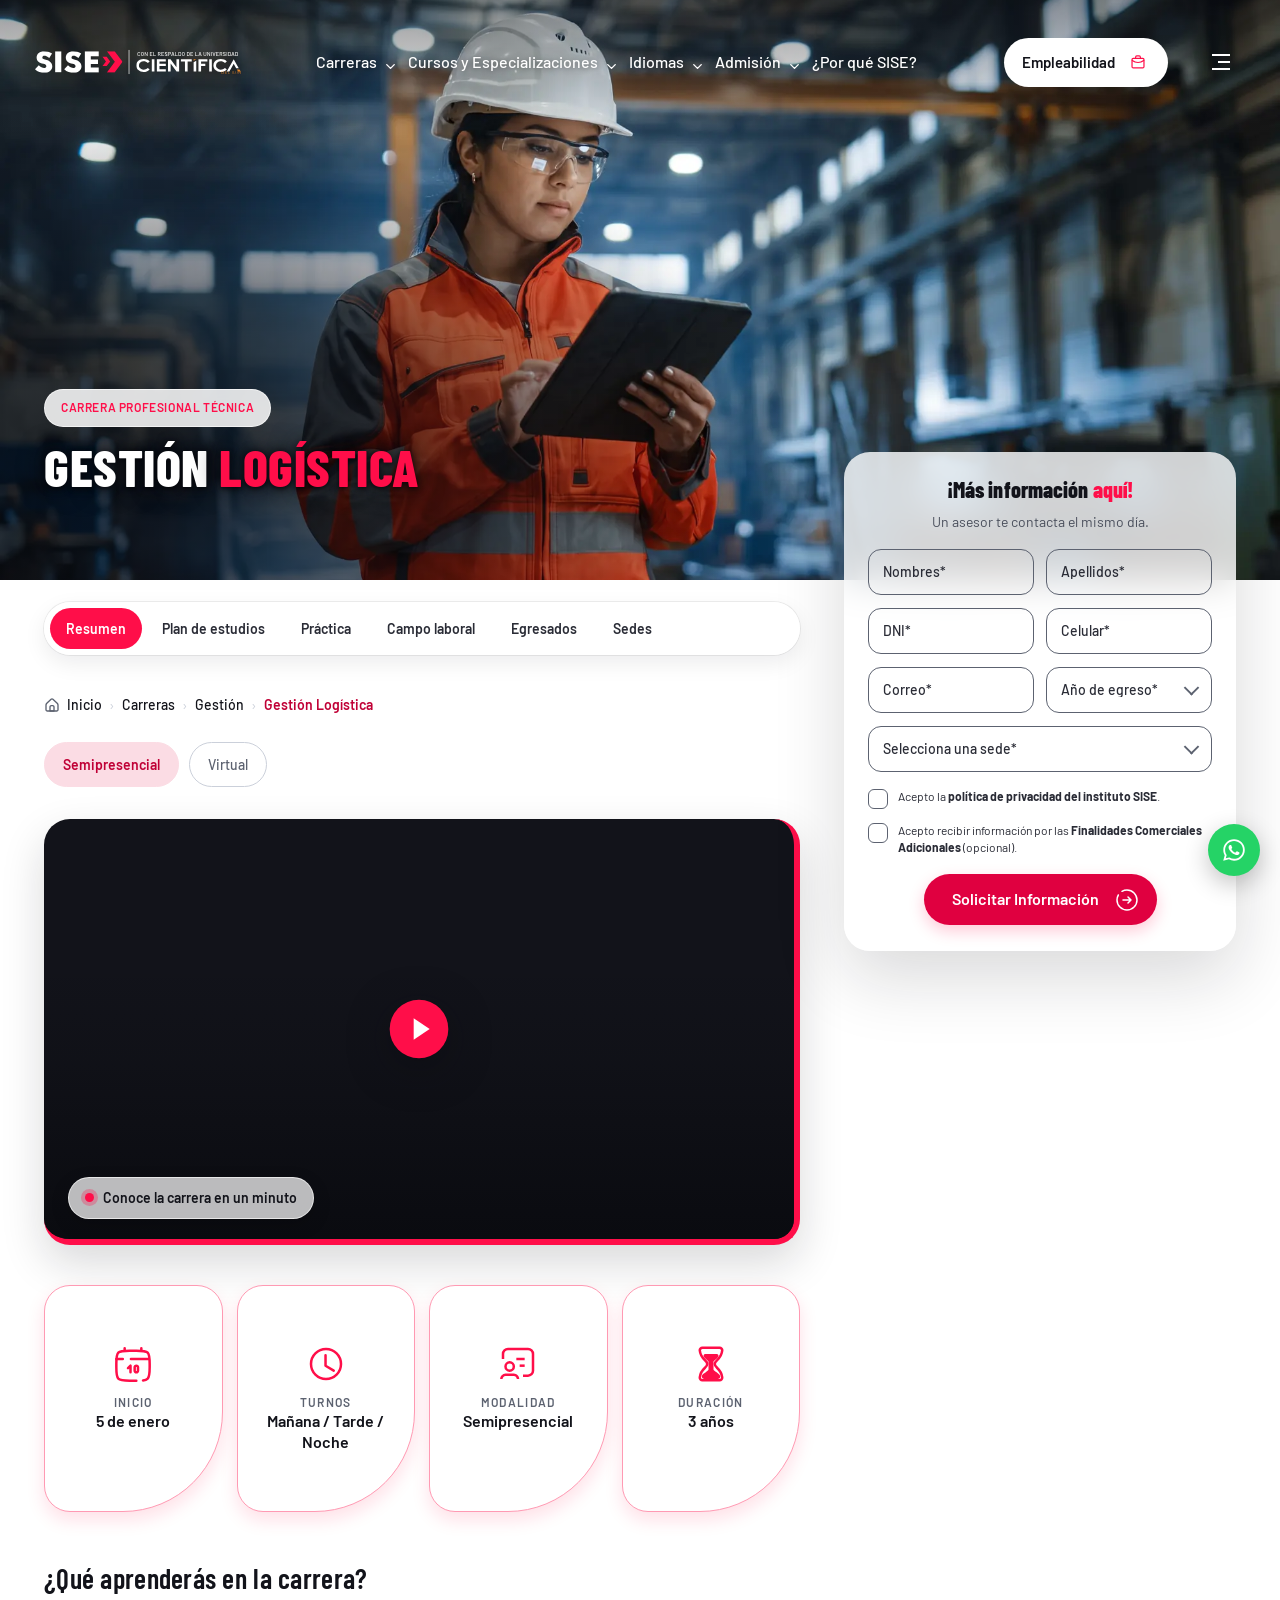
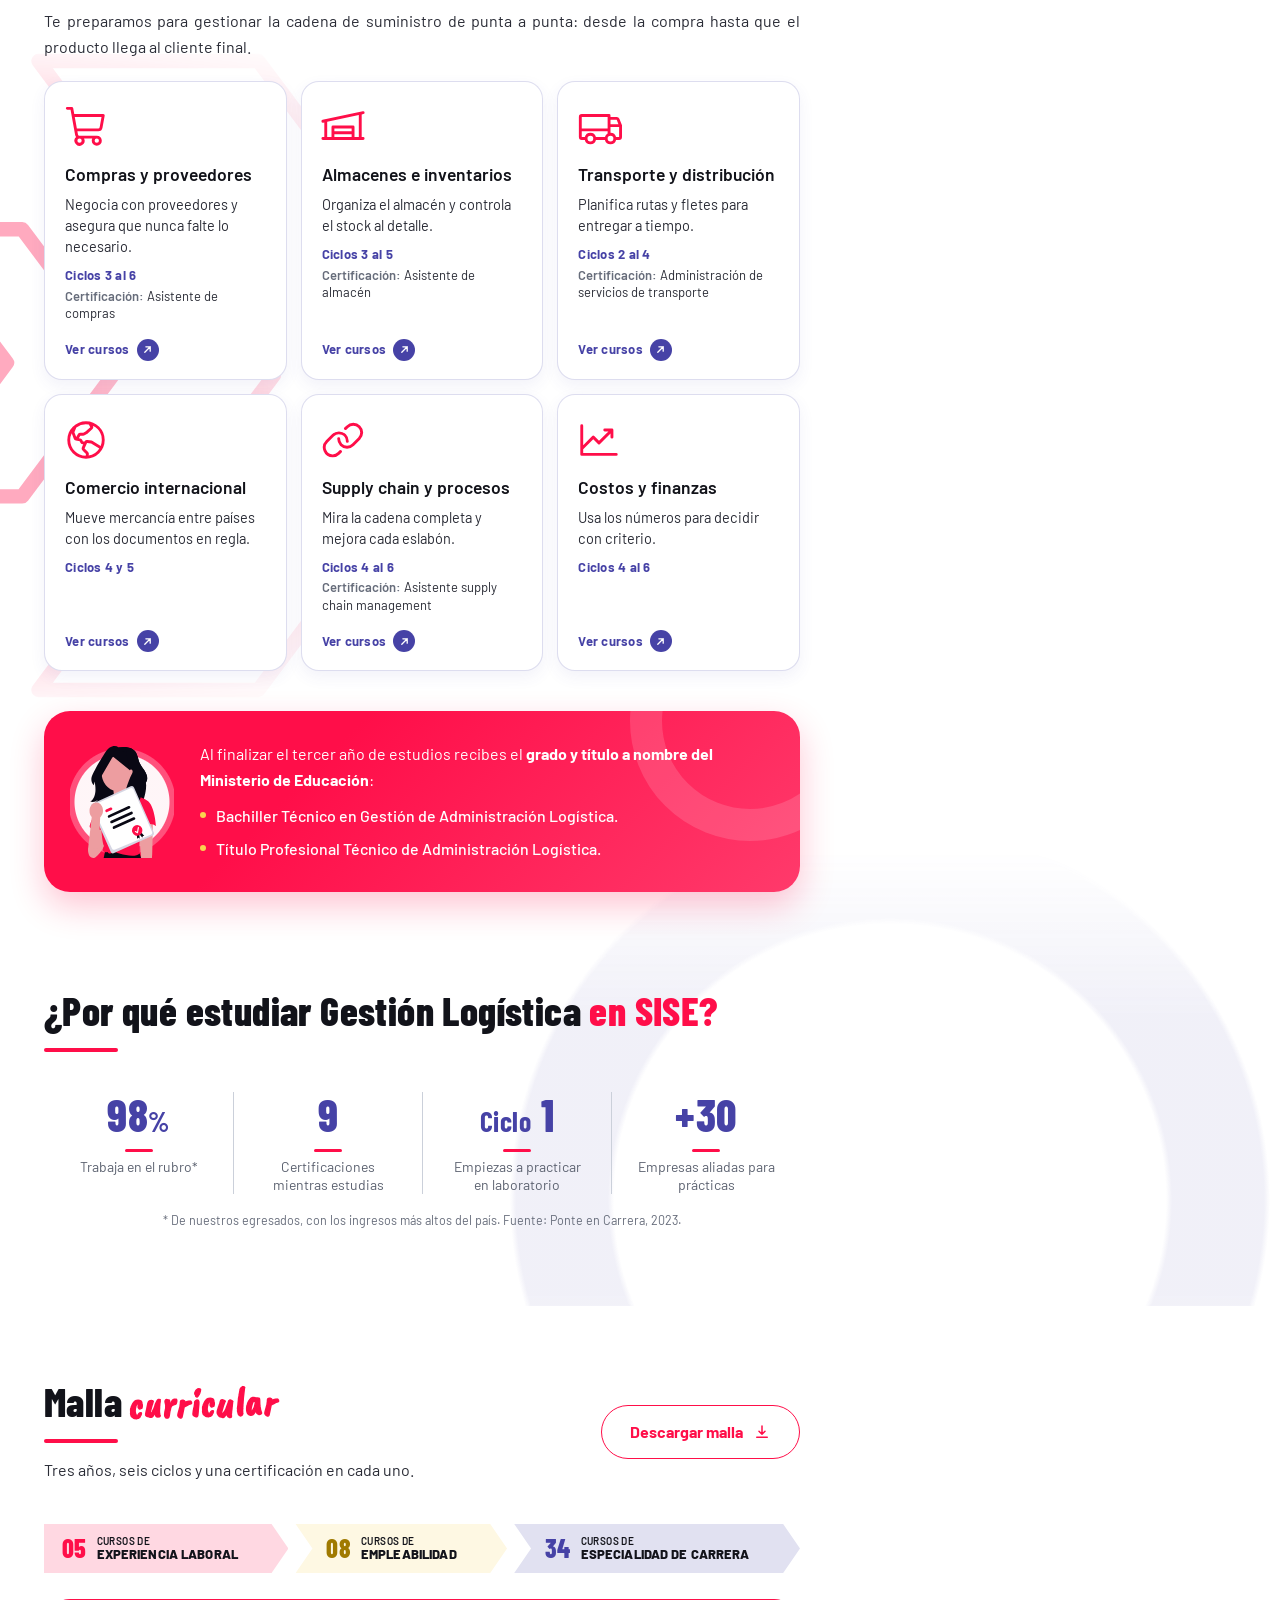
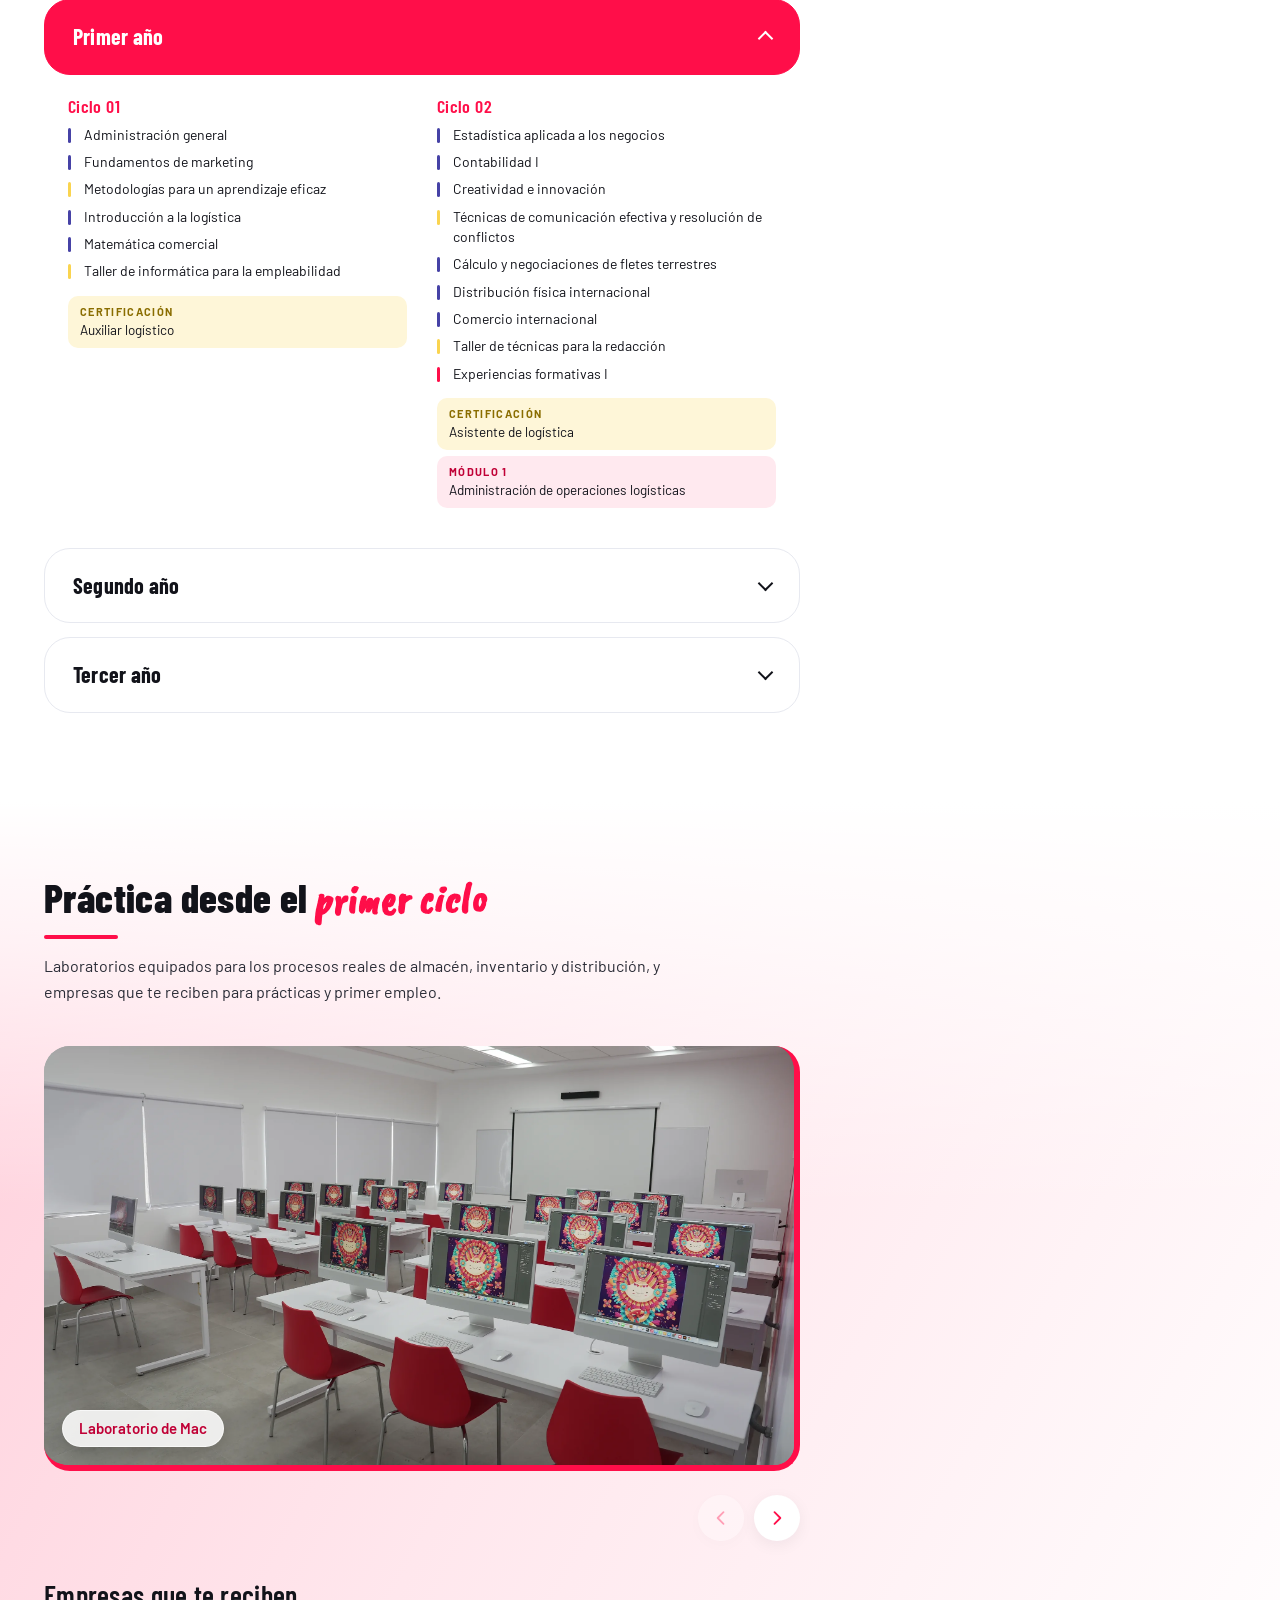
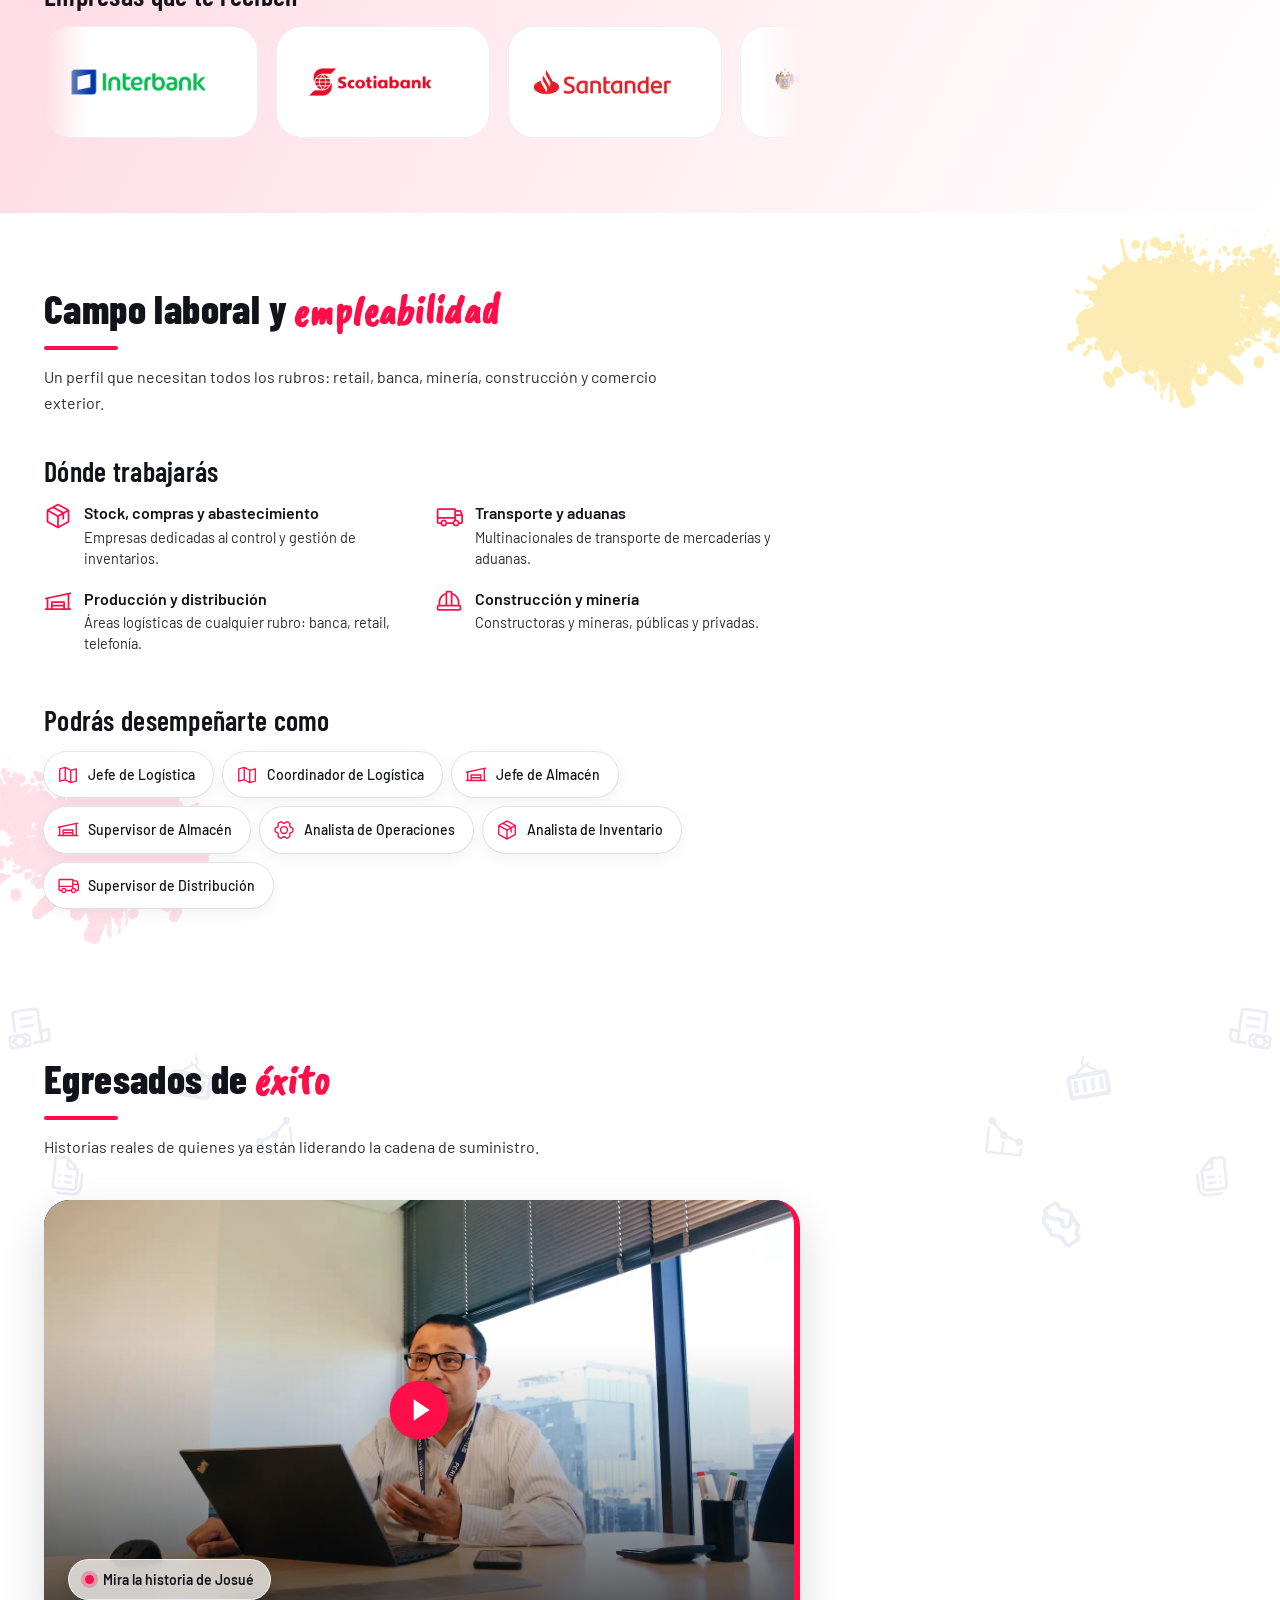
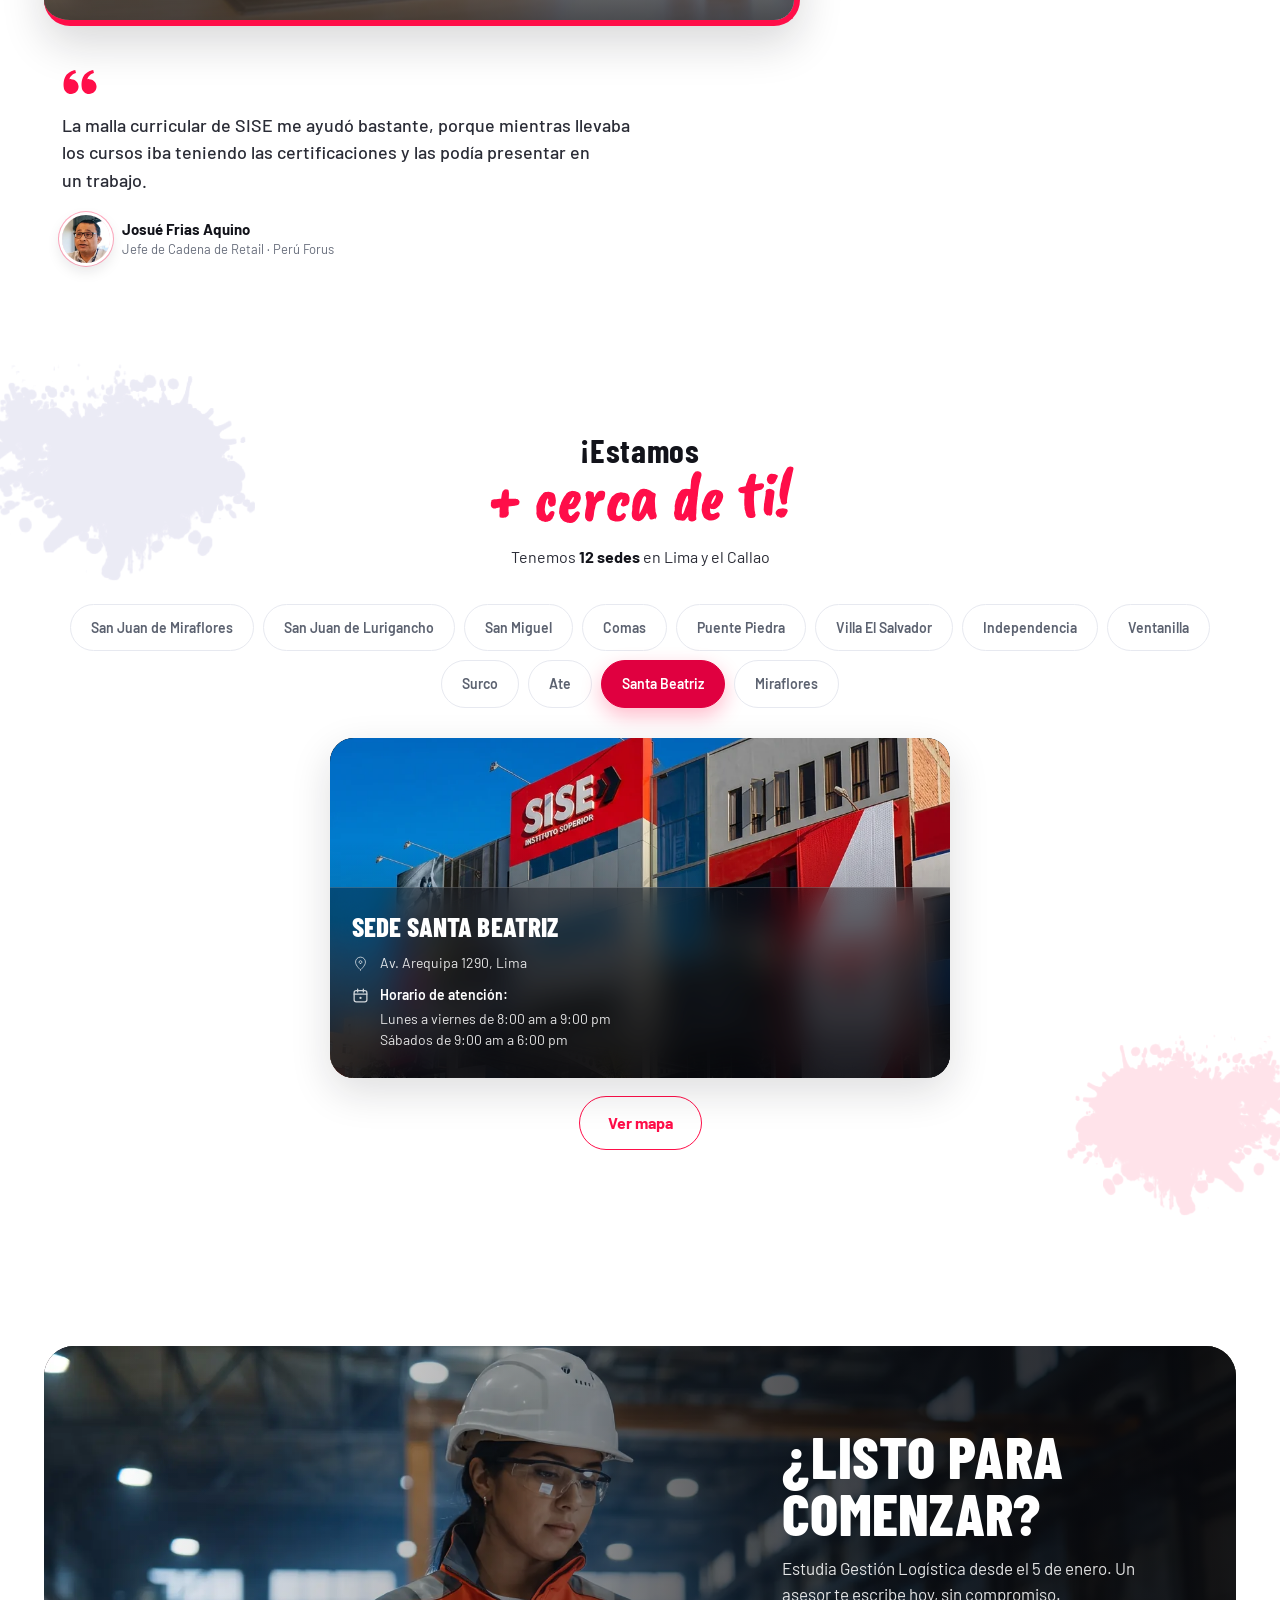
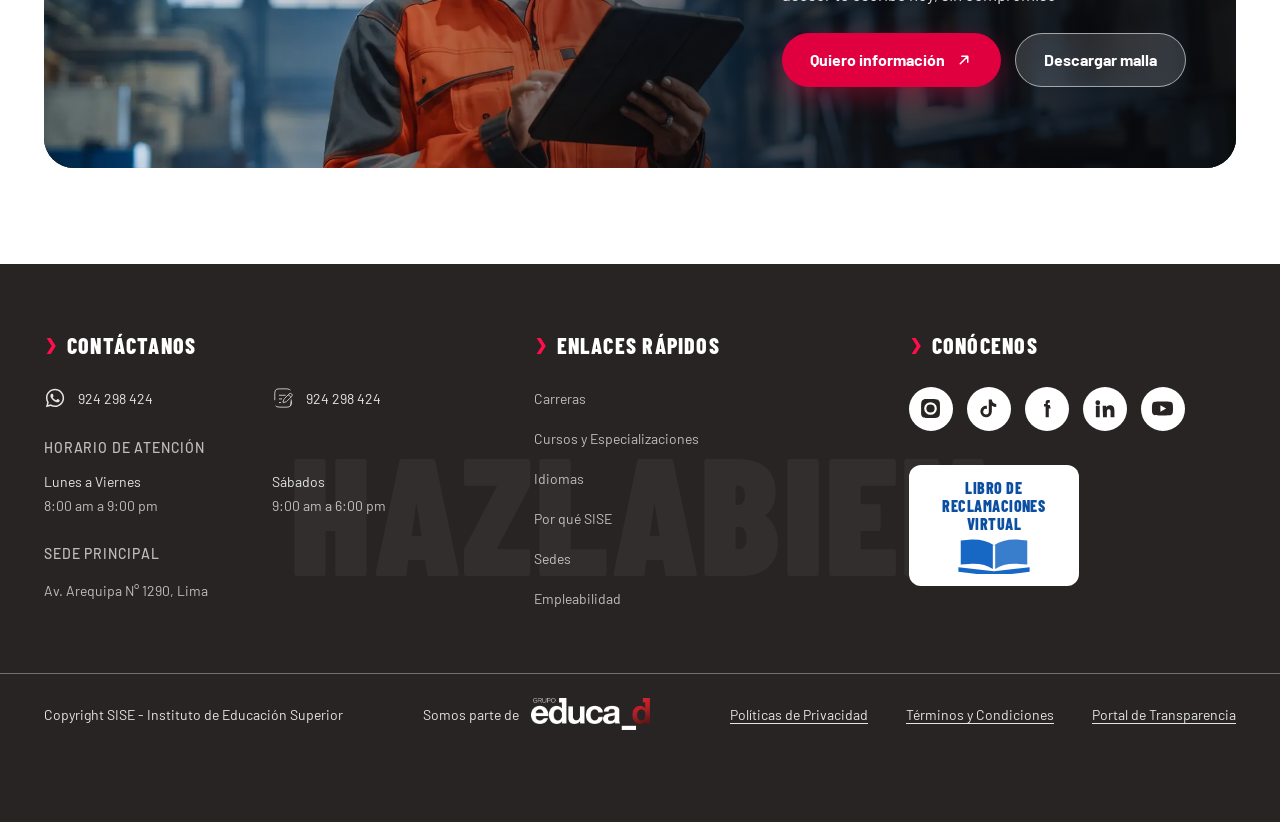
==== carrera-logistica-v2.html @ e72df802 "Logistica: video en el banner con play y pulso; ficha v2 de prueba - El video de presentacion deja d" ====
<!doctype html>
<html lang="es">
<head>
<meta name="robots" content="noindex">
<meta charset="UTF-8">
<meta name="viewport" content="width=device-width, initial-scale=1.0">
<title>SISE · Gestión Logística (v2)</title>
<meta name="description" content="Instituto Superior SISE. Más de 24 carreras profesionales semipresenciales y 100% virtuales. 12 sedes en Lima y Callao. 40 años formando profesionales.">
<meta name="theme-color" content="#FF0E49">

<link rel="icon" type="image/svg+xml" href="assets/img/favicon.svg?v=796">
<link rel="icon" type="image/png" sizes="32x32" href="assets/img/favicon-32.png">
<link rel="apple-touch-icon" href="assets/img/apple-touch-icon.png">


<link rel="preload" as="font" type="font/woff2" crossorigin href="assets/fonts/barlow-400.woff2">
<link rel="preload" as="font" type="font/woff2" crossorigin href="assets/fonts/barlow-condensed-800.woff2">
<link rel="preload" as="image" href="assets/img/carrera-logistica.webp?v=3">
<link rel="stylesheet" href="assets/css/style.css?v=796">
</head>
<body>
<header class="site-header" id="siteHeader">
  <div class="header-shell">
    <div class="nav-pill">
      <a class="brand" href="#inicio" aria-label="SISE — Instituto Superior, avalado por la Universidad Científica del Sur">
        <span class="brand-logo" data-ico="logo-respaldo" aria-hidden="true"></span>
      </a>

      <nav class="main-nav" id="mainNav" aria-label="Navegación principal"></nav>

      <a class="btn-empleo" href="#">
        Empleabilidad
        <span class="lottie" data-lottie="assets/anim/empleabilidad.json" aria-hidden="true"></span>
      </a>

      <button class="burger" id="burger" aria-label="Abrir menú" aria-expanded="false" aria-controls="mobileMenu">
        <span class="burger-abrir" data-ico="menu" aria-hidden="true"></span>
        <svg class="burger-cerrar" viewBox="0 0 24 24" aria-hidden="true"><path d="M5 5l14 14M19 5L5 19" fill="none" stroke="currentColor" stroke-width="2.2" stroke-linecap="round"/></svg>
      </button>
    </div>
  </div>
</header>

<!-- Menú desplegado (lo abre la hamburguesa) -->
<aside class="site-menu" id="mobileMenu" aria-hidden="true" aria-label="Men&uacute; principal">
  <div class="sm-sheet">
    <span class="sm-deco" aria-hidden="true">
      <span class="sm-deco-1" data-ico="chevron-doble"></span>
    </span>

    <div class="sm-top">
      <a class="sm-brand" href="index.html" aria-label="SISE &mdash; Instituto Superior, avalado por la Universidad Cient&iacute;fica del Sur">
        <span class="sm-brand-logo" data-ico="logo-respaldo" aria-hidden="true"></span>
      </a>
      <button class="menu-close" id="menuClose" type="button" aria-label="Cerrar men&uacute;">
        <svg viewBox="0 0 24 24" aria-hidden="true"><path d="M5 5l14 14M19 5L5 19" fill="none" stroke="currentColor" stroke-width="2.4" stroke-linecap="round"/></svg>
      </button>
    </div>


    <div class="sm-body">
      <nav class="sm-cols" id="menuNav" aria-label="Mapa del sitio"></nav>
      <div class="sm-side" id="menuSide"></div>
    </div>

    <div class="sm-foot">
      <div class="sm-contacto" id="menuContacto"></div>
      <ul class="sm-social" id="menuRedes"></ul>
    </div>
  </div>
</aside>


<main id="main" class="carrera-page">

<!-- ============ HERO ============ -->
<section class="car-hero car-hero--hub car-hero--ficha">
  <div class="car-hero-bg" style="background-image:url('assets/img/carrera-logistica.webp?v=3')"></div>
  <div class="car-hero-veil"></div>
  <div class="shell car-hero-inner">
    <span class="car-tag">Carrera profesional t&eacute;cnica</span>
    <h1 class="car-hero-title">Gesti&oacute;n <em>Log&iacute;stica</em></h1>
  </div>
</section>

<div class="car-cuerpo">

<!-- ============ MENU DE SECCIONES (v2) ============ -->
<!-- Fijo bajo la cabecera mientras se recorre la ficha: cada uno salta a
     lo que busca (malla, practicas, sedes) en vez de recorrer la pagina
     entera. main.js marca la seccion visible. -->
<nav class="car-subnav" aria-label="Secciones de la carrera">
  <div class="shell">
    <ul>
      <li><a href="#resumen">Resumen</a></li>
      <li><a href="#malla">Plan de estudios</a></li>
      <li class="subnav-presencial"><a href="#practica">Pr&aacute;ctica</a></li>
      <li><a href="#campo">Campo laboral</a></li>
      <li><a href="#egresados">Egresados</a></li>
      <li class="subnav-presencial"><a href="#sedes">Sedes</a></li>
    </ul>
  </div>
</nav>

<!-- ============ CONTENIDO + FORMULARIO ============ -->
<section class="section car-lead" id="resumen">
  <div class="shell car-lead-grid">

    <div class="car-lead-main">
      <nav class="crumb crumb--ruta" aria-label="Ruta">
        <a href="index.html"><span class="crumb-ico" data-ico="home" aria-hidden="true"></span>Inicio</a><span class="sep" aria-hidden="true">&rsaquo;</span>
        <a href="carreras-semipresenciales.html">Carreras</a><span class="sep" aria-hidden="true">&rsaquo;</span>
        <a href="carreras-semipresenciales.html">Gesti&oacute;n</a><span class="sep" aria-hidden="true">&rsaquo;</span>
        <span class="crumb-now">Gesti&oacute;n Log&iacute;stica</span>
      </nav>

      <div class="car-modos" role="radiogroup" aria-label="Modalidad de estudio">
        <button type="button" class="mod-opt is-on" role="radio" aria-checked="true">
          <span>Semipresencial</span>
        </button>
        <button type="button" class="mod-opt" role="radio" aria-checked="false">
          <span>Virtual</span>
        </button>
      </div>

      <!-- Aqui iba "Carrera de Gestion Logistica": repetia el titulo del
           banner, que esta justo encima. -->
      <!-- Video de presentacion de la carrera -->
      <div class="egr-video car-video reveal" data-yt="Eu18djh5W-Q" data-forma="ancha" data-previo
           style="background-image:url('https://i.ytimg.com/vi/Eu18djh5W-Q/maxresdefault.jpg')">
        <button class="egr-play" type="button" aria-label="Reproducir el video de la carrera">
          <svg viewBox="0 0 24 24" aria-hidden="true"><circle cx="12" cy="12" r="11" fill="rgba(0,0,0,.4)"/><path d="M10 8v8l6-4z" fill="#fff"/></svg>
        </button>
        <span class="car-video-pie">Conoce la carrera en un minuto</span>
      </div>

      <!-- Datos rapidos antes que las areas: inicio, turnos, modalidad y
           duracion son lo primero que se busca para decidir, y asi no
           quedan dos rejillas de tarjetas pegadas. -->
      <div class="car-facts reveal reveal-stagger">
        <div class="fact">
          <span class="fact-ico" data-ico="inicio" aria-hidden="true"></span>
          <div><p class="fact-t">Inicio</p><p class="fact-v">5 de enero</p></div>
        </div>
        <div class="fact">
          <span class="fact-ico" data-ico="turno" aria-hidden="true"></span>
          <div><p class="fact-t">Turnos</p><p class="fact-v">Ma&ntilde;ana / Tarde / Noche</p></div>
        </div>
        <div class="fact">
          <span class="fact-ico" data-ico="modalidad" aria-hidden="true"></span>
          <div><p class="fact-t">Modalidad</p><p class="fact-v" data-fact="modalidad">Semipresencial</p></div>
        </div>
        <div class="fact">
          <span class="fact-ico" data-ico="duracion" aria-hidden="true"></span>
          <div><p class="fact-t">Duraci&oacute;n</p><p class="fact-v">3 a&ntilde;os</p></div>
        </div>
      </div>

      <h3 class="car-h">&iquest;Qu&eacute; aprender&aacute;s en la carrera?</h3>
      <p class="car-p">Te preparamos para gestionar la cadena de suministro de punta a punta: desde la compra hasta que el producto llega al cliente final.</p>
      <!-- Areas de la carrera, agrupadas a partir de la malla oficial
           (PDF de admision) y numeradas en el orden en que se mueve la
           mercancia. Ciclos y certificaciones salen del mismo PDF; las
           areas sin certificacion propia solo llevan los ciclos. Cada
           tarjeta enseña tres cursos reales al pasar el raton o al
           tocarla (main.js, "Que aprenderas"). -->
      <div class="apr-grid reveal reveal-stagger">
        <article class="apr">
          <button class="apr-btn" type="button" aria-expanded="false" aria-controls="apr-1">
            <span class="apr-ico" data-ico="apr-compras" aria-hidden="true"></span>
            <span class="apr-t">Compras y proveedores</span>
            <span class="apr-d">Negocia con proveedores y asegura que nunca falte lo necesario.</span>
            <span class="apr-meta">
              <span class="apr-ciclo">Ciclos 3 al 6</span>
              <span class="apr-cert"><span class="apr-cert-k">Certificaci&oacute;n</span> Asistente de compras</span>
            </span>
            <span class="apr-mas" aria-hidden="true">Ver cursos</span>
          </button>
          <div class="apr-cursos" id="apr-1">
            <p class="apr-cab"><span class="apr-cab-ico" data-ico="apr-compras" aria-hidden="true"></span><span class="apr-cab-t">Compras y proveedores</span></p>
            <p class="apr-k">Cursos clave<span class="sr-only"> de Compras y proveedores</span></p>
            <ul>
              <li>Gesti&oacute;n de proveedores</li>
              <li>Contratos y adquisiciones</li>
              <li>Tecnolog&iacute;a de la informaci&oacute;n para compras</li>
            </ul>
            <a class="apr-malla" href="#malla">Ver en la malla</a>
          </div>
        </article>
        <article class="apr">
          <button class="apr-btn" type="button" aria-expanded="false" aria-controls="apr-2">
            <span class="apr-ico" data-ico="apr-almacen" aria-hidden="true"></span>
            <span class="apr-t">Almacenes e inventarios</span>
            <span class="apr-d">Organiza el almac&eacute;n y controla el stock al detalle.</span>
            <span class="apr-meta">
              <span class="apr-ciclo">Ciclos 3 al 5</span>
              <span class="apr-cert"><span class="apr-cert-k">Certificaci&oacute;n</span> Asistente de almac&eacute;n</span>
            </span>
            <span class="apr-mas" aria-hidden="true">Ver cursos</span>
          </button>
          <div class="apr-cursos" id="apr-2">
            <p class="apr-cab"><span class="apr-cab-ico" data-ico="apr-almacen" aria-hidden="true"></span><span class="apr-cab-t">Almacenes e inventarios</span></p>
            <p class="apr-k">Cursos clave<span class="sr-only"> de Almacenes e inventarios</span></p>
            <ul>
              <li>Gesti&oacute;n de almacenes</li>
              <li>Control de inventarios</li>
              <li>M&aacute;quinas y equipos de almacenamiento</li>
            </ul>
            <a class="apr-malla" href="#malla">Ver en la malla</a>
          </div>
        </article>
        <article class="apr">
          <button class="apr-btn" type="button" aria-expanded="false" aria-controls="apr-3">
            <span class="apr-ico" data-ico="apr-transporte" aria-hidden="true"></span>
            <span class="apr-t">Transporte y distribuci&oacute;n</span>
            <span class="apr-d">Planifica rutas y fletes para entregar a tiempo.</span>
            <span class="apr-meta">
              <span class="apr-ciclo">Ciclos 2 al 4</span>
              <span class="apr-cert"><span class="apr-cert-k">Certificaci&oacute;n</span> Administraci&oacute;n de servicios de transporte</span>
            </span>
            <span class="apr-mas" aria-hidden="true">Ver cursos</span>
          </button>
          <div class="apr-cursos" id="apr-3">
            <p class="apr-cab"><span class="apr-cab-ico" data-ico="apr-transporte" aria-hidden="true"></span><span class="apr-cab-t">Transporte y distribuci&oacute;n</span></p>
            <p class="apr-k">Cursos clave<span class="sr-only"> de Transporte y distribuci&oacute;n</span></p>
            <ul>
              <li>C&aacute;lculo y negociaciones de fletes terrestres</li>
              <li>Gesti&oacute;n de sistemas de transporte</li>
              <li>Distribuci&oacute;n f&iacute;sica internacional</li>
            </ul>
            <a class="apr-malla" href="#malla">Ver en la malla</a>
          </div>
        </article>
        <article class="apr">
          <button class="apr-btn" type="button" aria-expanded="false" aria-controls="apr-4">
            <span class="apr-ico" data-ico="apr-mundo" aria-hidden="true"></span>
            <span class="apr-t">Comercio internacional</span>
            <span class="apr-d">Mueve mercanc&iacute;a entre pa&iacute;ses con los documentos en regla.</span>
            <span class="apr-meta">
              <span class="apr-ciclo">Ciclos 4 y 5</span>
            </span>
            <span class="apr-mas" aria-hidden="true">Ver cursos</span>
          </button>
          <div class="apr-cursos" id="apr-4">
            <p class="apr-cab"><span class="apr-cab-ico" data-ico="apr-mundo" aria-hidden="true"></span><span class="apr-cab-t">Comercio internacional</span></p>
            <p class="apr-k">Cursos clave<span class="sr-only"> de Comercio internacional</span></p>
            <ul>
              <li>Log&iacute;stica internacional</li>
              <li>Gesti&oacute;n de comercio internacional</li>
              <li>Gesti&oacute;n de documentos log&iacute;sticos</li>
            </ul>
            <a class="apr-malla" href="#malla">Ver en la malla</a>
          </div>
        </article>
        <article class="apr">
          <button class="apr-btn" type="button" aria-expanded="false" aria-controls="apr-5">
            <span class="apr-ico" data-ico="apr-cadena" aria-hidden="true"></span>
            <span class="apr-t">Supply chain y procesos</span>
            <span class="apr-d">Mira la cadena completa y mejora cada eslab&oacute;n.</span>
            <span class="apr-meta">
              <span class="apr-ciclo">Ciclos 4 al 6</span>
              <span class="apr-cert"><span class="apr-cert-k">Certificaci&oacute;n</span> Asistente supply chain management</span>
            </span>
            <span class="apr-mas" aria-hidden="true">Ver cursos</span>
          </button>
          <div class="apr-cursos" id="apr-5">
            <p class="apr-cab"><span class="apr-cab-ico" data-ico="apr-cadena" aria-hidden="true"></span><span class="apr-cab-t">Supply chain y procesos</span></p>
            <p class="apr-k">Cursos clave<span class="sr-only"> de Supply chain y procesos</span></p>
            <ul>
              <li>Supply chain management</li>
              <li>Dise&ntilde;o y optimizaci&oacute;n de procesos log&iacute;sticos</li>
              <li>Indicadores de gesti&oacute;n log&iacute;stica</li>
            </ul>
            <a class="apr-malla" href="#malla">Ver en la malla</a>
          </div>
        </article>
        <article class="apr">
          <button class="apr-btn" type="button" aria-expanded="false" aria-controls="apr-6">
            <span class="apr-ico" data-ico="apr-costos" aria-hidden="true"></span>
            <span class="apr-t">Costos y finanzas</span>
            <span class="apr-d">Usa los n&uacute;meros para decidir con criterio.</span>
            <span class="apr-meta">
              <span class="apr-ciclo">Ciclos 4 al 6</span>
            </span>
            <span class="apr-mas" aria-hidden="true">Ver cursos</span>
          </button>
          <div class="apr-cursos" id="apr-6">
            <p class="apr-cab"><span class="apr-cab-ico" data-ico="apr-costos" aria-hidden="true"></span><span class="apr-cab-t">Costos y finanzas</span></p>
            <p class="apr-k">Cursos clave<span class="sr-only"> de Costos y finanzas</span></p>
            <ul>
              <li>Costos y presupuestos</li>
              <li>An&aacute;lisis financiero para la toma de decisiones</li>
              <li>Procesos estad&iacute;sticos aplicados en log&iacute;stica</li>
            </ul>
            <a class="apr-malla" href="#malla">Ver en la malla</a>
          </div>
        </article>
      </div>

      <div class="car-grado reveal">
        <img class="car-grado-ilu" src="assets/img/grado-titulo.svg" alt="" width="466" height="757" loading="lazy" decoding="async">
        <div>
          <p>Al finalizar el tercer a&ntilde;o de estudios recibes el <strong>grado y t&iacute;tulo a nombre del Ministerio de Educaci&oacute;n</strong>:</p>
          <ul>
            <li>Bachiller T&eacute;cnico en Gesti&oacute;n de Administraci&oacute;n Log&iacute;stica.</li>
            <li>T&iacute;tulo Profesional T&eacute;cnico de Administraci&oacute;n Log&iacute;stica.</li>
          </ul>
        </div>
      </div>

    </div>


    <div class="car-why-block">
    <header class="section-head section-head--left section-head--raya reveal">
      <h2 class="section-title">&iquest;Por qu&eacute; estudiar Gesti&oacute;n Log&iacute;stica <em>en SISE?</em></h2>
    </header>
    <!-- v2: los cuatro motivos a la vez, con el mismo componente de la
         tira de cifras del inicio, en vez de un carrusel de uno en uno. -->
    <div class="pil-cifras why-tira reveal">
      <div class="pil-cifra">
        <p class="pil-num"><span class="counter" data-to="98" data-dur="1500">0</span><span class="pil-unidad">%</span></p>
        <p class="pil-dato">Trabaja en el rubro*</p>
      </div>
      <div class="pil-cifra">
        <p class="pil-num"><span class="counter" data-to="9" data-dur="1100">0</span></p>
        <p class="pil-dato">Certificaciones mientras estudias</p>
      </div>
      <div class="pil-cifra">
        <p class="pil-num"><span class="pil-unidad">Ciclo</span> 1</p>
        <p class="pil-dato">Empiezas a practicar en laboratorio</p>
      </div>
      <div class="pil-cifra">
        <p class="pil-num">+<span class="counter" data-to="30" data-dur="1400">0</span></p>
        <p class="pil-dato">Empresas aliadas para pr&aacute;cticas</p>
      </div>
    </div>
    <p class="why-fuente">* De nuestros egresados, con los ingresos m&aacute;s altos del pa&iacute;s. Fuente: Ponte en Carrera, 2023.</p>
    </div>

  </div>
</section>

<!-- ============ MALLA CURRICULAR ============ -->
<!-- v2: cada ciclo muestra la certificacion que deja (y el modulo, en
     los pares). Sustituye a la seccion "Certificaciones que te llevas". -->
<section class="section car-malla" id="malla">
  <div class="shell">
    <header class="section-head section-head--left section-head--raya malla-cabecera reveal">
      <h2 class="section-title">Malla <em>curricular</em></h2>
      <p class="section-sub">Tres a&ntilde;os, seis ciclos y una certificaci&oacute;n en cada uno.</p>
      <a class="btn btn-pill btn-ghost malla-btn" href="https://back.sise.edu.pe/uploads/admin_logistica_e8f31ab048.pdf" target="_blank" rel="noopener">Descargar malla
        <svg class="ico-arrow" viewBox="0 0 24 24" aria-hidden="true"><path d="M12 4v11m0 0 4-4m-4 4-4-4M5 19h14" fill="none" stroke="currentColor" stroke-width="2" stroke-linecap="round" stroke-linejoin="round"/></svg>
      </a>
    </header>

    <div class="malla-resumen reveal">
      <p class="malla-linea malla-linea--exp"><b>05</b><span>Cursos de <strong>Experiencia laboral</strong></span></p>
      <p class="malla-linea malla-linea--emp"><b>08</b><span>Cursos de <strong>Empleabilidad</strong></span></p>
      <p class="malla-linea malla-linea--esp"><b>34</b><span>Cursos de <strong>Especialidad de carrera</strong></span></p>
    </div>

    <div class="malla-acc reveal">
      <div class="malla-year is-open">
        <button class="malla-toggle" type="button" aria-expanded="true">Primer a&ntilde;o<span class="malla-caret" aria-hidden="true"></span></button>
        <div class="malla-body"><div class="malla-inner"><div class="malla-inner-pad"><div class="malla-ciclos">
          <div class="malla-ciclo">
            <h4>Ciclo 01</h4>
            <ul>
              <li data-t="esp">Administraci&oacute;n general</li>
              <li data-t="esp">Fundamentos de marketing</li>
              <li data-t="emp">Metodolog&iacute;as para un aprendizaje eficaz</li>
              <li data-t="esp">Introducci&oacute;n a la log&iacute;stica</li>
              <li data-t="esp">Matem&aacute;tica comercial</li>
              <li data-t="emp">Taller de inform&aacute;tica para la empleabilidad</li>
            </ul>
            <div class="malla-certs">
              <p class="malla-cert"><b>Certificaci&oacute;n</b>Auxiliar log&iacute;stico</p>
            </div>
          </div>
          <div class="malla-ciclo">
            <h4>Ciclo 02</h4>
            <ul>
              <li data-t="esp">Estad&iacute;stica aplicada a los negocios</li>
              <li data-t="esp">Contabilidad I</li>
              <li data-t="esp">Creatividad e innovaci&oacute;n</li>
              <li data-t="emp">T&eacute;cnicas de comunicaci&oacute;n efectiva y resoluci&oacute;n de conflictos</li>
              <li data-t="esp">C&aacute;lculo y negociaciones de fletes terrestres</li>
              <li data-t="esp">Distribuci&oacute;n f&iacute;sica internacional</li>
              <li data-t="esp">Comercio internacional</li>
              <li data-t="emp">Taller de t&eacute;cnicas para la redacci&oacute;n</li>
              <li data-t="exp">Experiencias formativas I</li>
            </ul>
            <div class="malla-certs">
              <p class="malla-cert"><b>Certificaci&oacute;n</b>Asistente de log&iacute;stica</p>
              <p class="malla-cert malla-cert--mod"><b>M&oacute;dulo 1</b>Administraci&oacute;n de operaciones log&iacute;sticas</p>
            </div>
          </div>
        </div></div></div></div>
      </div>

      <div class="malla-year">
        <button class="malla-toggle" type="button" aria-expanded="false">Segundo a&ntilde;o<span class="malla-caret" aria-hidden="true"></span></button>
        <div class="malla-body"><div class="malla-inner"><div class="malla-inner-pad"><div class="malla-ciclos">
          <div class="malla-ciclo">
            <h4>Ciclo 03</h4>
            <ul>
              <li data-t="esp">T&eacute;cnicas de ventas</li>
              <li data-t="esp">Control de inventarios</li>
              <li data-t="esp">Contabilidad II</li>
              <li data-t="emp">Taller de metodolog&iacute;as &aacute;giles para la innovaci&oacute;n</li>
              <li data-t="esp">Gesti&oacute;n de calidad</li>
              <li data-t="esp">Gesti&oacute;n de proveedores</li>
              <li data-t="esp">Matem&aacute;tica financiera</li>
              <li data-t="exp">Experiencias formativas II</li>
            </ul>
            <div class="malla-certs">
              <p class="malla-cert"><b>Certificaci&oacute;n</b>Asistente de compras</p>
            </div>
          </div>
          <div class="malla-ciclo">
            <h4>Ciclo 04</h4>
            <ul>
              <li data-t="emp">Taller de t&eacute;cnicas para la argumentaci&oacute;n</li>
              <li data-t="esp">Gesti&oacute;n de almacenes</li>
              <li data-t="esp">Supply chain management</li>
              <li data-t="esp">Log&iacute;stica internacional</li>
              <li data-t="esp">Procesos estad&iacute;sticos aplicados en log&iacute;stica</li>
              <li data-t="esp">Envases y embalajes</li>
              <li data-t="esp">Gesti&oacute;n de sistemas de transporte</li>
              <li data-t="exp">Experiencias formativas III</li>
            </ul>
            <div class="malla-certs">
              <p class="malla-cert"><b>Certificaci&oacute;n</b>Asistente de almac&eacute;n</p>
              <p class="malla-cert malla-cert--mod"><b>M&oacute;dulo 2</b>Coordinaci&oacute;n de operaciones de compras</p>
            </div>
          </div>
        </div></div></div></div>
      </div>

      <div class="malla-year">
        <button class="malla-toggle" type="button" aria-expanded="false">Tercer a&ntilde;o<span class="malla-caret" aria-hidden="true"></span></button>
        <div class="malla-body"><div class="malla-inner"><div class="malla-inner-pad"><div class="malla-ciclos">
          <div class="malla-ciclo">
            <h4>Ciclo 05</h4>
            <ul>
              <li data-t="emp">Ciudadan&iacute;a y responsabilidad social</li>
              <li data-t="esp">Gesti&oacute;n de comercio internacional</li>
              <li data-t="esp">Gesti&oacute;n del talento humano</li>
              <li data-t="esp">Gesti&oacute;n de documentos log&iacute;sticos</li>
              <li data-t="esp">M&aacute;quinas y equipos de almacenamiento</li>
              <li data-t="esp">Plan de negocios</li>
              <li data-t="esp">Costos y presupuestos</li>
              <li data-t="exp">Experiencias formativas IV</li>
            </ul>
            <div class="malla-certs">
              <p class="malla-cert"><b>Certificaci&oacute;n</b>Asistente supply chain management</p>
            </div>
          </div>
          <div class="malla-ciclo">
            <h4>Ciclo 06</h4>
            <ul>
              <li data-t="emp">Metodolog&iacute;a de investigaci&oacute;n</li>
              <li data-t="esp">Dise&ntilde;o y optimizaci&oacute;n de procesos log&iacute;sticos</li>
              <li data-t="esp">An&aacute;lisis financiero para la toma de decisiones</li>
              <li data-t="esp">Contratos y adquisiciones</li>
              <li data-t="esp">Tecnolog&iacute;a de la informaci&oacute;n para compras</li>
              <li data-t="esp">Indicadores de gesti&oacute;n log&iacute;stica</li>
              <li data-t="esp">Gesti&oacute;n comercial</li>
              <li data-t="exp">Experiencias formativas V</li>
            </ul>
            <div class="malla-certs">
              <p class="malla-cert"><b>Certificaci&oacute;n</b>Analista de procesos log&iacute;sticos</p>
              <p class="malla-cert malla-cert--mod"><b>M&oacute;dulo 3</b>Administraci&oacute;n de servicios de transporte y distribuci&oacute;n</p>
            </div>
          </div>
        </div></div></div></div>
      </div>
    </div>

      </div>
</section>

<!-- ============ PRACTICA (v2: laboratorios + convenios) ============ -->
<!-- Dos secciones que contaban lo mismo, la experiencia practica, en una.
     En modalidad virtual se ocultan los laboratorios y quedan las empresas. -->
<section class="section car-practica" id="practica">
  <div class="shell">
    <header class="section-head section-head--left section-head--raya reveal">
      <h2 class="section-title">Pr&aacute;ctica desde el <em>primer ciclo</em></h2>
      <p class="section-sub">Laboratorios equipados para los procesos reales de almac&eacute;n, inventario y distribuci&oacute;n, y empresas que te reciben para pr&aacute;cticas y primer empleo.</p>
    </header>
    <div class="practica-labs">
    <div class="labs-rail reveal" id="labsRail">
      <div class="lab-slide" style="background-image:url('assets/img/porque-sise-02.webp')">
        <span class="lab-nombre">Laboratorio de Mac</span>
      </div>
      <div class="lab-slide" style="background-image:url('assets/img/porque-sise-04.webp')">
        <span class="lab-nombre">Laboratorio de dise&ntilde;o gr&aacute;fico</span>
      </div>
      <div class="lab-slide" style="background-image:url('assets/img/porque-sise-03.webp')">
        <span class="lab-nombre">Laboratorio gastron&oacute;mico</span>
      </div>
    </div>
    <div class="labs-nav" id="labsNav" role="tablist" aria-label="Laboratorios"></div>
    </div>
    <h3 class="car-h">Empresas que te reciben</h3>
    <div class="conv-cinta reveal"><div class="conv-cinta-track" id="convGrid"></div></div>
  </div>
</section>

<!-- ============ CAMPO LABORAL ============ -->
<section class="section car-campo" id="campo">
  <div class="shell">
    <header class="section-head section-head--left section-head--raya reveal">
      <h2 class="section-title">Campo laboral y <em>empleabilidad</em></h2>
      <p class="section-sub">Un perfil que necesitan todos los rubros: retail, banca, miner&iacute;a, construcci&oacute;n y comercio exterior.</p>
    </header>

    <div class="campo-grid reveal">
      <!-- v2: sin la foto de arriba, que era la misma del banner -->
      <div class="campo-txt">
        <h3 class="car-h">D&oacute;nde trabajar&aacute;s</h3>
        <!-- Antes era un parrafo justificado de cinco lineas; partido por
             sectores se lee de un vistazo. Mismo contenido, sin inventar. -->
        <ul class="campo-sectores">
          <li><span class="rol-ico" data-ico="rol-inventario" aria-hidden="true"></span>
            <span><b>Stock, compras y abastecimiento</b>Empresas dedicadas al control y gesti&oacute;n de inventarios.</span></li>
          <li><span class="rol-ico" data-ico="apr-transporte" aria-hidden="true"></span>
            <span><b>Transporte y aduanas</b>Multinacionales de transporte de mercader&iacute;as y aduanas.</span></li>
          <li><span class="rol-ico" data-ico="apr-almacen" aria-hidden="true"></span>
            <span><b>Producci&oacute;n y distribuci&oacute;n</b>&Aacute;reas log&iacute;sticas de cualquier rubro: banca, retail, telefon&iacute;a.</span></li>
          <li><span class="rol-ico" data-ico="sector-obra" aria-hidden="true"></span>
            <span><b>Construcci&oacute;n y miner&iacute;a</b>Constructoras y mineras, p&uacute;blicas y privadas.</span></li>
        </ul>

        <h3 class="car-h">Podr&aacute;s desempe&ntilde;arte como</h3>
        <ul class="campo-roles">
          <li><span class="rol-ico" data-ico="rol-logistica" aria-hidden="true"></span>Jefe de Log&iacute;stica</li>
          <li><span class="rol-ico" data-ico="rol-logistica" aria-hidden="true"></span>Coordinador de Log&iacute;stica</li>
          <li><span class="rol-ico" data-ico="apr-almacen" aria-hidden="true"></span>Jefe de Almac&eacute;n</li>
          <li><span class="rol-ico" data-ico="apr-almacen" aria-hidden="true"></span>Supervisor de Almac&eacute;n</li>
          <li><span class="rol-ico" data-ico="rol-operaciones" aria-hidden="true"></span>Analista de Operaciones</li>
          <li><span class="rol-ico" data-ico="rol-inventario" aria-hidden="true"></span>Analista de Inventario</li>
          <li><span class="rol-ico" data-ico="apr-transporte" aria-hidden="true"></span>Supervisor de Distribuci&oacute;n</li>
        </ul>
      </div>
    </div>

      </div>
</section>

<!-- ============ EGRESADOS ============ -->
<section class="section car-egresado" id="egresados">
  <div class="shell">
    <header class="section-head section-head--left section-head--raya reveal">
      <h2 class="section-title">Egresados de <em>&eacute;xito</em></h2>
      <p class="section-sub">Historias reales de quienes ya est&aacute;n liderando la cadena de suministro.</p>
    </header>

    <div class="egr-grid reveal">
      <!-- La cita va antes que el video en el marcado (es lo que se lee);
           en pantalla va debajo. -->
      <figure class="egr-cita">
        <span class="egr-comillas" data-ico="comillas" aria-hidden="true"></span>
        <blockquote class="egr-quote">
          <p>La malla curricular de SISE me ayud&oacute; bastante, porque mientras llevaba los cursos iba teniendo las certificaciones y las pod&iacute;a presentar en un trabajo.</p>
        </blockquote>
        <figcaption class="egr-firma">
          <img class="egr-avatar" src="assets/img/egresado-josue-frias-avatar.webp" alt="" width="56" height="56" loading="lazy" decoding="async">
          <span class="egr-quien">
            <strong class="egr-nombre">Josu&eacute; Frias Aquino</strong>
            <span class="egr-role">Jefe de Cadena de Retail &middot; Per&uacute; Forus</span>
          </span>
        </figcaption>
      </figure>
      <div class="egr-video car-video" id="egrVideo" data-yt="0c6fOEoZD04" data-forma="ancha"
           style="background-image:url('assets/img/egresado-josue-frias.webp')">
        <button class="egr-play" type="button" aria-label="Reproducir el testimonio de Josu&eacute; Frias Aquino">
          <svg viewBox="0 0 24 24" aria-hidden="true"><circle cx="12" cy="12" r="11" fill="rgba(0,0,0,.4)"/><path d="M10 8v8l6-4z" fill="#fff"/></svg>
        </button>
        <span class="car-video-pie">Mira la historia de Josu&eacute;</span>
      </div>
    </div>
  </div>
</section>

  <!-- El formulario vive fuera de las secciones para poder
       acompanarlas todas: el carril ocupa el alto del cuerpo y el
       formulario se pega dentro de el. -->
  <aside class="car-form-rail">
  <aside class="car-form-wrap">
      <div class="lead-card lead-card--carrera" id="form">
        <button class="lead-cerrar" id="cerrarForm" type="button" aria-label="Cerrar formulario">
          <svg viewBox="0 0 24 24" aria-hidden="true"><path d="M6 6l12 12M18 6L6 18" fill="none" stroke="currentColor" stroke-width="2.2" stroke-linecap="round"/></svg>
        </button>
        <h2 class="lead-title">&iexcl;M&aacute;s informaci&oacute;n <em>aqu&iacute;!</em></h2>
        <p class="lead-note">Un asesor te contacta el mismo d&iacute;a.</p>

        <!-- data-carrera: aqui no hay desplegable, la carrera es la de
             la pagina. El nombre tiene que existir en CRM_CARRERAS. -->
        <form class="lead-form" id="leadForm" novalidate data-carrera="Gesti&oacute;n Log&iacute;stica">
          <input type="hidden" name="carrera" value="Gesti&oacute;n Log&iacute;stica">
          <input type="hidden" name="modalidad" id="f-modalidad" value="Semipresencial">

          <div class="field">
            <input id="f-nombres" name="nombres" type="text" autocomplete="given-name" placeholder="Ej. Josu&eacute;" required>
            <label for="f-nombres">Nombres<i>*</i></label>
          </div>
          <div class="field">
            <input id="f-apellidos" name="apellidos" type="text" autocomplete="family-name" placeholder="Ej. Fr&iacute;as Aquino" required>
            <label for="f-apellidos">Apellidos<i>*</i></label>
          </div>

          <div class="field">
            <input id="f-dni" name="dni" type="text" inputmode="numeric" maxlength="8" placeholder="72412629" required>
            <label for="f-dni">DNI<i>*</i></label>
          </div>
          <div class="field">
            <input id="f-celular" name="celular" type="tel" inputmode="numeric" maxlength="9" autocomplete="tel" placeholder="960619753" required>
            <label for="f-celular">Celular<i>*</i></label>
          </div>

          <div class="field">
            <input id="f-correo" name="correo" type="email" inputmode="email" autocomplete="email" placeholder="josue@gmail.com" required>
            <label for="f-correo">Correo<i>*</i></label>
          </div>
          <div class="field">
            <!-- Los a&ntilde;os los pone main.js: siempre llegan hasta el actual -->
            <select id="f-anio" name="anio" required>
              <option value=""></option>
            </select>
            <label for="f-anio">A&ntilde;o de egreso<i>*</i></label>
          </div>

          <div class="field field-full">
            <select id="f-sede" name="sede" required>
              <option value=""></option>
            </select>
            <label for="f-sede">Selecciona una sede<i>*</i></label>
          </div>

          <label class="check">
            <input type="checkbox" name="privacidad" required>
            <span class="box" aria-hidden="true"></span>
            <span class="txt">Acepto la <a href="politica-de-privacidad.html" target="_blank" rel="noopener">pol&iacute;tica de privacidad del instituto SISE</a>.</span>
          </label>

          <label class="check">
            <input type="checkbox" name="comerciales">
            <span class="box" aria-hidden="true"></span>
            <span class="txt">Acepto recibir informaci&oacute;n por las <a href="#" target="_blank" rel="noopener">Finalidades Comerciales Adicionales</a> (opcional).</span>
          </label>

          <button class="submit-btn" type="submit">
            <span>Solicitar Informaci&oacute;n</span>
            <span data-ico="flecha-circulo" aria-hidden="true"></span>
          </button>
          <p class="form-msg" id="formMsg" role="status" aria-live="polite"></p>
        </form>
      </div>
    </aside>
  </aside>
</div>

<!-- ============ SEDES (mismo bloque del home) ============ -->
<section class="sedes sedes--compacta" id="sedes">
  <div class="shell">
    <header class="sedes-head reveal">
      <h2 class="sedes-title"><span class="sm">&iexcl;Estamos</span><span class="lg">+ cerca de ti!</span></h2>
      <p class="sedes-sub" id="sedeCount">Tenemos <strong>12 sedes</strong> en Lima y el Callao</p>
    </header>

    <div class="chips sede-chips reveal" role="tablist" aria-label="Elige una sede" id="sedeChips"></div>

    <div class="sede-select reveal">
      <label class="sede-q" for="sedeSelect">&iquest;En qu&eacute; sede te gustar&iacute;a estudiar?</label>
      <div class="sede-caja">
        <select id="sedeSelect"></select>
      </div>
    </div>

    <div class="sede-panel reveal">
      <article class="sede-info" id="sedeInfo"></article>
      <div class="sede-mapa" id="sedeMapa"></div>
    </div>
    <!-- v2: el mapa solo al pedirlo; con la foto y la direccion basta para
         ubicarse y la seccion pesa la mitad. -->
    <div class="sede-ver-mapa-caja">
      <button class="btn btn-pill btn-ghost" type="button" id="verMapa" aria-expanded="false" aria-controls="sedeMapa">Ver mapa</button>
    </div>
  </div>
</section>

</main>

<!-- ============ CIERRE ============ -->
<!-- El mismo cierre del inicio, con la foto y el texto de la carrera:
     quien llega hasta aqui ya esta interesado y no deberia tener que
     volver arriba. Lleva tambien la malla, que es lo que mas se pide. -->
<section class="section cierre cierre--carrera">
  <div class="shell cierre-caja reveal">
    <div class="cierre-foto" aria-hidden="true" style="background-image:url('assets/img/carrera-logistica.webp?v=3')"></div>
    <div class="cierre-txt">
    <h2 class="cierre-titulo">&iquest;Listo para <em>comenzar?</em></h2>
    <p class="cierre-sub">Estudia Gesti&oacute;n Log&iacute;stica desde el 5 de enero. Un asesor te escribe hoy, sin compromiso.</p>
    <div class="cierre-acciones">
      <a class="btn btn-pill btn-primary" href="#form">Quiero informaci&oacute;n
        <svg class="ico-arrow" viewBox="0 0 24 24" aria-hidden="true"><path d="M7 17 17 7m0 0H9m8 0v8" fill="none" stroke="currentColor" stroke-width="2" stroke-linecap="round" stroke-linejoin="round"/></svg>
      </a>
      <a class="btn btn-pill btn-ghost" href="https://back.sise.edu.pe/uploads/admin_logistica_e8f31ab048.pdf" target="_blank" rel="noopener">Descargar malla</a>
    </div>
    </div>
  </div>
</section>

<div class="video-modal" id="videoModal" role="dialog" aria-modal="true" aria-label="Testimonio en video" hidden>
  <button class="vm-cerrar" id="vmCerrar" type="button" aria-label="Cerrar video">
    <svg viewBox="0 0 24 24" aria-hidden="true"><path d="M6 6l12 12M18 6L6 18" fill="none" stroke="currentColor" stroke-width="2.4" stroke-linecap="round"/></svg>
  </button>
  <div class="vm-caja" id="vmCaja"></div>
</div>

<footer class="site-footer" id="contacto">
  <span class="footer-mark" aria-hidden="true">HAZLABIEN</span>

  <div class="shell footer-grid reveal reveal-stagger">
    <div class="fcol fcol-contacto">
      <h3 class="fcol-title"><span class="chev" data-ico="chevron-simple" aria-hidden="true"></span>Contáctanos</h3>

      <ul class="tel-list">
        <li><span data-ico="whatsapp" aria-hidden="true"></span><a href="https://wa.me/51924298424" target="_blank" rel="noopener">924 298 424</a></li>
        <li><span data-ico="telefono" aria-hidden="true"></span><a href="tel:+51924298424">924 298 424</a></li>
      </ul>

      <p class="fcol-sub">Horario de atención</p>
      <ul class="horario">
        <li><strong>Lunes a Viernes</strong><span>8:00 am a 9:00 pm</span></li>
        <li><strong>Sábados</strong><span>9:00 am a 6:00 pm</span></li>
      </ul>

      <p class="fcol-sub">Sede principal</p>
      <p class="fcol-text">Av. Arequipa N° 1290, Lima</p>
    </div>

    <div class="fcol">
      <h3 class="fcol-title"><span class="chev" data-ico="chevron-simple" aria-hidden="true"></span>Enlaces rápidos</h3>
      <ul class="fcol-list">
        <li><a href="index.html#carreras">Carreras</a></li>
        <li><a href="cursos.html">Cursos y Especializaciones</a></li>
        <li><a href="idiomas.html">Idiomas</a></li>
        <li><a href="por-que-sise.html">Por qué SISE</a></li>
        <li><a href="#sedes">Sedes</a></li>
        <li><a href="#">Empleabilidad</a></li>
      </ul>
    </div>

    <div class="fcol">
      <h3 class="fcol-title"><span class="chev" data-ico="chevron-simple" aria-hidden="true"></span>Conócenos</h3>
      <ul class="social">
        <li><a href="#" aria-label="Instagram"><svg viewBox="0 0 24 24"><path fill="currentColor" d="M12 2.2c3.2 0 3.6 0 4.9.07 1.2.05 1.8.25 2.2.42.6.22 1 .48 1.4.9.4.4.7.8.9 1.4.2.4.4 1 .4 2.2.1 1.3.1 1.7.1 4.9s0 3.6-.1 4.9c0 1.2-.2 1.8-.4 2.2-.2.6-.5 1-.9 1.4-.4.4-.8.7-1.4.9-.4.2-1 .4-2.2.4-1.3.1-1.7.1-4.9.1s-3.6 0-4.9-.1c-1.2 0-1.8-.2-2.2-.4-.6-.2-1-.5-1.4-.9-.4-.4-.7-.8-.9-1.4-.2-.4-.4-1-.4-2.2C2.2 15.6 2.2 15.2 2.2 12s0-3.6.1-4.9c0-1.2.2-1.8.4-2.2.2-.6.5-1 .9-1.4.4-.4.8-.7 1.4-.9.4-.2 1-.4 2.2-.4C8.4 2.2 8.8 2.2 12 2.2m0 3.2A6.6 6.6 0 1 0 18.6 12 6.6 6.6 0 0 0 12 5.4m0 10.9A4.3 4.3 0 1 1 16.3 12 4.3 4.3 0 0 1 12 16.3m6.9-11a1.5 1.5 0 1 1-1.6-1.6 1.5 1.5 0 0 1 1.6 1.6"/></svg></a></li>
        <li><a href="#" aria-label="TikTok"><svg viewBox="0 0 24 24"><path fill="currentColor" d="M16.6 5.8a4.8 4.8 0 0 1-1.1-3.1h-3.2v12.6a2.9 2.9 0 1 1-2-2.8V9.2a6 6 0 1 0 5.2 6V9a7.9 7.9 0 0 0 4.6 1.5V7.3a4.7 4.7 0 0 1-3.5-1.5"/></svg></a></li>
        <li><a href="#" aria-label="Facebook"><svg viewBox="0 0 24 24"><path fill="currentColor" d="M15.4 8.4h-2v-1.6c0-.7.5-.9.8-.9h1.2V3.1L13.6 3c-2 0-2.5 1.5-2.5 2.5v1.9H9.4v2.6h1.7V21h3.3v-8.9h2z"/></svg></a></li>
        <li><a href="#" aria-label="LinkedIn"><svg viewBox="0 0 24 24"><path fill="currentColor" d="M4.98 3.5A2.5 2.5 0 1 0 5 8.5a2.5 2.5 0 0 0 0-5M3 9h4v12H3zM10 9h3.8v1.7h.05a4.2 4.2 0 0 1 3.75-2c4 0 4.75 2.6 4.75 6V21h-4v-5.3c0-1.3 0-2.9-1.8-2.9s-2.05 1.4-2.05 2.8V21h-4z"/></svg></a></li>
        <li><a href="#" aria-label="YouTube"><svg viewBox="0 0 24 24"><path fill="currentColor" d="M23 12s0-3.4-.4-5a2.6 2.6 0 0 0-1.8-1.8C19.2 4.7 12 4.7 12 4.7s-7.2 0-8.8.5A2.6 2.6 0 0 0 1.4 7C1 8.6 1 12 1 12s0 3.4.4 5a2.6 2.6 0 0 0 1.8 1.8c1.6.5 8.8.5 8.8.5s7.2 0 8.8-.5a2.6 2.6 0 0 0 1.8-1.8c.4-1.6.4-5 .4-5M9.8 15.3V8.7l6 3.3z"/></svg></a></li>
      </ul>

      <a class="reclamaciones" href="#" target="_blank" rel="noopener" aria-label="Libro de Reclamaciones Virtual">
        <span class="rec-txt">Libro de<br>Reclamaciones<br>Virtual</span>
        <svg class="rec-book" viewBox="0 0 64 30" aria-hidden="true">
          <path fill="currentColor" d="M32 6.2C26.6 2.4 19.4.8 11 1.4L4 2v20.4l7-.6c8-.7 14.9.8 20 4.4V6.2Z"/>
          <path fill="currentColor" d="M32 6.2c5.4-3.8 12.6-5.4 21-4.8l7 .6v20.4l-7-.6c-8-.7-14.9.8-20 4.4V6.2Z" opacity=".85"/>
          <path fill="currentColor" d="M2 24.6 32 28l30-3.4v3.9L32 32 2 28.5Z"/>
        </svg>
      </a>
    </div>
  </div>

  <div class="footer-bar">
    <div class="shell footer-bar-inner">
      <p>Copyright SISE - Instituto de Educación Superior</p>
      <p class="footer-educad">Somos parte de <img src="assets/img/logo-grupo-educad.webp" alt="Grupo Educa_d" width="118" height="32" loading="lazy"></p>
      <nav aria-label="Enlaces legales">
        <a href="politica-de-privacidad.html">Políticas de Privacidad</a>
        <a href="#">Términos y Condiciones</a>
        <a href="portal-de-transparencia.html">Portal de Transparencia</a>
      </nav>
    </div>
  </div>
</footer>
<!-- Formulario emergente y botones flotantes -->
<div class="form-velo" id="formVelo" hidden></div>
<div class="floaters">
  <div class="wa-caja">
    <div class="wa-menu" id="waMenu" role="menu" aria-label="Elige con qui&eacute;n hablar" hidden></div>
    <button class="floater floater-wa" id="abrirWa" type="button" aria-haspopup="true" aria-expanded="false" aria-controls="waMenu" aria-label="Escr&iacute;benos por WhatsApp">
      <span data-ico="whatsapp" aria-hidden="true"></span>
    </button>
  </div>
  <a class="floater floater-call" href="tel:+5116255656" aria-label="Ll&aacute;manos"><span data-ico="telefono" aria-hidden="true"></span></a>
  <button class="floater floater-form" id="abrirForm" type="button" aria-expanded="false">
    <span class="floater-ico" data-ico="telefono" aria-hidden="true"></span>
    <span class="floater-txt" id="txtRegistro"></span>
  </button>
</div>

<script src="assets/js/icons.js?v=796"></script>
<script src="assets/js/data.js?v=796"></script>
<script src="assets/js/crm.js?v=796"></script>
<script src="assets/js/main.js?v=796"></script>

</body>
</html>
---- assets/css/style.css ----
/* ============================================================
   TIPOGRAFIAS
   ============================================================
   Alojadas aqui, no pedidas a Google: quita dos viajes de ida y vuelta
   antes de poder pintar texto y deja de depender de un tercero. Solo el
   subconjunto latino y los grosores que usa la web.
   font-display:swap: el texto se ve desde el primer momento con la
   tipografia del sistema y cambia al cargar la nuestra. */
@font-face{
  font-family:'Barlow';font-style:normal;font-weight:400;font-display:swap;
  src:url('../fonts/barlow-400.woff2') format('woff2');
}
@font-face{
  font-family:'Barlow';font-style:normal;font-weight:500;font-display:swap;
  src:url('../fonts/barlow-500.woff2') format('woff2');
}
@font-face{
  font-family:'Barlow';font-style:normal;font-weight:600;font-display:swap;
  src:url('../fonts/barlow-600.woff2') format('woff2');
}
@font-face{
  font-family:'Barlow';font-style:normal;font-weight:700;font-display:swap;
  src:url('../fonts/barlow-700.woff2') format('woff2');
}
@font-face{
  font-family:'Barlow';font-style:normal;font-weight:800;font-display:swap;
  src:url('../fonts/barlow-800.woff2') format('woff2');
}
@font-face{
  font-family:'Barlow Condensed';font-style:normal;font-weight:600;font-display:swap;
  src:url('../fonts/barlow-condensed-600.woff2') format('woff2');
}
@font-face{
  font-family:'Barlow Condensed';font-style:normal;font-weight:700;font-display:swap;
  src:url('../fonts/barlow-condensed-700.woff2') format('woff2');
}
@font-face{
  font-family:'Barlow Condensed';font-style:normal;font-weight:800;font-display:swap;
  src:url('../fonts/barlow-condensed-800.woff2') format('woff2');
}
@font-face{
  font-family:'Barlow Condensed';font-style:normal;font-weight:900;font-display:swap;
  src:url('../fonts/barlow-condensed-900.woff2') format('woff2');
}
@font-face{
  font-family:'Permanent Marker';font-style:normal;font-weight:400;font-display:swap;
  src:url('../fonts/permanent-marker-400.woff2') format('woff2');
}
/* Rotulador de la parte roja de los titulos. Permanent Marker solo
   tiene mayusculas; este tiene minusculas, y los titulos van en tipo
   oracion. Subconjunto latino de Google Fonts (licencia OFL). */
@font-face{
  font-family:'Caveat Brush';font-style:normal;font-weight:400;font-display:swap;
  src:url('../fonts/caveat-brush-400.woff2') format('woff2');
}

/* ============================================================
   SISE · Instituto Superior — Hoja de estilos
   Tipografías: Barlow Condensed (títulos) / Barlow (textos)
   Color primario: #FF0E49
   ============================================================ */

/* ---------- Tokens ---------- */
:root{
  /* El rojo de marca es muy luminoso: con letra pequena no llega al
     4,5:1 en ningun fondo (3,88 con texto blanco encima, 3,53 como
     texto sobre el gris de pagina). Por eso tiene tres papeles:
       --red      superficies grandes, titulares, iconos y adornos
       --red-600  fondo de botones y chips con letra blanca (4,95:1)
       --red-700  hover, y el texto rojo pequeno que hay que poder leer
                  si o si: migas, etiquetas y avisos del formulario
                  (5,3-6,4:1). En reposo, lo demas va en --red. */
  --red:#FF0E49;
  --red-600:#E00040;
  --red-700:#C00036;
  --red-soft:#FFE4EC;
  --terciario:#FAD44F;  /* tercer color de marca */
  --crema:#FBF0C4;      /* tinte claro del amarillo */
  /* Azul indigo: tarjetas de Idiomas, pinceladas de Sedes, panel de
     cifras y puntos de la malla. La version en componentes es el mismo
     color, para los rgba() con transparencia: si se cambia uno hay que
     cambiar el otro. */
  --indigo:#4642A6;
  --indigo-rgb:70,66,166;

  /* Grises. Habia 17 sueltos, varios a uno o dos pasos entre si; ahora
     son estos y nada mas. Los tres primeros son de texto y todos pasan
     4,5:1 sobre blanco y sobre el gris de pagina. --muted era #8A90A0 y
     se quedaba en 3,19:1: bajo a #676D7B (4,7:1 en el gris de pagina).
     Del 400 para abajo son de interfaz: bordes, rellenos, adornos. Nunca
     para un texto que haya que leer. */
  --ink:#12131A;       /* titulos */
  --ink-2:#2A2C36;     /* texto fuerte */
  --body:#5C6270;      /* parrafos y controles */
  --muted:#676D7B;     /* texto secundario */
  --gris-400:#9AA0AE;  /* placeholder atenuado, adornos */
  --gris-300:#CBD0DA;  /* bordes de controles, separadores */
  --gris-100:#EDEFF4;  /* rellenos: cajas de imagen, boton cerrar */

  /* Blanco sobre fondo oscuro. Habia ocho opacidades (.62 a .92) que no
     se distinguen entre si; quedan tres niveles. */
  --blanco-2:rgba(255,255,255,.88);   /* secundario */
  --blanco-3:rgba(255,255,255,.7);    /* terciario */

  /* Escala tipografica: 12 14 16 18 22 28 40 52. Los titulos grandes
     van con clamp() entre dos de estos pasos. */

  --white:#fff;
  --carbon:#272423;     /* footer */
  --negro:#07080C;     /* paneles oscuros: Por que elegir SISE y Experiencias */
  --negro-rgb:7,8,12;
  --tienda-lado:clamp(16px,4vw,72px);   /* margen lateral del catalogo */
  --bg:#FFFFFF;        /* fondo general: blanco puro en todo el sitio. Antes era #F5F4F2, un gris
                          calido; se unifico con la ficha de carrera, que ya iba en blanco */
  --bg-soft:#F6F7FA;
  --line:#E7E9F0;

  --blue-1:#0B4FD6;
  --blue-2:#1E86F0;
  --blue-3:#37C4F5;

  --shell:1240px;
  --gut:24px;
  --r-sm:12px;
  --r-md:18px;
  --r-lg:26px;
  --r-xl:34px;

  --shadow-sm:0 4px 16px rgba(18,19,26,.06);
  --shadow-md:0 14px 40px rgba(18,19,26,.10);
  --shadow-lg:0 26px 70px rgba(18,19,26,.16);

  --header-h:78px;
  --ease:cubic-bezier(.22,.61,.36,1);
}

/* ---------- Reset ---------- */
*,*::before,*::after{box-sizing:border-box}

/* ---------- SUPERFICIES ----------
   Tres, y una regla para elegir entre ellas:

   1. PAPEL   Toda tarjeta que se apoye en el fondo plano. Blanca,
              esquinas redondeadas y sombra suave. Van asi el hub de
              carreras, las novedades y los logos de convenios.

   2. FOTO    La imagen a sangre, con velo hacia abajo para sostener el
              texto y el rotulo en pastilla blanca encima. Van asi el
              banner, los pilares, los laboratorios, las experiencias,
              la sede y el cierre.

   3. VIDRIO  Solo lo que flota SOBRE una foto: el formulario y los
              botones del banner, la franja de los pilares, los rotulos
              de laboratorio, los datos de la sede y la cabecera. El
              vidrio necesita algo que desenfocar; sobre el gris plano
              no se ve como vidrio, se ve como un rectangulo gris.

              Dos versiones: la clara, para rotulos con texto oscuro, y
              la oscura, para paneles con texto blanco. Se elige por el
              color del texto, no por el de la foto.

   Una sola pareja de sombras para las tres, en reposo y al pasar por
   encima. Los valores viven aqui para que una tarjeta nueva no tenga
   que inventarse los suyos. */
:root{
  /* Con un filete de 1px delante: sobre el gris la tarjeta blanca se
     despegaba sola; sobre el fondo blanco solo la separaba la sombra y
     en las pantallas con poco contraste se perdia. */
  --papel-sombra:0 0 0 1px rgba(18,19,26,.06),0 8px 24px rgba(18,19,26,.07);
  --papel-sombra-alta:0 0 0 1px rgba(18,19,26,.07),0 18px 42px rgba(18,19,26,.13);
  --vidrio-claro:rgba(255,255,255,.72);
  --vidrio-oscuro:rgba(7,8,12,.34);
  --vidrio-filete:rgba(255,255,255,.65);
  --vidrio-filete-oscuro:rgba(255,255,255,.18);
  --vidrio-blur:blur(14px) saturate(1.3);
}
html{scroll-behavior:smooth;-webkit-text-size-adjust:100%}
/* Barra de desplazamiento de la pagina en el rojo de marca, sobre un
   carril gris claro. scrollbar-color es lo estandar (Chrome, Edge y
   Firefox) y se hereda; las reglas -webkit- son para Safari, que aun no
   lo entiende. Las listas desplegables vuelven a su gris (.sel-list): un
   pulgar rojo dentro de un menu blanco pesaba demasiado. */
html{scrollbar-color:var(--red) var(--gris-100)}
html::-webkit-scrollbar{width:12px}
html::-webkit-scrollbar-track{background:var(--gris-100)}
html::-webkit-scrollbar-thumb{background:var(--red);border-radius:99px;border:3px solid var(--gris-100)}
html::-webkit-scrollbar-thumb:hover{background:var(--red-600)}
@keyframes pageIn{from{opacity:0}to{opacity:1}}
@keyframes riseIn{from{opacity:0;transform:translateY(22px)}to{opacity:1;transform:none}}

body{
  animation:pageIn .5s var(--ease);
  margin:0;
  font-family:'Barlow',system-ui,-apple-system,'Segoe UI',sans-serif;
  /* 16 en todos los anchos. Cada texto visible declara su tamano de la
     escala; esto solo cubre lo que no lo hace. */
  font-size:16px;
  line-height:1.65;
  color:var(--body);
  background:var(--bg);
  overflow-x:hidden;
}
img{max-width:100%;display:block}
/* Sin esto, un display de clase (p. ej. .btn{display:inline-flex})
   pisa la regla del navegador y el elemento se sigue viendo. */
[hidden]{display:none!important}
a{color:inherit;text-decoration:none}
button{font:inherit;color:inherit;border:0;background:none;cursor:pointer}
ul{margin:0;padding:0;list-style:none}
h1,h2,h3,h4{
  font-family:'Barlow Condensed',Impact,sans-serif;
  font-weight:800;
  color:var(--ink);
  line-height:1.02;
  letter-spacing:.005em;
  margin:0;
}
p{margin:0}
:focus-visible{outline:3px solid var(--red);outline-offset:3px;border-radius:4px}

.shell{width:100%;max-width:var(--shell);margin-inline:auto;padding-inline:var(--gut)}

.skip-link{
  position:absolute;left:-9999px;top:0;z-index:999;
  background:var(--red-600);color:#fff;padding:12px 20px;border-radius:0 0 10px 0;font-weight:700;
}
/* Solo con teclado: al pulsar con el raton cerca del borde tambien
   recibia el foco y aparecia el recuadro rojo sin venir a cuento. */
.skip-link:focus-visible{left:0}

/* Visible solo para lectores de pantalla */
.sr-only{
  position:absolute;width:1px;height:1px;padding:0;margin:-1px;
  overflow:hidden;clip:rect(0 0 0 0);white-space:nowrap;border:0;
}

/* Los iconos inyectados desde icons.js llenan su contenedor */
[data-ico]{display:inline-flex;align-items:center;justify-content:center}
[data-ico] > svg{width:100%;height:100%;display:block}
.floater [data-ico]{width:26px;height:26px}
.mod-opt [data-ico]{width:21px;height:21px;flex:none}

/* ---------- Botones ---------- */
.btn{
  display:inline-flex;align-items:center;justify-content:center;gap:10px;
  font-family:'Barlow',sans-serif;font-weight:700;font-size:16px;
  padding:13px 28px;border-radius:10px;cursor:pointer;
  transition:transform .2s var(--ease),background .2s var(--ease),box-shadow .2s var(--ease),color .2s var(--ease);
  white-space:nowrap;
}
.btn-pill{border-radius:999px}
.btn-primary{background:var(--red-600);color:#fff;box-shadow:0 10px 26px rgba(255,14,73,.32)}
.btn-primary:hover{background:var(--red-700);transform:translateY(-2px);box-shadow:0 14px 32px rgba(255,14,73,.42)}
/* Fantasma: solo perfil y letra, sin relleno. Para acciones de apoyo
   que no deben competir con el boton de accion principal. */
.btn-ghost{border:1.5px solid var(--red);color:var(--red);background:transparent}
.btn-ghost:hover{background:var(--red-600);color:#fff;transform:translateY(-2px)}
/* Los botones de apoyo que van sobre una foto: vidrio oscuro con letra
   blanca. Es el mismo trato en el banner del inicio, en el del catalogo
   y en el cierre. */
.btn-outline-light,
.tienda-hero .btn-ghost,
.cierre-acciones .btn-ghost{
  border:1.5px solid rgba(255,255,255,.55);color:#fff;
  background:rgba(255,255,255,.14);
  -webkit-backdrop-filter:var(--vidrio-blur);backdrop-filter:var(--vidrio-blur);
}
.btn-outline-light:hover{background:var(--red-600);border-color:var(--red-600)}
.btn-block{width:100%}
.ico-arrow{width:18px;height:18px;flex:none;transition:transform .25s var(--ease)}
.btn:hover .ico-arrow{transform:translate(3px,-3px)}

/* ---------- Header (barra flotante tipo píldora) ---------- */
.site-header{
  position:fixed;inset:26px 0 auto 0;z-index:100;
  transition:inset .3s var(--ease),transform .34s var(--ease),opacity .28s var(--ease);
  will-change:transform;
}
/* Se aparta hacia arriba al bajar. El 100% no basta: hay que subir
   ademas el hueco que deja el inset, si no asoma el borde inferior. */
.site-header.is-hidden{
  transform:translateY(calc(-100% - 40px));
  opacity:0;pointer-events:none;
}
.site-header.is-stuck{inset:10px 0 auto 0}
/* 1400 y no 1288: con cinco entradas (Admision) la pildora de 1240px
   quedaba apretada. Es una barra flotante, no tiene que cuadrar con la
   columna del contenido. */
.header-shell{width:100%;max-width:1400px;margin-inline:auto;padding-inline:var(--gut)}

/* Sobre el banner no hay panel: ni borde, ni fondo, ni desenfoque.
   Lo que sostiene el texto es el degradado del borde superior de la
   foto (.hero-veil). El panel sólido vuelve al hacer scroll. */
.nav-pill{
  position:relative;
  display:flex;align-items:center;gap:clamp(12px,1.8vw,28px);
  padding:11px 12px 11px 10px;border-radius:999px;
  border:1.5px solid transparent;
  background:transparent;
  transition:background .3s var(--ease),border-color .3s var(--ease),
             padding .3s var(--ease),backdrop-filter .3s var(--ease);
}
.main-nav a,.nav-link{text-shadow:0 1px 6px rgba(0,0,0,.45)}
/* Aire propio delante de Empleabilidad y del icono del menu: el gap de
   la pastilla lo reparten todos los elementos por igual y la separacion
   contra el boton se quedaba en el minimo.

   Va con condicion de ancho a proposito: 1181px es justo donde deja de
   valer la regla que esconde los enlaces. Por debajo no hay barra que
   separar -manda el reparto de Empleabilidad y la hamburguesa a la
   derecha- y estos margenes solo estorbarian. */
@media (min-width:1181px){
  .btn-empleo{margin-left:clamp(14px,1.5vw,24px)}
  .burger{margin-left:8px}
}
/* Al salir del banner sí hay barra: ahí no hay foto que respetar */
.site-header.is-stuck .nav-pill{
  background:rgba(14,15,20,.92);
  border-color:rgba(255,255,255,.16);
  backdrop-filter:blur(14px);-webkit-backdrop-filter:blur(14px);
  /* El relleno holgado va mas abajo, con su condicion de ancho. */
  padding:8px 12px 8px 26px;
}
.site-header.is-stuck .nav-link{text-shadow:none}
/* Con el panel pintado se nota mucho mas lo justo que va el contenido
   contra el borde, asi que la barra se ensancha un poco. Tiene que ir
   despues de la regla de arriba: misma especificidad, y alli el relleno
   estrecho ganaba por estar mas abajo en la hoja. */
@media (min-width:1181px){
  .site-header.is-stuck .nav-pill{padding:10px 18px 10px 28px}
}

/* Logo real (SVG del diseño): las letras toman currentColor,
   el chevron conserva el rojo de marca #FF0C47 */
.brand{display:flex;align-items:center;flex:none;color:#fff}
/* Ancho explicito (alto x 4, la proporcion del logo). Con width:auto y
   aspect-ratio, Safari medía el enlace con el tamano por defecto de un
   SVG sin dimensiones -300px- y en movil empujaba Empleabilidad y la
   hamburguesa fuera de la pantalla. Chrome no tiene ese fallo. */
.brand-logo{display:block;width:108px;height:27px}
/* Logo con el aval de la Universidad Cientifica del Sur: proporcion
   598x87 (6,9:1). Crece lo que permite cada ancho para que se lea el
   rotulo "con el respaldo de la universidad", que ocupa 11,5 de los 87
   de alto: a 36px sus mayusculas se quedaban en 4,7px. Medido en cada
   ancho, con la cabecera arriba y al bajar. Hoy: 40px desde 1440
   (5,3px de rotulo), 36px de 821 a 1439 y 30px en el tramo apretado de
   1181 a 1299 (mas abajo); se rebajo un ~10% a peticion desde 44/40/32.
   A 48px el boton del menu se salia de la pantalla a 1366. La pildora no crece: su alto lo marca Empleabilidad (52px).
   El ancho va explicito por el mismo motivo de Safari. */
.brand-logo[data-ico="logo-respaldo"]{width:248px;height:36px}
@media (min-width:1440px){
  .brand-logo[data-ico="logo-respaldo"]{width:275px;height:40px}
}
.brand-logo > svg{width:100%;height:100%;display:block}

/* El hueco entre entradas: 16px a 1300 (la pildora aun es estrecha y en
   Cursos no cabia mas), ~28px a 1366 y 32px desde ~1390, cuando la
   pildora ya tiene su ancho maximo. Sube rapido a proposito: el sitio que
   gana la pildora se reparte entre las entradas y no en los extremos. */
.main-nav{display:flex;align-items:center;gap:clamp(11px,calc(18vw - 218px),32px);margin-inline:auto}
/* Laptops chicas (1181-1299): a 1200 la hamburguesa se salia 45px de la
   pantalla. Solo en este tramo se juntan las entradas, el logo baja un
   poco y Empleabilidad se estrecha; desde 1300 la pildora ya tiene sitio
   y por debajo de 1181 el menu va entero en la hamburguesa. */
@media (min-width:1181px) and (max-width:1299px){
  .main-nav{gap:10px}
  .brand-logo[data-ico="logo-respaldo"]{width:206px;height:30px}
  .site-header .btn-empleo{padding:12px 18px;font-size:15px;margin-left:12px}
  /* La barra pintada (al bajar, y siempre en las paginas internas como
     Cursos) lleva mas relleno lateral: aqui se recorta para que quepa. */
  .site-header.is-stuck .nav-pill{padding:8px 10px 8px 18px}
}
.nav-link{
  display:inline-flex;align-items:center;gap:6px;
  font-family:inherit;font-size:16px;font-weight:500;color:#fff;
  position:relative;padding:5px 0;white-space:nowrap;cursor:pointer;
  transition:color .2s var(--ease);
}
.nav-link::after{
  content:'';position:absolute;left:0;bottom:0;height:2px;width:0;background:var(--red);
  transition:width .28s var(--ease);
}
.nav-link:hover{color:var(--red)}
.nav-link:hover::after{width:100%}
.nav-link .caret{width:15px;height:15px;flex:none;transition:transform .25s var(--ease)}

/* ---- Dropdown ---- */
.nav-item{position:relative}
/* El panel de carreras es más ancho que su enlace: se centra sobre la
   píldora entera, por eso el enlace deja de ser el punto de anclaje. */
.nav-item.has-mega{position:static}
.nav-item:hover .nav-link,.nav-item.is-open .nav-link{color:var(--red)}
.nav-item:hover .nav-link::after,.nav-item.is-open .nav-link::after{width:100%}
.nav-item:hover .caret,.nav-item.is-open .caret{transform:rotate(180deg)}

.drop{
  position:absolute;top:calc(100% + 18px);left:50%;translate:-50% 0;
  min-width:258px;padding:10px;border-radius:18px;
  background:rgba(20,21,28,.94);
  backdrop-filter:blur(16px);-webkit-backdrop-filter:blur(16px);
  border:1px solid rgba(255,255,255,.14);
  box-shadow:0 22px 50px rgba(0,0,0,.4);
  opacity:0;visibility:hidden;transform:translateY(-8px);
  transition:opacity .22s var(--ease),transform .22s var(--ease),visibility .22s;
  z-index:5;
}
/* puente invisible para que el ratón llegue al panel */
.drop::before{content:'';position:absolute;left:0;right:0;top:-18px;height:18px}
.nav-item:hover .drop,.nav-item.is-open .drop,.nav-item:focus-within .drop{
  opacity:1;visibility:visible;transform:translateY(0);
}
.drop a{
  display:block;padding:10px 14px;border-radius:11px;
  font-size:14px;font-weight:500;color:var(--blanco-2);white-space:nowrap;
  transition:background .18s var(--ease),color .18s var(--ease),padding-left .18s var(--ease);
}
.drop a:hover{background:rgba(255,255,255,.1);color:#fff;padding-left:19px}
.drop a.is-cta{
  margin-top:6px;background:var(--red-600);color:#fff;font-weight:600;text-align:center;
}
.drop a.is-cta:hover{background:var(--red-600);padding-left:14px}

/* ---- Panel de carreras por áreas ----
   A diferencia del resto de desplegables, este va en claro: panel
   blanco, título de área en rojo con su icono y las carreras en gris
   oscuro, tal cual el diseño. */
.drop-mega{
  width:min(1100px,calc(100vw - 32px));
  display:grid;grid-template-columns:repeat(4,1fr);
  gap:30px 24px;padding:30px 28px 34px;
  border-radius:20px;
  background:#fff;
  /* El menu lleva sombra de texto para sostenerse sobre la foto del
     banner. Aqui el fondo es blanco: esa sombra solo deja un halo gris. */
  border:1px solid rgba(15,17,26,.07);
  box-shadow:0 26px 64px rgba(15,17,26,.17);
  backdrop-filter:none;-webkit-backdrop-filter:none;
}
.mega-area{
  display:flex;align-items:center;gap:9px;margin:0 0 4px;
  font-family:'Barlow Condensed',sans-serif;
  font-size:18px;font-weight:700;line-height:1.2;color:var(--red);
}
.drop-mega .mega-area,
.drop-mega .mega-col a{text-shadow:none}
.mega-ico{display:block;width:20px;height:20px;flex:none}
.mega-ico > svg{width:100%;height:100%;display:block}

.drop-mega .mega-col a{
  padding:7px 0;border-radius:0;
  font-size:14px;font-weight:400;line-height:1.35;
  color:var(--body);white-space:normal;
}
/* Idiomas: un solo grupo -> panel estrecho, una columna, bajo su botón.
   Hereda el fondo blanco de drop-mega pero sin el ancho de 1100px. */
/* Ancho fijo: con width:auto el panel se reajustaba segun el texto de
   cada menu y se veia dar un salto al pasar de uno a otro. */
.drop-mega.is-compact{
  width:340px;min-width:0;
  grid-template-columns:1fr;
  gap:0;padding:20px 22px 16px;
}
.drop-mega.is-compact .mega-col a{white-space:nowrap}
/* Nota al pie del panel (MENU[].nota): separada por una linea fina, con
   el icono en rojo y el texto mas chico que las opciones. Ocupa todas
   las columnas en el panel ancho. */
.mega-nota{
  grid-column:1/-1;display:flex;gap:10px;align-items:flex-start;
  margin:10px 0 2px;padding-top:14px;border-top:1px solid var(--line);
  font-size:12.5px;line-height:1.5;color:var(--body);text-shadow:none;
  font-style:italic;text-align:justify;hyphens:auto;
}
.mega-nota-ico{flex:none;width:20px;height:20px;color:var(--red);margin-top:1px}
.mega-nota-ico svg{width:100%;height:100%;display:block}

.drop-mega .mega-col a:hover{
  background:transparent;color:var(--red);padding-left:5px;
}

.btn-empleo{
  display:inline-flex;align-items:center;gap:11px;flex:none;
  background:#fff;color:var(--ink);font-weight:600;font-size:16px;
  padding:13px 26px;border-radius:999px;white-space:nowrap;
  transition:background .22s var(--ease),transform .22s var(--ease),box-shadow .22s var(--ease);
}
/* Icono animado: hereda el color del botón */
.lottie{display:block;flex:none;line-height:0}
.lottie svg{display:block;width:100%;height:100%;overflow:visible}
.lottie svg path{stroke:currentColor!important}
.lottie svg g[clip-path]{clip-path:none!important}
.btn-empleo .lottie{width:24px;height:24px}
/* El icono va en rojo aunque el texto sea oscuro: el Lottie hereda
   currentColor, así que se le da el suyo propio. */
.btn-empleo .lottie{color:var(--red)}
/* Hover suave: la píldora no cambia de color, solo se levanta */
.btn-empleo:hover{background:#FFF3F6;transform:translateY(-2px);box-shadow:0 8px 22px rgba(18,19,26,.16)}

.burger{position:relative;width:44px;height:44px;display:grid;place-content:center;border-radius:12px;flex:none;transition:background .2s}
.burger:hover{background:rgba(255,255,255,.14)}
.burger{color:#fff}
.burger-abrir,.burger-cerrar{width:24px;height:24px;transition:opacity .2s var(--ease),transform .3s var(--ease)}
.burger-cerrar{position:absolute;opacity:0;transform:rotate(-90deg)}
.burger.is-open .burger-abrir{opacity:0;transform:rotate(90deg)}
.burger.is-open .burger-cerrar{opacity:1;transform:rotate(0)}

/* ============================================================
   MENÚ DESPLEGADO (lo abre la hamburguesa)
   ============================================================
   Hoja blanca a pantalla completa con el mapa del sitio. Sustituye al
   panel lateral por niveles: aquel existía para que 24 carreras y 33
   cursos cupieran en una lista de móvil; aquí eso lo resuelve el
   buscador, y las columnas llevan a las páginas de cada sección. */
.site-menu{
  position:fixed;inset:0;z-index:120;background:#fff;
  overflow-y:auto;overscroll-behavior:contain;
  opacity:0;visibility:hidden;
  /* La visibilidad se apaga DESPUÉS del fundido, pero se enciende al
     instante: si tarda, el foco no puede entrar en la hoja al abrir
     (no se puede enfocar lo que aún está oculto). */
  transition:opacity .3s var(--ease),visibility 0s linear .3s;
}
.site-menu.is-open{
  opacity:1;visibility:visible;
  transition:opacity .3s var(--ease),visibility 0s;
}
.sm-sheet{
  position:relative;z-index:1;min-height:100%;
  display:flex;flex-direction:column;
  max-width:1180px;margin-inline:auto;padding:26px var(--gut) 24px;
  transform:translateY(-14px);transition:transform .38s var(--ease);
}
.site-menu.is-open .sm-sheet{transform:none}

/* Chevrón de marca, muy tenue, detrás de todo.
   Cuelga de .sm-sheet y no de .site-menu: el menu tiene scroll propio,
   y un absoluto dentro de un contenedor con scroll se mide contra la
   ventana, no contra el contenido. Colgando del panel crece con el. */
.sm-deco{position:absolute;inset:0;z-index:0;overflow:hidden;pointer-events:none}
/* Un absoluto pinta por encima de los hermanos sin posicionar, asi que
   el contenido necesita su propia capa para quedar delante. */
.sm-top,.sm-body,.sm-foot{position:relative;z-index:1}
.sm-deco > span{position:absolute;display:block;aspect-ratio:67/71}
/* El icono viene solo contorneado; aquí se quiere la silueta maciza. */
.sm-deco > span svg{width:100%;height:100%;display:block}
.sm-deco > span svg path{fill:currentColor;stroke:none}
/* Centrada y a toda la altura de la hoja. El alto manda y el ancho
   sale de la proporcion del icono; en pantallas estrechas eso la hace
   mas ancha que la ventana, y el overflow:hidden del contenedor la
   recorta por los lados, que es justo el efecto buscado. */
/* Discreta y en el hueco de la derecha: a toda altura y en el centro
   cruzaba por detras de las columnas, y pegada abajo se montaba sobre
   la linea del pie y las redes. */
/* Sangrada por el borde derecho y cortada por el: asi se lee como
   fondo de marca. Suelta en medio del panel parecia un descuido, y a
   toda altura cruzaba por detras del texto. */
.sm-deco-1{
  right:-7%;top:50%;height:auto;width:min(46vw,560px);
  transform:translateY(-50%);
  color:rgba(255,14,73,.055);
}

/* ---- Cabecera ---- */
.sm-top{
  display:flex;align-items:center;justify-content:space-between;gap:20px;
  padding-bottom:20px;border-bottom:1.5px solid var(--red);
}
.sm-brand{display:inline-flex;flex-direction:column;gap:5px}
.sm-brand-logo{display:block;width:clamp(112px,12vw,142px);color:var(--red)}
.sm-brand-logo svg{width:100%;height:auto;display:block}
/* Logo con el aval (598x87): mas ancho que el anterior para que el texto
   de la Cientifica se lea. Tamaño explicito por Safari, como en el header. */
.sm-brand-logo[data-ico="logo-respaldo"]{width:357px;height:52px}
.sm-brand-logo[data-ico="logo-respaldo"] svg{height:100%}
@media (max-width:640px){
  .sm-brand-logo[data-ico="logo-respaldo"]{width:261px;height:38px}
}
.sm-brand-sub{
  font-family:'Barlow Condensed',sans-serif;font-weight:600;font-size:12px;
  letter-spacing:.3em;text-transform:uppercase;color:var(--ink);
}
.menu-close{
  width:46px;height:46px;flex:none;display:grid;place-content:center;border-radius:12px;
  color:var(--red);transition:background .2s var(--ease),transform .3s var(--ease);
}
.menu-close svg{width:26px;height:26px;display:block}
.menu-close:hover{background:#FFF1F4;transform:rotate(90deg)}

/* ---- Columnas ---- */
.sm-body{
  flex:1;display:grid;
  /* La primera columna es mas ancha: sus etiquetas son las mas largas
     y partian en dos lineas mientras las otras tres sobraban sitio. */
  grid-template-columns:1.3fr 1fr 1.15fr 1.15fr minmax(196px,238px);
  gap:clamp(22px,3vw,46px);padding:clamp(28px,4vw,48px) 0;
}
/* display:contents deja que las tres columnas del <nav> sean celdas de
   la rejilla junto a la tarjeta, sin perder la semántica del nav. */
.sm-cols{display:contents}
/* Rojo de marca, no el oscuro: es el color con el que se reconoce SISE.
   A 19px en negrita cuenta como texto grande y basta con 3:1. */
.sm-col-t{font-weight:700;font-size:19px;color:var(--red);margin-bottom:14px}
.sm-col a{
  display:block;padding:7px 0;font-size:16px;color:var(--body);
  text-wrap:pretty;
  transition:color .2s var(--ease),transform .2s var(--ease);
}
.sm-col a:hover,.sm-col a:focus-visible{color:var(--red-700);transform:translateX(3px)}
/* Separa la oferta académica del resto de páginas del sitio */
.sm-col a.has-sep{margin-top:12px;padding-top:15px;border-top:1px solid var(--line)}
/* Donde estas ahora: negrita y una linea roja debajo. En rojo entero
   pesaba mas que los titulos de grupo. */
.sm-col a[aria-current="page"]{
  font-weight:700;
  text-decoration:underline;
  text-decoration-color:var(--red);
  text-decoration-thickness:2.5px;
  text-underline-offset:5px;
}

/* ---- Accesos por area ---- */
.sm-sub-t{
  margin-top:18px;font-size:12px;font-weight:700;letter-spacing:.08em;
  text-transform:uppercase;color:var(--muted);
}
.sm-areas{display:flex;flex-wrap:wrap;gap:7px;margin-top:10px}
.sm-areas a{
  padding:6px 12px;border-radius:999px;border:1px solid var(--line);
  background:#fff;color:var(--body);font-size:12.5px;white-space:nowrap;
  transition:border-color .2s var(--ease),color .2s var(--ease);
}
.sm-areas a:hover{border-color:var(--red);color:var(--red-700);transform:none}

/* ---- Columna derecha: admisión primero, soporte después ---- */
.sm-side{align-self:start;display:grid;gap:14px}
.sm-cta{background:var(--red-600);color:#fff;border-radius:18px;padding:22px 20px}
.sm-cta-t{
  font-family:'Barlow Condensed',sans-serif;font-weight:800;text-transform:uppercase;
  font-size:22px;line-height:1.05;color:#fff;
}
.sm-cta-p{margin:8px 0 16px;font-size:14px;line-height:1.5;color:var(--blanco-2)}
.sm-cta-btn{
  width:100%;justify-content:center;gap:9px;padding:11px 16px;font-size:14px;
  background:#fff;color:var(--red);
}
.sm-cta-btn:hover{background:#272423;color:#fff;transform:translateY(-2px)}
.sm-fl{display:block;width:20px;height:20px;flex:none;transition:transform .25s var(--ease)}
.sm-fl svg{width:100%;height:100%;display:block}
.sm-cta-btn:hover .sm-fl{transform:translateX(3px)}

.sm-card{
  display:flex;align-items:center;gap:12px;
  border:1.5px solid var(--line);border-radius:16px;padding:14px 16px;background:#fff;
  transition:border-color .25s var(--ease);
}
.sm-card:hover{border-color:var(--red)}
.sm-card-ico{display:block;width:30px;height:30px;flex:none;color:var(--red)}
.sm-card-ico svg{width:100%;height:100%;display:block}
.sm-card-t{font-size:14px;font-weight:600;color:var(--ink);line-height:1.25}
.sm-card-link{
  display:inline-block;margin-top:2px;font-size:14px;font-weight:600;color:var(--red);
}
.sm-card-link:hover{text-decoration:underline}

/* ---- Pie ---- */
.sm-foot{
  display:flex;align-items:center;justify-content:space-between;gap:18px;flex-wrap:wrap;
  padding-top:18px;border-top:1.5px solid var(--red);
}
.sm-contacto{display:flex;align-items:center;gap:20px;flex-wrap:wrap}
.sm-via{
  display:inline-flex;align-items:center;gap:8px;
  font-size:14px;font-weight:500;color:var(--ink);transition:color .2s var(--ease);
}
.sm-via-ico{display:block;width:18px;height:18px;flex:none;color:var(--red)}
.sm-via-txt{display:flex;flex-direction:column;line-height:1.25}
.sm-via-txt b{font-weight:700;color:var(--ink);font-size:14px}
.sm-via-txt span{font-size:13px;color:var(--body)}
.sm-via-ico svg{width:100%;height:100%;display:block}
.sm-via:hover{color:var(--red-700)}
.sm-social{display:flex;gap:10px}
.sm-social a{
  width:36px;height:36px;border-radius:50%;display:grid;place-content:center;
  background:var(--red);color:#fff;
  transition:transform .22s var(--ease),background .22s var(--ease);
}
.sm-social svg{width:17px;height:17px;display:block}
.sm-social a:hover{transform:translateY(-3px);background:var(--red-600)}

/* ---- Entrada escalonada ---- */
.site-menu.is-open .sm-col,
.site-menu.is-open .sm-side{animation:riseIn .5s var(--ease) backwards}
.site-menu.is-open .sm-col:nth-child(1){animation-delay:.08s}
.site-menu.is-open .sm-col:nth-child(2){animation-delay:.14s}
.site-menu.is-open .sm-col:nth-child(3){animation-delay:.2s}
.site-menu.is-open .sm-side{animation-delay:.26s}

@media (max-width:900px){
  .sm-body{grid-template-columns:1fr 1fr;gap:26px 22px}
  .sm-side{grid-column:1/-1;max-width:360px}
  /* A toda altura, en una pantalla estrecha la flecha sale 3 veces mas
     ancha que la ventana y solo se ve su franja central: deja de leerse
     como flecha. Aqui manda el ancho y cabe entera, centrada en los dos
     ejes sobre el alto completo del panel. */
  .sm-deco-1{
    top:50%;height:auto;
    width:min(76vw,420px);
    transform:translate(-50%,-50%);
  }
}
@media (max-width:560px){
  .sm-body{grid-template-columns:1fr;padding:24px 0}
  .sm-side{max-width:none}
  .sm-foot{justify-content:center}
  .sm-contacto{justify-content:center;gap:14px 20px}
}
@media (prefers-reduced-motion:reduce){
  .sm-sheet{transform:none;transition:none}
  .site-menu.is-open .sm-col,
  .site-menu.is-open .sm-side{animation:none}
}

/* ============================================================
   HERO
   ============================================================ */
.hero{
  position:relative;min-height:min(720px,100vh);display:flex;align-items:center;
  padding:calc(var(--header-h) + 34px) 0 52px;
  /* Sin esto el arrastre no funciona con el dedo: al detectar un gesto
     horizontal el navegador asume que es scroll, se queda el gesto y
     manda pointercancel, asi que el JS no llega a ver el movimiento.
     pan-y le deja el desplazamiento vertical y nos cede el horizontal. */
  touch-action:pan-y;
}
/* El fondo del hero es un carrusel: una capa por diapositiva */
.hero-bg{position:absolute;inset:0;overflow:hidden}
/* El desplegable del formulario es alto y sale del hero. Sin overflow en
   el hero ya no se recorta, y con esto se pinta sobre la seccion de
   abajo mientras esta abierto (si no, la siguiente seccion lo tapa). */
.hero:has(.field.is-open){z-index:30}
.lead-card{position:relative;z-index:1}
.hero-slide{
  position:absolute;inset:0;
  background-position:center 28%;background-size:cover;background-repeat:no-repeat;
  opacity:0;transition:opacity .8s var(--ease);
}
.hero-slide.is-on{opacity:1}
/* Banner sin velo ni degradados: la foto se ve tal cual.
   Para recuperarlo, descomenta el bloque de abajo. */
.hero-veil{
  position:absolute;inset:0;
  /* Solo la franja del menú: se apaga al 17% del alto */
  background:linear-gradient(180deg,rgba(6,8,14,.46) 0%,rgba(6,8,14,.20) 8%,transparent 17%);
}
/*
.hero-veil{
  background:
    linear-gradient(100deg,rgba(8,9,13,.56) 0%,rgba(8,9,13,.32) 26%,rgba(8,9,13,.05) 50%,rgba(8,9,13,.16) 100%),
    linear-gradient(180deg,rgba(8,9,13,.28) 0%,transparent 22%),
    linear-gradient(0deg,rgba(8,9,13,.26) 0%,transparent 16%);
}
*/
.hero-grid{
  position:relative;display:grid;grid-template-columns:1fr minmax(350px,412px);
  gap:48px;align-items:center;
}
.hero-copy{max-width:560px;animation:riseIn .8s var(--ease) .12s backwards;
  transition:opacity .2s var(--ease),transform .2s var(--ease)}
/* El texto iba centrado contra el formulario, que es mucho mas alto, y
   se plantaba justo encima de quienes salen en la foto. Apoyado abajo
   deja ver el banner y ademas queda a la altura del pie del
   formulario, que es una relacion mas estable que el centro: el
   formulario cambia de alto al abrirse un desplegable o al mandar.

   No se usa transform para bajarlo porque esa propiedad ya la llevan
   la entrada del bloque y el cruce entre diapositivas.

   Solo de 1025 para arriba, que es donde el texto y el formulario
   comparten fila. Por debajo van uno encima del otro y apoyarlo abajo
   no significa nada: lo unico que haria es separarlos. */
@media (min-width:1025px){
  .hero-copy{align-self:end;margin-bottom:clamp(16px,3.2vh,54px)}
}
/* Cruce del texto al cambiar de diapositiva */
.hero-copy.is-swap{opacity:0;transform:translateY(8px)}
/* Diapositiva sin texto: solo quedan los controles */
.hero-copy.sin-texto .hero-title,
.hero-copy.sin-texto .hero-sub{display:none}


/* Controles del carrusel: solo puntos, al pie de la sección */
.hero-nav{
  position:absolute;left:0;right:0;bottom:26px;z-index:3;
  display:flex;justify-content:center;
}
.hero-nav[hidden]{display:none!important}

.hero-dots{display:flex;gap:12px}
.hero-dots:empty{display:none}
.hero-dot{
  width:38px;height:6px;border-radius:99px;padding:0;cursor:pointer;
  background:rgba(255,255,255,.65);
  /* Sombra propia: sin ella desaparecen sobre las fotos claras */
  box-shadow:0 1px 5px rgba(0,0,0,.45);
  transition:background .3s var(--ease),width .3s var(--ease),box-shadow .3s var(--ease);
}
.hero-dot:hover{background:#fff}
.hero-dot.is-on{
  background:var(--red);width:62px;
  box-shadow:0 2px 12px rgba(255,14,73,.6),0 1px 4px rgba(0,0,0,.35);
}
/* Zona de pulsación cómoda sin agrandar el punto */
.hero-dot::before{content:'';position:absolute;inset:-15px -6px}
.hero-dot{position:relative}

/* El fondo se puede arrastrar; el formulario no */
.hero{cursor:grab}
.hero.is-dragging{cursor:grabbing;user-select:none}
.hero.is-dragging .hero-slide{transition:none}
.lead-card{cursor:auto}
.hero-bg{will-change:transform}
.lead-card{animation:riseIn .8s var(--ease) .28s backwards}
.hero-title{color:#fff}
.hero-title .l1{display:block;font-weight:800;font-size:clamp(38px,4.5vw,76px);letter-spacing:.005em}
/* "COMO SE VIVE": lettering de marcador.
   Permanent Marker (Google Fonts) + inclinación, para el trazo de rotulador
   de la referencia. Si consigues el .woff2 original del diseño, basta con
   declararlo aquí como 'SISE Marker' y va delante en la pila. */
.hero-title .l2{
  display:inline-block;
  font-family:'SISE Marker','Permanent Marker','Barlow Condensed',cursive;
  font-weight:400;
  font-size:clamp(44px,5.1vw,88px);
  line-height:1.04;
  color:var(--red);
  /* Nunca en dos líneas: el tamaño se calcula para que quepa */
  white-space:nowrap;
  text-transform:uppercase;
  letter-spacing:.005em;
  margin-top:.10em;
  transform:skewX(-9deg) rotate(-1.2deg);
  transform-origin:left center;
  /* Permanent Marker solo tiene un grosor: el trazo del mismo color
     engorda el lettering para acercarlo a la referencia. */
  /* Permanent Marker solo tiene un grosor. El trazo del mismo color
     engorda el lettering sin cerrar los huecos de las letras: a 4.5px
     se empastaban la O, la S y la E. */
  -webkit-text-stroke:3px var(--red);
  text-shadow:0 2px 10px rgba(0,0,0,.32),0 1px 2px rgba(0,0,0,.26);
}

.hero-sub{margin-top:18px;color:var(--blanco-2);font-size:18px;font-weight:500;max-width:430px}

/* Formulario */
/* Vidrio esmerilado. La tarjeta ya era translucida, pero sin desenfoque:
   la textura de la foto -la grua, los contenedores- se colaba nitida por
   detras de los campos y ensuciaba la lectura. Con el desenfoque la foto
   se vuelve color y la tarjeta gana cuerpo sin taparla del todo.

   Bajar de .85 a .8 no toca el contraste del texto: el fondo solo puede
   salir mas claro que el blanco puro, nunca mas oscuro, asi que la tinta
   sobre la tarjeta se lee igual o mejor. */
.lead-card{
  background:rgba(255,255,255,.8);
  -webkit-backdrop-filter:blur(20px) saturate(1.12);
  backdrop-filter:blur(20px) saturate(1.12);
  border-radius:26px;padding:26px 24px;box-shadow:var(--shadow-lg);
  animation:riseIn .8s var(--ease) .28s backwards;
}
/* Sin soporte no hay desenfoque que valga: se cierra el blanco. */
@supports not ((backdrop-filter:blur(1px)) or (-webkit-backdrop-filter:blur(1px))){
  .lead-card{background:rgba(255,255,255,.93)}
}
/* Destello al llegar desde el flotante de registro. Es solo un aro que
   entra y sale; nada de mover la tarjeta, que ya esta en su sitio.
   El ancla #form necesita margen propio: la cabecera va fija y sin el
   se come el titulo del formulario. */
/* En espera hasta el primer scroll (main.js): el banner y su video se
   ven enteros al entrar. Se quita la animacion para que, al soltar la
   clase, riseIn vuelva a arrancar y la tarjeta entre igual que antes.
   visibility y no display: el hueco se queda reservado y el titulo no
   salta de sitio cuando aparece la tarjeta. */
@media (min-width:821px){
  .hero.form-espera .lead-card{visibility:hidden;animation:none}
}
.lead-card{scroll-margin-top:96px}
.lead-card.is-marcada{animation:marcaForm 1.5s var(--ease)}
@keyframes marcaForm{
  0%{box-shadow:var(--shadow-lg)}
  18%{box-shadow:var(--shadow-lg),0 0 0 4px rgba(255,14,73,.55)}
  70%{box-shadow:var(--shadow-lg),0 0 0 4px rgba(255,14,73,.55)}
  100%{box-shadow:var(--shadow-lg)}
}

/* Fondo del emergente. El div existia en las cinco paginas pero no
   tenia ni una regla: al abrir el formulario en movil la pagina seguia
   viendose entera detras y la tarjeta blanca se confundia con ella.

   La entrada va con animacion y no con una clase que se anade al
   fotograma siguiente, por lo mismo que el reproductor: si el navegador
   no emite ese fotograma el velo se quedaba invisible. La salida si es
   transicion -ahi el elemento ya esta pintado- y el JS lo oculta
   cuando termina, para que velo y tarjeta se vayan a la vez. */
.form-velo{
  position:fixed;inset:0;z-index:200;
  background:rgba(12,13,20,.62);
  -webkit-backdrop-filter:blur(3px);backdrop-filter:blur(3px);
  animation:veloEntra .22s var(--ease);
  transition:opacity .22s var(--ease);
}
@keyframes veloEntra{from{opacity:0}to{opacity:1}}
body:not(.form-abierto) .form-velo{opacity:0}
@media (prefers-reduced-motion:reduce){
  .form-velo{animation:none}
}

/* Cerrar del emergente. Solo aparece en movil: es ahi donde el
   formulario sale del banner y se abre encima de la pagina.

   Va pegajoso y no absoluto porque la tarjeta se desplaza por dentro
   -el formulario es mas alto que la pantalla-, y con absoluto el aspa
   se perdia de vista en cuanto bajabas dos campos.

   El margen inferior negativo le devuelve a la tarjeta el alto que
   ocuparia: asi se apoya sobre la fila del titulo en lugar de empujarlo
   todo hacia abajo. */
.lead-cerrar{
  display:none;
  position:sticky;top:6px;z-index:3;
  width:34px;height:34px;border-radius:999px;
  margin:0 -4px -34px auto;
  place-content:center;
  background:var(--gris-100);color:var(--ink-2);
  transition:background .18s var(--ease),color .18s var(--ease);
}
.lead-cerrar svg{width:17px;height:17px;display:block}
.lead-cerrar:hover{background:var(--line);color:var(--ink)}

/* Emergente tambien en escritorio. "Listo para comenzar" y los demas
   "pedir informacion" antes desplazaban la pagina hasta la tarjeta: desde
   el pie del inicio te subian hasta arriba, en Logistica parecia que no
   hacia nada (la tarjeta ya estaba a la vista) y en tableta te bajaba
   hasta el final. Ahora la misma tarjeta sale de su sitio, se centra
   sobre el velo y vuelve al cerrar; no se duplica, asi que validacion,
   desplegables y envio siguen siendo los de siempre.
   form-cerrando (main.js) la mantiene centrada mientras se desvanece:
   sin ella volvia a su sitio de golpe con el velo aun encima.
   El carril de Logistica es un contexto de apilado (z-index 3): sin
   subirlo, el velo (200) tapaba la tarjeta aunque esta lleve 210. */
@media (min-width:821px){
  body.form-abierto .lead-card,
  body.form-cerrando .lead-card{
    position:fixed;z-index:210;left:50%;top:50%;
    transform:translate(-50%,-50%);
    width:min(94vw,460px);max-height:90vh;overflow-y:auto;margin:0;
    background:#fff;-webkit-backdrop-filter:none;backdrop-filter:none;
    box-shadow:0 24px 60px rgba(12,13,20,.28);
    visibility:visible;
  }
  body.form-abierto .lead-card{animation:formEntra .28s var(--ease)}
  body.form-cerrando .lead-card{opacity:0;transition:opacity .2s var(--ease);animation:none}
  body.form-abierto .lead-cerrar{display:grid}
}
/* Fuera de la media query a proposito: en movil el carril es un hijo
   flex con z-index 3, y un hijo flex con z-index crea contexto de
   apilado aunque sea static. Ahi el velo tapaba la tarjeta y el
   formulario de Logistica se abria oscurecido y sin responder. */
body.form-abierto .car-form-rail,
body.form-cerrando .car-form-rail{z-index:220}
/* Lo mismo con el banner del inicio: al abrir un desplegable se sube a
   z-index 30 (para que la lista pise la seccion de abajo) y con eso la
   tarjeta volvia a quedar bajo el velo. En el emergente no hace falta. */
body.form-abierto .hero,
body.form-abierto .hero:has(.field.is-open),
body.form-cerrando .hero{z-index:auto}
/* Desplegables dentro del emergente: la tarjeta tiene scroll propio y
   recorta lo que sobresale, y las listas salian mas anchas que su campo
   (hacia la derecha o, en la columna derecha, hacia la izquierda). Aqui
   ocupan justo el ancho del formulario (--sel-x y --sel-w los pone
   main.js al abrir) y son mas bajas, para que quepan en la tarjeta. */
body.form-abierto .lead-card .field .sel-list{
  left:var(--sel-x,0);right:auto;
  width:var(--sel-w,100%);min-width:0;max-width:none;
  max-height:min(280px,42vh);
}
@keyframes formEntra{
  from{opacity:0;transform:translate(-50%,-50%) scale(.97)}
  to{opacity:1;transform:translate(-50%,-50%) scale(1)}
}
@media (prefers-reduced-motion:reduce){
  body.form-abierto .lead-card{animation:none}
}

.lead-title{
  text-align:center;font-size:22px;font-weight:800;color:var(--ink);
  letter-spacing:.005em;margin-bottom:11px;
}
.lead-title em{font-style:normal;color:var(--red)}

.lead-form{display:grid;grid-template-columns:1fr 1fr;gap:13px 14px}

.mod-q{grid-column:1/-1;font-size:14px;color:var(--ink-2);margin-bottom:-3px}
.mod-switch{grid-column:1/-1;display:grid;grid-template-columns:1fr 1fr;gap:14px}
.mod-opt{
  display:flex;align-items:center;justify-content:space-between;gap:10px;
  padding:11px 18px;border-radius:999px;
  border:1.5px solid var(--gris-300);background:transparent;color:var(--body);
  font-size:14px;font-weight:500;text-align:left;
  transition:all .22s var(--ease);
}
.mod-opt svg{width:21px;height:21px;flex:none}
.mod-opt:hover{border-color:#F6B9C9;color:var(--red-700)}
.mod-opt.is-on{background:#FBDCE4;border-color:#FBDCE4;color:var(--red-700);font-weight:600}

/* En el formulario la modalidad es un control segmentado: una sola
   capsula con una pastilla blanca que se desliza a la opcion elegida.
   Dos botones sueltos con borde parecian dos acciones distintas y
   ocupaban mas alto. (Los .mod-opt de la ficha de carrera no cambian.) */
.lead-form .mod-switch{
  position:relative;gap:0;padding:4px;border-radius:999px;
  background:rgba(18,19,26,.06);box-shadow:inset 0 0 0 1px rgba(18,19,26,.05);
}
.lead-form .mod-switch::before{
  content:"";position:absolute;top:4px;bottom:4px;left:4px;width:calc(50% - 4px);
  border-radius:999px;background:#fff;
  box-shadow:0 1px 2px rgba(18,19,26,.08),0 4px 12px rgba(18,19,26,.10);
  transition:transform .28s var(--ease);
}
.lead-form .mod-switch:has(.mod-opt:last-of-type.is-on)::before{transform:translateX(100%)}
.lead-form .mod-opt{
  position:relative;z-index:1;justify-content:center;gap:8px;
  padding:10px 12px;border:0;background:transparent;color:var(--ink-2);
  transition:color .2s var(--ease);
}
.lead-form .mod-opt:hover{color:var(--red-700)}
.lead-form .mod-opt.is-on{background:transparent;color:var(--red-700);font-weight:600}
.lead-form .mod-opt:focus-visible{outline:2px solid var(--red);outline-offset:2px}
@media (prefers-reduced-motion:reduce){.lead-form .mod-switch::before{transition:none}}

/* Version compacta del formulario: con correo y año ya son 8 campos y
   en una laptop de 768px de alto la tarjeta llenaba el 75% del banner.
   Mismo contenido, menos aire: campos de 44px (sigue siendo un blanco
   tactil comodo), huecos mas cortos y sin la pregunta sobre el
   selector, que se explica solo. */
.lead-card{padding:24px 24px 22px}
.lead-title{margin-bottom:14px}
.lead-form{gap:13px 12px}
.lead-form .mod-switch{margin-bottom:4px}
.lead-form .mod-opt{padding:9px 12px}
.lead-form .field input,.lead-form .sel-btn{height:46px}
.lead-form .check{line-height:1.45}
.lead-form .field + .check{margin-top:3px}
.lead-form .submit-btn{padding:12px 18px 12px 28px;margin-top:5px}

/* ---- Campos con etiqueta flotante ----
   Reposo: la etiqueta va dentro del campo, en oscuro.
   Con foco o con dato: sube y el borde se ABRE para dejarle sitio
   (fieldset + legend), en vez de taparlo con un parche blanco. */
.field{position:relative;display:block;min-width:0}

.field input,.field select{
  position:relative;z-index:1;
  width:100%;font:inherit;font-size:14px;color:var(--ink);
  height:50px;padding:0 15px;border:0;border-radius:13px;
  background:transparent;
}
.field input:focus,.field select:focus{outline:0}

/* ---- Desplegable a medida ----
   El <select> real queda oculto (guarda el valor y valida);
   lo visible es .sel-btn + .sel-list. */
.field select{position:absolute;opacity:0;pointer-events:none;width:1px;height:1px;padding:0}
.sel-btn{
  position:relative;z-index:1;display:flex;align-items:center;
  width:100%;height:50px;padding:0 44px 0 15px;
  font:inherit;font-size:14px;color:var(--ink);text-align:left;
  background:transparent;border:0;border-radius:13px;cursor:pointer;
}
.sel-btn::after{
  content:'';position:absolute;right:15px;top:50%;width:11px;height:11px;
  border-right:2px solid var(--body);border-bottom:2px solid var(--body);
  transform:translateY(-70%) rotate(45deg);
  transition:transform .25s var(--ease);
}
.field.is-open .sel-btn::after{transform:translateY(-25%) rotate(225deg)}
.sel-val{overflow:hidden;text-overflow:ellipsis;white-space:nowrap}

.sel-list{
  /* Se ensancha lo que haga falta para no cortar los nombres */
  position:absolute;left:0;top:calc(100% + 8px);z-index:20;
  min-width:100%;width:max-content;max-width:min(340px,82vw);
  background:#fff;border-radius:14px;padding:7px;
  border:1px solid var(--line);
  box-shadow:0 18px 44px rgba(18,19,26,.18);
  max-height:500px;overflow-y:auto;
  opacity:0;visibility:hidden;transform:translateY(-6px);
  transition:opacity .18s var(--ease),transform .18s var(--ease),visibility .18s;
}
.field.is-open .sel-list{opacity:1;visibility:visible;transform:none}
/* Mas de 50 años: lista corta con scroll en vez de una columna eterna */
#f-anio-list{max-height:260px}
/* La columna derecha despliega hacia la izquierda */
.lead-form > .field:nth-of-type(even) .sel-list{left:auto;right:0}
.sel-opt{
  padding:10px 13px;border-radius:9px;font-size:14px;color:var(--ink-2);
  cursor:pointer;line-height:1.3;
  transition:background .14s var(--ease),color .14s var(--ease);
}
.sel-opt.is-on{background:#FDE7EC;color:var(--red-700)}
.sel-opt[aria-selected="true"]{color:var(--red-700);font-weight:600}
.sel-list{scrollbar-color:var(--gris-300) transparent;scrollbar-width:thin}
.sel-list::-webkit-scrollbar{width:6px}
.sel-list::-webkit-scrollbar-thumb{background:var(--gris-300);border-radius:99px}

/* La etiqueta flotante y la muesca ahora las manda el estado del campo */
.field.is-open .sel-btn ~ .notch,
.field.is-filled .sel-btn ~ .notch{border-color:var(--ink)}
.field.is-open .sel-btn ~ .notch{border-color:var(--red);box-shadow:0 0 0 3px rgba(255,14,73,.13)}
.field select{
  appearance:none;padding-right:44px;cursor:pointer;color:transparent;
  background-image:url("data:image/svg+xml,%3Csvg%20xmlns%3D%27http%3A%2F%2Fwww.w3.org%2F2000%2Fsvg%27%20width%3D%27560%27%20height%3D%27130%27%20viewBox%3D%270%200%20560%20130%27%3E%3Cpath%20fill%3D%27%23FF0E49%27%20d%3D%27M18%2074%20C120%2042%20300%2042%20452%2056%20C500%2060%20532%2066%20544%2074%20C532%2082%20498%2086%20452%2084%20C300%2094%20120%2096%2032%2086%20C22%2085%2012%2080%2018%2074%20Z%27%2F%3E%3C%2Fsvg%3E");
  background-repeat:no-repeat;background-position:right 16px center;background-size:17px;
}
/* El placeholder solo se ve cuando el campo está activo */
.field input::placeholder{color:transparent;transition:color .2s var(--ease)}
.field input:focus::placeholder{color:var(--gris-400)}

/* Marco con muesca */
.field .notch{
  position:absolute;top:-5px;left:0;right:0;bottom:0;
  margin:0;padding:0 9px;min-width:0%;overflow:hidden;pointer-events:none;
  border:1.3px solid var(--body);border-radius:13px;
  transition:border-color .2s var(--ease),box-shadow .2s var(--ease);
}
.field .notch legend{
  float:none;display:block;width:auto;max-width:.01px;padding:0;
  height:11px;line-height:11px;font-size:12px;
  visibility:hidden;overflow:hidden;white-space:nowrap;
  transition:max-width .05s var(--ease);
}
.field .notch legend span{display:inline-block;padding:0 6px}

.field > label{
  position:absolute;left:15px;top:50%;transform:translateY(-50%);z-index:2;
  font-size:14px;font-weight:500;color:var(--ink-2);line-height:1;
  pointer-events:none;white-space:nowrap;
  max-width:calc(100% - 26px);overflow:hidden;text-overflow:ellipsis;
  transition:top .18s var(--ease),font-size .18s var(--ease),color .18s var(--ease);
}
.field > label i{font-style:normal}

/* Estado flotado: etiqueta arriba en rojo a 12px + muesca abierta */
.field input:focus ~ label,
.field input:not(:placeholder-shown) ~ label,
.field.is-open > label,
.field.is-filled > label{
  top:0;font-size:12px;color:var(--red-700);max-width:calc(100% - 20px);
}
.field input:focus ~ .notch legend,
.field input:not(:placeholder-shown) ~ .notch legend,
.field.is-open .notch legend,
.field.is-filled .notch legend{
  max-width:100%;transition:max-width .1s .04s var(--ease);
}

.field input:focus ~ .notch{border-color:var(--red);box-shadow:0 0 0 3px rgba(255,14,73,.13)}
.field.has-error .notch{border-color:var(--red)}
.field.has-error input,.field.has-error select{background-color:rgba(255,246,248,.5)}

/* Casillas */
.check{
  grid-column:1/-1;display:grid;grid-template-columns:auto 1fr;gap:10px;align-items:start;
  font-size:12px;line-height:1.5;color:var(--ink-2);cursor:pointer;
}
.check input{position:absolute;opacity:0;width:0;height:0}
.check .box{
  /* Gris como los campos: en rojo sin marcar parecia un error */
  width:20px;height:20px;border-radius:6px;border:1.6px solid var(--body);background:transparent;
  margin-top:1px;transition:all .18s var(--ease);position:relative;
}
.check:hover .box{border-color:var(--red)}
.check .box::after{
  content:'';position:absolute;left:5.6px;top:2.2px;width:4.6px;height:9.6px;
  border:solid #fff;border-width:0 2.5px 2.5px 0;transform:rotate(45deg) scale(.4);
  opacity:0;transition:opacity .16s var(--ease),transform .16s var(--ease);
}
.check input:checked + .box{background:var(--red);border-color:var(--red)}
.check input:checked + .box::after{opacity:1;transform:rotate(45deg) scale(1)}
.check input:focus-visible + .box{outline:3px solid var(--red);outline-offset:2px}
.check a{color:inherit;font-weight:700}
.check a:hover{color:var(--red-700)}
.check-just .txt{text-align:justify}
.check.has-error .box{border-color:var(--red);box-shadow:0 0 0 3px rgba(255,14,73,.22)}

.submit-btn{
  grid-column:1/-1;justify-self:center;margin-top:3px;
  display:inline-flex;align-items:center;gap:16px;
  background:var(--red-600);color:#fff;font-weight:600;font-size:16px;
  padding:13px 20px 13px 30px;border-radius:999px;
  box-shadow:0 6px 16px rgba(255,14,73,.22);
  transition:transform .2s var(--ease),background .2s var(--ease),box-shadow .2s var(--ease);
}
.submit-btn [data-ico]{width:24px;height:24px;flex:none;transition:transform .25s var(--ease)}
.submit-btn:hover{background:var(--red-700);transform:translateY(-2px);box-shadow:0 10px 22px rgba(255,14,73,.3)}

.submit-btn:hover [data-ico]{transform:translateX(4px)}

/* Vacío no ocupa: si no, el hueco de abajo no cuadra con el de arriba */
.form-msg{grid-column:1/-1;font-size:14px;font-weight:600;text-align:center;margin-top:-2px}
.form-msg:empty{display:none}
.form-msg.ok{color:#1B9E5A}
.form-msg.err{color:var(--red-700)}

/* Flotantes */
.floaters{
  position:fixed;right:20px;bottom:24px;z-index:90;
  display:flex;flex-direction:column;align-items:flex-end;gap:12px;
}
.floater{
  position:relative;
  width:52px;height:52px;border-radius:999px;flex:none;
  display:grid;place-content:center;color:#fff;
  box-shadow:0 8px 24px rgba(0,0,0,.24);
  transition:transform .22s var(--ease),box-shadow .22s var(--ease);
}
.floater svg{width:26px;height:26px}
.floater:hover{transform:scale(1.09) translateY(-2px);box-shadow:0 12px 30px rgba(0,0,0,.32)}
.floater-wa{background:#25D366}
/* El de llamar queda fuera de la columna: el telefono ya esta en el
   menu desplegado y en el pie, y tres flotantes apilados tapan
   demasiada pagina. Para recuperarlo basta con quitar el display:none. */
.floater-call{background:var(--red);display:none}
.floater-badge{
  position:absolute;top:-2px;right:-2px;min-width:20px;height:20px;padding:0 5px;
  border-radius:999px;background:var(--red-600);color:#fff;
  font-size:12px;font-weight:700;line-height:20px;text-align:center;
  border:2px solid #fff;
}

/* ---------- Boton de registro: circulo que se abre en pastilla ----------
   El ancho se anima con grid-template-columns y no con max-width: con
   max-width hay que poner un valor a ojo y la apertura sale a trompicones
   si el texto es mas corto; con 0fr -> 1fr el navegador mide el texto. */
.floater-form{
  /* El aire de los tres huecos -antes del icono, entre icono y texto, y
     despues del texto- sale del mismo calculo, asi que la pastilla
     queda simetrica sola aunque cambie el tamano del boton. */
  --fh:52px;   /* alto del boton */
  --fi:26px;   /* tamano del icono */
  --aire:calc((var(--fh) - var(--fi)) / 2);
  background:var(--red-600);
  width:auto;min-width:var(--fh);height:var(--fh);
  display:flex;align-items:center;gap:0;padding:0;
}
/* Con .floater .floater-ico y no solo .floater-ico: al pasar el icono a
   data-ico entro en juego la regla .floater [data-ico]{width:26px}, que
   por especificidad le comia el ancho a la caja y dejaba el icono
   pegado al borde izquierdo. */
.floater .floater-ico{
  display:grid;place-content:center;
  width:var(--fh);height:var(--fh);flex:none;
}
.floater-ico svg{width:var(--fi);height:var(--fi);display:block}
/* El ancho se anima con max-width y el valor exacto lo mide el JS en
   --wtxt. El truco de 0fr -> 1fr, que si funciona para alto, aqui no:
   el ancho del contenedor lo fija su propio contenido, asi que la
   pastilla nacia abierta. */
.floater-txt{
  max-width:0;overflow:hidden;
  font-size:14px;font-weight:600;white-space:nowrap;
  transition:max-width .3s var(--ease);
}
.floater-txt > span{display:block;padding-right:var(--aire)}
/* Siempre abierta, con el texto a la vista: es el acceso al formulario
   desde cualquier punto de la pagina. */
.floater-form .floater-txt{max-width:var(--wtxt,240px)}
.floater-form:hover{transform:translateY(-2px)}
/* Movil y tableta: al bajar la pastilla se pliega a solo icono (main.js
   pone floater-plegado) y se vuelve a abrir al subir o al llegar arriba.
   Abierta, junto con WhatsApp, tapaba titulos y pastillas en casi cada
   pantalla. */
@media (max-width:820px){
  body.floater-plegado .floater-form .floater-txt{max-width:0}
}
/* En la ficha de carrera, en escritorio, el formulario ya acompana todo
   el scroll en la columna derecha: el flotante repetia la misma llamada
   y tapaba contenido. Por debajo de 1061 la tarjeta vuelve al flujo y el
   flotante hace falta otra vez. */
@media (min-width:1061px){
  body:has(.car-form-rail) .floater-form{display:none}
}

/* ---------- Envio del formulario ----------
   El envio pasa dentro de la propia tarjeta: primero la espera y
   despues el agradecimiento. Saltar a otra pagina obliga a volver y
   pierde el sitio donde estaba el visitante. */
.lead-estado{
  position:absolute;inset:0;z-index:6;
  border-radius:inherit;
  background:var(--red);color:#fff;
  display:grid;place-content:center;text-align:center;
  padding:clamp(24px,4vw,40px);
}
.lead-estado[hidden]{display:none}
.lead-estado-in{display:grid;justify-items:center;gap:6px;max-width:32ch}
.lead-estado-logo{display:block;width:clamp(128px,46%,176px);color:#fff;margin-bottom:16px}
.lead-estado-logo svg{width:100%;height:auto;display:block}
/* El logo trae la flecha en rojo: sobre el panel rojo desaparecia */
.lead-estado-logo svg *{fill:currentColor}
.lead-estado-t{
  font-family:'Barlow',sans-serif;font-weight:700;
  font-size:clamp(19px,2.2vw,23px);line-height:1.2;
}
.lead-estado-p{font-size:15px;line-height:1.5;color:rgba(255,255,255,.88)}
.lead-estado-btn{
  margin-top:16px;padding:11px 22px;border:0;border-radius:999px;cursor:pointer;
  background:#fff;color:var(--red);font-size:15px;font-weight:700;
}
.lead-estado-btn[hidden]{display:none}
/* Aro que gira mientras se espera respuesta. Con "reducir movimiento"
   se queda quieto: el aviso de texto ya dice lo que esta pasando. */
.lead-spinner{
  display:none;width:40px;height:40px;border-radius:50%;
  border:3px solid rgba(255,255,255,.35);border-top-color:#fff;
  margin-bottom:14px;
  animation:leadGira .8s linear infinite;
}
@keyframes leadGira{to{transform:rotate(360deg)}}
.lead-estado.is-cargando .lead-spinner{display:block}
.lead-estado.is-cargando .lead-estado-logo{display:none}

/* La sede que fija la modalidad virtual: se lee, pero no se toca.
   En virtual no hay sede que elegir y el CRM espera "VIRTU". */
.field.is-fijo .sel-btn{pointer-events:none;opacity:.72}
.field.is-fijo .sel-btn::after{opacity:.4}

/* ---------- Menu de WhatsApp ---------- */
.wa-caja{position:relative;display:flex;flex-direction:column;align-items:flex-end;gap:12px}
.wa-menu{
  background:var(--red-600);color:#fff;border-radius:16px;
  padding:6px 18px;min-width:196px;
  box-shadow:0 14px 34px rgba(0,0,0,.28);
  animation:waEntra .2s var(--ease);
}
@keyframes waEntra{from{opacity:0;transform:translateY(8px)}to{opacity:1;transform:none}}
.wa-op{
  display:flex;align-items:center;gap:9px;
  padding:13px 0;font-size:14px;font-weight:600;color:#fff;
  transition:opacity .18s var(--ease),transform .18s var(--ease);
}
.wa-op + .wa-op{border-top:1.5px dashed rgba(255,255,255,.55)}
.wa-op svg{width:19px;height:19px;flex:none}
.wa-op:hover{opacity:.85;transform:translateX(2px)}

/* ============================================================
   Cabeceras de sección
   ============================================================ */
.section{padding:96px 0;position:relative}
.section-head{text-align:center;max-width:760px;margin:0 auto 40px}
/* En tipo oracion, como se escriben en el HTML: solo la primera letra
   (y los nombres propios) en mayuscula. En versalitas todo el titulo
   gritaba igual y el acento rojo perdia peso. */
.section-title{
  font-size:clamp(34px,4.6vw,52px);font-weight:800;letter-spacing:.01em;
}
/* El acento de los titulos va en el rojo vivo de marca: son titulares
   de 34 a 52px en negrita -texto grande-, y ahi el minimo exigido es
   3:1; este llega a 3,3:1. El rojo oscuro se reserva para textos
   pequenos, donde el vivo no alcanzaria. */
.section-title em{font-style:normal;color:var(--red)}

/* La parte roja de los titulos se reescribe con rotulador al bajar; el
   resto del titulo se queda en Barlow. Una familia tipografica no se
   puede interpolar, asi que el guion duplica solo esa parte (el <em>,
   o la linea grande de Sedes) y apila las dos copias en la misma celda;
   una cortina la recorre de izquierda a derecha: lo que ya paso es
   rotulador, lo que falta sigue en Barlow. Se lee como si alguien la
   repasara con el marcador. El rotulador es Caveat Brush, con
   minusculas; el "COMO SE VIVE" del hero sigue en Permanent Marker. Un
   titulo sin parte roja no lleva efecto.
   La cortina la mueve el guion: --p pasa de 0 a 1 cuando el titulo
   entra en pantalla, se queda dos segundos y vuelve a 0. El barrido lo
   hace la transicion de .7s, que tiene que coincidir con BARRIDO en
   main.js.
   Con varias lineas la cortina las barre todas a la vez: el recorte es
   de la caja, no del texto. */
.rotula{--p:0;display:inline-grid;vertical-align:baseline}
/* El rotulador cambia la letra, no el color: cada parte conserva el
   suyo -el titulo su tinta, el <em> su rojo- en las dos copias. */
.rotula > span{grid-area:1/1;transition:clip-path .7s cubic-bezier(.65,0,.35,1)}
.rotula-a{clip-path:inset(-.3em 0 -.3em calc(var(--p) * 100%))}
.rotula-b{
  font-family:'Caveat Brush','Permanent Marker','Barlow Condensed',cursive;
  font-weight:400;
  /* Caveat Brush, con minusculas: los titulos van en tipo oracion y
     Permanent Marker (el del "COMO SE VIVE") solo tiene mayusculas.
     Sale mas estrecho que la Barlow condensada; a 1.04em ocupa lo mismo
     (medido en los 23 titulos: de .95 a 1.05), asi que corta las lineas
     en el mismo sitio y el titulo no se mueve al cambiar.
     --rotula-escala permite afinarlo por titulo. */
  font-size:var(--rotula-escala,1.04em);
  align-self:center;
  letter-spacing:0;
  /* currentColor y no el rojo: el trazo que engorda el marcador tiene
     que seguir el color de cada parte, o la tinta oscura saldria con
     borde rojo. */
  -webkit-text-stroke:1.5px currentColor;
  /* Con skewX el borde inclinado se sale de la caja; el margen negativo
     del inset evita que la cortina le corte las puntas. Por eso el lado
     derecho va de 100% + .3em (oculta) a -.3em (entera), no de 100% a 0:
     con 100% en reposo seguia a la vista la franja de .3em que el inset
     izquierdo abre por fuera de la caja, y asomaba la punta inclinada
     del primer signo como una coma suelta delante de cada titulo. */
  transform:skewX(-8deg) rotate(-1.2deg);
  clip-path:inset(-.3em calc((1 - var(--p)) * (100% + .6em) - .3em) -.3em -.3em);
}
@media (prefers-reduced-motion:reduce){
  .rotula > span{transition:none}
}
.section-sub{margin-top:14px;font-size:16px;color:var(--body)}
.section-cta{text-align:center;margin-top:48px}

/* Reveal on scroll */
/* Mas corto y con un punto de escala: 700ms de subida se sentian
   lentos y daban esa sensacion de pagina apagada. 480ms con un 2% de
   escala entra con energia sin llegar a saltar. */
.reveal{opacity:0;transform:translateY(22px) scale(.985);transition:opacity .48s var(--ease),transform .48s var(--ease)}
.reveal.is-in{opacity:1;transform:none}
.reveal.is-in .section-title::after{transform:scaleX(1)}
/* Escalonado de los hijos de un bloque revelado */
.reveal-stagger:not(.is-in) > *{opacity:0;transform:translateY(20px)}
.reveal-stagger.is-in > *{animation:riseIn .65s var(--ease) backwards}
.reveal-stagger.is-in > *:nth-child(1){animation-delay:.05s}
.reveal-stagger.is-in > *:nth-child(2){animation-delay:.12s}
.reveal-stagger.is-in > *:nth-child(3){animation-delay:.19s}
.reveal-stagger.is-in > *:nth-child(4){animation-delay:.26s}
.reveal-stagger.is-in > *:nth-child(n+5){animation-delay:.33s}

/* Las tarjetas de carrera y de blog entran con su propia animación (la
   misma más un pelín de escala) pero disparada por el reveal, no al
   insertarse en el DOM. Antes se animaban nada más cargar la página,
   con la rejilla aún fuera de pantalla, y al bajar ya había terminado:
   el efecto existia pero no lo veía nadie. El retardo por tarjeta va
   en línea desde el JS, así que la cascada no se corta en la quinta. */
.career-grid.is-in > *,
.news-grid.is-in > *{animation-name:cardIn}

/* ============================================================
   PAGINAS INTERNAS (carreras / cursos / idiomas)
   ============================================================ */
.pagina-interna{background:var(--bg)}
/* La primera seccion arranca bajo el header fijo */
.oferta-page{padding-top:150px}
@media (max-width:600px){ .oferta-page{padding-top:120px} }

.crumb{
  display:flex;align-items:center;gap:9px;justify-content:center;
  margin-bottom:16px;font-size:14px;color:var(--muted);
}
.crumb a{color:var(--red-700);font-weight:600}
.crumb a:hover{text-decoration:underline}
.crumb span:last-child{color:var(--body)}

/* ============================================================
   HUB DEL HOME — 3 tarjetas grandes que llevan a paginas internas
   ============================================================ */
/* Splatter de pincel (PNG real del usuario), recoloreado al rojo de marca
   usando su transparencia como máscara. Solo uno, abajo a la izquierda. */
.hub{position:relative;overflow:hidden}
.hub .shell{position:relative;z-index:1}
.hub::before{
  content:'';position:absolute;z-index:0;pointer-events:none;
  right:-40px;top:-30px;width:320px;height:320px;
  background-color:var(--terciario);
  -webkit-mask-image:url("../img/brush.webp");mask-image:url("../img/brush.webp");
  -webkit-mask-size:contain;mask-size:contain;
  -webkit-mask-repeat:no-repeat;mask-repeat:no-repeat;
  -webkit-mask-position:center;mask-position:center;
  transform:scaleX(-1);
  opacity:.5;
}
.hub::after{
  content:'';position:absolute;z-index:0;pointer-events:none;
  left:-40px;bottom:-20px;width:340px;height:340px;
  background-color:var(--red);
  -webkit-mask-image:url("../img/brush.webp");mask-image:url("../img/brush.webp");
  -webkit-mask-size:contain;mask-size:contain;
  -webkit-mask-repeat:no-repeat;mask-repeat:no-repeat;
  -webkit-mask-position:center;mask-position:center;
  opacity:.14;
}

.hub-grid{
  display:grid;grid-template-columns:repeat(3,1fr);gap:22px;
  max-width:1120px;margin-inline:auto;
}
/* Contorno de tinta y sombra solida, sin difuminar: es el recurso que
   le quita el aire de folleto a la tarjeta. Al pasar por encima se
   levanta hacia la sombra y se tuerce un pelin. */
.hub-card{
  position:relative;display:flex;flex-direction:column;justify-content:flex-end;
  aspect-ratio:3/3.9;border-radius:26px;overflow:hidden;isolation:isolate;
  color:#fff;padding:26px 24px;
  box-shadow:var(--papel-sombra);
  transition:transform .3s var(--ease),box-shadow .3s var(--ease);
}
/* Se aparta en diagonal, hacia arriba y a la izquierda: es el gesto que
   tenia con la sombra solida y se queda, aunque la sombra ya sea suave. */
.hub-card:hover{transform:translate(-4px,-6px);box-shadow:var(--papel-sombra-alta)}

/* La misma pastilla que rotula los laboratorios y el carril del inicio:
   blanca sobre la foto y con el dato en rojo de marca. Lleva el dato
   fuerte de cada tarjeta, asi que el pie de abajo ya no lo repite.

   En rojo de marca se queda en 3,9:1, por debajo de 4,5:1, pero el dato
   tambien esta escrito en el cuerpo de la tarjeta: aqui solo se
   refuerza. */
.hub-sello{
  position:absolute;top:18px;right:18px;z-index:1;
  /* La misma pastilla de vidrio que rotula los laboratorios */
  background:var(--vidrio-claro);color:var(--red);
  -webkit-backdrop-filter:var(--vidrio-blur);backdrop-filter:var(--vidrio-blur);
  border:1px solid var(--vidrio-filete);
  border-radius:999px;padding:8px 16px;
  font-size:15px;font-weight:600;line-height:1.25;
  box-shadow:0 6px 18px rgba(0,0,0,.18);
}
@supports not ((backdrop-filter:blur(1px)) or (-webkit-backdrop-filter:blur(1px))){
  .hub-sello{background:rgba(255,255,255,.94)}
}

.hub-photo{
  position:absolute;inset:0;z-index:-2;
  /* Un solo encuadre para las tres. Antes cada tarjeta llevaba el suyo
     porque las fotos venian apaisadas y el sujeto caia donde caia; ahora
     los archivos se recortan ya centrados en la persona, asi que basta
     con bajar un poco el eje vertical para que la cara no quede pegada
     al borde de arriba. */
  background-size:cover;background-position:50% 28%;
  transition:transform .6s var(--ease);
}
.hub-card:hover .hub-photo{transform:scale(1.06)}

/* Velo de color de marca: transparente arriba (se ve la foto) y sólido
   abajo (sostiene el titulo). Cada tema cambia el color. */
.hub-card::after{
  content:'';position:absolute;inset:0;z-index:-1;
}
/* Semipresenciales va en negro: la foto de la cocina ya es roja y
   naranja, y el velo rojo la apagaba. */
.hub--rojo::after{
  background:linear-gradient(to top,rgba(7,8,12,.82) 0,rgba(7,8,12,.46) 30%,rgba(7,8,12,.07) 56%,transparent 74%);
}
.hub--azul{color:#fff}
.hub--azul::after{
  background:linear-gradient(to top,rgba(var(--indigo-rgb),.8) 0,rgba(var(--indigo-rgb),.42) 30%,rgba(var(--indigo-rgb),.06) 56%,transparent 74%);
}
.hub--amarillo{color:#272423}
/* Tinta y no blanco: el blanco sobre el amarillo de marca no llega ni a
   2:1. La irradiacion hace ver la tinta mas fina que el blanco sobre
   rojo o azul, asi que el titulo sube a 900 para que pese igual. */
.hub--amarillo .hub-title{font-weight:900}
.hub--amarillo::after{
  background:linear-gradient(to top,rgba(251,221,110,.9) 0,rgba(251,221,110,.55) 26%,rgba(251,221,110,.1) 52%,transparent 70%);
}

/* Boton circular con la flecha, abajo a la derecha. La tarjeta entera
   es el enlace, pero sin nada que lo anuncie no se lee como tal: la
   gente ve una foto con un rotulo. Va de pseudoelemento para no repetir
   el mismo SVG tres veces en el marcado, y por eso mismo no lo ve el
   lector de pantalla -que ya tiene el enlace y su texto-. */
.hub-card::before{
  content:'';position:absolute;z-index:1;
  right:22px;bottom:22px;
  width:46px;height:46px;border-radius:999px;
  /* El mismo vidrio que la pastilla del sello. Con relleno blanco
     solido la tarjeta acababa con dos materiales distintos -pastilla
     de vidrio arriba, circulo opaco abajo- y el circulo pesaba mas que
     el propio titulo. Se descarto tambien el contorno sin relleno: se
     perdia justo donde mas falta hace, sobre las fotos cargadas. */
  background:var(--vidrio-claro) url("data:image/svg+xml,%3Csvg xmlns='http://www.w3.org/2000/svg' viewBox='0 0 24 24' fill='none' stroke='%23E00040' stroke-width='2.4' stroke-linecap='round' stroke-linejoin='round'%3E%3Cpath d='M7 17 17 7m0 0H9m8 0v8'/%3E%3C/svg%3E") center/20px no-repeat;
  -webkit-backdrop-filter:var(--vidrio-blur);backdrop-filter:var(--vidrio-blur);
  border:1px solid var(--vidrio-filete);
  box-shadow:0 6px 18px rgba(0,0,0,.18);
  transition:transform .3s var(--ease);
}
@supports not ((backdrop-filter:blur(1px)) or (-webkit-backdrop-filter:blur(1px))){
  .hub-card::before{background-color:rgba(255,255,255,.94)}
}
/* Se aparta en la misma diagonal que la tarjeta */
.hub-card:hover::before{transform:translate(3px,-3px)}
/* Sitio para el boton: sin esto, "Semipresenciales" le pasa por debajo */
.hub-body{max-width:calc(100% - 64px)}

/* En la tarjeta solo queda el titulo: el antetitulo y la linea de
   abajo se quitaron para que la foto pese mas que el texto. */
.hub-body{position:relative;display:flex;flex-direction:column;gap:3px}
.hub-title{
  font-family:'Barlow Condensed',sans-serif;font-weight:800;line-height:.98;
  font-size:clamp(28px,2.9vw,36px);text-transform:uppercase;letter-spacing:.01em;
}


@media (max-width:820px){
  .hub-grid{grid-template-columns:1fr;gap:16px;max-width:460px}
  .hub-card{aspect-ratio:16/10;padding:22px}
  .hub-sello{top:14px;right:14px;font-size:13px;padding:6px 13px}
  .hub-card::before{right:16px;bottom:16px;width:40px;height:40px;background-size:18px}
  .hub-body{max-width:calc(100% - 54px)}
  /* El titulo en una linea si cabe: el salto de escritorio sobra en la
     tarjeta apaisada. "Semipresenciales" igual baja solo si no entra. */
  .hub-title br{display:none}
  /* Velo solo detras del texto, hasta poco mas de la mitad baja */
  .hub--rojo::after{background:linear-gradient(to top,rgba(7,8,12,.84) 0,rgba(7,8,12,.52) 30%,rgba(7,8,12,.1) 48%,transparent 62%)}
  .hub--azul::after{background:linear-gradient(to top,rgba(var(--indigo-rgb),.84) 0,rgba(var(--indigo-rgb),.52) 30%,rgba(var(--indigo-rgb),.1) 48%,transparent 62%)}
  .hub--amarillo::after{background:linear-gradient(to top,rgba(251,221,110,.94) 0,rgba(251,221,110,.66) 26%,rgba(251,221,110,.14) 48%,transparent 62%)}
}


/* ---------- Video del banner ----------
   Va entre las fotos y el velo, asi que el velo sigue sosteniendo el
   texto igual que sobre una foto. Solo se ve mientras manda la primera
   diapositiva; en las otras dos se aparta y se pausa. */
.hero-video{
  position:absolute;inset:0;
  width:100%;height:100%;object-fit:cover;object-position:50% 40%;
  opacity:0;transition:opacity .8s var(--ease);
  pointer-events:none;
}
.hero-video.is-on{opacity:1}
@media (max-width:820px){
  /* En movil manda la foto: el video son 2,7 MB y el banner cambia de
     maqueta. */
  .hero-video{display:none}
}
@media (prefers-reduced-motion:reduce){
  .hero-video{display:none}
}

/* ---------- Carrera nueva ----------
   Se activa con nuevo:true en data.js. Rojo de marca con letra blanca.
   A este cuerpo se queda en 3,9:1, por debajo de 4,5:1, pero es una
   etiqueta de refuerzo: lo que hay que leer es el nombre que va al
   lado, no ella. */
.tag-nuevo{
  display:inline-block;vertical-align:middle;margin-left:6px;
  padding:2px 7px;border-radius:999px;
  background:var(--red);color:#fff;
  font-size:10px;font-weight:700;line-height:1.5;letter-spacing:.06em;text-transform:uppercase;
}
/* Etiqueta sobre la foto de la tarjeta de carrera */
.cc-media{position:relative}
.cc-nuevo{
  position:absolute;top:12px;left:12px;z-index:2;
  padding:5px 11px;border-radius:999px;
  background:var(--red);color:#fff;
  font-size:11px;font-weight:700;letter-spacing:.06em;text-transform:uppercase;
  box-shadow:0 6px 14px rgba(255,14,73,.3);
}

/* ---------- Chips ---------- */
.chips{display:flex;flex-wrap:wrap;justify-content:center;gap:9px;margin-bottom:44px}
.chip{
  font-size:14px;font-weight:600;padding:11px 20px;border-radius:999px;
  border:1.5px solid var(--line);color:var(--body);background:#fff;
  transition:all .22s var(--ease);
}
.chip:hover{border-color:var(--red-700);color:var(--red-700)}
.chip.is-active{background:var(--red-600);border-color:var(--red-600);color:#fff;box-shadow:0 8px 20px rgba(255,14,73,.28)}

/* Con las 8 categorias llenas la fila se parte en dos en pantallas
   medianas. Antes de que eso pase pasa a ser una sola fila que se
   arrastra en horizontal, con un degradado que avisa que sigue. */
@media (max-width:1024px){
  .chips{
    justify-content:flex-start;flex-wrap:nowrap;overflow-x:auto;
    padding-bottom:8px;scrollbar-width:none;
    -webkit-overflow-scrolling:touch;
    mask-image:linear-gradient(to right,#000 0,#000 calc(100% - 34px),transparent 100%);
  }
  .chips::-webkit-scrollbar{display:none}
  .chip{flex:none}
}

/* ============================================================
   CARRERAS
   ============================================================ */
.carreras{background:transparent;overflow:hidden}
/* Flecha decorativa del fondo: el mismo chevron doble del diseño,
   a gran escala y en rosa muy claro. */
.bg-chevron{
  /* Abarca todo el alto de la sección; el ancho sale del alto por
     la proporción del chevron, así que se desborda por la derecha
     (queda recortado por el overflow:hidden de .carreras). */
  position:absolute;top:0;bottom:0;left:12%;
  height:100%;width:auto;aspect-ratio:67/71;
  /* Rojo de marca a plano, al 5%, y desvanecido hacia abajo */
  color:var(--red);opacity:.05;
  -webkit-mask-image:linear-gradient(to bottom,#000 45%,transparent 95%);
  mask-image:linear-gradient(to bottom,#000 45%,transparent 95%);
  pointer-events:none;z-index:0;
}
.bg-chevron > svg{width:100%;height:100%;display:block}
/* El SVG original viene con fill="none" y solo stroke (así se usa en
   las tarjetas). En el fondo va macizo, así que se rellena por CSS. */
.bg-chevron svg path{fill:currentColor}
.bg-chevron{overflow:visible}
.carreras .shell{position:relative;z-index:1}

/* Tres por fila, pero la rejilla se estrecha: a todo el ancho las
   tarjetas salían de 377px, demasiado. */
/* Con una o dos tarjetas -Office en cursos, idiomas- la rejilla de tres
   dejaba un tercio vacio a la derecha y la pagina parecia a medias.
   Se centran con el mismo ancho que tendrian en la fila de tres. */
@media (min-width:821px){
  .career-grid.is-corta{display:flex;justify-content:center}
  .career-grid.is-corta > *{flex:0 1 calc((100% - 56px) / 3)}
}
.career-grid{
  display:grid;grid-template-columns:repeat(3,1fr);gap:28px;position:relative;
  max-width:1150px;margin-inline:auto;
}
/* Mismo patrón que las tarjetas de blog: caja blanca, foto arriba con
   el botón en anillo, y el texto debajo. */
.career-card{
  position:relative;display:flex;flex-direction:column;
  /* Sin caja: la tarjeta va suelta sobre el fondo de página.
     El borde existe siempre pero transparente, así al marcarse en rojo
     no se mueve nada de sitio. */
  background:transparent;border-radius:24px;padding:22px;box-shadow:none;
  border:2px solid transparent;
  transition:transform .3s var(--ease),border-color .25s var(--ease);
}
@keyframes cardIn{from{opacity:0;transform:translateY(18px) scale(.97)}to{opacity:1;transform:none}}
.career-card:hover{transform:translateY(-6px);border-color:var(--red)}

.cc-top{position:relative}
.cc-media{
  position:relative;width:100%;aspect-ratio:4/3.45;
  border-radius:12px;overflow:hidden;background:var(--gris-100);
}
.career-card .cc-img{
  position:absolute;inset:0;background-size:cover;background-position:center top;
  transition:transform .6s var(--ease);
}
.career-card:hover .cc-img{transform:scale(1.06)}

/* Cara de la tarjeta cuando no hay foto. Va siempre debajo de la foto,
   no en su lugar: si el archivo no existe el navegador deja el fondo
   transparente y asoma esto, sin tener que detectar el 404 desde JS.
   Antes quedaba una caja gris lisa, que se leia como algo roto; ahora
   es el tinte de marca con el icono del area. */
.cc-vacia{
  position:absolute;inset:0;
  display:flex;align-items:center;justify-content:center;
  background:
    linear-gradient(135deg,rgba(255,14,73,.10),rgba(250,212,79,.18)),
    var(--gris-100);
  color:var(--red);
}
/* Tamano fijo: en porcentaje se resolvia contra la pista y el icono se
   quedaba pegado a la izquierda. */
.cc-vacia svg{width:64px;height:64px;opacity:.55;display:block}

/* El icono va junto al título. Sin la sombra que llevaba para
   sostenerse sobre la foto: aquí el fondo es blanco. */
.cc-head{display:flex;align-items:center;gap:10px}
.cc-icon{
  display:block;width:21px;height:21px;flex:none;color:var(--red);
}
.cc-icon svg{width:100%;height:100%;display:block}

/* Botón con anillo del color de la tarjeta: parece un recorte */
.cc-go{
  position:absolute;right:-4px;bottom:-10px;z-index:3;
  width:46px;height:46px;border-radius:50%;
  display:grid;place-content:center;
  background:#fff;color:var(--red);
  border:1.6px solid var(--red);
  box-shadow:0 0 0 7px var(--bg);
  transition:background .22s var(--ease),color .22s var(--ease),transform .22s var(--ease);
}
.cc-go svg{width:21px;height:21px}
.career-card:hover .cc-go{background:var(--red);color:#fff;transform:translate(2px,-2px)}

.cc-body{padding:22px 0 0;display:flex;flex-direction:column;flex:1}
.cc-name{font-size:18px;font-weight:600;color:var(--ink);line-height:1.2;min-width:0}
.career-card:hover .cc-name{color:var(--red-700)}
.cc-desc{
  margin-top:9px;font-size:12px;color:var(--body);line-height:1.5;flex:1;
  /* Nunca mas de dos lineas: si una carrera trae un texto largo
     se recorta en vez de descuadrar la altura de la fila. */
  display:-webkit-box;-webkit-box-orient:vertical;-webkit-line-clamp:2;overflow:hidden;
}

.cc-tags{display:flex;flex-wrap:wrap;gap:8px;margin-top:22px}
.cc-tag{
  font-size:12px;font-weight:500;
  color:var(--red);background:var(--crema);padding:6px 13px;border-radius:999px;
  white-space:nowrap;
}

.career-card.is-hidden{display:none}
.grid-empty{grid-column:1/-1;text-align:center;padding:56px 0;color:var(--muted);font-size:16px}

/* ============================================================
   PILARES SISE
   ============================================================ */
/* Panel con foto de fondo que se releva cada 3 segundos. El titulo de
   la seccion va fuera, sobre el fondo de pagina; dentro del panel, una
   pestana por pilar: la activa muestra su texto y su linea avanza
   mientras dura la foto. */
.pilares{background:transparent}
.pilares .section-head{margin-bottom:clamp(26px,3vw,40px)}
.pil-escena{
  /* Lo que dura cada pilar. main.js lee este mismo valor, asi que
     cambiarlo aqui cambia el avance de la linea y el relevo. */
  --pil-paso:4s;
  position:relative;isolation:isolate;overflow:hidden;
  border-radius:clamp(18px,2vw,28px);
  min-height:clamp(540px,64vh,720px);
  display:flex;background:var(--negro);color:#fff;
}
/* Las fotos, una encima de otra; solo cambia la opacidad */
.pil-capa{
  position:absolute;inset:0;z-index:-2;
  background-size:cover;background-position:center;
  opacity:0;transition:opacity .9s var(--ease);
}
.pil-capa.is-activa{opacity:1}
/* Acercamiento lento mientras el pilar esta activo, para que la foto no
   se sienta quieta. Dura un poco mas que el pilar -lo que tarda el
   fundido de salida- y asi no se detiene de golpe antes de irse. La que
   sale se queda en el zoom final: si volviera a 1 se veria el salto
   durante el fundido. */
.pil-capa{transform:scale(1.08);transform-origin:50% 55%}
.pil-capa.is-activa{animation:pilZoom calc(var(--pil-paso) + .9s) ease-out both}
.pil-escena.is-pausada .pil-capa.is-activa{animation-play-state:paused}
@keyframes pilZoom{from{transform:scale(1)}to{transform:scale(1.08)}}
@media (prefers-reduced-motion:reduce){
  .pil-capa,.pil-capa.is-activa{animation:none;transform:none}
}
/* Base oscura que sostiene el texto: el tercio de abajo de la foto se
   cierra hasta casi negro. Antes habia un panel de vidrio al 34%, y
   sobre fotos claras (piso y ventanas iluminadas) quedaba un gris
   lavado que dejaba ver las piernas desenfocadas y apagaba el texto.
   Es el mismo recurso que el banner y las tarjetas de carreras. */
.pil-escena::before{
  content:'';position:absolute;inset:0;z-index:-1;pointer-events:none;
  background:linear-gradient(180deg,
    rgba(7,8,12,0) 0,rgba(7,8,12,0) 38%,
    rgba(7,8,12,.5) 62%,rgba(7,8,12,.88) 100%);
}
.pil-frente{
  position:relative;z-index:1;width:100%;
  display:flex;flex-direction:column;justify-content:flex-end;
  padding:clamp(26px,3.4vw,46px) clamp(26px,3.6vw,52px);
}
/* ---- Pestanas ----
   Directas sobre la foto, sin caja: el degradado de arriba les da el
   contraste. */
.pil-tabs{
  display:grid;grid-template-columns:repeat(3,1fr);gap:clamp(16px,2.4vw,34px);
  align-items:end;
}
.pil-tab{
  display:flex;flex-direction:column;gap:10px;
  padding:0;background:none;border:0;text-align:left;cursor:pointer;color:inherit;
}
.pil-tab-cab{display:flex;align-items:center;gap:10px}
.pil-ico{flex:none;width:30px;height:30px;color:#fff;opacity:.7;transition:opacity .3s var(--ease)}
.pil-svg{width:100%;height:100%;display:block}
.pil-title{
  font-family:'Barlow Condensed',sans-serif;font-weight:800;text-transform:uppercase;
  font-size:clamp(17px,1.5vw,21px);line-height:1.05;letter-spacing:.01em;
  color:var(--blanco-2);transition:color .3s var(--ease);
}
/* El texto solo lo muestra la pestana activa */
.pil-txt{
  font-size:14px;line-height:1.5;color:var(--blanco-2);
  max-height:0;opacity:0;overflow:hidden;
  transition:max-height .45s var(--ease),opacity .35s var(--ease);
}
.pil-txt strong{color:#fff;font-weight:700}
.pil-tab.is-activa .pil-ico{opacity:1}
.pil-tab.is-activa .pil-title{color:#fff}
.pil-tab.is-activa .pil-txt{max-height:9em;opacity:1}
/* Linea de tiempo: se llena mientras su foto esta en pantalla */
.pil-linea{display:block;height:2px;background:rgba(255,255,255,.26);border-radius:99px;overflow:hidden}
.pil-linea > span{display:block;height:100%;width:0;background:var(--red);border-radius:inherit}
.pil-tab.is-activa .pil-linea > span{animation:pilAvance var(--pil-paso) linear forwards}
/* En pausa la linea se congela donde iba */
.pil-escena.is-pausada .pil-linea > span{animation-play-state:paused}
@keyframes pilAvance{from{width:0}to{width:100%}}
.pil-tab:hover .pil-title{color:#fff}
.pil-tab:focus-visible{outline:3px solid #fff;outline-offset:6px;border-radius:6px}
/* Sin animaciones: los tres textos a la vista y sin avance automatico */
@media (prefers-reduced-motion:reduce){
  .pil-txt{max-height:none;opacity:1}
  .pil-tab.is-activa .pil-linea > span{animation:none;width:100%}
}

@media (max-width:900px){
  /* Panel vertical: la foto ocupa la mitad de arriba y las pestanas
     quedan al pie, como una lista con su linea de separacion. */
  .pil-escena{min-height:min(720px,84svh);border-radius:18px}
  .pil-frente{padding:20px 18px 22px}
  .pil-capa{background-position:center 35%}
  /* El pie mas cerrado: ahi va todo el texto */
  .pil-escena::before{
    background:linear-gradient(180deg,
      rgba(7,8,12,0) 0,rgba(7,8,12,0) 32%,
      rgba(7,8,12,.55) 52%,rgba(7,8,12,.88) 70%,rgba(7,8,12,.92) 100%);
  }
  .pil-tabs{grid-template-columns:1fr;gap:0}
  .pil-tab{gap:8px;padding-block:14px}
  .pil-tab .pil-title{font-size:16px}
  .pil-ico{width:26px;height:26px}
  /* La linea hace de separador entre pestanas */
  .pil-linea{margin-top:4px}
}

/* ---------- Pilares en baraja ----------
   Las tres se quedan pegadas en EL MISMO sitio, asi que la que entra
   cubre del todo a la anterior y nunca hay dos fichas abiertas a la
   vez. La de debajo no desaparece: se encoge un poco y sube, de modo
   que asoma su canto por arriba y por los lados, como las cartas de
   una baraja.

   El encogido y el apagado los lleva main.js con una variable --p de 0
   a 1 por ficha, porque depende de cuanto la ha tapado la siguiente y
   eso no se sabe sin medir. El CSS solo la traduce.

   Alto corto a proposito -64vh, no una pantalla entera-. Justo encima
   esta el panel de "Por que elegir SISE", que ya retiene al visitante;
   con tres pantallas mas aqui, media pagina seria scroll dirigido. */
/* El hueco entre fichas NO es decoracion: es el tiempo que cada una
   se queda sola en pantalla antes de que la siguiente empiece a
   taparla. Con 24px, la segunda se le echaba encima a la primera a los
   24px de scroll y no daba tiempo ni a mirarla. Con 40vh cada ficha
   tiene media pantalla de scroll para ella sola.
   No se ve como hueco: cuando llega, la de arriba ya esta pegada. */
.pil-stack{display:grid;gap:40vh}
.pil-ficha{
  position:sticky;
  top:calc(var(--header-h) + 22px);
  /* Que llene la pantalla por debajo de su punto de pegado: lo que
     sobraba abajo dejaba ver la ficha siguiente esperando, y eso
     rompia el efecto. El tope de 820 es para pantallas muy altas,
     donde una ficha de 1.100px seria absurda. */
  min-height:clamp(420px,calc(100svh - var(--header-h) - 46px),820px);
  display:flex;align-items:flex-end;
  padding:clamp(26px,3vw,44px);
  border-radius:clamp(18px,2vw,28px);
  overflow:hidden;isolation:isolate;
  background:var(--negro);color:#fff;
  box-shadow:0 18px 44px rgba(18,19,26,.22);
  /* Se encoge desde arriba: asi el canto que asoma queda por encima */
  transform-origin:50% 0;
  /* --d es cuantas fichas lleva encima (0, 1, 2...): cada una la
     sube un escalon mas y la encoge otro tanto, que es lo que forma
     la baraja. --p es lo mismo pero tope 1, para lo que solo pasa una
     vez: apagar la foto y el texto.

     OJO: va en "translate" y "scale" sueltas y NO en "transform".
     WebKit descarta la declaracion entera -se queda en none- cuando
     un calc() con variable aparece dentro de una funcion de
     transform; en las propiedades sueltas el mismo calculo lo acepta
     sin problema. Comprobado con las dos formas. */
  translate:0 calc(-22px * var(--d,0));
  scale:calc(1 - var(--d,0) * .05);
}
/* La foto se apaga segun la va tapando la siguiente. Debajo queda el
   fondo oscuro de la propia ficha, asi que el canto que asoma es una
   franja limpia y no un trozo de cielo o de fachada. Es lo que antes
   intentaba resolver un velo negro arriba, que se veia como una
   sombra encima de la foto. */
.pil-ficha-foto{
  position:absolute;inset:0;z-index:-2;
  background-size:cover;background-position:center;
  opacity:calc(1 - var(--p,0) * .82);
  /* Acercamiento con desplazamiento (efecto Ken Burns), ida y vuelta.
     Al 8% en 14s no se percibia: a los 7 segundos iba por el 5% y la
     foto se leia quieta. Al 16% en 9s se nota, y como cada foto se
     acerca hacia un punto distinto (transform-origin) se lee como un
     movimiento de camara y no como una foto que crece. Con la propiedad
     scale suelta y no con transform, que en WebKit se cae si lleva
     calc con variable. La tarjeta recorta (overflow:hidden). */
  animation:pilZoom 9s ease-in-out infinite alternate;
}
.pil-ficha:nth-child(1) .pil-ficha-foto{transform-origin:28% 40%}
.pil-ficha:nth-child(2) .pil-ficha-foto{transform-origin:72% 35%}
.pil-ficha:nth-child(3) .pil-ficha-foto{transform-origin:50% 70%}
@keyframes pilZoom{from{scale:1}to{scale:1.16}}
@media (prefers-reduced-motion:reduce){.pil-ficha-foto{animation:none}}
/* Velo solo por abajo, donde vive el texto. Arriba no hay nada: ahi
   la foto se ve limpia. */
/* Velo mas suave: a .92 en el pie y hasta el 66% del alto oscurecia
   media foto. Ahora arranca en .80, se apaga antes (58%) y la curva baja
   mas deprisa; el texto sigue por encima del minimo de contraste
   (medido en las tres fotos, con el acercamiento en su punto maximo). */
.pil-ficha::after{
  content:'';position:absolute;inset:0;z-index:-1;
  background:linear-gradient(to top,
    rgba(7,8,12,.80) 0%,rgba(7,8,12,.62) 20%,rgba(7,8,12,.26) 40%,transparent 58%);
}
/* El texto va abajo, que es justo por donde empieza a taparlo la
   ficha siguiente. Se apaga deprisa -desaparecido en el primer
   cuarto del recorrido- para que se desvanezca en vez de verse
   cortado por la mitad, y para que nunca haya dos titulos legibles. */
.pil-ficha-txt,.pil-ficha-n{
  opacity:clamp(0,calc(1 - var(--p,0) * 4),1);
}
.pil-ficha-n{
  position:absolute;bottom:clamp(12px,1.4vw,24px);right:clamp(24px,2.6vw,40px);
  font-family:'Barlow Condensed',sans-serif;font-weight:800;
  font-size:clamp(56px,6vw,96px);line-height:.82;
  color:rgba(255,255,255,.26);
}
.pil-ficha-txt{position:relative;max-width:60ch}
.pil-ficha .pil-ico{
  display:grid;place-content:center;
  width:50px;height:50px;border-radius:999px;
  background:var(--vidrio-claro);color:var(--red);
  -webkit-backdrop-filter:var(--vidrio-blur);backdrop-filter:var(--vidrio-blur);
  border:1px solid var(--vidrio-filete);
  margin-bottom:16px;
}
@supports not ((backdrop-filter:blur(1px)) or (-webkit-backdrop-filter:blur(1px))){
  .pil-ficha .pil-ico{background:rgba(255,255,255,.94)}
}
.pil-ficha .pil-svg{width:25px;height:25px;display:block}
.pil-ficha-t{
  font-family:'Barlow Condensed',sans-serif;font-weight:800;text-transform:uppercase;
  font-size:clamp(24px,2.8vw,36px);line-height:1.02;letter-spacing:.01em;
  margin:0 0 10px;
  /* Explicito: h1-h4 llevan la tinta oscura del cuerpo y le ganaban al
     blanco que hereda la ficha. */
  color:#fff;
}
.pil-ficha-p{font-size:16px;line-height:1.6;color:var(--blanco-2);margin:0;max-width:52ch}
.pil-ficha-p strong{color:#fff;font-weight:700}

@media (max-width:700px){
  .pil-ficha{min-height:calc(100svh - var(--header-h) - 34px);padding:22px 20px}
  .pil-ficha-n{font-size:40px}
  .pil-ficha .pil-ico{width:44px;height:44px;margin-bottom:12px}
  .pil-ficha .pil-svg{width:22px;height:22px}
}
/* Sin movimiento: ni se pegan ni se encogen, una debajo de otra */
@media (prefers-reduced-motion:reduce){
  .pil-ficha{position:static;translate:none;scale:none}
  .pil-ficha-txt,.pil-ficha-n{opacity:1}
}

/* ---------- Tira de cifras ----------
   Cuatro datos en una linea bajo la franja, sobre el fondo de pagina.
   Sin caja ni iconos: es la prueba de los pilares, no otra tarjeta. */
.pil-cifras{
  display:grid;grid-template-columns:repeat(4,1fr);
  margin-top:clamp(26px,3vw,38px);
}
.pil-cifra{padding:0 18px;text-align:center}
.pil-cifra + .pil-cifra{border-left:1px solid var(--gris-300)}
/* Sin icono encima (llevaban uno; repetia la etiqueta y le restaba al
   numero), asi que el numero crece un poco. Numero entero en indigo,
   "+" incluido (8,1:1 sobre blanco): se probo el "+" y el "anos" en rojo
   y el rojo caia desigual; en rojo entero gritaba y competia con los
   botones (3,9:1), y en amarillo no se leia (1,4:1). Debajo, una rayita
   roja igual en las cuatro, el mismo recurso que la raya de los
   titulos: indigo y rojo, los dos colores de la marca. */
.pil-num{
  font-family:'Barlow Condensed',sans-serif;font-weight:800;
  font-size:clamp(34px,3.5vw,48px);line-height:1;letter-spacing:.01em;color:var(--indigo);
  white-space:nowrap;
}
.pil-num::after{
  content:'';display:block;width:28px;height:3px;border-radius:3px;
  background:var(--red);margin:12px auto 0;
}
/* La unidad de "40 anos" mas chica: el protagonista es el 40 */
.pil-unidad{font-size:.62em;font-weight:700;letter-spacing:.02em}
.pil-dato{margin-top:6px;font-size:14px;color:var(--body);line-height:1.3}


@media (max-width:900px){
  /* Cifras de dos en dos: en una fila de cuatro los numeros quedarian
     en 16px. */
  .pil-cifras{grid-template-columns:1fr 1fr;gap:22px 0}
  .pil-cifra:nth-child(odd){border-left:0}
  .pil-cifra:nth-child(3),
  .pil-cifra:nth-child(4){padding-top:22px;border-top:1px solid var(--gris-300)}
}

/* ============================================================
   ¿POR QUÉ ELEGIR SISE?
   ============================================================ */
/* ¿Por qué elegir SISE? — panel con carril horizontal.
   Un panel oscuro a todo el ancho con una foto de fondo desenfocada y,
   dentro, una fila: el video primero y luego cuatro tarjetas altas de
   laboratorios. En escritorio el panel se queda fijo y el scroll
   vertical desplaza la fila hasta el final; despues la pagina sigue.
   En movil y tableta la fila se convierte en rejilla: el video arriba y
   los laboratorios de dos en dos, todo a la vista.

   Estructura:
     .pq-panel      el panel oscuro: titulo + recorrido
     .pq-recorrido  en escritorio mide 100svh + lo que viaja la fila
     .pq-pin        lo que se queda fijo: solo las imagenes
     .pq-fondo      la foto de fondo, quieta dentro de .pq-pin
     .pq-caja       ventana de la fila, recorta
     .pq-carril     la fila que se mueve */
.porque{position:relative;background:transparent}
.pq-pin{padding-inline:0}
.pq-panel{
  /* clip y no hidden: hidden lo volveria contenedor de scroll, y la
     parte fija y su animacion se medirian contra el panel en vez de
     contra la pagina. */
  position:relative;isolation:isolate;overflow:hidden;overflow:clip;
  /* Negro frio: la luz blanca con grano necesita contraste */
  background:var(--negro);
  padding-block:clamp(30px,4vw,48px);
}

/* Fondo: un arco de luz blanca muy desenfocado (porque-luz.webp, con
   transparencia, 23 KB) y grano fino de pelicula encima. El arco vive
   dentro de la parte fija y no se mueve: mientras las tarjetas pasan de
   lado, la luz se queda en su sitio, y esa diferencia de velocidad es el
   parallax. */
.pq-pin{position:relative;isolation:isolate}
.pq-fondo{
  position:absolute;inset:0;z-index:-2;
  background:url("../img/porque-luz.webp") center/cover no-repeat;
  opacity:.85;
  pointer-events:none;
}
/* Grano: ruido generado por el navegador (SVG feTurbulence), sin
   archivo. Cubre todo lo fijo, luz y negro, como en una foto de
   pelicula. */
.pq-pin::after{
  content:'';position:absolute;inset:0;z-index:-1;pointer-events:none;
  background-image:url("data:image/svg+xml,%3Csvg xmlns='http://www.w3.org/2000/svg' width='220' height='220'%3E%3Cfilter id='g'%3E%3CfeTurbulence type='fractalNoise' baseFrequency='.85' numOctaves='2' stitchTiles='stitch'/%3E%3CfeColorMatrix values='0 0 0 0 1 0 0 0 0 1 0 0 0 0 1 0 0 0 .9 0'/%3E%3C/filter%3E%3Crect width='100%25' height='100%25' filter='url(%23g)'/%3E%3C/svg%3E");
  background-size:220px 220px;
  opacity:.09;
  /* Entra y sale fundido, como la luz: sin esto marcaba una linea
     recta donde empieza la parte fija. */
  -webkit-mask-image:linear-gradient(to bottom,transparent 0,#000 16%,#000 84%,transparent 100%);
          mask-image:linear-gradient(to bottom,transparent 0,#000 16%,#000 84%,transparent 100%);
}
/* Velo: funde arriba y abajo con el color del panel, para que la luz no
   marque un borde al llegar el titulo. */
.pq-pin::before{
  content:'';position:absolute;inset:0;z-index:-1;pointer-events:none;
  background:linear-gradient(to bottom,var(--negro) 0,rgba(var(--negro-rgb),0) 16%,rgba(var(--negro-rgb),0) 84%,var(--negro) 100%);
}

/* Guia de deslizamiento: solo cuando la fila se mueve con el dedo o la
   rueda (escritorio sin soporte). "Desliza" y una barra que avanza. */
.pq-guia{
  display:flex;align-items:center;gap:14px;
  padding:16px clamp(20px,4vw,56px) 0;
  font-size:14px;font-weight:500;color:var(--blanco-2);
}
.pq-guia-txt{display:inline-flex;align-items:center;gap:6px;flex:none;transition:opacity .3s var(--ease)}
.pq-guia-txt svg{width:18px;height:18px;animation:pqEmpuja 1.6s var(--ease) infinite}
@keyframes pqEmpuja{0%,100%{translate:0 0}50%{translate:6px 0}}
.is-movida .pq-guia-txt{opacity:.45}
.is-movida .pq-guia-txt svg{animation:none}
.pq-guia-barra{flex:1;height:3px;border-radius:99px;background:rgba(255,255,255,.18);overflow:hidden}
.pq-guia-barra > span{
  display:block;height:100%;border-radius:inherit;background:var(--red);
  width:calc(var(--pq-vista, .3) * 100%);
  translate:calc(var(--pq-prog, 0) * (1 / var(--pq-vista, .3) - 1) * 100%) 0;
}
@media (prefers-reduced-motion:reduce){ .pq-guia-txt svg{animation:none} }

.porque .section-head{margin-bottom:clamp(20px,2.4vw,30px);padding-inline:var(--gut)}
.porque .section-title{color:#fff}
.porque .section-sub{color:var(--blanco-2)}

.pq-caja{
  --pq-lado:clamp(20px,4vw,56px);
  overflow-x:auto;overscroll-behavior-x:contain;
  scroll-snap-type:x mandatory;scroll-padding-inline:var(--pq-lado);
  scrollbar-width:none;
  padding-inline:var(--pq-lado);
}
.pq-caja::-webkit-scrollbar{display:none}
.pq-carril{display:flex;gap:clamp(12px,1.4vw,20px);width:max-content}


/* ---- Video ---- */
.pq-video{
  flex:none;position:relative;overflow:hidden;scroll-snap-align:start;
  width:min(78vw,760px);min-height:200px;
  border-radius:var(--r-lg);background:#111;
}
.pq-video iframe{position:absolute;inset:0;width:100%;height:100%;border:0}
/* Portada: sin autoplay, el reproductor se carga al pulsar */
.pq-poster{position:absolute;inset:0;background:#000 center/cover no-repeat}
/* El video es de formato cine (2,34:1) y su miniatura trae las franjas
   negras dentro: 87px arriba y abajo de 720. A 132% de alto quedan
   fuera. Al reproducir no se recorta: se perderian los controles. */
.pq-poster{background-size:auto 132%}
.pq-poster::after{content:'';position:absolute;inset:0;background:rgba(8,9,14,.18)}
.pq-play{
  position:absolute;left:50%;top:50%;transform:translate(-50%,-50%);z-index:3;
  width:clamp(60px,6vw,92px);height:clamp(60px,6vw,92px);
  filter:drop-shadow(0 10px 26px rgba(0,0,0,.45));
  transition:transform .4s var(--ease);
}
.pq-play:hover{transform:translate(-50%,-50%) scale(1.06)}
.pq-play svg{width:100%;height:100%;display:block}

/* ---- Laboratorios: tarjetas altas ----
   Sin flecha ni trama: la tarjeta entera se pulsa, y al pasar el raton
   la foto se acerca despacio. */
.pq-lab{
  flex:none;position:relative;isolation:isolate;overflow:hidden;scroll-snap-align:start;
  width:min(64vw,300px);aspect-ratio:3/4;
  padding:0;border:0;border-radius:var(--r-lg);
  background:#111;color:#fff;text-align:left;cursor:pointer;
}
/* La foto es mas ancha que la tarjeta: asi tiene margen para
   desplazarse por dentro sin dejar ver el borde. */
.pq-lab-foto{
  position:absolute;top:0;bottom:0;left:-14%;right:-14%;z-index:-2;
  background:#111 center/cover no-repeat;
  transition:scale 1.1s var(--ease);
}
.pq-lab:hover .pq-lab-foto{scale:1.05}
.pq-lab .pq-texto{position:absolute;left:0;bottom:0;right:0;padding:clamp(14px,1.6vw,22px)}
/* El nombre en pastilla, como las etiquetas del blog: se lee sobre
   cualquier foto sin tener que oscurecerla con un degradado. La
   descripcion se lee en la ventana que abre la tarjeta. */
.pq-nombre{
  display:inline-block;max-width:100%;
  padding:8px 16px;border-radius:999px;
  /* La misma pastilla de vidrio que en la ficha de carrera */
  background:var(--vidrio-claro);
  -webkit-backdrop-filter:var(--vidrio-blur);backdrop-filter:var(--vidrio-blur);
  border:1px solid var(--vidrio-filete);
  color:var(--red);
  font-size:16px;font-weight:600;line-height:1.25;
  box-shadow:0 6px 18px rgba(0,0,0,.18);
}
/* Sin desenfoque no hay vidrio que valga: se cierra el blanco */
@supports not ((backdrop-filter:blur(1px)) or (-webkit-backdrop-filter:blur(1px))){
  .pq-nombre{background:rgba(255,255,255,.94)}
}
.pq-lab .pq-desc{display:none}
.pq-lab:focus-visible{outline:3px solid #fff;outline-offset:-3px}

/* Textos de la ventana (nombre, contador, descripcion) y su boton */
.pq-now{display:flex;align-items:center;gap:12px}
.pq-now-name{
  font-family:'Barlow Condensed',sans-serif;font-weight:800;
  font-size:clamp(22px,2.6vw,28px);line-height:1.05;text-transform:uppercase;color:#fff;
}
.pq-now-count{
  position:relative;flex:none;padding-left:12px;font-size:12px;font-weight:600;
  letter-spacing:.08em;color:var(--blanco-3);
}
.pq-now-count::before{content:'';position:absolute;left:0;top:50%;transform:translateY(-50%);width:1px;height:13px;background:rgba(255,255,255,.34)}
.pq-now-desc{margin-top:8px;font-size:14px;line-height:1.5;color:var(--blanco-2);max-width:440px}
.pq-cta{margin-top:16px;background:var(--red-600);color:#fff;box-shadow:0 12px 28px rgba(255,14,73,.3)}
.pq-cta:hover{background:#fff;color:var(--red-700)}
.pq-cta .ico-arrow{transition:transform .25s var(--ease)}
.pq-cta:hover .ico-arrow{transform:translate(3px,-3px)}

/* ---- Movil y tableta: rejilla en vez de carril ----
   Deslizar de lado escondia tres de las cinco piezas y habia que
   explicarlo con una guia. En rejilla todo esta a la vista: el video a
   lo ancho y los laboratorios de dos en dos. La descripcion se lee en
   la ventana, que es donde cabe. */
@media (max-width:900px){
  .pq-caja{overflow:visible;scroll-snap-type:none}
  .pq-carril{display:grid;grid-template-columns:repeat(2,minmax(0,1fr));gap:12px;width:auto}
  .pq-video{grid-column:1 / -1;width:auto;min-height:0;aspect-ratio:16/9}
  .pq-lab{width:auto}
  .pq-lab .pq-texto{padding:12px}
  /* En dos lineas la pastilla redonda se ve hinchada: esquinas menores */
  .pq-nombre{font-size:14px;padding:6px 12px;border-radius:14px}
  .pq-guia{display:none}
}
@media (max-width:600px){
  .pq-carril{gap:10px}
  .pq-lab .pq-texto{padding:10px}
}

/* ---- Escritorio: panel fijo y la fila viaja con el scroll ----
   La animacion va ligada al recorrido de .porque (--pq). Con
   "contain", el 0% es cuando la seccion toca el borde de arriba y el
   100% cuando su final toca el de abajo: exactamente el tramo en que
   .pq-pin esta pegado.

   Ese tramo NO mide lo mismo que el viaje de la fila, sino el 60%
   (--pq-ritmo): la fila avanza 1,67px por cada pixel de scroll. A 1:1
   el panel retenia 3.192px -tres pantallas y media- para enseñar un
   video y cuatro laboratorios, y encadenado con los pilares dejaba la
   mitad del inicio con el scroll dirigido. Comprobado que la fila
   llega exactamente al mismo punto final con cualquier ritmo: esto no
   recorta contenido, solo deja de cobrar el peaje.
   Solo con alto de pantalla suficiente: por debajo de 560px (un movil
   acostado) la fila quedaria muy baja; ahi sigue la rejilla. */
@supports (animation-timeline: view()) {
  @media (min-height:560px) and (prefers-reduced-motion:no-preference) {
    /* El titulo pasa con el scroll normal; lo que se fija es solo el
       recorrido, y dentro de el las imagenes a toda la altura. */
    .porque.is-carril{padding:0}
    .porque.is-carril .pq-panel{padding-top:clamp(64px,8vw,104px);padding-bottom:0}
    .porque.is-carril .section-head{margin-bottom:0}
    .porque.is-carril .pq-recorrido{
      --pq-ritmo:.6;
      height:calc(100svh + var(--pq-dist, 0px) * var(--pq-ritmo));
      view-timeline:--pq block;
    }
    .porque.is-carril .pq-pin{
      position:sticky;top:0;height:100svh;
      display:flex;flex-direction:column;justify-content:center;
      /* Alto de la fila: lo que queda tras reservar la cabecera fija
         (ocupa de 10 a 84px cuando aparece) y un margen, al 95%. La
         fila va centrada en la pantalla, con el mismo aire arriba y
         abajo. */
      --pq-alto:calc((100svh - var(--header-h) - 42px) * .95);
    }
    .porque.is-carril .pq-caja{
      flex:none;height:var(--pq-alto);
      overflow:hidden;overflow:clip;scroll-snap-type:none;
    }
    .porque.is-carril .pq-carril{
      height:100%;
      animation:pqViaje linear both;
      animation-timeline:--pq;
      animation-range:contain;
    }
    /* El video llena casi todo el ancho y deja asomar la primera
       tarjeta. Tope de 2,3:1: la portada, ampliada al 132% para quitar
       las franjas, cubre hasta 2,35:1. */
    .porque.is-carril .pq-video{
      height:100%;width:auto;aspect-ratio:16/9;
      min-width:min(calc((100vw - 2 * var(--pq-lado) - 6vw) * .95), calc(var(--pq-alto) * 2.3));
    }
    .porque.is-carril .pq-lab{height:100%;width:auto}
    .porque.is-carril .pq-guia{display:none}

    .porque.is-carril .pq-lab-foto{
      animation:pqFoto linear both;
      animation-timeline:--pq;animation-range:contain;
    }

    /* Movil y tableta: la misma interaccion. La fila vuelve a ser fila
       (abajo de 900px era rejilla) y las piezas se miden por el ancho:
       a toda la altura un 3:4 no cabria en la pantalla. El video va en
       vertical, con la portada recortada al centro. */
    @media (max-width:900px){
      .porque.is-carril .pq-panel{padding-top:40px}
      .porque.is-carril .pq-pin{
        --pq-alto:min(calc((100svh - var(--header-h) - 42px) * .95), 620px);
      }
      .porque.is-carril .pq-carril{display:flex;gap:12px;width:max-content}
      .porque.is-carril .pq-video{
        width:84vw;min-width:0;aspect-ratio:auto;min-height:0;
      }
      .porque.is-carril .pq-lab{width:min(76vw, calc(var(--pq-alto) * .75));aspect-ratio:auto}
    }
  }
}
@keyframes pqViaje{from{translate:0 0}to{translate:calc(var(--pq-dist, 0px) * -1) 0}}
/* Tres velocidades: la fila, la foto dentro de cada tarjeta (algo mas
   lenta) y el fondo, que no se mueve. */
@keyframes pqFoto{from{translate:9% 0}to{translate:-9% 0}}


/* ============================================================
   SEDES — dos columnas: texto sobre el fondo de página, foto aparte.
   Así el texto nunca depende del encuadre de la fotografía, y la
   foto (vertical) va en un marco vertical: ni se estira ni se recorta.
   ============================================================ */
/* Banda propia. Salvo "Por que elegir SISE", que va en negro, todas
   las secciones comparten el gris de la pagina y esta se perdia entre
   ellas. Aqui el fondo pasa a blanco: el mismo blanco de las tarjetas
   del sitio, asi que no se introduce ningun color nuevo, pero el corte
   contra el gris marca el bloque. La pincelada es la misma pieza del
   bloque "Que quieres estudiar", en azul y del otro lado para que
   rimen sin parecer la misma seccion. */
.sedes{position:relative;background:transparent;padding:96px 0 100px;margin-bottom:0;overflow:hidden}
.sedes .shell{position:relative;z-index:1}
.sedes::before{
  content:'';position:absolute;z-index:0;pointer-events:none;
  left:-60px;top:-40px;width:360px;height:360px;
  background-color:var(--indigo);
  -webkit-mask-image:url("../img/brush.webp");mask-image:url("../img/brush.webp");
  -webkit-mask-size:contain;mask-size:contain;
  -webkit-mask-repeat:no-repeat;mask-repeat:no-repeat;
  -webkit-mask-position:center;mask-position:center;
  opacity:.1;
}
.sedes::after{
  content:'';position:absolute;z-index:0;pointer-events:none;
  right:-50px;bottom:-30px;width:300px;height:300px;
  background-color:var(--red);
  -webkit-mask-image:url("../img/brush.webp");mask-image:url("../img/brush.webp");
  -webkit-mask-size:contain;mask-size:contain;
  -webkit-mask-repeat:no-repeat;mask-repeat:no-repeat;
  -webkit-mask-position:center;mask-position:center;
  transform:scaleX(-1);
  opacity:.11;
}

/* Áreas para que en móvil el orden sea título → foto → listado.
   Sin ellas la foto acababa por encima del título. */
.sedes-head{text-align:center;max-width:760px;margin:0 auto 34px}
.sedes-title{display:inline-flex;flex-direction:column;color:var(--ink)}
.sedes-title .sm{font-weight:700;font-size:clamp(24px,2.6vw,36px);letter-spacing:.02em}
.sedes-title .lg{font-weight:900;font-size:clamp(38px,5vw,62px);letter-spacing:.005em;margin-top:-.06em;color:var(--red)}
/* En Sedes el rotulador va solo en la linea grande, la roja. */
.sedes-title .lg .rotula-b{letter-spacing:0}
.sedes-sub{margin-top:14px;color:var(--body);font-size:16px}
.sedes-sub strong{font-weight:700;color:var(--ink)}

/* Grid de cards de sede: mismo lenguaje que las cards de carrera */
/* ---------- Selector de sede ---------- */
.sede-chips{margin-bottom:30px}

/* El desplegable solo aparece en movil; en escritorio mandan las
   pastillas. Los dos estan siempre en el DOM y se mantienen en sincro. */
.sede-select{display:none;max-width:420px;margin:0 auto 30px}
/* La pregunta vive dentro de .sede-select, que en escritorio esta
   oculto: asi aparece solo en movil sin necesidad de otra regla. */
.sede-select .sede-q{
  display:block;text-align:center;margin-bottom:12px;
  font-size:16px;font-weight:600;color:var(--ink-2);
}
.sede-select select{
  width:100%;height:52px;padding:0 46px 0 18px;
  border:1.5px solid var(--line);border-radius:999px;
  font:inherit;font-size:16px;font-weight:500;color:var(--ink);background:#fff;
  appearance:none;-webkit-appearance:none;cursor:pointer;
}
.sede-select select:focus{outline:0;border-color:var(--red);box-shadow:0 0 0 3px rgba(255,14,73,.13)}

/* La flecha se ancla a esta caja y no a .sede-select: colgando de la
   otra, el 50% se medía contando tambien el rotulo, asi que la flecha
   se subia hasta la esquina de arriba.

   Es el mismo chevron que los desplegables del formulario -mismo
   tamaño, mismo gris, mismo trazo-, para que los dos controles se lean
   como la misma familia. Se pone rojo al enfocar, a juego con el aro
   que ya sale alrededor. */
.sede-caja{position:relative}
.sede-caja::after{
  content:'';position:absolute;right:20px;top:50%;width:11px;height:11px;
  border-right:2px solid var(--body);border-bottom:2px solid var(--body);
  transform:translateY(-70%) rotate(45deg);
  pointer-events:none;
  transition:border-color .18s var(--ease),transform .25s var(--ease);
}
.sede-caja:focus-within::after{border-color:var(--red)}

/* ---------- Desplegable a medida de la sede ----------
   El mismo de los campos del formulario: el <select> nativo no deja dar
   estilo a su lista, asi que encima se monta un listbox propio y se
   reaprovechan .sel-list y .sel-opt para que las dos listas se lean
   igual. Lo que cambia es el disparador, que aqui es la pastilla de la
   seccion en vez del campo con muesca.

   El nativo no se borra: sigue guardando el valor y es al que se le
   pregunta la sede. Y solo se esconde cuando el de a medida ya esta
   montado -de ahi la clase is-custom, que la pone el JS-, para que si
   el script fallara quedase el desplegable del sistema funcionando. */
.sede-caja.is-custom select{
  position:absolute;opacity:0;pointer-events:none;width:1px;height:1px;padding:0;
}
.sede-btn{
  display:flex;align-items:center;width:100%;height:52px;padding:0 46px 0 18px;
  border:1.5px solid var(--line);border-radius:999px;background:#fff;
  font:inherit;font-size:16px;font-weight:500;color:var(--ink);
  text-align:left;cursor:pointer;
  transition:border-color .18s var(--ease),box-shadow .18s var(--ease);
}
.sede-btn .sel-val{overflow:hidden;text-overflow:ellipsis;white-space:nowrap}
.sede-caja.is-open .sede-btn,
.sede-btn:focus-visible{
  outline:0;border-color:var(--red);box-shadow:0 0 0 3px rgba(255,14,73,.13);
}
.sede-caja.is-open::after{transform:translateY(-25%) rotate(225deg);border-color:var(--red)}
.sede-caja .sel-list{max-height:min(58vh,380px);max-width:100%}
.sede-caja.is-open .sel-list{opacity:1;visibility:visible;transform:none}
/* Cabecera de zona dentro de la lista */
.sel-group{
  padding:10px 13px 5px;font-size:12px;font-weight:700;letter-spacing:.06em;
  text-transform:uppercase;color:var(--muted);
}
.sel-group:first-child{padding-top:4px}

/* ---------- Ficha de la sede + mapa ---------- */
.sede-panel{
  display:grid;grid-template-columns:minmax(0,.42fr) minmax(0,1fr);
  gap:20px;align-items:stretch;max-width:1150px;margin-inline:auto;
}
/* La foto ocupa la caja entera y los datos van encima, sobre un velo
   que se oscurece hacia abajo: sin el, el texto blanco se pierde en
   las zonas claras de la foto (cielos, fachadas). */
.sede-info{
  position:relative;isolation:isolate;overflow:hidden;
  display:flex;flex-direction:column;justify-content:flex-end;
  min-height:588px;border-radius:24px;color:#fff;background:var(--ink);
  box-shadow:0 14px 40px rgba(18,19,26,.14);
}
.sede-foto{
  position:absolute;inset:0;z-index:-2;
  background:var(--ink) center/cover no-repeat;
}
.sede-foto-vacia{
  background-image:linear-gradient(135deg,rgba(255,14,73,.5),rgba(41,37,138,.6));
}
.sede-info::after{
  content:'';position:absolute;inset:0;z-index:-1;
  background:linear-gradient(to top,
    rgba(8,9,14,.82) 2%,rgba(8,9,14,.56) 22%,rgba(8,9,14,.2) 46%,transparent 70%);
}

/* Panel esmerilado en lugar de texto suelto sobre el degradado: la foto
   se adivina detras pero movida, y el filete de arriba marca donde
   empieza el vidrio.

   El tinte se queda en .38 y no menos porque el degradado de la caja
   sigue debajo: entre los dos dan .89 de opacidad en la zona del texto,
   que es lo que hace falta para que el blanco aguante 4,5:1 aunque la
   foto traiga un cielo blanco justo ahi. */
.sede-datos{
  position:relative;display:flex;flex-direction:column;gap:11px;
  padding:24px 22px 28px;
  background:rgba(8,9,14,.38);
  -webkit-backdrop-filter:blur(16px) saturate(1.15);
  backdrop-filter:blur(16px) saturate(1.15);
  border-top:1px solid rgba(255,255,255,.16);
}
@supports not ((backdrop-filter:blur(1px)) or (-webkit-backdrop-filter:blur(1px))){
  .sede-datos{background:rgba(8,9,14,.5)}
}
.sede-nombre{
  font-family:'Barlow Condensed',sans-serif;font-weight:800;text-transform:uppercase;
  font-size:clamp(22px,2.2vw,27px);line-height:1.05;color:#fff;
}
.sede-dato{display:flex;align-items:flex-start;gap:11px;font-size:14px;line-height:1.5;color:var(--blanco-2)}
.sede-dato-ico{display:block;width:17px;height:17px;flex:none;margin-top:3px;color:#fff;opacity:.8}
.sede-dato-ico svg{width:100%;height:100%;display:block}
.sede-dato b{display:block;font-weight:600;color:#fff;margin-bottom:3px}
.sede-hora{display:block}

/* El iframe de Maps se inserta por JS al acercarse la seccion: son 12
   sedes y cargarlos todos de golpe seria absurdo. */
.sede-mapa{
  position:relative;border-radius:24px;overflow:hidden;background:var(--gris-100);
  min-height:520px;box-shadow:0 14px 40px rgba(18,19,26,.10);
}
.sede-mapa iframe{position:absolute;inset:0;width:100%;height:100%;border:0}

@media (max-width:700px){
  /* 12 pastillas ocupan media pantalla de un movil */
  .sede-chips{display:none}
  .sede-select{display:block}
}
@media (max-width:900px){
  .sede-panel{grid-template-columns:1fr;gap:16px;max-width:560px}
  .sede-info{min-height:525px}
  /* Sin aspect-ratio: con min-height, el alto mandaba y le daba al
     mapa 427px de ancho dentro de una columna de 347. */
  .sede-mapa{min-height:330px}
}

/* ============================================================
   EXPERIENCIAS REALES
   ============================================================ */
/* Ahora que el menú se aparta al bajar, la sección se queda con la
   pantalla entera: los tres videos centrados y sin nada alrededor.
   Es min-height, no height: en pantallas bajas crece en vez de recortar. */
/* Sin alto forzado: se ajusta a lo que hay dentro. Los 100vh venian de
   cuando la tarjeta llevaba foto, cita y autor; con solo tres Shorts
   sobraba casi media pantalla de aire. */
/* Sobre el fondo de pagina, con un tinte rosa que baja desde arriba y
   se disuelve: separa la seccion de Convenios sin cortar la pagina con
   una banda. Antes era negra con textura, pero entre dos secciones
   claras partia la lectura. */
.experiencias{
  position:relative;overflow:hidden;
  /* De abajo hacia arriba: el rosa sube desde el pie de la seccion y se
     apaga hacia el titulo. Arranca en transparente en el borde mismo
     (y llega al maximo al 26%): con color en el canto marcaria una
     linea recta contra la seccion de Sedes, que va debajo. */
  background:linear-gradient(0deg,
    rgba(255,14,73,0) 0,
    rgba(255,14,73,.13) 26%,
    rgba(255,14,73,.06) 58%,
    rgba(255,14,73,0) 88%);
}
/* Egresados no lleva banda de color: va en blanco, entre las
   bandas de color alternas de la ficha (ver .car-cuerpo > .car-cert). */
/* Ficha en modalidad virtual (main.js, conmutador de la cabecera):
   sin laboratorios ni sedes, que solo tienen sentido en presencial. */
.modo-virtual .car-labs,
.modo-virtual #sedes{display:none}
.car-egresado{position:relative;overflow:hidden}
.experiencias > .shell,
.car-egresado > .shell{position:relative;z-index:1;width:100%}
/* Patron de iconos de carrera, solo en las dos esquinas superiores.
   Mismo mecanismo que la pincelada -la imagen es la mascara y el color
   lo pone background-color-, con un mosaico armado a partir de los
   iconos SOLIDOS del proyecto: los de trazo tienen lineas de 1,5 px y
   a esta opacidad desaparecen o ensucian.
   Se pinta un mosaico entero por esquina (mask-size:contain, sin
   repetir) para que ningun icono quede cortado por el borde del
   recuadro; la de la derecha va reflejada para que no se lea como la
   misma estampa dos veces. */
.experiencias::before,
.experiencias::after,
.car-egresado::before,
.car-egresado::after{
  content:'';position:absolute;top:-14px;z-index:0;pointer-events:none;
  width:clamp(220px,26vw,340px);aspect-ratio:1;
  background-color:var(--indigo);
  -webkit-mask-image:url("data:image/svg+xml,%3Csvg%20xmlns%3D%22http%3A%2F%2Fwww.w3.org%2F2000%2Fsvg%22%20viewBox%3D%220%200%20300%20300%22%3E%3Cg%20transform%3D%22rotate%28-8%2048.0%2052.0%29%20translate%2826%2030%29%20scale%281.8333%29%22%3E%3Cpath%20d%3D%22M4%205.25C4%204.65326%204.23705%204.08097%204.65901%203.65901C5.08097%203.23705%205.65326%203%206.25%203H15.75C16.3467%203%2016.919%203.23705%2017.341%203.65901C17.7629%204.08097%2018%204.65326%2018%205.25V14H22V17.75C22%2018.1768%2021.9159%2018.5994%2021.7526%2018.9937C21.5893%2019.388%2021.3499%2019.7463%2021.0481%2020.0481C20.7463%2020.3499%2020.388%2020.5893%2019.9937%2020.7526C19.5994%2020.9159%2019.1768%2021%2018.75%2021H12.95C12.9833%2020.838%2013%2020.6713%2013%2020.5V19.5H16.5V5.25C16.5%205.05109%2016.421%204.86032%2016.2803%204.71967C16.1397%204.57902%2015.9489%204.5%2015.75%204.5H6.25C6.05109%204.5%205.86032%204.57902%205.71967%204.71967C5.57902%204.86032%205.5%205.05109%205.5%205.25V14H4V5.25ZM18%2019.5H18.75C19.2141%2019.5%2019.6592%2019.3156%2019.9874%2018.9874C20.3156%2018.6592%2020.5%2018.2141%2020.5%2017.75V15.5H18V19.5ZM8.25%207C8.05109%207%207.86032%207.07902%207.71967%207.21967C7.57902%207.36032%207.5%207.55109%207.5%207.75C7.5%207.94891%207.57902%208.13968%207.71967%208.28033C7.86032%208.42098%208.05109%208.5%208.25%208.5H13.75C13.9489%208.5%2014.1397%208.42098%2014.2803%208.28033C14.421%208.13968%2014.5%207.94891%2014.5%207.75C14.5%207.55109%2014.421%207.36032%2014.2803%207.21967C14.1397%207.07902%2013.9489%207%2013.75%207H8.25ZM7.5%2011.75C7.5%2011.5511%207.57902%2011.3603%207.71967%2011.2197C7.86032%2011.079%208.05109%2011%208.25%2011H13.75C13.9489%2011%2014.1397%2011.079%2014.2803%2011.2197C14.421%2011.3603%2014.5%2011.5511%2014.5%2011.75C14.5%2011.9489%2014.421%2012.1397%2014.2803%2012.2803C14.1397%2012.421%2013.9489%2012.5%2013.75%2012.5H8.25C8.05109%2012.5%207.86032%2012.421%207.71967%2012.2803C7.57902%2012.1397%207.5%2011.9489%207.5%2011.75ZM2.5%2015C2.10218%2015%201.72064%2015.158%201.43934%2015.4393C1.15804%2015.7206%201%2016.1022%201%2016.5V20.5C1%2020.8978%201.15804%2021.2794%201.43934%2021.5607C1.72064%2021.842%202.10218%2022%202.5%2022H10.5C10.8978%2022%2011.2794%2021.842%2011.5607%2021.5607C11.842%2021.2794%2012%2020.8978%2012%2020.5V16.5C12%2016.1022%2011.842%2015.7206%2011.5607%2015.4393C11.2794%2015.158%2010.8978%2015%2010.5%2015H2.5ZM10%2016C10%2016.2652%2010.1054%2016.5196%2010.2929%2016.7071C10.4804%2016.8946%2010.7348%2017%2011%2017V18C10.4696%2018%209.96086%2017.7893%209.58579%2017.4142C9.21071%2017.0391%209%2016.5304%209%2016H10ZM9%2021C9%2020.4696%209.21071%2019.9609%209.58579%2019.5858C9.96086%2019.2107%2010.4696%2019%2011%2019V20C10.7348%2020%2010.4804%2020.1054%2010.2929%2020.2929C10.1054%2020.4804%2010%2020.7348%2010%2021H9ZM2%2017C2.26522%2017%202.51957%2016.8946%202.70711%2016.7071C2.89464%2016.5196%203%2016.2652%203%2016H4C4%2016.5304%203.78929%2017.0391%203.41421%2017.4142C3.03914%2017.7893%202.53043%2018%202%2018V17ZM2%2019C2.53043%2019%203.03914%2019.2107%203.41421%2019.5858C3.78929%2019.9609%204%2020.4696%204%2021H3C3%2020.7348%202.89464%2020.4804%202.70711%2020.2929C2.51957%2020.1054%202.26522%2020%202%2020V19ZM6.5%2016.75C6.96413%2016.75%207.40925%2016.9344%207.73744%2017.2626C8.06563%2017.5908%208.25%2018.0359%208.25%2018.5C8.25%2018.9641%208.06563%2019.4092%207.73744%2019.7374C7.40925%2020.0656%206.96413%2020.25%206.5%2020.25C6.03587%2020.25%205.59075%2020.0656%205.26256%2019.7374C4.93437%2019.4092%204.75%2018.9641%204.75%2018.5C4.75%2018.0359%204.93437%2017.5908%205.26256%2017.2626C5.59075%2016.9344%206.03587%2016.75%206.5%2016.75Z%22%20fill%3D%22%23000%22%2F%3E%3C%2Fg%3E%3Cg%20transform%3D%22rotate%2810%20195.0%2097.0%29%20translate%28172%2074%29%20scale%281.9167%29%22%3E%3Cpath%20d%3D%22M20%2010H18L13.21%206.5C13.4517%206.33104%2013.6495%206.10675%2013.7869%205.84582C13.9244%205.58489%2013.9974%205.29489%2014%205C13.9951%204.65141%2013.9006%204.30996%2013.7254%204.00853C13.5503%203.7071%2013.3004%203.45585%2013%203.279V2H12V4C12.1978%204%2012.3911%204.05865%2012.5556%204.16853C12.72%204.27841%2012.8482%204.43459%2012.9239%204.61732C12.9996%204.80004%2013.0194%205.00111%2012.9808%205.19509C12.9422%205.38907%2012.847%205.56725%2012.7071%205.70711C12.5673%205.84696%2012.3891%205.9422%2012.1951%205.98079C12.0011%206.01937%2011.8%205.99957%2011.6173%205.92388C11.4346%205.84819%2011.2784%205.72002%2011.1685%205.55557C11.0586%205.39112%2011%205.19778%2011%205H10C10.0033%205.29542%2010.0772%205.58576%2010.2157%205.84673C10.3542%206.10769%2010.5532%206.3317%2010.796%206.5L6%2010H4C3.46957%2010%202.96086%2010.2107%202.58579%2010.5858C2.21071%2010.9609%202%2011.4696%202%2012V20C2%2020.5304%202.21071%2021.0391%202.58579%2021.4142C2.96086%2021.7893%203.46957%2022%204%2022H20C20.2628%2022.0004%2020.523%2021.9489%2020.7658%2021.8486C21.0087%2021.7482%2021.2293%2021.6009%2021.4151%2021.4151C21.6009%2021.2293%2021.7482%2021.0087%2021.8486%2020.7658C21.9489%2020.523%2022.0004%2020.2628%2022%2020V12C22%2011.4696%2021.7893%2010.9609%2021.4142%2010.5858C21.0391%2010.2107%2020.5304%2010%2020%2010ZM12%207C12.006%207%2016%2010%2016%2010H8L12%207ZM20%2020H4V12H20V20Z%22%20fill%3D%22%23000%22%2F%3E%3Cpath%20d%3D%22M14%2019C14.2652%2019%2014.5196%2018.8946%2014.7071%2018.7071C14.8946%2018.5196%2015%2018.2652%2015%2018V14C15%2013.7348%2014.8946%2013.4804%2014.7071%2013.2929C14.5196%2013.1054%2014.2652%2013%2014%2013C13.7348%2013%2013.4804%2013.1054%2013.2929%2013.2929C13.1054%2013.4804%2013%2013.7348%2013%2014V18C13%2018.2652%2013.1054%2018.5196%2013.2929%2018.7071C13.4804%2018.8946%2013.7348%2019%2014%2019ZM18%2019C18.2652%2019%2018.5196%2018.8946%2018.7071%2018.7071C18.8946%2018.5196%2019%2018.2652%2019%2018V14C19%2013.7348%2018.8946%2013.4804%2018.7071%2013.2929C18.5196%2013.1054%2018.2652%2013%2018%2013C17.7348%2013%2017.4804%2013.1054%2017.2929%2013.2929C17.1054%2013.4804%2017%2013.7348%2017%2014V18C17%2018.2652%2017.1054%2018.5196%2017.2929%2018.7071C17.4804%2018.8946%2017.7348%2019%2018%2019ZM6%2019C6.26522%2019%206.51957%2018.8946%206.70711%2018.7071C6.89464%2018.5196%207%2018.2652%207%2018V14C7%2013.7348%206.89464%2013.4804%206.70711%2013.2929C6.51957%2013.1054%206.26522%2013%206%2013C5.73478%2013%205.48043%2013.1054%205.29289%2013.2929C5.10536%2013.4804%205%2013.7348%205%2014V18C5%2018.2652%205.10536%2018.5196%205.29289%2018.7071C5.48043%2018.8946%205.73478%2019%206%2019ZM10%2019C10.2652%2019%2010.5196%2018.8946%2010.7071%2018.7071C10.8946%2018.5196%2011%2018.2652%2011%2018V14C11%2013.7348%2010.8946%2013.4804%2010.7071%2013.2929C10.5196%2013.1054%2010.2652%2013%2010%2013C9.73478%2013%209.48043%2013.1054%209.29289%2013.2929C9.10536%2013.4804%209%2013.7348%209%2014V18C9%2018.2652%209.10536%2018.5196%209.29289%2018.7071C9.48043%2018.8946%209.73478%2019%2010%2019Z%22%20fill%3D%22%23000%22%2F%3E%3C%2Fg%3E%3Cg%20transform%3D%22rotate%286%2083.0%20187.0%29%20translate%2862%20166%29%20scale%281.7500%29%22%3E%3Cpath%20d%3D%22M7.75%2011.5C7.55109%2011.5%207.36032%2011.579%207.21967%2011.7197C7.07902%2011.8603%207%2012.0511%207%2012.25C7%2012.4489%207.07902%2012.6397%207.21967%2012.7803C7.36032%2012.921%207.55109%2013%207.75%2013C7.94891%2013%208.13968%2012.921%208.28033%2012.7803C8.42098%2012.6397%208.5%2012.4489%208.5%2012.25C8.5%2012.0511%208.42098%2011.8603%208.28033%2011.7197C8.13968%2011.579%207.94891%2011.5%207.75%2011.5ZM7%2015.25C7%2015.0511%207.07902%2014.8603%207.21967%2014.7197C7.36032%2014.579%207.55109%2014.5%207.75%2014.5C7.94891%2014.5%208.13968%2014.579%208.28033%2014.7197C8.42098%2014.8603%208.5%2015.0511%208.5%2015.25C8.5%2015.4489%208.42098%2015.6397%208.28033%2015.7803C8.13968%2015.921%207.94891%2016%207.75%2016C7.55109%2016%207.36032%2015.921%207.21967%2015.7803C7.07902%2015.6397%207%2015.4489%207%2015.25ZM10%2012.25C10%2012.0511%2010.079%2011.8603%2010.2197%2011.7197C10.3603%2011.579%2010.5511%2011.5%2010.75%2011.5H13.804C14.0029%2011.5%2014.1937%2011.579%2014.3343%2011.7197C14.475%2011.8603%2014.554%2012.0511%2014.554%2012.25C14.554%2012.4489%2014.475%2012.6397%2014.3343%2012.7803C14.1937%2012.921%2014.0029%2013%2013.804%2013H10.75C10.5511%2013%2010.3603%2012.921%2010.2197%2012.7803C10.079%2012.6397%2010%2012.4489%2010%2012.25ZM10.75%2014.5C10.5511%2014.5%2010.3603%2014.579%2010.2197%2014.7197C10.079%2014.8603%2010%2015.0511%2010%2015.25C10%2015.4489%2010.079%2015.6397%2010.2197%2015.7803C10.3603%2015.921%2010.5511%2016%2010.75%2016H13.804C14.0029%2016%2014.1937%2015.921%2014.3343%2015.7803C14.475%2015.6397%2014.554%2015.4489%2014.554%2015.25C14.554%2015.0511%2014.475%2014.8603%2014.3343%2014.7197C14.1937%2014.579%2014.0029%2014.5%2013.804%2014.5H10.75ZM6.25%202C5.65326%202%205.08097%202.23705%204.65901%202.65901C4.23705%203.08097%204%203.65326%204%204.25V17.25C4%2017.8467%204.23705%2018.419%204.65901%2018.841C5.08097%2019.2629%205.65326%2019.5%206.25%2019.5H15.25C15.8467%2019.5%2016.419%2019.2629%2016.841%2018.841C17.2629%2018.419%2017.5%2017.8467%2017.5%2017.25V8.869C17.5%208.57353%2017.4418%208.28094%2017.3287%208.00796C17.2157%207.73497%2017.0499%207.48693%2016.841%207.278L12.222%202.659C11.8003%202.23729%2011.2284%202.00026%2010.632%202H6.25ZM5.5%204.25C5.5%204.05109%205.57902%203.86032%205.71967%203.71967C5.86032%203.57902%206.05109%203.5%206.25%203.5H10.504V6.748C10.504%207.04347%2010.5622%207.33606%2010.6753%207.60904C10.7883%207.88202%2010.9541%208.13006%2011.163%208.33899C11.585%208.76095%2012.1573%208.998%2012.754%208.998H16V17.25C16%2017.4489%2015.921%2017.6397%2015.7803%2017.7803C15.6397%2017.921%2015.4489%2018%2015.25%2018H6.25C6.05109%2018%205.86032%2017.921%205.71967%2017.7803C5.57902%2017.6397%205.5%2017.4489%205.5%2017.25V4.25ZM12.004%206.748V4.562L14.939%207.498H12.754C12.5551%207.498%2012.3643%207.41898%2012.2237%207.27833C12.083%207.13768%2012.004%206.94691%2012.004%206.748ZM8.75%2022C8.2846%2022.0001%207.8306%2021.856%207.45056%2021.5873C7.07052%2021.3187%206.78313%2020.9388%206.628%2020.5H15.25C16.112%2020.5%2016.9386%2020.1576%2017.5481%2019.5481C18.1576%2018.9386%2018.5%2018.112%2018.5%2017.25V8.937L19.34%209.777C19.763%2010.2%2020%2010.772%2020%2011.369V17.25C20%2017.8738%2019.8771%2018.4915%2019.6384%2019.0677C19.3997%2019.644%2019.0498%2020.1677%2018.6088%2020.6088C18.1677%2021.0498%2017.644%2021.3997%2017.0677%2021.6384C16.4915%2021.8771%2015.8738%2022%2015.25%2022H8.75Z%22%20fill%3D%22%23000%22%2F%3E%3C%2Fg%3E%3Cg%20transform%3D%22rotate%28-12%20218.0%20230.0%29%20translate%28196%20208%29%20scale%280.6286%29%22%3E%3Cpath%20d%3D%22M63.3208%2025.4041C66.9667%2021.7582%2065.3042%2017.4999%2063.3208%2015.4291L54.5708%206.67906C50.8958%203.03323%2046.6667%204.69573%2044.5958%206.67906L39.6375%2011.6666H32.0833C26.5417%2011.6666%2023.3333%2014.5832%2021.7%2017.9374L8.75%2030.8874V42.5541L6.67917%2044.5957C3.03333%2048.2707%204.69583%2052.4999%206.67917%2054.5707L15.4292%2063.3207C17.0042%2064.8957%2018.6958%2065.4791%2020.3%2065.4791C22.3708%2065.4791%2024.2667%2064.4582%2025.4042%2063.3207L33.2792%2055.4166H43.75C48.7083%2055.4166%2051.2167%2052.3249%2052.1208%2049.2916C55.4167%2048.4166%2057.225%2045.9082%2057.9542%2043.4582C62.475%2042.2916%2064.1667%2038.0041%2064.1667%2034.9999V26.2499H62.4458L63.3208%2025.4041ZM58.3333%2034.9999C58.3333%2036.3124%2057.7792%2037.9166%2055.4167%2037.9166H52.5V40.8332C52.5%2042.1457%2051.9458%2043.7499%2049.5833%2043.7499H46.6667V46.6666C46.6667%2047.9791%2046.1125%2049.5832%2043.75%2049.5832H30.8875L21.3208%2059.1499C20.4167%2059.9957%2019.8917%2059.4999%2019.5708%2059.1791L10.85%2050.4874C10.0042%2049.5832%2010.5%2049.0582%2010.8208%2048.7374L14.5833%2044.9457V33.2791L20.4167%2027.4457V32.0832C20.4167%2035.6124%2022.75%2040.8332%2029.1667%2040.8332C35.5833%2040.8332%2037.9167%2035.6124%2037.9167%2032.0832H58.3333V34.9999ZM59.1792%2021.2624L54.2208%2026.2499H32.0833V32.0832C32.0833%2033.3957%2031.5292%2034.9999%2029.1667%2034.9999C26.8042%2034.9999%2026.25%2033.3957%2026.25%2032.0832V23.3332C26.25%2021.9916%2026.7458%2017.4999%2032.0833%2017.4999H42.0292L48.6792%2010.8499C49.5833%2010.0041%2050.1083%2010.4999%2050.4292%2010.8207L59.15%2019.5124C59.9958%2020.4166%2059.5%2020.9416%2059.1792%2021.2624Z%22%20fill%3D%22%23000%22%2F%3E%3C%2Fg%3E%3Cg%20transform%3D%22rotate%28-6%20269.0%20151.0%29%20translate%28250%20132%29%20scale%281.5833%29%22%3E%3Cpath%20fill-rule%3D%22evenodd%22%20clip-rule%3D%22evenodd%22%20d%3D%22M12%2021V15H13.5V21H21V7.50005H22.5V21C22.5%2021.3979%2022.342%2021.7794%2022.0607%2022.0607C21.7794%2022.342%2021.3978%2022.5%2021%2022.5H3C2.60218%2022.5%202.22064%2022.342%201.93934%2022.0607C1.65804%2021.7794%201.5%2021.3979%201.5%2021V18H3V21H12ZM19.2795%205.78105L14.781%2010.281C15.0216%2010.7819%2015.0684%2011.3542%2014.9123%2011.8875C14.7562%2012.4208%2014.4082%2012.8774%2013.9355%2013.1695C13.4627%2013.4616%2012.8986%2013.5684%2012.3518%2013.4693C11.805%2013.3703%2011.3143%2013.0724%2010.974%2012.633L6.903%2013.989L6%2014.2906C5.99054%2014.8213%205.79374%2015.3316%205.44439%2015.7312C5.09504%2016.1309%204.61565%2016.3941%204.09095%2016.4745C3.56625%2016.5549%203.03004%2016.4471%202.57711%2016.1703C2.12417%2015.8935%201.78368%2015.4655%201.61582%2014.9619C1.44796%2014.4584%201.46355%2013.9117%201.65982%2013.4185C1.8561%2012.9253%202.22042%2012.5174%202.68839%2012.2668C3.15636%2012.0163%203.69784%2011.9393%204.21711%2012.0494C4.73637%2012.1595%205.19999%2012.4496%205.526%2012.8686L10.5%2011.2095C10.5067%2010.8329%2010.6078%2010.464%2010.7941%2010.1367C10.9804%209.80931%2011.2459%209.53395%2011.5663%209.33584C11.8867%209.13774%2012.2516%209.02324%2012.6278%209.00283C13.0039%208.98243%2013.3791%209.05677%2013.719%209.21905L18.219%204.71905C17.9902%204.24011%2017.9381%203.69571%2018.0719%203.18207C18.2057%202.66844%2018.5168%202.21864%2018.9502%201.91219C19.3836%201.60573%2019.9113%201.46235%2020.4402%201.50738C20.969%201.55242%2021.465%201.78297%2021.8403%202.15828C22.2156%202.5336%2022.4461%203.02951%2022.4912%203.55837C22.5362%204.08723%2022.3928%204.61499%2022.0864%205.04836C21.7799%205.48173%2021.3301%205.7928%2020.8165%205.92661C20.3028%206.06041%2019.7584%206.00832%2019.2795%205.77955%22%20fill%3D%22%23000%22%2F%3E%3C%2Fg%3E%3C%2Fsvg%3E");mask-image:url("data:image/svg+xml,%3Csvg%20xmlns%3D%22http%3A%2F%2Fwww.w3.org%2F2000%2Fsvg%22%20viewBox%3D%220%200%20300%20300%22%3E%3Cg%20transform%3D%22rotate%28-8%2048.0%2052.0%29%20translate%2826%2030%29%20scale%281.8333%29%22%3E%3Cpath%20d%3D%22M4%205.25C4%204.65326%204.23705%204.08097%204.65901%203.65901C5.08097%203.23705%205.65326%203%206.25%203H15.75C16.3467%203%2016.919%203.23705%2017.341%203.65901C17.7629%204.08097%2018%204.65326%2018%205.25V14H22V17.75C22%2018.1768%2021.9159%2018.5994%2021.7526%2018.9937C21.5893%2019.388%2021.3499%2019.7463%2021.0481%2020.0481C20.7463%2020.3499%2020.388%2020.5893%2019.9937%2020.7526C19.5994%2020.9159%2019.1768%2021%2018.75%2021H12.95C12.9833%2020.838%2013%2020.6713%2013%2020.5V19.5H16.5V5.25C16.5%205.05109%2016.421%204.86032%2016.2803%204.71967C16.1397%204.57902%2015.9489%204.5%2015.75%204.5H6.25C6.05109%204.5%205.86032%204.57902%205.71967%204.71967C5.57902%204.86032%205.5%205.05109%205.5%205.25V14H4V5.25ZM18%2019.5H18.75C19.2141%2019.5%2019.6592%2019.3156%2019.9874%2018.9874C20.3156%2018.6592%2020.5%2018.2141%2020.5%2017.75V15.5H18V19.5ZM8.25%207C8.05109%207%207.86032%207.07902%207.71967%207.21967C7.57902%207.36032%207.5%207.55109%207.5%207.75C7.5%207.94891%207.57902%208.13968%207.71967%208.28033C7.86032%208.42098%208.05109%208.5%208.25%208.5H13.75C13.9489%208.5%2014.1397%208.42098%2014.2803%208.28033C14.421%208.13968%2014.5%207.94891%2014.5%207.75C14.5%207.55109%2014.421%207.36032%2014.2803%207.21967C14.1397%207.07902%2013.9489%207%2013.75%207H8.25ZM7.5%2011.75C7.5%2011.5511%207.57902%2011.3603%207.71967%2011.2197C7.86032%2011.079%208.05109%2011%208.25%2011H13.75C13.9489%2011%2014.1397%2011.079%2014.2803%2011.2197C14.421%2011.3603%2014.5%2011.5511%2014.5%2011.75C14.5%2011.9489%2014.421%2012.1397%2014.2803%2012.2803C14.1397%2012.421%2013.9489%2012.5%2013.75%2012.5H8.25C8.05109%2012.5%207.86032%2012.421%207.71967%2012.2803C7.57902%2012.1397%207.5%2011.9489%207.5%2011.75ZM2.5%2015C2.10218%2015%201.72064%2015.158%201.43934%2015.4393C1.15804%2015.7206%201%2016.1022%201%2016.5V20.5C1%2020.8978%201.15804%2021.2794%201.43934%2021.5607C1.72064%2021.842%202.10218%2022%202.5%2022H10.5C10.8978%2022%2011.2794%2021.842%2011.5607%2021.5607C11.842%2021.2794%2012%2020.8978%2012%2020.5V16.5C12%2016.1022%2011.842%2015.7206%2011.5607%2015.4393C11.2794%2015.158%2010.8978%2015%2010.5%2015H2.5ZM10%2016C10%2016.2652%2010.1054%2016.5196%2010.2929%2016.7071C10.4804%2016.8946%2010.7348%2017%2011%2017V18C10.4696%2018%209.96086%2017.7893%209.58579%2017.4142C9.21071%2017.0391%209%2016.5304%209%2016H10ZM9%2021C9%2020.4696%209.21071%2019.9609%209.58579%2019.5858C9.96086%2019.2107%2010.4696%2019%2011%2019V20C10.7348%2020%2010.4804%2020.1054%2010.2929%2020.2929C10.1054%2020.4804%2010%2020.7348%2010%2021H9ZM2%2017C2.26522%2017%202.51957%2016.8946%202.70711%2016.7071C2.89464%2016.5196%203%2016.2652%203%2016H4C4%2016.5304%203.78929%2017.0391%203.41421%2017.4142C3.03914%2017.7893%202.53043%2018%202%2018V17ZM2%2019C2.53043%2019%203.03914%2019.2107%203.41421%2019.5858C3.78929%2019.9609%204%2020.4696%204%2021H3C3%2020.7348%202.89464%2020.4804%202.70711%2020.2929C2.51957%2020.1054%202.26522%2020%202%2020V19ZM6.5%2016.75C6.96413%2016.75%207.40925%2016.9344%207.73744%2017.2626C8.06563%2017.5908%208.25%2018.0359%208.25%2018.5C8.25%2018.9641%208.06563%2019.4092%207.73744%2019.7374C7.40925%2020.0656%206.96413%2020.25%206.5%2020.25C6.03587%2020.25%205.59075%2020.0656%205.26256%2019.7374C4.93437%2019.4092%204.75%2018.9641%204.75%2018.5C4.75%2018.0359%204.93437%2017.5908%205.26256%2017.2626C5.59075%2016.9344%206.03587%2016.75%206.5%2016.75Z%22%20fill%3D%22%23000%22%2F%3E%3C%2Fg%3E%3Cg%20transform%3D%22rotate%2810%20195.0%2097.0%29%20translate%28172%2074%29%20scale%281.9167%29%22%3E%3Cpath%20d%3D%22M20%2010H18L13.21%206.5C13.4517%206.33104%2013.6495%206.10675%2013.7869%205.84582C13.9244%205.58489%2013.9974%205.29489%2014%205C13.9951%204.65141%2013.9006%204.30996%2013.7254%204.00853C13.5503%203.7071%2013.3004%203.45585%2013%203.279V2H12V4C12.1978%204%2012.3911%204.05865%2012.5556%204.16853C12.72%204.27841%2012.8482%204.43459%2012.9239%204.61732C12.9996%204.80004%2013.0194%205.00111%2012.9808%205.19509C12.9422%205.38907%2012.847%205.56725%2012.7071%205.70711C12.5673%205.84696%2012.3891%205.9422%2012.1951%205.98079C12.0011%206.01937%2011.8%205.99957%2011.6173%205.92388C11.4346%205.84819%2011.2784%205.72002%2011.1685%205.55557C11.0586%205.39112%2011%205.19778%2011%205H10C10.0033%205.29542%2010.0772%205.58576%2010.2157%205.84673C10.3542%206.10769%2010.5532%206.3317%2010.796%206.5L6%2010H4C3.46957%2010%202.96086%2010.2107%202.58579%2010.5858C2.21071%2010.9609%202%2011.4696%202%2012V20C2%2020.5304%202.21071%2021.0391%202.58579%2021.4142C2.96086%2021.7893%203.46957%2022%204%2022H20C20.2628%2022.0004%2020.523%2021.9489%2020.7658%2021.8486C21.0087%2021.7482%2021.2293%2021.6009%2021.4151%2021.4151C21.6009%2021.2293%2021.7482%2021.0087%2021.8486%2020.7658C21.9489%2020.523%2022.0004%2020.2628%2022%2020V12C22%2011.4696%2021.7893%2010.9609%2021.4142%2010.5858C21.0391%2010.2107%2020.5304%2010%2020%2010ZM12%207C12.006%207%2016%2010%2016%2010H8L12%207ZM20%2020H4V12H20V20Z%22%20fill%3D%22%23000%22%2F%3E%3Cpath%20d%3D%22M14%2019C14.2652%2019%2014.5196%2018.8946%2014.7071%2018.7071C14.8946%2018.5196%2015%2018.2652%2015%2018V14C15%2013.7348%2014.8946%2013.4804%2014.7071%2013.2929C14.5196%2013.1054%2014.2652%2013%2014%2013C13.7348%2013%2013.4804%2013.1054%2013.2929%2013.2929C13.1054%2013.4804%2013%2013.7348%2013%2014V18C13%2018.2652%2013.1054%2018.5196%2013.2929%2018.7071C13.4804%2018.8946%2013.7348%2019%2014%2019ZM18%2019C18.2652%2019%2018.5196%2018.8946%2018.7071%2018.7071C18.8946%2018.5196%2019%2018.2652%2019%2018V14C19%2013.7348%2018.8946%2013.4804%2018.7071%2013.2929C18.5196%2013.1054%2018.2652%2013%2018%2013C17.7348%2013%2017.4804%2013.1054%2017.2929%2013.2929C17.1054%2013.4804%2017%2013.7348%2017%2014V18C17%2018.2652%2017.1054%2018.5196%2017.2929%2018.7071C17.4804%2018.8946%2017.7348%2019%2018%2019ZM6%2019C6.26522%2019%206.51957%2018.8946%206.70711%2018.7071C6.89464%2018.5196%207%2018.2652%207%2018V14C7%2013.7348%206.89464%2013.4804%206.70711%2013.2929C6.51957%2013.1054%206.26522%2013%206%2013C5.73478%2013%205.48043%2013.1054%205.29289%2013.2929C5.10536%2013.4804%205%2013.7348%205%2014V18C5%2018.2652%205.10536%2018.5196%205.29289%2018.7071C5.48043%2018.8946%205.73478%2019%206%2019ZM10%2019C10.2652%2019%2010.5196%2018.8946%2010.7071%2018.7071C10.8946%2018.5196%2011%2018.2652%2011%2018V14C11%2013.7348%2010.8946%2013.4804%2010.7071%2013.2929C10.5196%2013.1054%2010.2652%2013%2010%2013C9.73478%2013%209.48043%2013.1054%209.29289%2013.2929C9.10536%2013.4804%209%2013.7348%209%2014V18C9%2018.2652%209.10536%2018.5196%209.29289%2018.7071C9.48043%2018.8946%209.73478%2019%2010%2019Z%22%20fill%3D%22%23000%22%2F%3E%3C%2Fg%3E%3Cg%20transform%3D%22rotate%286%2083.0%20187.0%29%20translate%2862%20166%29%20scale%281.7500%29%22%3E%3Cpath%20d%3D%22M7.75%2011.5C7.55109%2011.5%207.36032%2011.579%207.21967%2011.7197C7.07902%2011.8603%207%2012.0511%207%2012.25C7%2012.4489%207.07902%2012.6397%207.21967%2012.7803C7.36032%2012.921%207.55109%2013%207.75%2013C7.94891%2013%208.13968%2012.921%208.28033%2012.7803C8.42098%2012.6397%208.5%2012.4489%208.5%2012.25C8.5%2012.0511%208.42098%2011.8603%208.28033%2011.7197C8.13968%2011.579%207.94891%2011.5%207.75%2011.5ZM7%2015.25C7%2015.0511%207.07902%2014.8603%207.21967%2014.7197C7.36032%2014.579%207.55109%2014.5%207.75%2014.5C7.94891%2014.5%208.13968%2014.579%208.28033%2014.7197C8.42098%2014.8603%208.5%2015.0511%208.5%2015.25C8.5%2015.4489%208.42098%2015.6397%208.28033%2015.7803C8.13968%2015.921%207.94891%2016%207.75%2016C7.55109%2016%207.36032%2015.921%207.21967%2015.7803C7.07902%2015.6397%207%2015.4489%207%2015.25ZM10%2012.25C10%2012.0511%2010.079%2011.8603%2010.2197%2011.7197C10.3603%2011.579%2010.5511%2011.5%2010.75%2011.5H13.804C14.0029%2011.5%2014.1937%2011.579%2014.3343%2011.7197C14.475%2011.8603%2014.554%2012.0511%2014.554%2012.25C14.554%2012.4489%2014.475%2012.6397%2014.3343%2012.7803C14.1937%2012.921%2014.0029%2013%2013.804%2013H10.75C10.5511%2013%2010.3603%2012.921%2010.2197%2012.7803C10.079%2012.6397%2010%2012.4489%2010%2012.25ZM10.75%2014.5C10.5511%2014.5%2010.3603%2014.579%2010.2197%2014.7197C10.079%2014.8603%2010%2015.0511%2010%2015.25C10%2015.4489%2010.079%2015.6397%2010.2197%2015.7803C10.3603%2015.921%2010.5511%2016%2010.75%2016H13.804C14.0029%2016%2014.1937%2015.921%2014.3343%2015.7803C14.475%2015.6397%2014.554%2015.4489%2014.554%2015.25C14.554%2015.0511%2014.475%2014.8603%2014.3343%2014.7197C14.1937%2014.579%2014.0029%2014.5%2013.804%2014.5H10.75ZM6.25%202C5.65326%202%205.08097%202.23705%204.65901%202.65901C4.23705%203.08097%204%203.65326%204%204.25V17.25C4%2017.8467%204.23705%2018.419%204.65901%2018.841C5.08097%2019.2629%205.65326%2019.5%206.25%2019.5H15.25C15.8467%2019.5%2016.419%2019.2629%2016.841%2018.841C17.2629%2018.419%2017.5%2017.8467%2017.5%2017.25V8.869C17.5%208.57353%2017.4418%208.28094%2017.3287%208.00796C17.2157%207.73497%2017.0499%207.48693%2016.841%207.278L12.222%202.659C11.8003%202.23729%2011.2284%202.00026%2010.632%202H6.25ZM5.5%204.25C5.5%204.05109%205.57902%203.86032%205.71967%203.71967C5.86032%203.57902%206.05109%203.5%206.25%203.5H10.504V6.748C10.504%207.04347%2010.5622%207.33606%2010.6753%207.60904C10.7883%207.88202%2010.9541%208.13006%2011.163%208.33899C11.585%208.76095%2012.1573%208.998%2012.754%208.998H16V17.25C16%2017.4489%2015.921%2017.6397%2015.7803%2017.7803C15.6397%2017.921%2015.4489%2018%2015.25%2018H6.25C6.05109%2018%205.86032%2017.921%205.71967%2017.7803C5.57902%2017.6397%205.5%2017.4489%205.5%2017.25V4.25ZM12.004%206.748V4.562L14.939%207.498H12.754C12.5551%207.498%2012.3643%207.41898%2012.2237%207.27833C12.083%207.13768%2012.004%206.94691%2012.004%206.748ZM8.75%2022C8.2846%2022.0001%207.8306%2021.856%207.45056%2021.5873C7.07052%2021.3187%206.78313%2020.9388%206.628%2020.5H15.25C16.112%2020.5%2016.9386%2020.1576%2017.5481%2019.5481C18.1576%2018.9386%2018.5%2018.112%2018.5%2017.25V8.937L19.34%209.777C19.763%2010.2%2020%2010.772%2020%2011.369V17.25C20%2017.8738%2019.8771%2018.4915%2019.6384%2019.0677C19.3997%2019.644%2019.0498%2020.1677%2018.6088%2020.6088C18.1677%2021.0498%2017.644%2021.3997%2017.0677%2021.6384C16.4915%2021.8771%2015.8738%2022%2015.25%2022H8.75Z%22%20fill%3D%22%23000%22%2F%3E%3C%2Fg%3E%3Cg%20transform%3D%22rotate%28-12%20218.0%20230.0%29%20translate%28196%20208%29%20scale%280.6286%29%22%3E%3Cpath%20d%3D%22M63.3208%2025.4041C66.9667%2021.7582%2065.3042%2017.4999%2063.3208%2015.4291L54.5708%206.67906C50.8958%203.03323%2046.6667%204.69573%2044.5958%206.67906L39.6375%2011.6666H32.0833C26.5417%2011.6666%2023.3333%2014.5832%2021.7%2017.9374L8.75%2030.8874V42.5541L6.67917%2044.5957C3.03333%2048.2707%204.69583%2052.4999%206.67917%2054.5707L15.4292%2063.3207C17.0042%2064.8957%2018.6958%2065.4791%2020.3%2065.4791C22.3708%2065.4791%2024.2667%2064.4582%2025.4042%2063.3207L33.2792%2055.4166H43.75C48.7083%2055.4166%2051.2167%2052.3249%2052.1208%2049.2916C55.4167%2048.4166%2057.225%2045.9082%2057.9542%2043.4582C62.475%2042.2916%2064.1667%2038.0041%2064.1667%2034.9999V26.2499H62.4458L63.3208%2025.4041ZM58.3333%2034.9999C58.3333%2036.3124%2057.7792%2037.9166%2055.4167%2037.9166H52.5V40.8332C52.5%2042.1457%2051.9458%2043.7499%2049.5833%2043.7499H46.6667V46.6666C46.6667%2047.9791%2046.1125%2049.5832%2043.75%2049.5832H30.8875L21.3208%2059.1499C20.4167%2059.9957%2019.8917%2059.4999%2019.5708%2059.1791L10.85%2050.4874C10.0042%2049.5832%2010.5%2049.0582%2010.8208%2048.7374L14.5833%2044.9457V33.2791L20.4167%2027.4457V32.0832C20.4167%2035.6124%2022.75%2040.8332%2029.1667%2040.8332C35.5833%2040.8332%2037.9167%2035.6124%2037.9167%2032.0832H58.3333V34.9999ZM59.1792%2021.2624L54.2208%2026.2499H32.0833V32.0832C32.0833%2033.3957%2031.5292%2034.9999%2029.1667%2034.9999C26.8042%2034.9999%2026.25%2033.3957%2026.25%2032.0832V23.3332C26.25%2021.9916%2026.7458%2017.4999%2032.0833%2017.4999H42.0292L48.6792%2010.8499C49.5833%2010.0041%2050.1083%2010.4999%2050.4292%2010.8207L59.15%2019.5124C59.9958%2020.4166%2059.5%2020.9416%2059.1792%2021.2624Z%22%20fill%3D%22%23000%22%2F%3E%3C%2Fg%3E%3Cg%20transform%3D%22rotate%28-6%20269.0%20151.0%29%20translate%28250%20132%29%20scale%281.5833%29%22%3E%3Cpath%20fill-rule%3D%22evenodd%22%20clip-rule%3D%22evenodd%22%20d%3D%22M12%2021V15H13.5V21H21V7.50005H22.5V21C22.5%2021.3979%2022.342%2021.7794%2022.0607%2022.0607C21.7794%2022.342%2021.3978%2022.5%2021%2022.5H3C2.60218%2022.5%202.22064%2022.342%201.93934%2022.0607C1.65804%2021.7794%201.5%2021.3979%201.5%2021V18H3V21H12ZM19.2795%205.78105L14.781%2010.281C15.0216%2010.7819%2015.0684%2011.3542%2014.9123%2011.8875C14.7562%2012.4208%2014.4082%2012.8774%2013.9355%2013.1695C13.4627%2013.4616%2012.8986%2013.5684%2012.3518%2013.4693C11.805%2013.3703%2011.3143%2013.0724%2010.974%2012.633L6.903%2013.989L6%2014.2906C5.99054%2014.8213%205.79374%2015.3316%205.44439%2015.7312C5.09504%2016.1309%204.61565%2016.3941%204.09095%2016.4745C3.56625%2016.5549%203.03004%2016.4471%202.57711%2016.1703C2.12417%2015.8935%201.78368%2015.4655%201.61582%2014.9619C1.44796%2014.4584%201.46355%2013.9117%201.65982%2013.4185C1.8561%2012.9253%202.22042%2012.5174%202.68839%2012.2668C3.15636%2012.0163%203.69784%2011.9393%204.21711%2012.0494C4.73637%2012.1595%205.19999%2012.4496%205.526%2012.8686L10.5%2011.2095C10.5067%2010.8329%2010.6078%2010.464%2010.7941%2010.1367C10.9804%209.80931%2011.2459%209.53395%2011.5663%209.33584C11.8867%209.13774%2012.2516%209.02324%2012.6278%209.00283C13.0039%208.98243%2013.3791%209.05677%2013.719%209.21905L18.219%204.71905C17.9902%204.24011%2017.9381%203.69571%2018.0719%203.18207C18.2057%202.66844%2018.5168%202.21864%2018.9502%201.91219C19.3836%201.60573%2019.9113%201.46235%2020.4402%201.50738C20.969%201.55242%2021.465%201.78297%2021.8403%202.15828C22.2156%202.5336%2022.4461%203.02951%2022.4912%203.55837C22.5362%204.08723%2022.3928%204.61499%2022.0864%205.04836C21.7799%205.48173%2021.3301%205.7928%2020.8165%205.92661C20.3028%206.06041%2019.7584%206.00832%2019.2795%205.77955%22%20fill%3D%22%23000%22%2F%3E%3C%2Fg%3E%3C%2Fsvg%3E");
  -webkit-mask-size:contain;mask-size:contain;
  -webkit-mask-repeat:no-repeat;mask-repeat:no-repeat;
  -webkit-mask-position:center;mask-position:center;
  opacity:.09;
}

.experiencias::before,
.car-egresado::before{left:-24px}
.experiencias::after,
.car-egresado::after{right:-24px;transform:scaleX(-1)}
.exp-grid{display:grid;grid-template-columns:repeat(3,1fr);gap:30px}
.exp-card{
  /* En columna: con el rotulo debajo, una fila ponia miniatura y texto
     lado a lado y encogia la imagen a 227px dentro de 377. */
  display:flex;flex-direction:column;cursor:pointer;
  transition:transform .3s var(--ease),box-shadow .3s var(--ease);
}
.exp-card:hover{transform:translateY(-6px)}

/* Sin tarjeta ni mascara de bocadillo: el Short manda, en su 9:16 y a
   todo el ancho de la columna. */
.exp-media{
  container-type:inline-size;
  position:relative;width:100%;aspect-ratio:9/16;
  border-radius:22px;overflow:hidden;
  background:var(--ink) center/cover no-repeat;cursor:pointer;
  box-shadow:0 10px 30px rgba(18,19,26,.14);
  transition:box-shadow .3s var(--ease);
}
.exp-card:hover .exp-media{box-shadow:0 20px 46px rgba(18,19,26,.22)}
.exp-play{
  position:absolute;left:50%;top:50%;transform:translate(-50%,-50%);z-index:2;
  width:64px;height:64px;color:#F4511E;
  display:grid;place-content:center;
  filter:drop-shadow(0 6px 18px rgba(0,0,0,.55));
  transition:transform .25s var(--ease);
}
.exp-play svg{width:64px;height:64px;display:block}
.exp-card:hover .exp-play{transform:translate(-50%,-50%) scale(1.1)}
.exp-media iframe{position:absolute;inset:0;width:100%;height:100%;border:0;z-index:4}

/* Titulo del Short sobre la portada. Lleva su propio velo porque cada
   miniatura viene con los colores del video: sin el, el texto blanco
   caia sobre un cielo claro en uno y sobre negro en otro. */
/* Titulo del Short sobre la portada. Lleva su propio velo porque cada
   miniatura viene con los colores del video: sin el, el texto blanco
   caia sobre un cielo claro en uno y sobre negro en otro. */
.exp-titulo{
  position:absolute;left:0;right:0;bottom:0;z-index:3;
  padding:44px 18px 18px;
  font-size:16px;font-weight:600;line-height:1.35;color:#fff;
  text-shadow:0 1px 3px rgba(0,0,0,.5);
  background:linear-gradient(to top,rgba(8,9,14,.9) 0,rgba(8,9,14,.55) 45%,transparent 100%);
  /* Como maximo tres lineas: los titulos largos no deben comerse el video */
  display:-webkit-box;-webkit-line-clamp:3;-webkit-box-orient:vertical;overflow:hidden;
}



/* ============================================================
   NOVEDADES
   ============================================================ */
.novedades{background:transparent;overflow:hidden;overflow:clip;isolation:isolate}
/* Arco de fondo en rojo suave, el espejo del de "Preparate para el
   mercado laboral": entra por la derecha detras de las tarjetas. Misma
   banda difuminada y mismo fundido arriba y abajo, que se apaga antes de
   los bordes de la seccion; la seccion aisla su apilado y lo recorta.
   Solo en escritorio. */
@media (min-width:901px){
  .novedades > .shell{position:relative}
  /* Caja del alto del bloque de contenido (titulo + tarjetas) y no un
     cuadrado fijo: asi el arco llega hasta el pie de las tarjetas en
     cualquier ancho -a 1100 pasan a dos filas y la seccion dobla su
     alto-. Sale 80px por arriba y por abajo, dentro del relleno de la
     seccion (96px), y se funde antes de tocar el borde. El circulo va
     con radio fijo, asi la curva no se deforma aunque la caja no sea
     cuadrada. */
  .novedades > .shell::before{
    content:'';position:absolute;z-index:-1;pointer-events:none;
    top:-80px;bottom:-80px;right:-1240px;width:1500px;
    background:radial-gradient(circle 750px at 50% 50%,
      transparent 616px,
      rgba(255,14,73,.08) 622px,
      rgba(255,14,73,.08) 744px,
      transparent 750px);
    -webkit-mask-image:linear-gradient(180deg,transparent 0,#000 26%,#000 84%,transparent 100%);
    mask-image:linear-gradient(180deg,transparent 0,#000 26%,#000 84%,transparent 100%);
  }
}
/* Version movil de los dos arcos del inicio (este y el de Convenios).
   El de escritorio no sirve aqui: mide 1500px y en 390 solo asomaba un
   trozo casi recto de banda, que se leia como una mancha y no como un
   arco. En su lugar, un circulo de 640px que asoma 100px desde el borde
   -Convenios por la izquierda, Novedades por la derecha, como en
   escritorio- a la altura del titulo. Asi la curva entra entera en
   pantalla y la banda solo roza el arranque de las lineas del texto,
   nunca las tarjetas ni los logos, que van por encima en blanco.
   Misma tinta (rojo al 8%) y mismo fundido arriba y abajo. */
@media (max-width:900px){
  .convenios,.novedades{position:relative}
  .convenios::before,.novedades::before{
    content:'';position:absolute;z-index:-1;pointer-events:none;
    width:640px;height:640px;top:-150px;
    background:radial-gradient(closest-side,
      transparent calc(100% - 76px),
      rgba(255,14,73,.08) calc(100% - 72px),
      rgba(255,14,73,.08) calc(100% - 4px),
      transparent 100%);
    -webkit-mask-image:linear-gradient(180deg,transparent 14%,#000 34%,#000 66%,transparent 88%);
    mask-image:linear-gradient(180deg,transparent 14%,#000 34%,#000 66%,transparent 88%);
  }
  .convenios::before{left:-540px}
  .novedades::before{right:-540px}
}

/* Blog / Eventos son solo dos y caben en cualquier pantalla: se libran
   de la tira arrastrable que .chips adopta por debajo de 1024px para
   los 8 filtros de carreras, y se quedan centradas siempre. Va fuera de
   la media query y despues de ella, que es lo que la deja ganar. */
.chips-center{
  margin-bottom:44px;
  justify-content:center;flex-wrap:wrap;overflow-x:visible;padding-bottom:0;
  -webkit-mask-image:none;mask-image:none;
}
.news-grid{display:grid;grid-template-columns:repeat(4,1fr);gap:26px}
/* El mismo papel que el hub */
.news-card{
  display:flex;flex-direction:column;background:#fff;
  border-radius:18px;padding:14px 14px 20px;
  box-shadow:var(--papel-sombra);
  transition:transform .3s var(--ease),box-shadow .3s var(--ease);
}
.news-card:hover{transform:translateY(-6px);box-shadow:var(--papel-sombra-alta)}

.news-media{position:relative}
.news-thumb{aspect-ratio:4/3.1;border-radius:12px;background:var(--gris-100) center/cover no-repeat}
/* El botón lleva un anillo del color de la tarjeta: parece un recorte */
.news-go{
  position:absolute;right:-4px;bottom:-10px;
  width:46px;height:46px;border-radius:50%;
  display:grid;place-content:center;
  background:#fff;color:var(--red);
  border:1.6px solid var(--red);
  box-shadow:0 0 0 7px #fff;
  transition:background .22s var(--ease),color .22s var(--ease),transform .22s var(--ease);
}
.news-go svg{width:21px;height:21px}
.news-card:hover .news-go{background:var(--red);color:#fff;transform:translate(2px,-2px)}

.news-body{padding:22px 6px 0;display:flex;flex-direction:column;flex:1}
.news-title{font-size:18px;font-weight:600;color:var(--ink);line-height:1.2}
.news-card:hover .news-title{color:var(--red-700)}
.news-excerpt{margin-top:9px;font-size:12px;color:var(--body);line-height:1.5;flex:1}
.news-tag{
  margin-top:22px;align-self:flex-start;font-size:12px;font-weight:500;
  color:var(--red);background:var(--crema);padding:6px 13px;border-radius:999px;
}

/* ============================================================
   CIERRE — ultima llamada antes del pie
   ============================================================ */
.cierre{background:transparent}
/* Superficie 2, foto: la imagen a sangre y el texto encima. Antes eran
   dos columnas -foto a un lado, panel negro al otro-; a sangre la foto
   deja de ser una ilustracion al margen y pasa a ser el fondo de la
   llamada. */
.cierre-caja{
  position:relative;display:flex;align-items:center;justify-content:flex-end;
  /* 1192 y no 1200: es el ancho util de .shell -1240 menos los dos
     margenes de 24-, asi que el borde de la caja cae donde cae el
     contenido de las secciones de arriba. Con 1200 se salia 4px por
     lado y no cuadraba con nada. */
  max-width:1192px;min-height:clamp(360px,33vw,480px);
  overflow:hidden;border-radius:clamp(20px,2.4vw,30px);
  color:#fff;background:var(--negro);
}
/* La misma foto del banner, a proposito: abrir y cerrar con la misma
   promesa funciona como un marco. Y es la unica que tenemos donde
   salen las cinco escuelas a la vez -cocina, salud, diseño, modas y
   gestion-, que es justo lo que un cierre tiene que decir: aqui cabes
   seas quien seas. Una foto de una sola carrera deja fuera al resto.

   Al apuntar al mismo archivo que el banner, el navegador lo reutiliza
   de su cache y esta seccion no pesa ni un byte mas.

   El eje vertical al 30%: deja las cinco caras completas con aire por
   encima y recorta el suelo, que no contaba nada. */
.cierre-foto{position:absolute;inset:0;background:url("../img/hero-01.webp?v=3") center 30%/cover no-repeat}
/* Velo de un solo lado: el del texto. Negro y no rojo, porque la foto
   ya trae su propia paleta -pantallas, dibujos, ladrillo- y teñirla de
   rojo la ensuciaba. Cierra lo justo para que se lea y se apaga pasada
   la mitad, mas suave que antes.

   Probada tambien una capa de tinte de marca en "multiply" sobre toda
   la imagen. Medida contra la version sin ella, la diferencia era de
   0,0 sobre 765: sobre una foto ya oscura, multiplicar no tiene nada
   que quitar. Fuera. */
.cierre-caja::after{
  content:'';position:absolute;inset:0;z-index:0;
  background:linear-gradient(276deg,
    rgba(7,8,12,.86) 0%,
    rgba(7,8,12,.80) 28%,
    rgba(7,8,12,.62) 46%,
    rgba(7,8,12,.34) 62%,
    rgba(7,8,12,.12) 80%,
    transparent 94%);
}
.cierre-txt{
  position:relative;z-index:1;
  display:flex;flex-direction:column;justify-content:center;
  /* Columna estrecha y pegada al borde derecho: el bloque arranca
     pasado el 59% de la caja, que es donde la foto ya no tiene nada
     que contar. */
  max-width:min(430px,38%);
  padding:clamp(32px,3.4vw,52px) clamp(18px,2vw,28px) clamp(32px,3.4vw,52px) 0;
}
.cierre-titulo{
  font-family:'Barlow Condensed',sans-serif;font-weight:800;text-transform:uppercase;
  font-size:clamp(34px,4.6vw,62px);line-height:.98;letter-spacing:.005em;
  /* h2 hereda la tinta oscura del cuerpo: aqui va en blanco */
  color:#fff;
}
/* Misma tipografia que el resto del titulo: el acento lo pone el
   color, no un cambio de letra. */
.cierre-titulo em{font-style:normal}
.cierre-sub{margin-top:14px;font-size:17px;line-height:1.5;color:var(--blanco-2);max-width:44ch}
.cierre-acciones{display:flex;gap:14px;flex-wrap:wrap;margin-top:26px}

@media (max-width:820px){
  .cierre-caja{max-width:560px;margin-inline:auto;min-height:0}
  .cierre-foto{
    background:url("../img/hero-01-movil.webp?v=4") center 32%/cover no-repeat;
  }
  /* Sin columna libre a la derecha, el velo tiene que cerrar entero */
  /* Sin columna libre a la derecha, el velo cierra de arriba abajo.
     Negro tambien aqui: con su propia regla, en movil se habia
     quedado rojo mientras el de escritorio ya era negro. */
  .cierre-caja::after{
    background:linear-gradient(172deg,rgba(7,8,12,.86) 0%,rgba(7,8,12,.76) 55%,rgba(7,8,12,.66) 100%);
  }
  .cierre-txt{max-width:none;padding:34px 24px 38px}
  .cierre-sub{max-width:none}
}
.cierre-acciones .btn-ghost:hover{background:#fff;color:var(--ink);border-color:#fff}

/* ============================================================
   CURSOS — catalogo
   ============================================================ */
/* Portada del catalogo: bloque de color con el texto a la izquierda y
   la foto a la derecha, dentro de la caja. Es la unica pagina con este
   aire de tienda; las carreras siguen con el banner institucional. */
.tienda-top{padding-top:calc(var(--header-h) + 26px);padding-bottom:0}
/* El mismo contenedor que la cabecera: asi el banner y el contenido
   arrancan justo donde arranca la pastilla del menu. Antes el catalogo
   iba de lado a lado y en pantallas anchas quedaba muy a la izquierda
   del menu, que va centrado y con tope. */
.tienda-top > .shell,
.tienda > .shell{max-width:1288px;margin-inline:auto;padding-inline:var(--gut)}
/* La foto ocupa el bloque entero y el texto va encima, con un velo que
   la oscurece de izquierda a derecha para que se lea. */
.tienda-hero{
  position:relative;isolation:isolate;overflow:hidden;
  border-radius:clamp(20px,2.4vw,30px);
  min-height:clamp(380px,38vw,520px);
  display:flex;align-items:flex-end;
  padding:clamp(28px,3.6vw,56px);
  background:var(--negro) center/cover no-repeat;
  color:#fff;
}
.tienda-hero::before{
  content:'';position:absolute;inset:0;z-index:-1;pointer-events:none;
  background:
    linear-gradient(90deg,rgba(7,8,12,.86),rgba(7,8,12,.56) 48%,rgba(7,8,12,.16) 80%),
    linear-gradient(0deg,rgba(7,8,12,.52),rgba(7,8,12,0) 46%);
}
.tienda-txt{position:relative;max-width:560px}
.tienda-titulo{
  font-family:'Barlow Condensed',sans-serif;font-weight:800;text-transform:uppercase;
  font-size:clamp(34px,4.6vw,56px);line-height:.98;letter-spacing:.01em;color:#fff;
}
.tienda-titulo em{font-style:normal;color:var(--red)}
.tienda-sub{margin-top:14px;font-size:16px;line-height:1.55;color:var(--blanco-2)}
/* Botones algo mas chicos que los generales, como los del inicio */
.tienda-btns{display:flex;flex-wrap:wrap;gap:12px;margin-top:24px}
.tienda-btns .btn{padding:11px 22px;font-size:15px}
.tienda-hero .btn-ghost:hover{background:#fff;color:var(--ink);border-color:#fff}


/* Cabecera del listado: titulo a la izquierda y cuantos cursos hay */
.tienda{padding-top:clamp(34px,4vw,54px)}
/* La entrada de estos bloques solo sube y aparece: con la escala del
   resto del sitio, mientras dura la animacion se veian mas estrechos
   que la foto y parecian desalineados. */
.tienda .reveal:not(.is-in){transform:translateY(22px)}
.tienda-cab{
  display:flex;align-items:baseline;justify-content:space-between;gap:20px;
  flex-wrap:wrap;margin-bottom:22px;
}
.section-title--left{text-align:left}
/* El mismo cuerpo que los titulos de las paginas internas -la ficha de
   carrera, por ejemplo-, no el de los titulos de seccion del inicio:
   este encabeza una pagina, no una franja dentro de ella. */
.tienda-cab .section-title{font-size:clamp(28px,3.4vw,40px)}
.tienda-cuenta{font-size:14px;color:var(--muted)}
.tienda .chips{justify-content:flex-start;margin-bottom:26px}

/* ---- Tarjeta de curso ----
   La foto va con margen dentro de la tarjeta, no a sangre, y debajo el
   nombre, la duracion, el precio y las dos acciones. No es un enlace
   entero porque dentro hay dos botones. */
/* Cuatro columnas fijas y a todo el ancho del catalogo. Sin esto, la
   rejilla heredaba el tope de 1150px de la de carreras y, con una o dos
   tarjetas, su centrado las estiraba al triple. */
/* ---- Catalogo en dos columnas ----
   Las categorias dejan la fila de pastillas de arriba y se van a una
   columna propia: eran nueve y la fila se salia de pantalla. Al ser
   casillas ademas se pueden combinar, y la reja gana alto util. */
.tienda-cuerpo{
  display:grid;grid-template-columns:238px minmax(0,1fr);
  gap:clamp(22px,2.6vw,40px);align-items:start;
}
/* Las dos columnas no crecen con su contenido: por defecto una celda de
   rejilla mide al menos lo que su contenido pide, y con la lista de
   categorias en dos columnas eso disparaba el ancho de la pagina. */
.tienda-cuerpo > *{min-width:0}
/* Se queda a la vista mientras se recorre la reja */
.filtros{position:sticky;top:calc(var(--header-h) + 18px)}
.filtros-caja > summary{list-style:none}
.filtros-caja > summary::-webkit-details-marker{display:none}
.filtros-t{
  display:flex;align-items:center;gap:8px;
  font-family:'Barlow Condensed',sans-serif;font-weight:600;text-transform:uppercase;
  font-size:19px;letter-spacing:.04em;color:var(--ink);margin-bottom:10px;
}
/* Cuantas categorias hay marcadas. Solo hace falta con la lista
   plegada, pero se deja siempre: confirma lo que se esta filtrando. */
.filtros-n{
  min-width:20px;height:20px;padding:0 6px;border-radius:999px;
  display:grid;place-content:center;
  background:var(--red-600);color:#fff;font-family:'Barlow',sans-serif;
  font-size:12px;font-weight:700;letter-spacing:0;
}
.filtros-lista{list-style:none;padding:0;margin:0;display:grid;gap:2px}
.filtro{
  display:flex;align-items:center;gap:10px;cursor:pointer;
  padding:8px 10px;border-radius:12px;font-size:14px;color:var(--body);
  transition:background .18s var(--ease),color .18s var(--ease);
}
.filtro:hover{background:#fff;color:var(--ink)}
.filtro.is-on{color:var(--ink);font-weight:600}
/* Casilla dibujada a mano: la del sistema no acepta el rojo de marca */
.filtro input{
  appearance:none;-webkit-appearance:none;margin:0;flex:none;
  width:19px;height:19px;border:1.5px solid var(--line);border-radius:6px;
  background:#fff;display:grid;place-content:center;cursor:pointer;
  transition:background .18s var(--ease),border-color .18s var(--ease);
}
.filtro input::after{
  content:'';width:5px;height:9px;margin-top:-2px;
  border:solid #fff;border-width:0 2px 2px 0;
  transform:rotate(45deg) scale(0);
  transition:transform .15s var(--ease);
}
.filtro input:checked{background:var(--red-600);border-color:var(--red-600)}
.filtro input:checked::after{transform:rotate(45deg) scale(1)}
.filtro input:focus-visible{outline:2px solid var(--red);outline-offset:2px}
.filtro-txt{flex:1}
.filtro-n{font-size:12px;color:var(--muted);font-variant-numeric:tabular-nums}
.filtros-limpia{
  margin-top:10px;padding:7px 12px;border:0;border-radius:999px;cursor:pointer;
  background:none;color:var(--red);font-size:13px;font-weight:600;
}
.filtros-limpia:hover{background:var(--red-soft)}
/* En escritorio el titulo no pliega nada: es un rotulo */
@media (min-width:901px){
  .filtros-caja > summary{pointer-events:none}
}
@media (max-width:900px){
  .tienda-cuerpo{grid-template-columns:1fr;gap:14px}
  .filtros{position:static}
  .filtros-caja{
    background:#fff;border:1px solid var(--gris-100);
    border-radius:16px;padding:14px 16px;
  }
  /* Del cuerpo de un titulo de seccion al de una etiqueta: aqui no
     encabeza nada, solo abre y cierra la lista. */
  .filtros-t{margin-bottom:0;cursor:pointer;font-size:15px;letter-spacing:.06em}
  .filtros-caja[open] .filtros-t{margin-bottom:10px}
  /* Flecha al final, que gira al abrir */
  .filtros-t::after{
    content:'';margin-left:auto;width:9px;height:9px;
    border:solid var(--muted);border-width:0 2px 2px 0;
    transform:rotate(45deg) translateY(-2px);
    transition:transform .2s var(--ease);
  }
  .filtros-caja[open] .filtros-t::after{transform:rotate(-135deg) translateY(-2px)}
  .filtros-lista{grid-template-columns:repeat(2,minmax(0,1fr))}
}

.tienda-grid,
.tienda-grid.is-corta{
  display:grid;grid-template-columns:repeat(3,1fr);gap:20px;justify-content:start;
  max-width:none;margin-inline:0;
}
.tienda-grid.is-corta > *{flex:none}
.curso-card{
  position:relative;display:flex;flex-direction:column;
  border-radius:22px;background:#fff;border:1px solid var(--gris-100);
  padding:14px 14px 18px;
  box-shadow:0 10px 26px rgba(18,19,26,.06);
  transition:transform .28s var(--ease),box-shadow .28s var(--ease);
}
.curso-card:hover{transform:translateY(-4px);box-shadow:0 18px 40px rgba(18,19,26,.12)}
.curso-media{
  position:relative;aspect-ratio:16/10;border-radius:16px;
  background:var(--crema);overflow:hidden;
}
/* Mientras no hay foto del curso: el icono de su area sobre el crema */
.curso-vacia{
  position:absolute;inset:0;display:grid;place-content:center;
  color:var(--red);opacity:.5;
}
.curso-vacia svg{width:56px;height:56px;display:block}
.curso-img{
  position:absolute;inset:0;background-size:cover;background-position:center;
  transition:transform .6s var(--ease);
}
.curso-card:hover .curso-img{transform:scale(1.05)}
/* Chapa redonda en la esquina, montada sobre el borde de la tarjeta */
.curso-nuevo{
  position:absolute;top:-10px;right:-10px;z-index:3;
  width:58px;height:58px;border-radius:50%;
  display:grid;place-content:center;
  background:var(--red);color:#fff;
  font-size:11px;font-weight:700;letter-spacing:.06em;text-transform:uppercase;
  box-shadow:0 8px 18px rgba(255,14,73,.34);
}
.curso-body{display:flex;flex-direction:column;flex:1;padding:12px 6px 0}
/* El nombre en rojo de marca y mas fino que la tinta: es el titulo de la
   tarjeta, no un titular. Se corta a las dos lineas.

   Sin alto reservado: guardar la segunda linea alineaba las filas, pero
   dejaba un renglon en blanco debajo de cada nombre corto y era justo el
   hueco que sobraba. Las dos acciones siguen cuadradas abajo, que es
   donde se nota. */
.curso-nombre{
  font-size:18px;font-weight:600;line-height:1.25;color:var(--red);
  display:-webkit-box;-webkit-line-clamp:2;-webkit-box-orient:vertical;overflow:hidden;
}
/* Tres lineas como maximo */
.curso-desc{
  margin-top:6px;font-size:14px;line-height:1.5;color:var(--body);
  display:-webkit-box;-webkit-line-clamp:3;-webkit-box-orient:vertical;overflow:hidden;
}
/* Unico dato de la tarjeta: la duracion */
.curso-dato{
  display:inline-flex;align-items:center;gap:7px;margin-top:10px;
  font-size:13px;font-weight:600;color:var(--ink);
}
.curso-dato svg{width:17px;height:17px;flex:none;color:var(--muted)}
/* Pegadas abajo, para que todas las tarjetas de la fila las alineen */
.curso-acciones{display:flex;align-items:center;gap:10px;margin-top:auto;padding-top:12px}
/* Comprar: pastilla de contorno, como en el diseno de referencia */
.curso-ver{
  flex:1;justify-content:center;padding:12px 18px;font-size:15px;font-weight:600;
  background:transparent;color:var(--red);border:1.5px solid var(--red);
  cursor:pointer;
}
.curso-ver:hover{background:var(--red);border-color:var(--red);color:#fff}
/* Apartar: el mismo alto, en circulo de contorno */
.curso-add{
  flex:none;width:46px;height:46px;display:grid;place-content:center;
  border-radius:50%;border:1.5px solid var(--red);background:#fff;color:var(--red);
  cursor:pointer;transition:all .2s var(--ease);
}
.curso-add svg{width:20px;height:20px;display:block}
.curso-add:hover{background:var(--red-soft)}
.curso-add.is-puesto{background:var(--red);border-color:var(--red);color:#fff}

/* ---- Cabecera del catalogo ----
   En su sitio de siempre, pero en vidrio claro y con todo en rojo: el
   panel negro pesaba demasiado al lado de la foto. Es la misma tanto
   arriba como al bajar, porque aqui la cabecera no se aparta. */
/* ---- Cabecera del catalogo ----
   En su sitio de siempre, pero en vidrio claro y con todo en rojo: el
   panel negro pesaba demasiado al lado de la foto. Es la misma tanto
   arriba como al bajar, porque aqui la cabecera no se aparta. */
/* ---- Cabecera del catalogo ----
   En su sitio de siempre, pero en vidrio claro y con todo en rojo: el
   panel negro pesaba demasiado al lado de la foto. Es la misma tanto
   arriba como al bajar, porque aqui la cabecera no se aparta. */
/* ---- Cabecera del catalogo ----
   En su sitio de siempre, pero en vidrio claro y con todo en rojo: el
   panel negro pesaba demasiado al lado de la foto. Es la misma tanto
   arriba como al bajar, porque aqui la cabecera no se aparta. */
.pagina-catalogo .site-header .nav-pill,
.pagina-catalogo .site-header.is-stuck .nav-pill{
  background:rgba(255,255,255,.82);
  border-color:rgba(255,255,255,.7);
  backdrop-filter:blur(18px) saturate(1.25);-webkit-backdrop-filter:blur(18px) saturate(1.25);
  box-shadow:0 12px 30px rgba(7,8,12,.12);
}
.pagina-catalogo .nav-pill .nav-link,
.pagina-catalogo .nav-pill .main-nav a{color:var(--red);text-shadow:none}
.pagina-catalogo .nav-pill .nav-link:hover,
.pagina-catalogo .nav-pill .main-nav a:hover{color:var(--red)}
.pagina-catalogo .nav-pill .caret{color:var(--red)}
.pagina-catalogo .brand{color:var(--red)}
/* Hamburguesa: la caja en rojo y las rayas en blanco. Con las dos en
   rojo se perdian sobre el propio boton. */
.pagina-catalogo .burger{background:var(--red);color:#fff}
.pagina-catalogo .burger:hover{background:var(--red-700)}
/* El icono hereda currentColor; pintarle el fondo lo tapaba con un
   cuadro blanco. */
.pagina-catalogo .burger{color:#fff}
/* El icono animado de Empleabilidad hereda currentColor: sobre el boton
   rojo va en blanco. */
.pagina-catalogo .btn-empleo .lottie{color:#fff}


.pagina-catalogo .btn-empleo{background:var(--red);color:#fff;border-color:var(--red)}
.pagina-catalogo .btn-empleo [data-ico]{color:#fff}
/* La cabecera es clara y fija: el contenido que pasa por debajo tiene
   que empezar mas abajo o se lee a traves del vidrio. */
.pagina-catalogo .tienda{padding-top:clamp(40px,5vw,72px)}
.pagina-catalogo .btn-empleo:hover{background:var(--red-700);border-color:var(--red-700)}




/* ---- Menu de categorias del catalogo ----
   Las pastillas del resto del sitio son de filtro rapido; aqui la
   categoria manda, asi que llevan icono y cuantos cursos tienen. */
.tienda .chips{
  display:flex;gap:8px;justify-content:flex-start;flex-wrap:nowrap;
  overflow-x:auto;scrollbar-width:none;
  margin:0 0 18px;padding-bottom:4px;
}
.tienda .chips::-webkit-scrollbar{display:none}
.tienda .chip{
  display:inline-flex;align-items:center;gap:8px;flex:none;
  padding:9px 16px 9px 12px;border-radius:14px;
  border:1.5px solid var(--gris-100);background:#fff;color:var(--body);
  font-size:14px;font-weight:600;
}
.tienda .chip .chip-ico{display:block;width:20px;height:20px;flex:none;color:var(--red)}
.tienda .chip .chip-ico svg{width:100%;height:100%;display:block}
.tienda .chip .chip-n{
  font-size:12px;font-weight:700;color:var(--muted);
  background:var(--gris-100);border-radius:999px;padding:1px 7px;
}
.tienda .chip:hover{border-color:var(--red);color:var(--red)}
.tienda .chip.is-active{
  background:var(--red);border-color:var(--red);color:#fff;
  box-shadow:0 8px 20px rgba(255,14,73,.24);
}
.tienda .chip.is-active .chip-ico{color:#fff}
.tienda .chip.is-active .chip-n{background:rgba(255,255,255,.22);color:#fff}

/* ---- Barra de buscador y orden ----
   Los dos campos comparten alto, radio y borde con las pastillas de
   categoria: se leen como una sola barra de herramientas. */
.tienda-barra{display:flex;flex-wrap:wrap;gap:10px;margin:0 0 22px}
.tienda-buscar{
  flex:1;min-width:240px;display:flex;align-items:center;gap:10px;
  height:52px;padding:0 18px;border-radius:14px;
  background:#fff;border:1.5px solid var(--gris-100);
  transition:border-color .2s var(--ease),box-shadow .2s var(--ease);
}
.tienda-buscar:focus-within{border-color:var(--red);box-shadow:0 0 0 3px rgba(255,14,73,.13)}
.tienda-lupa{display:block;width:19px;height:19px;flex:none;color:var(--red)}
.tienda-lupa svg{width:100%;height:100%;display:block}
.tienda-buscar input{
  flex:1;min-width:0;border:0;background:none;outline:0;
  font-family:inherit;font-size:15px;color:var(--ink);
}
.tienda-buscar input::placeholder{color:var(--muted)}
/* El desplegable nativo pinta su propia flecha y cada navegador la suya:
   se apaga y se dibuja la del sitio. */
.tienda-orden{
  display:flex;align-items:center;gap:10px;flex:none;
  height:52px;padding:0 16px 0 18px;border-radius:14px;
  background:#fff;border:1.5px solid var(--gris-100);
}
.tienda-orden:focus-within{border-color:var(--red);box-shadow:0 0 0 3px rgba(255,14,73,.13)}
.tienda-orden-t{font-size:13px;color:var(--muted);white-space:nowrap}
.tienda-orden select{
  appearance:none;-webkit-appearance:none;
  border:0;background:none;outline:0;cursor:pointer;
  padding-right:22px;font-family:inherit;font-size:15px;font-weight:600;color:var(--ink);
  background-image:url("data:image/svg+xml,%3Csvg xmlns='http://www.w3.org/2000/svg' viewBox='0 0 24 24' fill='none' stroke='%23FF0E49' stroke-width='2.2' stroke-linecap='round' stroke-linejoin='round'%3E%3Cpath d='m6 9 6 6 6-6'/%3E%3C/svg%3E");
  background-repeat:no-repeat;background-position:right center;background-size:16px;
}

@media (max-width:640px){
  .tienda-barra{gap:8px}
  .tienda-buscar,.tienda-orden{height:48px}
  .tienda-orden{flex:1;justify-content:space-between}
}

/* ---- Aviso del carrito ---- */
.aviso{
  position:fixed;left:50%;bottom:26px;transform:translate(-50%,14px);
  z-index:140;padding:12px 22px;border-radius:999px;
  background:var(--negro);color:#fff;font-size:14px;font-weight:600;
  box-shadow:0 14px 30px rgba(7,8,12,.32);
  opacity:0;visibility:hidden;pointer-events:none;
  transition:opacity .22s var(--ease),transform .22s var(--ease),visibility .22s;
}
.aviso.is-on{opacity:1;visibility:visible;transform:translate(-50%,0)}

/* ---- Carrito ---- */
/* Encima de los dos flotantes: ocupan 52px cada uno con 12 de hueco y
   24 del borde, asi que la pila llega a 140px. */
.carrito-abre{
  position:fixed;right:20px;bottom:156px;z-index:90;
  width:52px;height:52px;border-radius:50%;display:grid;place-content:center;
  background:#fff;color:var(--ink);border:1.5px solid var(--line);
  box-shadow:0 14px 30px rgba(18,19,26,.16);cursor:pointer;
  transition:transform .2s var(--ease),background .2s var(--ease);
}
.carrito-abre:hover{transform:translateY(-2px)}
.carrito-abre.tiene{background:var(--red);border-color:var(--red);color:#fff}
.carrito-ico svg{width:24px;height:24px;display:block}
.carrito-n{
  position:absolute;top:-4px;right:-4px;min-width:22px;height:22px;padding:0 6px;
  border-radius:999px;background:var(--red);color:#fff;
  font-size:12px;font-weight:700;display:grid;place-content:center;
  box-shadow:0 0 0 2px #fff;
}
/* Por encima de la cabecera (100) y del menu desplegado (120): el panel
   se abre a pantalla completa y la pastilla del menu se le montaba
   encima, tapando su titulo. Por debajo del reproductor de video (200),
   que es lo unico que puede abrirse despues. */
.carrito{
  position:fixed;inset:0;z-index:130;background:rgba(10,11,16,.5);
  opacity:0;visibility:hidden;transition:opacity .25s var(--ease),visibility .25s;
}
.carrito.is-open{opacity:1;visibility:visible}
.carrito-caja{
  position:absolute;top:0;right:0;height:100%;width:min(380px,92vw);
  background:#fff;display:flex;flex-direction:column;
  transform:translateX(100%);transition:transform .3s var(--ease);
  box-shadow:-18px 0 44px rgba(10,11,16,.18);
}
.carrito.is-open .carrito-caja{transform:none}
.carrito-top{
  display:flex;align-items:center;justify-content:space-between;gap:14px;
  padding:20px 22px;border-bottom:1px solid var(--gris-100);
}
.carrito-t{font-family:'Barlow Condensed',sans-serif;font-weight:800;font-size:22px;text-transform:uppercase;color:var(--ink)}
.carrito-x{width:38px;height:38px;border-radius:10px;display:grid;place-content:center;color:var(--ink);cursor:pointer}
.carrito-x svg{width:20px;height:20px}
.carrito-x:hover{background:var(--gris-100)}
.carrito-lista{flex:1;overflow-y:auto;padding:14px 22px;display:grid;gap:8px;align-content:start}
.carrito-it{
  display:flex;align-items:center;justify-content:space-between;gap:12px;
  /* --bg-soft y no --bg: el panel del carrito es blanco, y con el fondo
     de pagina en blanco los productos se fundian con el. */
  padding:12px 14px;border-radius:12px;background:var(--bg-soft);font-size:15px;color:var(--ink);
}
.carrito-quita{width:30px;height:30px;flex:none;border-radius:8px;display:grid;place-content:center;color:var(--muted);cursor:pointer}
.carrito-quita svg{width:16px;height:16px}
.carrito-quita:hover{background:#fff;color:var(--red-700)}
.carrito-vacio{font-size:14px;color:var(--muted);padding:8px 2px}
.carrito-pie{padding:16px 22px 22px;border-top:1px solid var(--gris-100)}
.carrito-pie:empty{display:none}
.carrito-cta{width:100%;justify-content:center}

@media (max-width:1180px){ .tienda-grid{grid-template-columns:repeat(2,1fr)} }
@media (max-width:900px){
  /* En vertical el velo sube desde abajo, que es donde va el texto */
  /* Sin proporcion fija: con el titulo en dos lineas, el texto y los
     dos botones apilados, el contenido no cabia y se salia por arriba,
     por debajo de la cabecera. Ahora la caja crece con lo que lleva. */
  .tienda-hero{min-height:clamp(380px,72vw,460px);aspect-ratio:auto;padding:26px 18px 28px}
  .tienda-hero::before{
    background:linear-gradient(0deg,rgba(7,8,12,.9),rgba(7,8,12,.42) 54%,rgba(7,8,12,.18));
  }
  .tienda-txt{max-width:none}
  .tienda-grid{grid-template-columns:repeat(2,1fr);gap:14px}
  .carrito-abre{right:14px;bottom:136px;width:48px;height:48px}
}
@media (max-width:560px){
  .curso-card{padding:10px 10px 14px}
  .curso-body{padding:12px 4px 0}
  .curso-nombre{font-size:16px}
  .curso-datos{margin-top:12px}
  .curso-acciones{gap:8px;margin-top:12px}
  .curso-ver{padding:10px 12px;font-size:14px}
  .curso-add{width:42px;height:42px}
  .curso-nuevo{width:50px;height:50px;font-size:10px;top:-8px;right:-8px}
}

/* ============================================================
   PAGINAS LEGALES
   ============================================================
   Texto largo, pensado para leerse y no para mirarse: una sola
   columna estrecha, interlineado holgado y jerarquia clara. Sin
   banner, asi que el contenido tiene que apartarse de la cabecera
   fija por su cuenta. */
/* Banner sin foto: el chevron de marca sobre el negro de la casa. El
   alto lo dan las clases de la ficha de carrera, para que las dos
   paginas arranquen igual. */
.legal-hero{background:var(--negro);overflow:hidden}
.legal-hero-deco{
  position:absolute;right:-4%;top:50%;transform:translateY(-50%);
  width:min(520px,48%);color:#fff;opacity:.07;pointer-events:none;
}
.legal-hero-deco svg{width:100%;height:auto;display:block}

.legal-cuerpo{font-size:16px;line-height:1.75;color:var(--body)}
/* Justificado, como en las fichas de carrera. Con particion de
   palabras, que a este ancho una linea suelta abre huecos feos. */
.legal-cuerpo > p{text-align:justify;hyphens:auto}
.legal-cuerpo p{margin:0 0 18px}
/* En minuscula y a peso 600, como los titulos de la ficha de carrera:
   en versalitas se leian como reclamos y esto es un documento. */
.legal-cuerpo h2{
  font-family:'Barlow Condensed',sans-serif;font-weight:600;
  font-size:clamp(22px,2.4vw,28px);line-height:1.2;letter-spacing:.01em;
  color:var(--ink);margin:52px 0 16px;
}
.legal-cuerpo a{color:var(--red-700);font-weight:600;text-decoration:underline}
.legal-cuerpo a:hover{color:var(--red)}

/* Los bancos de datos y las empresas, en tabla: son tres datos por
   fila -quien, para que y por cuanto tiempo- y comparar es justo lo
   que se hace con ellos. En fichas se leian como tarjetas de
   producto, que no es lo que son. */
/* Una hoja blanca, sin franjas: la tabla de un documento no lleva
   colores alternos, y sobre el gris de la pagina el blanco ya separa
   lo suficiente. */
.legal-tabla-caja{
  margin:0 0 26px;background:#fff;
  border-radius:var(--r-lg);box-shadow:var(--papel-sombra);
  padding:22px clamp(18px,2vw,26px) 10px;
}
.legal-tabla{width:100%;border-collapse:collapse;font-size:15px;line-height:1.6;text-align:left}
.legal-tabla caption{
  text-align:left;font-size:13px;color:var(--muted);padding-bottom:10px;
}
.legal-tabla thead th{
  font-family:'Barlow Condensed',sans-serif;font-weight:700;text-transform:uppercase;
  font-size:14px;letter-spacing:.06em;color:var(--ink);
  padding:0 16px 10px 0;border-bottom:1.5px solid var(--ink);
}
.legal-tabla thead th:last-child{padding-right:0}
.legal-tabla tbody th{
  font-weight:700;color:var(--ink);vertical-align:top;
  padding:15px 16px 15px 0;width:22%;
}
.legal-tabla td{vertical-align:top;padding:15px 16px 15px 0;color:var(--body)}
.legal-tabla td:last-child{padding-right:0}
.legal-tabla tbody tr{border-bottom:1px solid var(--gris-100)}
.legal-tabla tbody tr:last-child{border-bottom:0}
.legal-plazo{white-space:nowrap;width:14%}
/* El numero de registro, en texto llano debajo del nombre: es un dato
   de expediente, no una etiqueta que deba llamar la atencion. */
.legal-reg{
  display:block;margin-top:2px;
  font-size:13px;font-weight:400;color:var(--muted);
}

.legal-fecha{margin-top:32px;font-size:14px;color:var(--muted)}

@media (max-width:760px){
  /* La tabla no cabe: cada fila pasa a ser un bloque con su rotulo
     delante, que es la tabla leida en voz alta. */
  .legal-tabla caption{padding-bottom:6px}
  .legal-tabla thead{position:absolute;width:1px;height:1px;overflow:hidden;clip:rect(0 0 0 0)}
  .legal-tabla,
  .legal-tabla tbody,
  .legal-tabla tr,
  .legal-tabla th,
  .legal-tabla td{display:block;width:auto}
  .legal-tabla tbody tr{
    border:0;border-bottom:1px solid var(--gris-100);
    padding:16px 0;margin:0;
  }
  .legal-tabla tbody tr:last-child{border-bottom:0}
  /* El ancho del 22% de escritorio pesa mas que el width:auto de
     arriba y partia el nombre en tres lineas. */
  .legal-tabla tbody th{padding:0 0 8px;font-size:16px;width:auto}
  .legal-tabla td,
  .legal-tabla td.legal-plazo{padding:0 0 8px;width:auto}
  .legal-tabla td:last-child{padding-bottom:0}
  .legal-tabla td::before{
    content:attr(data-t);
    display:block;font-size:12px;font-weight:700;letter-spacing:.06em;
    text-transform:uppercase;color:var(--muted);margin-bottom:2px;
  }
  .legal-plazo{white-space:normal}
}

/* En el portal el rotulo del filtro va en minuscula, como los demas
   titulos de la pagina: en versalitas se leia como un reclamo y esto
   es una pagina de documentos. */
.transp .filtros-t{text-transform:none;letter-spacing:0}

/* ---------- Portal de transparencia ----------
   Tablero de archivos: la hoja con su extension, el nombre y de que
   tipo es. La tarjeta entera es el enlace al documento. */
.transp .tienda-cab{margin-bottom:22px}
.docs-grid{display:grid;grid-template-columns:repeat(3,minmax(0,1fr));gap:16px}
.doc-card{
  display:grid;justify-items:center;text-align:center;gap:4px;
  position:relative;
  background:#fff;border-radius:var(--r-lg);
  box-shadow:var(--papel-sombra);
  padding:26px 18px 22px;
  transition:transform .3s var(--ease),box-shadow .3s var(--ease);
}
.doc-card:hover{transform:translateY(-4px);box-shadow:var(--papel-sombra-alta)}
.doc-hoja{position:relative;display:block;width:54px;margin-bottom:8px;color:var(--muted)}
.doc-hoja svg{width:100%;height:auto;display:block}
/* El rotulo, dentro de la hoja */
.doc-ext{
  position:absolute;left:0;right:0;bottom:22%;
  font-size:10px;font-weight:700;letter-spacing:.08em;text-transform:uppercase;
  color:currentColor;
}
/* Un color por tipo de archivo, como en cualquier gestor */
.doc-hoja--pdf{color:var(--red)}
.doc-hoja--doc,.doc-hoja--docx{color:var(--indigo)}
.doc-hoja--xls,.doc-hoja--xlsx{color:#1B9E5A}
.doc-nombre{font-size:15px;font-weight:700;color:var(--ink);line-height:1.3}
.doc-meta{font-size:12px;color:var(--muted);line-height:1.4}
/* La flecha se ve siempre, apagada, y se enciende al pasar por encima.
   Solo con hover no existia en el movil, que es justo donde hace falta
   que algo diga que la tarjeta descarga un archivo. */
.doc-baja{
  position:absolute;top:14px;right:14px;
  width:26px;height:26px;display:grid;place-content:center;
  color:var(--red);opacity:.45;
  transition:opacity .22s var(--ease),transform .22s var(--ease);
}
.doc-baja svg{width:18px;height:18px;display:block}
.doc-card:hover .doc-baja{opacity:1;transform:translateY(-2px)}

/* Agrupado por tipo: cada grupo con su rotulo y su cuenta */
.docs-grupos{display:grid;gap:34px}
.docs-grupo-t{
  display:flex;align-items:baseline;gap:10px;
  font-family:'Barlow Condensed',sans-serif;font-weight:600;
  font-size:22px;letter-spacing:.01em;color:var(--ink);
  margin:0 0 14px;padding-bottom:10px;border-bottom:1px solid var(--gris-100);
}

/* La salida para quien no encuentra su documento */
.docs-ayuda{
  margin-top:34px;background:#fff;border-radius:var(--r-lg);
  box-shadow:var(--papel-sombra);padding:26px clamp(20px,2.4vw,30px) 28px;
}
.docs-ayuda-t{
  font-family:'Barlow Condensed',sans-serif;font-weight:600;
  font-size:22px;color:var(--ink);margin:0 0 8px;
}
.docs-ayuda-p{font-size:15px;line-height:1.6;color:var(--body);margin:0 0 18px;max-width:64ch}
.docs-actualizado{font-size:13px;color:var(--muted);width:100%;text-align:right;margin-top:-4px}

@media (max-width:1180px){
  .docs-grid{grid-template-columns:repeat(2,minmax(0,1fr))}
}
@media (max-width:600px){
  .docs-grid{grid-template-columns:repeat(2,minmax(0,1fr));gap:12px}
  .doc-card{padding:20px 12px 16px}
  .doc-hoja{width:44px}
  .doc-nombre{font-size:14px}
}

/* ---------- ¿Por que SISE? ----------
   La pagina alterna superficies a proposito: foto a sangre, papel
   sobre el gris, una franja oscura, otra vez papel y un carril de
   fotos. Sin esa alternancia, siete bloques de tarjetas blancas se
   leen como uno solo muy largo. */

/* --- Banner: las fotos se relevan --- */
/* Las capas las crea main.js. Van detras del velo, que es quien
   sostiene el texto. */
.car-hero.nos-hero{min-height:660px}
.nos-hero-capa{
  position:absolute;inset:0;
  background-size:cover;background-position:50% 62%;
  opacity:0;transition:opacity 1.6s var(--ease);
}
.nos-hero-capa.is-activa{opacity:1}
@media (prefers-reduced-motion:reduce){
  .nos-hero-capa{transition:none}
}

/* --- Subtitulos a todo el ancho --- */
/* El resto de la web corta los subtitulos a 640px: a 1240 una linea
   son unos 150 caracteres y el ojo se pierde al cambiar de renglon.
   Aqui se sueltan a peticion expresa, y solo aqui. */
.pagina-nosotros .section-head--left .section-sub{max-width:none}

/* --- Historia: descripcion fija y hitos al costado --- */
.nos-historia-grid{
  display:grid;grid-template-columns:minmax(0,.62fr) minmax(0,1fr);
  gap:clamp(34px,4vw,72px);align-items:start;
}
/* La descripcion se queda quieta mientras pasan los hitos: es el
   contexto de todo lo que hay a la derecha y no deberia irse. */
.nos-historia-txt{position:sticky;top:calc(var(--header-h) + 28px)}
.nos-historia-txt .section-head{margin-bottom:22px}
.nos-lead{font-size:18px;line-height:1.6;color:var(--ink-2);font-weight:500;margin:0 0 16px}
.nos-p{font-size:15px;line-height:1.75;color:var(--body);margin:0 0 14px}
.nos-p:last-child{margin-bottom:0}

/* --- Linea de tiempo --- */
/* Cada hito es una fila: foto a un lado y texto al otro, cambiando de
   lado en cada paso. El eje corre por el borde izquierdo de la
   columna, fuera de ese baile, y cada tramo se pone rojo cuando su
   hito aparece: la linea se rellena de arriba abajo sola. */
.tl{
  --tl-eje:34px;
  list-style:none;margin:0;padding:0 0 0 var(--tl-eje);
  display:grid;gap:clamp(22px,2.4vw,34px);
}
.tl-hito{
  position:relative;
  display:grid;grid-template-columns:220px minmax(0,1fr);
  gap:clamp(18px,1.8vw,26px);align-items:center;
}
.tl-hito:nth-child(odd) .tl-foto{grid-column:1;grid-row:1}
.tl-hito:nth-child(odd) .tl-caja{grid-column:2;grid-row:1}
/* Los pares, al reves: la foto pasa a la derecha */
.tl-hito:nth-child(even) .tl-foto{grid-column:2;grid-row:1}
.tl-hito:nth-child(even) .tl-caja{grid-column:1;grid-row:1}
.tl-hito:nth-child(even){grid-template-columns:minmax(0,1fr) 220px}

.tl-foto{
  margin:0;border-radius:var(--r-md);overflow:hidden;
  aspect-ratio:4/3;background:var(--gris-100);
  box-shadow:var(--papel-sombra);
}
.tl-foto img{width:100%;height:100%;object-fit:cover;display:block}
/* Sin foto, la fila se queda a una sola columna */
.tl-foto--vacia{display:none}

/* El eje: un tramo por hito, pegados entre si por el hueco */
.tl-eje{
  position:absolute;left:calc(var(--tl-eje) * -1);top:0;
  height:calc(100% + clamp(22px,2.4vw,34px));width:0;
}
.tl-hito:last-child .tl-eje{height:50%}
.tl-eje::before{
  content:'';position:absolute;left:0;top:0;bottom:0;
  width:2px;margin-left:-1px;background:var(--line);
  transition:background .55s var(--ease);
}
.tl-hito.is-in .tl-eje::before{background:var(--red)}
/* El ultimo tramo se desvanece: la historia sigue */
.tl-hito:last-child.is-in .tl-eje::before{
  background:linear-gradient(180deg,var(--red) 20%,rgba(255,14,73,0));
}
.tl-punto{
  position:absolute;left:0;top:50%;
  width:13px;height:13px;border-radius:999px;
  transform:translate(-50%,-50%);
  background:#fff;border:3px solid var(--gris-300);
  box-shadow:0 0 0 5px var(--bg);
  transition:border-color .55s var(--ease);
}
.tl-hito.is-in .tl-punto{border-color:var(--red)}

.tl-rotulo{
  display:block;
  font-family:'Barlow Condensed',sans-serif;font-weight:700;
  font-size:14px;letter-spacing:.09em;text-transform:uppercase;
  color:var(--red-700);margin-bottom:5px;
}
.tl-t{
  font-family:'Barlow Condensed',sans-serif;font-weight:700;
  font-size:22px;color:var(--ink);margin:0 0 8px;line-height:1.18;
}
.tl-p{font-size:15px;line-height:1.65;color:var(--body);margin:0}
.tl-caja{max-width:62ch}
.nos-historia .pil-cifras{
  margin-top:clamp(44px,4.6vw,64px);
  padding-top:clamp(28px,3vw,36px);
  border-top:1px solid var(--line);
}

/* --- Franja de mision y vision --- */
/* La unica superficie oscura de la pagina. La frase de marca es lo
   mas grande que hay en ella: es el unico sitio donde el texto manda
   sobre la caja. */
.nos-franja{
  position:relative;overflow:hidden;
  background:var(--negro);color:#fff;
  padding:clamp(66px,7vw,104px) 0;
}
.nos-franja-deco{
  position:absolute;right:-30px;top:50%;transform:translateY(-50%);
  width:clamp(220px,26vw,380px);color:rgba(255,255,255,.045);
  pointer-events:none;
}
.nos-franja-deco svg{width:100%;height:auto;display:block}
.nos-franja-grid{
  position:relative;
  display:grid;grid-template-columns:minmax(0,1.08fr) minmax(0,.92fr);
  gap:clamp(30px,4vw,64px);align-items:center;
}
.nos-franja-rot{
  display:block;
  font-family:'Barlow Condensed',sans-serif;font-weight:700;
  font-size:14px;letter-spacing:.14em;text-transform:uppercase;
  color:var(--red);margin-bottom:16px;
}
.nos-frase{
  font-family:'Barlow Condensed',sans-serif;font-weight:800;
  font-size:clamp(34px,4.6vw,58px);line-height:1.04;letter-spacing:.005em;
  margin:0;
}
.nos-frase em{font-style:normal;color:var(--red)}
.nos-franja-p{
  font-size:clamp(16px,1.3vw,18px);line-height:1.7;
  color:var(--blanco-2);margin:0;
}
/* Un filete que separa la vision de la frase sin meter una caja */
@media (min-width:901px){
  .nos-franja-vision{padding-left:clamp(30px,3.4vw,54px);border-left:1px solid rgba(255,255,255,.16)}
}

/* --- Valores: uno cada vez --- */
.val{
  display:grid;grid-template-columns:minmax(0,.88fr) minmax(0,1.12fr);
  gap:clamp(22px,2.6vw,40px);align-items:start;
}
.val-lista{display:grid;gap:4px}
.val-tab{
  position:relative;
  display:grid;grid-template-columns:auto 1fr;align-items:center;gap:14px;
  text-align:left;padding:16px 16px 18px;
  background:none;border:0;border-radius:var(--r-md);
  cursor:pointer;color:var(--body);
  transition:background .25s var(--ease),color .25s var(--ease);
}
.val-tab:hover{background:rgba(18,19,26,.035)}
.val-tab.is-activa{background:#fff;box-shadow:var(--papel-sombra);color:var(--ink)}
.val-n{
  font-family:'Barlow Condensed',sans-serif;font-weight:800;
  font-size:18px;color:var(--muted);transition:color .25s var(--ease);
}
.val-tab.is-activa .val-n{color:var(--red)}
.val-nombre{
  font-family:'Barlow Condensed',sans-serif;font-weight:700;
  font-size:21px;line-height:1.15;letter-spacing:.01em;color:inherit;
}
/* La linea de progreso: dura lo que dura el valor en pantalla */
.val-linea{
  position:absolute;left:16px;right:16px;bottom:8px;height:2px;
  border-radius:2px;background:var(--gris-300);
  opacity:0;transition:opacity .25s var(--ease);
}
.val-tab.is-activa .val-linea{opacity:1}
.val-linea > span{
  display:block;height:100%;border-radius:2px;background:var(--red);
  transform-origin:left;transform:scaleX(0);
}
.val-tab.is-activa .val-linea > span{animation:valAvanza 7s linear forwards}
.val.is-pausada .val-linea > span{animation-play-state:paused}
@keyframes valAvanza{from{transform:scaleX(0)}to{transform:scaleX(1)}}

.val-panel{
  background:#fff;border-radius:var(--r-lg);
  box-shadow:var(--papel-sombra);
  padding:clamp(28px,3vw,44px);
  min-height:280px;display:grid;align-content:center;
}
.val-slide{animation:valEntra .45s var(--ease) both}
@keyframes valEntra{from{opacity:0;transform:translateY(12px)}to{opacity:1;transform:none}}
.val-t{
  font-family:'Barlow Condensed',sans-serif;font-weight:700;
  font-size:clamp(25px,2.4vw,31px);color:var(--ink);margin:0 0 12px;line-height:1.15;
}
.val-p{font-size:16px;line-height:1.75;color:var(--body);margin:0;max-width:58ch}

/* Icono de cada valor: suelto y grande, sin la pastilla rosa que lo
   envolvia (la misma regla que las tarjetas de "Que aprenderas": un
   solo marco, y el amarillo del duotono pone el color). */
.nos-ico{display:block;width:52px;height:52px;color:var(--red);margin:0 0 18px -2px}
.nos-ico svg{width:100%;height:100%;display:block}

/* --- Video institucional --- */
/* Va nada mas entrar y a todo el ancho de la caja: es la pieza que
   mejor cuenta el instituto, y partirla en dos columnas la dejaba del
   tamaño de una tarjeta. */
/* La caja es mas ancha que 16:9 a proposito. El video institucional
   es panoramico y YouTube le cuece dos bandas negras a la portada; con
   esta proporcion el "cover" se las come en vez de pintarlas, y de paso
   el bloque no se come una pantalla entera nada mas entrar. */
.egr-video.nos-video{aspect-ratio:2.25/1;width:100%}
@media (max-width:700px){
  /* En movil, tan panoramico se queda en una franja: vuelve a 16:9 y
     se acepta la banda, que ahi mide unos pocos pixeles. */
  .egr-video.nos-video{aspect-ratio:16/9}
}
.nos-video-sec{padding-bottom:clamp(56px,6vw,80px)}

/* --- Plana directiva --- */
.nos-equipo{display:grid;grid-template-columns:repeat(3,minmax(0,1fr));gap:20px}
.eq-card{
  background:#fff;border-radius:var(--r-lg);overflow:hidden;
  box-shadow:var(--papel-sombra);
  display:flex;flex-direction:column;
  transition:transform .3s var(--ease),box-shadow .3s var(--ease);
}
.eq-card:hover{transform:translateY(-4px);box-shadow:var(--papel-sombra-alta)}
/* El monograma esta siempre pintado debajo; la foto, cuando existe, lo
   tapa. Si la foto falla, el guion la quita y vuelve a verse, sin que
   la tarjeta cambie de alto. */
.eq-foto{
  position:relative;aspect-ratio:4/5;
  background:var(--gris-100);
  display:grid;place-content:center;overflow:hidden;
}
.eq-mono{
  font-family:'Barlow Condensed',sans-serif;font-weight:800;
  font-size:46px;letter-spacing:.02em;color:var(--gris-400);
}
/* En reposo el retrato va desaturado y se pone en color al pasar por
   encima: la rejilla descansa y la ficha que miras destaca. */
.eq-foto img{
  position:absolute;inset:0;
  width:100%;height:100%;object-fit:cover;object-position:top center;display:block;
  filter:grayscale(1) contrast(1.04);
  transform:scale(1.02);
  transition:filter .45s var(--ease),transform .6s var(--ease);
}
.eq-card:hover .eq-foto img{filter:none;transform:scale(1.06)}
.eq-txt{display:block;padding:18px 18px 20px}
.eq-nombre{font-size:16px;font-weight:700;line-height:1.3;color:var(--ink);margin:0 0 6px}
.eq-cargo{font-size:14px;line-height:1.45;color:var(--muted);margin:0}
/* La cabeza del organigrama, a doble ancho y en horizontal */
.eq-card--jefe{grid-column:span 2;flex-direction:row}
.eq-card--jefe .eq-foto{aspect-ratio:auto;width:46%;flex:none}
.eq-card--jefe .eq-txt{align-self:center;padding:clamp(20px,2vw,30px)}
.eq-card--jefe .eq-nombre{font-size:22px;margin-bottom:8px}
.eq-card--jefe .eq-cargo{font-size:15px}

/* --- Carril de sedes --- */
.nos-sedes .lab-slide{min-height:300px}

@media (prefers-reduced-motion:reduce){
  .val-slide{animation:none}
}

@media (max-width:1100px){
  .val{grid-template-columns:1fr;gap:18px}
  .val-panel{min-height:0}
}
@media (max-width:900px){
  .car-hero.nos-hero{min-height:560px}
  .nos-franja-grid{grid-template-columns:1fr;gap:34px}
}

/* En movil, en vertical: cinco columnas de 70px no son nada. El eje
   se va al borde izquierdo y la foto se pone encima de su texto. */
/* Por debajo de 1100 la descripcion deja de ir al costado: a dos
   columnas estrechas no le queda sitio ni a una ni a otra. */
@media (max-width:1100px){
  .nos-historia-grid{grid-template-columns:1fr;gap:34px}
  .nos-historia-txt{position:static}
  .nos-lead{max-width:70ch}
  .nos-p{max-width:72ch}
}
/* En movil la foto se pone encima de su texto y se acaba el baile de
   lados: a 320px de ancho una foto al costado no es una foto. */
@media (max-width:700px){
  .tl{--tl-eje:26px;gap:26px}
  .tl-hito,
  .tl-hito:nth-child(even){grid-template-columns:1fr;gap:14px}
  .tl-hito:nth-child(odd) .tl-foto,
  .tl-hito:nth-child(even) .tl-foto{grid-column:1;grid-row:1}
  .tl-hito:nth-child(odd) .tl-caja,
  .tl-hito:nth-child(even) .tl-caja{grid-column:1;grid-row:2}
  .tl-hito{align-items:start}
  .tl-foto{aspect-ratio:16/10}
  .tl-eje{height:calc(100% + 26px)}
  .tl-punto{top:18px;transform:translate(-50%,0)}
  .tl-t{font-size:21px}
}
@media (max-width:700px){
  .nos-equipo{grid-template-columns:repeat(2,minmax(0,1fr));gap:14px}
  .eq-card--jefe{grid-column:span 2;flex-direction:column}
  .eq-card--jefe .eq-foto{width:100%;aspect-ratio:4/5}
  .eq-card--jefe .eq-nombre{font-size:18px}
  .eq-card--jefe .eq-cargo{font-size:14px}
  .eq-mono{font-size:36px}
  .eq-txt{padding:14px 14px 16px}
  .eq-nombre{font-size:15px}
  .eq-cargo{font-size:13px}
  .val-tab{padding:14px 14px 16px;gap:11px}
  .val-nombre{font-size:19px}
  .val-linea{left:14px;right:14px}
  .nos-ico{width:44px;height:44px;margin-bottom:14px}
  .nos-sedes .lab-slide{min-height:240px}
}

/* ============================================================
   FOOTER
   ============================================================ */
.site-footer{
  position:relative;background:var(--carbon);color:var(--blanco-3);
  padding-top:70px;font-size:14px;overflow:hidden;
}
/* Marca de agua del fondo */
.footer-mark{
  position:absolute;left:50%;top:44%;transform:translate(-50%,-50%);
  font-family:'Barlow Condensed',sans-serif;font-weight:900;
  font-size:clamp(90px,13vw,190px);line-height:1;letter-spacing:.01em;
  color:#fff;opacity:.045;white-space:nowrap;pointer-events:none;user-select:none;
}
.footer-grid{
  position:relative;z-index:1;
  display:grid;grid-template-columns:1.35fr 1fr 1fr;gap:48px;padding-bottom:46px;
}
.fcol-title{
  display:flex;align-items:center;gap:11px;
  font-size:22px;text-transform:uppercase;letter-spacing:.055em;color:#fff;margin-bottom:30px;
}
.fcol-title .chev{display:block;width:12px;height:16px;color:var(--red);flex:none}
.fcol-title .chev svg{width:100%;height:100%;display:block}

.fcol-sub{
  margin:26px 0 14px;font-weight:500;color:var(--blanco-3);
  font-size:14px;text-transform:uppercase;letter-spacing:.06em;
}
.fcol-text{color:var(--blanco-3)}

/* Teléfonos */
.tel-list{display:grid;grid-template-columns:1fr 1fr;gap:14px}
.tel-list li{display:flex;align-items:center;gap:12px}
.tel-list [data-ico]{width:22px;height:22px;flex:none;color:var(--blanco-2)}
.tel-list a{color:var(--blanco-2);transition:color .2s var(--ease)}
.tel-list a:hover{color:#fff}

/* Horario */
.horario{display:grid;grid-template-columns:1fr 1fr;gap:14px}
.horario li{display:flex;flex-direction:column;gap:5px;line-height:1.35}
.horario strong{font-weight:400;color:var(--blanco-2)}
.horario span{color:var(--blanco-3)}

.fcol-list li{margin-bottom:17px}
.fcol-list a{color:var(--blanco-3);transition:color .2s var(--ease),padding-left .2s var(--ease);display:inline-block}
.fcol-list a:hover{color:#fff;padding-left:5px}

/* Redes: círculo blanco, glifo oscuro */
.social{display:flex;gap:14px;margin-bottom:34px}
.social a{
  width:44px;height:44px;border-radius:50%;display:grid;place-content:center;
  background:#fff;color:#272423;
  transition:transform .22s var(--ease),background .22s var(--ease),color .22s var(--ease);
}
.social svg{width:23px;height:23px}
.social a:hover{background:var(--red);color:#fff;transform:translateY(-3px)}

/* Libro de reclamaciones */
.reclamaciones{
  display:flex;flex-direction:column;align-items:center;justify-content:center;gap:6px;
  width:170px;padding:14px 16px 12px;border-radius:12px;
  background:#fff;color:#0B4EA2;
  transition:transform .22s var(--ease),box-shadow .22s var(--ease);
}
.reclamaciones:hover{transform:translateY(-3px);box-shadow:0 10px 26px rgba(0,0,0,.3)}
.rec-txt{
  font-family:'Barlow Condensed',sans-serif;font-weight:800;font-size:16px;line-height:1.12;
  text-transform:uppercase;letter-spacing:.03em;text-align:center;color:#0B4EA2;
}
.rec-book{width:76px;height:auto;color:#1668C4}

/* Barra inferior */
/* El hueco de abajo es para los flotantes: ocupan los ultimos 76px de
   la pantalla y al llegar al final del todo tapaban los enlaces
   legales, que ya no se pueden bajar mas. */
.footer-bar{position:relative;z-index:1;border-top:1px solid rgba(255,255,255,.35);padding:24px 0 92px}
.footer-bar-inner{display:flex;justify-content:space-between;align-items:center;gap:24px;flex-wrap:wrap;font-size:14px}
.footer-bar p{color:var(--blanco-2)}
/* ---------- Popup promocional (abajo a la izquierda) ----------
   Lo arma main.js con PROMO de data.js: X para cerrar (cerrable) y/o
   minimizar a una pestaña oscura con el vidrio de la cabecera. */
.promo{
  position:fixed;left:20px;bottom:20px;z-index:120;
  /* Escala con la pantalla: en una laptop de 1366 queda en ~270px y no
     llega al texto del banner; en monitores grandes llega a 340px. */
  width:clamp(250px,20vw,340px);
  animation:promoEntra .5s var(--ease);
}
/* Espera a que la persona haya visto el banner (main.js lo suelta a los
   4,5 s o con el primer scroll): al entrar no compite con el formulario */
.promo[hidden]{display:none}
@keyframes promoEntra{from{opacity:0;transform:translateY(24px)}}
.promo-tarjeta{
  position:relative;border-radius:16px;overflow:hidden;background:#17181E;
  box-shadow:0 18px 44px rgba(7,8,12,.38),0 0 0 1px rgba(255,255,255,.06);
}
.promo-enlace{display:block;line-height:0}
.promo-enlace img{width:100%;height:auto;display:block;transition:transform .4s var(--ease)}
.promo-enlace:hover img{transform:scale(1.03)}
.promo-enlace:focus-visible{outline:3px solid #fff;outline-offset:-3px}
/* Minimizar: circulo blanco pequeño en la esquina, fuera de la tarjeta
   porque dentro tapaba el logo del afiche. El area de toque sigue en
   32px gracias al ::before, aunque el circulo mida 22. */
.promo-min{
  position:absolute;top:-8px;right:-8px;z-index:3;
  width:22px;height:22px;padding:0;border-radius:50%;border:0;cursor:pointer;
  background:#fff;color:var(--ink);box-shadow:0 3px 10px rgba(7,8,12,.28);
  display:grid;place-items:center;
  transition:background .2s var(--ease),color .2s var(--ease),transform .2s var(--ease);
}
.promo-min::before{content:'';position:absolute;inset:-5px;border-radius:50%}
.promo-min:hover{background:var(--red);color:#fff;transform:scale(1.08)}
.promo-min:focus-visible{outline:2px solid var(--red);outline-offset:2px}
.promo-min svg{width:12px;height:12px}
/* Cerrar (PROMO.cerrable): el mismo circulo blanco, en la esquina; el de
   minimizar se corre a su izquierda. Minimizado, queda sobre la pestaña. */
.promo-cerrar{
  position:absolute;top:-8px;right:-8px;z-index:3;
  width:22px;height:22px;padding:0;border-radius:50%;border:0;cursor:pointer;
  background:#fff;color:var(--ink);box-shadow:0 3px 10px rgba(7,8,12,.28);
  display:grid;place-items:center;
  transition:background .2s var(--ease),color .2s var(--ease),transform .2s var(--ease);
}
.promo-cerrar::before{content:'';position:absolute;inset:-5px;border-radius:50%}
.promo-cerrar:hover{background:var(--red);color:#fff;transform:scale(1.08)}
.promo-cerrar:focus-visible{outline:2px solid var(--red);outline-offset:2px}
.promo-cerrar svg{width:12px;height:12px}
.promo.con-cerrar .promo-min{right:22px}
.promo-pestana > svg{width:16px;height:16px;flex:none}
.promo-pestana{
  display:none;align-items:center;gap:10px;
  padding:7px 14px 7px 7px;border-radius:999px;border:0;cursor:pointer;
  background:rgba(14,15,20,.82);color:#fff;font:inherit;text-align:left;
  -webkit-backdrop-filter:blur(14px);backdrop-filter:blur(14px);
  box-shadow:0 10px 26px rgba(7,8,12,.3),0 0 0 1px rgba(255,255,255,.08);
  transition:transform .2s var(--ease);
}
.promo-pestana:hover{transform:translateY(-2px)}
.promo-pestana > svg{opacity:.8}
.promo-mini{width:44px;height:30px;border-radius:999px;object-fit:cover;flex:none}
.promo-pt{display:flex;flex-direction:column;line-height:1.2;white-space:nowrap}
.promo-pt b{font-size:13.5px;font-weight:700}
.promo-pt span{font-size:12px;color:rgba(255,255,255,.7)}
.promo-pt em{font-style:normal;color:#FF6B8E;font-weight:600}
.promo.is-min{width:auto}
.promo.is-min .promo-tarjeta,.promo.is-min .promo-min{display:none}
.promo.is-min .promo-pestana{display:inline-flex;animation:promoEntra .3s var(--ease)}
@media (max-width:640px){
  .promo{left:12px;bottom:14px;width:min(240px,calc(100vw - 96px))}
  /* El anuncio y la pastilla del formulario no caben en la misma fila:
     mientras el anuncio esta abierto la pastilla queda en icono, y al
     cerrarlo vuelve a abrirse con su texto. */
  body.con-promo .floater-form .floater-txt{max-width:0}
  .promo-tarjeta{border-radius:13px}
  .promo-pt span{display:none}
}
@media (prefers-reduced-motion:reduce){
  .promo,.promo.is-min .promo-pestana{animation:none}
}

/* "Somos parte de" + logo del grupo (version blanca para el fondo carbon) */
.footer-educad{display:flex;align-items:center;gap:12px}
.footer-educad img{height:32px;width:auto;display:block}
.footer-bar nav{display:flex;gap:38px;flex-wrap:wrap}
.footer-bar nav a{color:var(--blanco-2);text-decoration:underline;text-underline-offset:3px}
.footer-bar nav a:hover{color:var(--red)}

@media (max-width:560px){
  .stats-card{padding:26px 8px}
  .stat{gap:9px;padding:4px 9px}
  .stat-ico{width:32px;height:32px}
  .stat-num{font-size:22px}
  .stat-label{font-size:12px;margin-top:3px}
}
@media (max-width:440px){
  /* Se mantiene el 2x2, pero con el icono ENCIMA en vez de al lado:
     en horizontal, icono + hueco + etiqueta de una linea no caben en
     media pantalla, y era lo que obligaba a bajar a una columna. */
  .stats-card{grid-template-columns:1fr 1fr;gap:22px 0;padding:24px 10px}
  .stat{flex-direction:column;align-items:center;text-align:center;gap:7px;padding:4px 8px}
  .stat-txt{text-align:center}
  .stat-ico{width:34px;height:34px}
  .stat-num{font-size:28px}
  .stat-num{transform-origin:center}
  .stat-label{font-size:12px}
}

/* ============================================================
   RESPONSIVE
   ============================================================ */
@media (max-width:1180px){
  .main-nav{display:none}
  /* El separador lo daba .main-nav con margin-inline:auto. Al ocultarlo,
     la hamburguesa se quedaba pegada al logo. */
  .nav-pill{justify-content:space-between;padding-right:14px}
  /* Empleabilidad y la hamburguesa hacen grupo a la derecha. El auto va
     en el boton y no en la hamburguesa: puesto en la hamburguesa, el
     espacio sobrante caia ENTRE los dos y Empleabilidad se quedaba
     colgando en mitad de la pastilla, pegada al logo. */
  .btn-empleo{margin-left:auto}
  .burger{margin-left:0}
  .career-grid{grid-template-columns:repeat(3,1fr)}
  .news-grid{grid-template-columns:repeat(2,1fr)}
}

@media (max-width:1024px){
  .hero-grid{grid-template-columns:1fr;gap:40px}
  .hero-copy{max-width:none}
  .lead-card{max-width:560px;width:100%;margin-inline:auto}
}
/* Tableta: el titulo va arriba a lo ancho y el formulario se arrima a
   la derecha, como en escritorio. Centrado caia justo encima de la
   persona de la foto. */
@media (min-width:821px) and (max-width:1024px){
  .hero-grid{gap:26px}
  .hero-copy{max-width:72%}
  .lead-card{max-width:440px;margin-inline:auto 0}
  .sedes-head{text-align:center}
  .sedes-title{align-items:center}
  .footer-grid{grid-template-columns:1fr 1fr;gap:38px}
}

@media (max-width:820px){
  :root{--gut:14px;--header-h:66px}

  /* ---- Banner en móvil ----
     La foto deja de ser fondo de toda la sección y pasa a ser un bloque
     completo arriba; el formulario baja debajo, sobre el fondo de página.
     display:contents sube los hijos de .hero-grid a la rejilla de .hero,
     que es lo que permite repartirlos en dos zonas. */
  .hero{
    display:grid;grid-template-columns:1fr;
    grid-template-areas:"media" "form";
    padding:0;min-height:0;overflow:visible;
  }
  .hero-grid{display:contents}
  .hero-bg,.hero-veil,.hero-copy,.hero-nav{grid-area:media}
  .hero-bg{
    position:relative;inset:auto;
    /* Cuadrada. Antes era 3/4 porque habia una foto vertical propia para
       movil; ahora se usa la misma apaisada en las dos y el cuadrado es
       el punto en el que cabe casi entera -se pierde poco de los lados-
       sin quedarse en una tira demasiado baja para un banner de inicio. */
    /* Cuadrada, con suelo de 500px: en un movil corriente el cuadrado
       daba 375 y el banner se quedaba corto. A partir de 500 de ancho
       manda otra vez la proporcion, asi que en pantallas grandes crece
       sola. El techo del 76% del alto de la ventana evita que en un
       movil bajito se coma la pantalla entera. */
    /* width:100% es obligatorio con las dos cosas juntas: aspect-ratio
       trabaja en los dos sentidos, asi que al forzar 500 de alto el
       navegador deducia 500 de ANCHO y la foto se salia de la pantalla
       en cualquier movil de menos de 500px. Con el ancho fijado, el
       cuadrado solo manda mientras no choque con el suelo de 500. */
    width:100%;aspect-ratio:1/1;min-height:500px;max-height:76vh;
    overflow:hidden;
  }
  .hero-veil{position:relative;inset:auto;pointer-events:none}
  .hero-copy{
    position:relative;z-index:2;align-self:end;
    /* Tope de columna: sin el, en tableta el bloque llegaba a 780px y
       el lettering tenia que estirarse hasta tamanos absurdos para
       alcanzar el borde. */
    max-width:620px;
    padding:0 var(--gut) 62px;
    /* Contenedor de consulta: deja medir el lettering contra el ancho
       real de esta columna y no contra el de la ventana. */
    container-type:inline-size;
  }
  .hero-nav{
    position:relative;inset:auto;z-index:3;
    align-self:end;justify-self:center;padding-bottom:22px;
  }
  /* El formulario sale del banner y pasa a emergente: en movil ocupaba
     media pantalla nada mas entrar y empujaba el resto de la pagina
     muy abajo. Se abre desde el flotante rojo. */
  .hero{grid-template-areas:"media"}
  .lead-card{
    position:fixed;z-index:210;
    left:50%;top:50%;transform:translate(-50%,-50%) scale(.97);
    width:min(94vw,450px);max-height:88vh;overflow-y:auto;
    margin:0;background:#fff;
    -webkit-backdrop-filter:none;backdrop-filter:none;
    opacity:0;visibility:hidden;
    transition:opacity .22s var(--ease),transform .26s var(--ease),visibility 0s linear .26s;
  }
  body.form-abierto .lead-card{
    opacity:1;visibility:visible;transform:translate(-50%,-50%) scale(1);
    transition:opacity .22s var(--ease),transform .26s var(--ease),visibility 0s;
  }
  .lead-cerrar{display:grid}
  /* flex, no grid: con grid el icono y la etiqueta se apilaban y el
     texto se salia por debajo de la pastilla. */
  .floater-form{display:flex}
  .hero-title .l1{font-size:clamp(34px,9vw,52px)}
  /* El lettering llena el ancho util y arranca alineado con las otras
     dos lineas, como en escritorio.
     El 7.55 esta medido: el rotulador ocupa 7.55px de ancho por cada px
     de tamaño, asi que dividiendo el ancho de la columna (100cqw) sale
     el tamaño que la llena justo. Antes iba a 11.4vw fijo y se quedaba
     24px corto por la derecha.
     El margen compensa lo que el skew saca por la izquierda (.0705em
     medidos): sin el, esta linea empezaba 3px antes que las otras y por
     eso se veia descuadrada. */
  .hero-title .l2{
    font-size:clamp(30px,calc((100cqw - 4px) / 7.55),78px);
    margin-left:.0705em;
    -webkit-text-stroke-width:2px;
  }

  .site-header{inset:12px 0 auto 0}
  /* 40 y 40: 80px justos entre bloque y bloque. Van iguales arriba y
     abajo -y las secciones con relleno propio tambien- para que la
     separacion sea la misma en toda la pagina; en escritorio si son
     distintas, porque alli el aire lo pide cada fondo. */
  .section{padding:40px 0}
  .pilares{padding:40px 0}
  .nav-pill{padding:9px 9px 9px 20px}
  .brand-logo{width:92px;height:23px}
  /* En movil comparte fila con Empleabilidad y la hamburguesa y al logo
     le quedan ~108px: el aval de la Cientifica saldria de 4px, ilegible.
     Se muestra solo "SISE >>", recortando el mismo SVG: la caja deja ver
     los primeros ~261 de sus 598 de ancho (los chevrones acaban en 254).
     A 26px de alto las letras miden lo mismo que antes. */
  .brand-logo[data-ico="logo-respaldo"]{width:96px;height:32px;overflow:hidden}
  .brand-logo[data-ico="logo-respaldo"] > svg{width:220px;max-width:none}
  .career-grid{grid-template-columns:repeat(2,1fr);gap:16px}
  .career-card{min-height:330px}
  .exp-grid{
    display:flex;gap:14px;max-width:none;
    margin-inline:calc(var(--gut) * -1);
    padding:4px var(--gut) 20px;
    overflow-x:auto;overscroll-behavior-x:contain;
    scroll-snap-type:x mandatory;
    scrollbar-width:none;-webkit-overflow-scrolling:touch;
  }
  .exp-grid::-webkit-scrollbar{display:none}
  .exp-card{flex:0 0 78%;scroll-snap-align:center}
  .exp-card:hover{transform:none}
  /* Empleabilidad tambien en movil. En compacto: con el logo y la
     hamburguesa al lado, a tamano completo no cabe en 375px. */
  .btn-empleo{
    padding:8px 12px;font-size:14px;gap:7px;
    white-space:nowrap;flex:none;
  }
  .btn-empleo .lottie{width:20px;height:20px}
  .nav-pill{padding-left:24px}
}

/* Objetivos táctiles: mínimo 44px en pantallas de dedo.
   Solo añade padding, no cambia el aspecto. */
@media (pointer:coarse){
  .fcol-list a,.footer-bar nav a{padding-block:11px}
  .tel-list a{padding-block:10px}
  .drop a{padding-block:13px}
  .sel-opt{padding-block:13px}
  /* Sin inline-block: convertia el enlace en una caja indivisible, de
     modo que "Finalidades Comerciales Adicionales" no podia partirse y
     dejaba la linea anterior a medias; ademas, al ser mas alto que el
     renglon, empujaba su linea hacia abajo y el parrafo parecia dar un
     salto. El relleno vertical en un enlace en linea agranda igual la
     zona que se puede tocar, y ahi no mueve nada. */
  .check .txt a{padding-block:6px}
  .social a{width:46px;height:46px}
  .menu-close{width:46px;height:46px;display:grid;place-content:center}
}

@media (max-width:600px){
  .sedes{padding:40px 0}
  .hero-bg{min-height:500px}
  .hero-nav{padding-bottom:18px}
  /* En móvil la tarjeta cae sobre la parte clara de la foto:
     al 85% los campos se leían mal. */
  .lead-card{padding:24px 18px;border-radius:24px}
  .lead-form{grid-template-columns:1fr}
  /* Las dos modalidades en una fila, como en escritorio. Estaban
     apiladas porque a tamano completo "Semipresencial" no entraba en
     media tarjeta; con el texto y el relleno mas justos, si. */
  .mod-switch{grid-template-columns:1fr 1fr;gap:10px}
  .mod-opt{padding:10px 12px;font-size:14px;gap:6px}
  .mod-opt [data-ico],.mod-opt svg{width:18px;height:18px}
  .lead-title{font-size:28px}
  .submit-btn{width:100%;justify-content:center;padding-inline:24px}
  /* Carrusel horizontal: apiladas, las 6 carreras ocupaban 4,4 pantallas
     y las 4 novedades otras 2,7. Con deslizamiento lateral se quedan
     en una pantalla cada sección y se ve que hay más contenido. */
  .career-grid,.news-grid{
    display:flex;gap:14px;max-width:none;
    margin-inline:calc(var(--gut) * -1);
    padding:4px var(--gut) 20px;
    overflow-x:auto;overscroll-behavior-x:contain;
    scroll-snap-type:x mandatory;
    scrollbar-width:none;-webkit-overflow-scrolling:touch;
  }
  .career-grid::-webkit-scrollbar,.news-grid::-webkit-scrollbar{display:none}
  .career-card,.news-card{flex:0 0 76%;scroll-snap-align:center}
  .career-card{aspect-ratio:auto;min-height:0}
  .news-card:hover,.career-card:hover{transform:none}
  /* El catalogo no entra en el carril. Lleva las dos clases -es una
     reja de carreras por dentro-, pero son 33 cursos: de uno en uno
     serian 33 deslizamientos y no se veria cuantos hay. Se queda en
     rejilla de dos, que ademas es lo que espera quien compara. */
  .tienda-grid{
    display:grid;grid-template-columns:repeat(2,1fr);gap:14px;
    margin-inline:0;padding:0;overflow:visible;
  }
  .tienda-grid > .curso-card{flex:none;scroll-snap-align:none}
  .grid-empty{flex:1 0 100%}

  /* El texto justificado abre huecos enormes en una columna estrecha */
  .check-just .txt{text-align:left}

  .footer-grid{grid-template-columns:1fr}
  .footer-bar-inner{flex-direction:column;text-align:center}
  /* Los botones flotantes ocupan los ultimos 120px de la pantalla: sin
     este aire, al llegar al final tapaban los enlaces legales y ya no
     habia scroll para subirlos. */
  .footer-bar{padding-bottom:128px}
  .footer-bar nav{gap:18px;justify-content:center}
  .footer-mark{font-size:74px}
  .floaters{right:14px;bottom:16px}
  .floater{width:46px;height:46px}
  .floater svg{width:23px;height:23px}
  /* En tactil no hay hover, asi que la etiqueta la abre el guion: se
     presenta sola la primera vez que se baja y se vuelve a cerrar. Antes
     se quedaba abierta siempre y tapaba la esquina de la pagina -en el
     catalogo, justo encima del selector de orden-. */
  /* width:auto tiene que repetirse aqui: .floater{width:46px} de este
     mismo bloque va despues de la regla base y, con igual especificidad,
     le clavaba el ancho al boton. El texto -que es elemento flexible- se
     encogia a cero y la etiqueta no aparecia nunca. */
  .floater-form{--fh:46px;--fi:23px;width:auto;min-width:var(--fh);height:var(--fh)}
  .floater-txt{flex:none;font-size:14px}
  .wa-menu{min-width:180px;padding:4px 16px}
  .wa-op{padding:11px 0;font-size:14px}
}

/* Accesibilidad: sin animaciones */
@media (prefers-reduced-motion:reduce){
  *,*::before,*::after{animation-duration:.01ms!important;animation-iteration-count:1!important;transition-duration:.01ms!important;scroll-behavior:auto!important}
  .reveal,.reveal-stagger > *{opacity:1!important;transform:none!important}
  .hub-card:hover .hub-sello{transform:rotate(6deg)}
  body,.hero-copy,.lead-card{animation:none!important}
  /* Sin movimiento el menu no se aparta: aparecer y desaparecer
     de golpe marea mas que dejarlo fijo. */
  .site-header.is-hidden{transform:none!important;opacity:1!important;pointer-events:auto!important}
}


/* ============================================================
   CONVENIOS — dos columnas verticales
   ============================================================ */
.convenios{background:transparent;overflow:hidden;isolation:isolate}
/* Arco de fondo en rojo suave, el mismo recurso que en la ficha de
   carrera (alli en indigo): entra por la izquierda detras del texto y
   su canto llega al arranque de las columnas de logos. Esta era la
   seccion mas plana del inicio, gris liso entre Pilares y Experiencias,
   y bajo el texto quedaba un hueco sin vestir. Banda ancha difuminada
   que entra y sale fundida antes de los bordes de la seccion; detras de
   todo (la seccion aisla su apilado y lo recorta). Solo en escritorio:
   en movil las columnas se apilan y no queda fondo que vestir. */
@media (min-width:901px){
  .conv-txt{position:relative}
  .conv-txt::before{
    content:'';position:absolute;z-index:-1;pointer-events:none;
    width:1500px;height:1500px;left:-810px;top:-620px;
    background:radial-gradient(closest-side,
      transparent calc(100% - 134px),
      rgba(255,14,73,.08) calc(100% - 128px),
      rgba(255,14,73,.08) calc(100% - 6px),
      transparent 100%);
    -webkit-mask-image:linear-gradient(180deg,transparent 26%,#000 42%,#000 56%,transparent 72%);
    mask-image:linear-gradient(180deg,transparent 26%,#000 42%,#000 56%,transparent 72%);
  }
}
.conv-2col{
  display:grid;grid-template-columns:minmax(0,1fr) minmax(0,1.05fr);
  gap:clamp(28px,4vw,64px);align-items:center;
}
.conv-txt .section-head{margin-bottom:26px}
/* Mismo cuerpo que el resto de titulos del inicio. Los titulos a la
   izquierda topan en 44px, pero este comparte pagina con cinco a 52 y
   era el unico distinto. A 52 sigue entrando en dos lineas en su
   columna de 556px. Con un nivel mas de selector: la regla de los
   titulos a la izquierda va mas abajo en el archivo y a igual peso
   ganaba ella. */
.conv-txt .section-head--left .section-title{font-size:clamp(34px,4.6vw,52px)}
.conv-cta{display:inline-flex}

/* Las dos columnas corren en sentidos opuestos */
/* Cada columna lleva 8px de relleno a los lados: el carril recorta lo
   que se sale (overflow:hidden, para el desfile de logos) y las
   tarjetas ocupaban todo su ancho, asi que el filete y la sombra de los
   costados quedaban cortados. El margen negativo y el gap a 0 dejan las
   tarjetas exactamente donde estaban: 16px entre columnas y a ras de la
   columna de contenido. */
.conv-rails{display:grid;grid-template-columns:1fr 1fr;gap:0;margin-inline:-8px}
.conv-rail{
  height:clamp(360px,44vw,520px);overflow:hidden;padding-inline:8px;
  /* Se difuminan arriba y abajo con una mascara (a transparente, no a
     un color): funciona igual sobre cualquier fondo y las tarjetas no
     aparecen ni se cortan de golpe. */
  -webkit-mask-image:linear-gradient(180deg,transparent,#000 13%,#000 87%,transparent);
  mask-image:linear-gradient(180deg,transparent,#000 13%,#000 87%,transparent);
}
/* flow-root es imprescindible: sin el, el margen de la ultima tarjeta
   se colapsa fuera del alto del track, el -50% cae 8px corto y el bucle
   da un salto visible en cada vuelta. */
.conv-track{display:flow-root}
.conv-track--sube{animation:convSube 34s linear infinite}
.conv-track--baja{animation:convBaja 34s linear infinite}
@keyframes convSube{from{transform:translateY(0)}to{transform:translateY(-50%)}}
@keyframes convBaja{from{transform:translateY(-50%)}to{transform:translateY(0)}}
.conv-rails:hover .conv-track{animation-play-state:paused}

/* Alto fijo y separacion por margin: es lo que hace que el -50% del
   bucle caiga exactamente donde empieza la copia. */
/* El mismo papel. Levanta menos al pasar por encima que las tarjetas
   grandes: son treinta y estan en movimiento. */
/* Filete y sombra corta, pegada a la tarjeta: con el fondo de pagina en
   blanco, la sombra de 24px de antes se veia como una mancha gris
   oscura entre los logos, y solo con el filete la columna de la derecha
   -que no tiene el arco detras- se perdia. 3px de caida y 10 de
   difuminado dan volumen sin extenderse por los huecos. */
.conv-item{
  height:96px;margin-bottom:16px;display:grid;place-items:center;
  padding:0 16px;background:#fff;border-radius:18px;
  box-shadow:0 0 0 1px rgba(18,19,26,.08),0 3px 10px rgba(18,19,26,.08);
  transition:transform .3s var(--ease),box-shadow .3s var(--ease);
}
.conv-item:hover{transform:translateY(-3px);box-shadow:0 0 0 1px rgba(18,19,26,.09),0 8px 18px rgba(18,19,26,.1)}
.conv-item img{width:88%;height:auto}
/* Respaldo mientras no esta el archivo del logo */
.conv-word{
  font-family:'Barlow Condensed',sans-serif;font-weight:700;font-size:18px;
  letter-spacing:.02em;text-transform:uppercase;color:var(--gris-400);text-align:center;line-height:1.05;
}

@media (prefers-reduced-motion:reduce){
  /* Sin movimiento automatico: cada columna se recorre a mano */
  .conv-track{animation:none}
  .conv-rail{overflow-y:auto;scrollbar-width:none}
  .conv-rail::-webkit-scrollbar{display:none}
}
@media (max-width:900px){
  .conv-2col{grid-template-columns:1fr;gap:30px}
  .conv-txt .section-head{text-align:center;max-width:640px;margin-inline:auto}
  .conv-txt .section-head .section-sub{margin-inline:auto}
  .conv-txt{text-align:center}
  .conv-rail{height:clamp(320px,58vw,420px)}
}
@media (max-width:560px){
  /* 6+6 de relleno = los 12px de separacion de siempre en movil */
  .conv-rails{gap:0;margin-inline:-6px}
  .conv-rail{padding-inline:6px}
  .conv-item{height:78px;margin-bottom:12px;padding:0 12px;border-radius:15px}
  .conv-word{font-size:16px}
}

/* ============================================================
   REPRODUCTOR DE TESTIMONIOS (ventana)
   ============================================================
   Los testimonios son Shorts verticales: dentro de la tarjeta se veian
   diminutos. Se abren aqui, a pantalla, con el resto de la pagina
   apagada detras. */
.video-modal{
  position:fixed;inset:0;z-index:200;
  display:flex;align-items:center;justify-content:center;
  padding:clamp(16px,4vw,48px);
  background:rgba(8,9,14,.88);
  -webkit-backdrop-filter:blur(6px);backdrop-filter:blur(6px);
  /* La entrada va con animacion y no con una clase que se anade al
     fotograma siguiente: si el navegador no emite ese fotograma (pestana
     en segundo plano, vista incrustada) la ventana se quedaba invisible
     con el video sonando detras. */
  animation:vmEntra .25s var(--ease);
}
@keyframes vmEntra{from{opacity:0}to{opacity:1}}
.vm-caja{
  position:relative;
  /* 9:16 de los Shorts, limitado por el alto disponible */
  aspect-ratio:9/16;height:min(86vh,900px);max-width:100%;
  border-radius:20px;overflow:hidden;background:#000;
  box-shadow:0 30px 80px rgba(0,0,0,.5);
  animation:vmCaja .3s var(--ease);
}
@keyframes vmCaja{from{transform:scale(.96)}to{transform:none}}
/* Los videos horizontales piden lo contrario que un Short: manda el
   ancho, no el alto. */
.vm-caja--ancha{aspect-ratio:16/9;height:auto;width:min(1100px,100%)}
.vm-caja iframe{position:absolute;inset:0;width:100%;height:100%;border:0}
/* Modo foto: los espacios de "Por que elegir SISE". La caja se mide por
   el alto disponible -foto 3:2 mas el pie- para que la foto entre
   entera sin recortes en pantallas bajas. */
.vm-caja--foto{
  aspect-ratio:auto;height:auto;
  width:min(1100px,100%,calc((86vh - 150px) * 1.5));
  display:flex;flex-direction:column;background:var(--ink);
}
.vm-foto{display:block;width:100%;aspect-ratio:3/2;object-fit:cover;background:#000}
.vm-pie{
  display:flex;align-items:flex-end;justify-content:space-between;gap:18px 28px;
  flex-wrap:wrap;padding:20px 24px 24px;color:#fff;
}
.vm-pie-txt{flex:1 1 300px;min-width:0}
.vm-pie-acc{display:flex;align-items:center;gap:14px;flex-wrap:wrap}
.vm-pie .pq-cta{margin-top:0}
.vm-nav{display:flex;gap:10px}
@media (max-width:600px){
  .vm-pie{padding:16px 16px 18px}
  .vm-pie-acc{width:100%;justify-content:space-between}
}
.vm-cerrar{
  position:absolute;top:clamp(12px,2.5vw,26px);right:clamp(12px,2.5vw,26px);z-index:2;
  width:46px;height:46px;display:grid;place-content:center;border-radius:50%;
  background:rgba(255,255,255,.14);color:#fff;
  transition:background .2s var(--ease),transform .25s var(--ease);
}
.vm-cerrar svg{width:24px;height:24px;display:block}
.vm-cerrar:hover{background:var(--red);transform:rotate(90deg)}

@media (prefers-reduced-motion:reduce){
  .video-modal,.vm-caja{animation:none}
}

/* ==== CARRERA (pagina interna de carrera) ====
   Mismo sistema que el home: tipografia .section-title / .section-sub,
   fondo --bg, tarjetas blancas con sombra suave y la misma paleta de
   los hub cards. Aqui solo van las piezas que el home no tiene. */

/* Variante alineada a la izquierda del encabezado de seccion.
   Mismos tamanos y familia; solo cambia la alineacion, porque en la
   columna de texto un titulo centrado partiria la lectura. */
.section-head--left{text-align:left;max-width:none;margin:0 0 22px}
.section-head--left .section-title{font-size:clamp(30px,3.4vw,44px)}
.section-head--left .section-sub{max-width:640px}

/* ---------- Hero ---------- */
.car-hero{position:relative;min-height:clamp(320px,40vw,460px);display:flex;align-items:flex-end;overflow:hidden}
/* Acercamiento lentisimo, ida y vuelta. 28 segundos y un 6% de escala:
   no se percibe como una animacion, se percibe como que la foto esta
   viva. Mas rapido o mas amplio marea. */
.car-hero-bg{
  position:absolute;inset:0;background-size:cover;background-position:center;
  animation:heroRespira 28s ease-in-out infinite alternate;
}
@keyframes heroRespira{from{transform:scale(1)}to{transform:scale(1.06)}}
@media (prefers-reduced-motion:reduce){.car-hero-bg{animation:none}}
.car-hero-veil{
  position:absolute;inset:0;
  background:linear-gradient(90deg,rgba(8,9,14,.78) 0%,rgba(8,9,14,.42) 48%,rgba(8,9,14,.08) 82%),
             linear-gradient(0deg,rgba(8,9,14,.62),transparent 58%);
}
.car-hero-inner{position:relative;z-index:2;padding-top:calc(var(--header-h) + 54px);padding-bottom:clamp(30px,4vw,58px)}
.car-tag{
  display:inline-block;color:var(--red);
  /* Mas cerrado que el resto del vidrio claro: esta etiqueta cae
     siempre sobre la esquina oscura del banner, y a .72 el rojo se
     apagaba. */
  background:rgba(255,255,255,.85);
  -webkit-backdrop-filter:var(--vidrio-blur);backdrop-filter:var(--vidrio-blur);
  border:1px solid var(--vidrio-filete);
  font-family:'Barlow',sans-serif;font-size:12px;font-weight:600;
  letter-spacing:.05em;text-transform:uppercase;
  padding:8px 16px;border-radius:999px;margin-bottom:14px;
}
@supports not ((backdrop-filter:blur(1px)) or (-webkit-backdrop-filter:blur(1px))){
  .car-tag{background:rgba(255,255,255,.94)}
}
.car-hero-title{
  font-family:'Barlow Condensed',sans-serif;font-weight:800;text-transform:uppercase;
  color:#fff;font-size:clamp(36px,5.2vw,64px);line-height:.98;letter-spacing:.01em;
  text-shadow:0 2px 14px rgba(0,0,0,.35);
}
.car-hero-title em{font-style:normal;color:var(--red)}
.car-hero-sub{margin-top:12px;color:var(--blanco-2);font-size:16px;font-weight:500;max-width:520px}
/* Tres pastillas en lugar de la linea corrida: el mismo dato, pero cada
   cosa en su sitio y legible de un vistazo. El contorno blanco las
   sostiene sobre cualquier foto. */
.car-hero-pills{display:flex;flex-wrap:wrap;gap:10px;margin-top:18px}
.car-hero-pills span{
  background:rgba(255,255,255,.14);border:2px solid #fff;border-radius:999px;
  padding:7px 15px;font-size:14px;font-weight:600;color:#fff;
  backdrop-filter:blur(6px);-webkit-backdrop-filter:blur(6px);
}
@media (max-width:560px){
  .car-hero-pills{gap:8px;margin-top:14px}
  .car-hero-pills span{font-size:13px;padding:6px 13px}
}

/* ---------- Banner de las paginas de oferta ----------
   El mismo de la ficha de carrera, mas bajo. Aqui no hay una carrera
   concreta que presentar -solo situar al visitante-, asi que la foto no
   necesita tanto sitio y la reja de tarjetas entra antes en pantalla. */
.car-hero--hub{
  /* El mismo alto que el banner del inicio: 720 y 500. */
  min-height:720px;
  /* Anclado abajo y separado del borde: es la altura marcada en el
     diseno, un poco por debajo del centro. Centrado del todo el bloque
     subia demasiado y el pie del banner se quedaba vacio. */
  align-items:flex-end;
}
/* En un movil 600px se comen tres cuartos de la pantalla y hay que
   deslizar para ver la primera carrera, asi que ahi baja. */
@media (max-width:900px){
  /* Techo del 76% de la ventana, como en el inicio: en un movil bajito
     500px fijos se comen la pantalla entera. */
  .car-hero--hub{min-height:500px;max-height:76vh}
}
/* Ficha de carrera: en escritorio el banner baja a 580px (estuvo en
   640; se recorto a peticion para que el contenido asome antes). Aqui el
   banner solo presenta la carrera y debajo espera el contenido con el
   formulario, asi que conviene que la ficha empiece antes que en las
   paginas de oferta (720). Se subio de 560 a peticion, para dar mas
   aire a la foto. En movil sube a 540 solo si cabe en el 76% de la
   ventana: el max-height no sirve de techo, porque cuando choca con el
   min-height gana el minimo. En un movil bajito se queda en los 500 de
   siempre. */
@media (max-width:900px){
  .car-hero--ficha{min-height:max(500px,min(540px,76vh))}
  /* En movil los textos ocupan casi todo el ancho, asi que el velo es
     una franja abajo y no una mancha. Sin el lateral: oscurecia toda la
     mitad izquierda de la foto sin que hubiera texto encima. La franja
     tiene que llegar fuerte: el titulo cae sobre la grua y el contenedor
     rojo, y el nombre de la carrera, en rojo, bajaba a 2,3:1. */
  .car-hero--ficha .car-hero-veil{
    background:linear-gradient(180deg,rgba(8,9,14,.42) 0%,transparent 22%),
               linear-gradient(0deg,rgba(8,9,14,.86) 0%,rgba(8,9,14,.62) 34%,transparent 56%);
  }
}
@media (min-width:901px){
  .car-hero--ficha{min-height:580px}
  /* Velo solo donde hay texto: una mancha abajo a la izquierda, detras
     del titulo, y una franja suave arriba para el menu. El resto de la
     foto queda limpia. El bloque de texto acaba hacia el 40% del ancho
     en cualquier pantalla (el titulo tiene tope), por eso la elipse se
     mide en porcentaje. */
  .car-hero--ficha .car-hero-veil{
    background:linear-gradient(180deg,rgba(8,9,14,.42) 0%,transparent 24%),
               radial-gradient(ellipse 50% 62% at 12% 80%,rgba(8,9,14,.8) 0%,rgba(8,9,14,.55) 45%,transparent 100%);
  }
  /* El bloque se apoya en el pie del banner, asi que bajarlo es
     quitarle relleno por debajo. Va con la clase del bloque delante
     para pesar mas que el .car-hero--hub de unas lineas mas abajo, que
     si no le gana por orden y deja los 132px de las paginas de oferta. */
  .car-hero.car-hero--ficha .car-hero-inner{padding-bottom:88px}
}
/* El relleno de abajo es lo que fija la altura del bloque: 114px sobre
   un banner de 600 deja el texto justo donde lo marca el diseno. En
   movil el banner mide 360 y ese mismo valor lo pegaria al pie, asi que
   baja. */
.car-hero--hub .car-hero-inner{padding-top:0;padding-bottom:132px}
@media (max-width:900px){
  .car-hero--hub .car-hero-inner{padding-bottom:52px}
  .car-hero.car-hero--ficha .car-hero-inner{padding-bottom:40px}
}
.car-hero--hub .car-hero-title{font-size:clamp(32px,4.4vw,52px)}
/* En la ficha el velo general es ligero (solo donde hay texto) y el
   nombre de la carrera, en rojo, cae a veces sobre cielo: el rojo
   necesita un fondo muy oscuro para leerse. En vez de oscurecer la foto,
   un halo pegado a las propias letras. */
.car-hero--ficha .car-hero-title{
  text-shadow:0 0 26px rgba(8,9,14,.9),0 0 10px rgba(8,9,14,.75),0 2px 4px rgba(0,0,0,.5);
}
/* "Conoce la carrera en 1 minuto": play rojo grande con dos anillos que
   se expanden (pulso), y el rotulo al lado en la letra de los titulos.
   Se probaron una capsula de vidrio con portada, una nota de rotulador y
   un aro-reloj de 1:00; el pulso es lo que mas llama y mejor se entiende.
   Tamano contenido (46px, rotulo a 20px) y anillos tenues: al principio
   iba a 62px y se comia el titulo. Sin movimiento para quien pide
   reducirlo. */
.car-hero-video{
  display:inline-flex;align-items:center;gap:12px;margin-top:18px;padding:0;
  background:none;border:0;color:#fff;cursor:pointer;font:inherit;text-align:left;
}
.car-hero-video:focus-visible{outline:2px solid #fff;outline-offset:6px;border-radius:999px}
.chv-play{
  position:relative;flex:none;display:grid;place-items:center;
  width:46px;height:46px;border-radius:50%;background:var(--red);
  box-shadow:0 6px 16px rgba(255,14,73,.35);
  transition:transform .25s var(--ease),background .25s var(--ease);
}
.chv-play svg{width:20px;height:20px;margin-left:2px;position:relative}
.chv-play::before,.chv-play::after{
  content:'';position:absolute;inset:0;border-radius:50%;
  border:1.5px solid rgba(255,255,255,.5);animation:chvPulso 2.8s ease-out infinite;
}
.chv-play::after{animation-delay:1.4s}
@keyframes chvPulso{from{transform:scale(1);opacity:.8}to{transform:scale(1.6);opacity:0}}
.car-hero-video:hover .chv-play{transform:scale(1.06);background:var(--red-600)}
.chv-txt{display:flex;flex-direction:column;text-shadow:0 2px 10px rgba(0,0,0,.5)}
.chv-txt small{font-size:11px;font-weight:700;letter-spacing:.15em;text-transform:uppercase;opacity:.85}
.chv-txt b{font-family:'Barlow Condensed',sans-serif;font-size:20px;font-weight:700;line-height:1.05}
@media (max-width:600px){
  .car-hero-video{margin-top:14px;gap:11px}
  .chv-play{width:42px;height:42px}
  .chv-play svg{width:18px;height:18px}
  .chv-txt b{font-size:18px}
}
@media (prefers-reduced-motion:reduce){
  .chv-play::before,.chv-play::after{animation:none;opacity:0}
}
.car-hero--hub .car-hero-sub{font-size:16px}
/* Sin el hueco que dejaba la cabecera fija: ahora lo llena el banner.
   Y ajustado al mismo aire que la ficha de carrera, para que las cuatro
   paginas arranquen igual debajo de su banner. */
.oferta-page--hero{padding-top:clamp(26px,3vw,38px)}
@media (max-width:600px){ .oferta-page--hero{padding-top:26px} }

/* ---------- Bloque principal: contenido + formulario que acompana ---------- */
/* Recorta lo que la pincelada del bloque de cifras saca por la derecha:
   sin esto, en movil ensanchaba el documento 56px y aparecia barra de
   desplazamiento horizontal.
   "clip" y no "hidden" porque hidden crea un contenedor de scroll, y
   eso rompe cualquier elemento pegajoso que llegue a vivir aqui. */
/* El relleno general de 75px se hereda del cuerpo, pero justo debajo
   del banner sobra: la ruta arrancaba muy despegada de la foto. */
.car-lead{overflow:hidden;overflow:clip}
/* Contexto de apilado propio: sin el, el arco de fondo de las tarjetas
   (z-index:-1) se iria por detras del blanco de la seccion. */
.car-lead{isolation:isolate}
.car-cuerpo > .car-lead{padding-top:clamp(26px,3vw,38px)}
.car-lead-grid{
  /* Una sola columna: el formulario ya no vive aqui dentro */
  display:grid;grid-template-columns:minmax(0,1fr);
  gap:clamp(30px,3.6vw,58px);align-items:start;
}
/* El formulario ocupa las dos filas de la columna derecha, asi acompana
   la lectura completa (ficha + por que estudiarla). En el HTML va en
   medio de las dos: en movil, al caer todo a una columna, queda justo
   despues de la introduccion y no al final del bloque. */
.car-lead-main{min-width:0}
/* Sin pincelada detras: con el panel en oscuro, el color ya lo pone el
   propio bloque y el amarillo asomando por los bordes solo ensuciaba. */
.car-why-block{position:relative;min-width:0;margin-top:clamp(34px,4vw,56px)}
/* Eco del arco de las tarjetas, mas pequeno y en la esquina contraria:
   entra por la derecha detras de la baraja de cifras. Con un solo arco
   parecia una pieza suelta; dos en diagonal se leen como recurso. Mismo
   indigo, misma banda difuminada y mismo fundido. */
@media (min-width:901px){
  .car-why-block::before{
    content:'';position:absolute;z-index:-1;pointer-events:none;
    width:760px;height:760px;right:-470px;top:-170px;
    background:radial-gradient(closest-side,
      transparent calc(100% - 104px),
      rgba(var(--indigo-rgb),.08) calc(100% - 98px),
      rgba(var(--indigo-rgb),.08) calc(100% - 6px),
      transparent 100%);
    -webkit-mask-image:linear-gradient(180deg,transparent 4%,#000 26%,#000 62%,transparent 86%);
    mask-image:linear-gradient(180deg,transparent 4%,#000 26%,#000 62%,transparent 86%);
  }
}
/* Version movil, el mismo recurso que los arcos del inicio en movil:
   circulo de 640px que asoma 100px desde el borde. El de escritorio
   (760px a 470 fuera) dejaba en 390 una franja recta sin curva.
   Dos sitios, los unicos con aire de sobra cuando todo se apila:
   - Por que estudiar: la ilustracion va centrada y estrecha y deja
     blanco a los dos lados. Entra por la derecha, como en escritorio,
     a la altura de la figura.
   - Malla curricular: titulo, entradilla y boton van a la izquierda y
     la derecha del encabezado queda vacia. Tambien por la derecha.
   Las tarjetas de datos no lo llevan: ocupan todo el ancho y el arco
   solo asomaria a trozos por las rendijas. En indigo, el color de los
   arcos de esta pagina. */
@media (max-width:900px){
  .car-malla{overflow:hidden;overflow:clip;isolation:isolate}
  .car-why-block::before,.car-malla::before{
    content:'';position:absolute;z-index:-1;pointer-events:none;
    width:640px;height:640px;right:-540px;
    background:radial-gradient(closest-side,
      transparent calc(100% - 76px),
      rgba(var(--indigo-rgb),.08) calc(100% - 72px),
      rgba(var(--indigo-rgb),.08) calc(100% - 4px),
      transparent 100%);
    -webkit-mask-image:linear-gradient(180deg,transparent 14%,#000 34%,#000 66%,transparent 88%);
    mask-image:linear-gradient(180deg,transparent 14%,#000 34%,#000 66%,transparent 88%);
  }
  .car-why-block::before{top:-80px;right:calc(-540px - var(--gut))}
  .car-malla::before{top:-200px}
}
/* En tableta el boton de descarga sube a la derecha del titulo y el
   arco le pasaba por detras. Mas abajo cae junto a las tres cifras,
   que solo ocupan media fila y dejan ese lado libre. */
@media (min-width:600px) and (max-width:900px){
  .car-malla::before{top:-50px}
}

.crumb{display:flex;flex-wrap:wrap;align-items:center;gap:7px;font-size:14px;color:var(--muted);margin-bottom:26px}
.crumb a{color:var(--body);font-weight:500;transition:color .2s var(--ease)}
.crumb a:hover{color:var(--red-700)}
.crumb .crumb-now{color:var(--ink);font-weight:600}
.crumb .sep{color:var(--gris-300)}

/* ---------- Entradilla de las paginas de oferta ----------
   Ruta, titulo y descripcion antes de los filtros. Alineada a la
   izquierda y no centrada como los encabezados del home: acompana a la
   ruta, que empieza en el margen, y centrarla dejaria las dos cosas
   descolgadas entre si.

   Va aqui abajo a proposito: las reglas de .crumb estan repartidas en
   dos sitios de la hoja y, con la misma especificidad, gana la ultima.
   Puesto mas arriba, el color y el centrado de la ruta no cuajaban. */
/* Sin ancho fijo: la entradilla ocupa la columna que le da el .shell y
   el texto se reparte solo segun el sitio que haya. */
.oferta-intro{margin:0 0 36px;text-align:left}
.oferta-intro .crumb{margin-bottom:20px}
/* La ruta empieza en el margen, no centrada: es lo que hace que se lea
   como un rastro y no como un titulillo. Va en .crumb--ruta y no en la
   entradilla para que valga en cualquier pagina que lleve migas. */
.crumb--ruta{justify-content:flex-start}
.crumb--ruta a{display:inline-flex;align-items:center;gap:7px;color:var(--ink);font-weight:500}
.crumb--ruta a:hover{color:var(--red-700);text-decoration:none}
/* Con "span" delante a proposito: la regla .crumb span:last-child de
   mas arriba tambien apunta aqui y, al llevar elemento ademas de clase,
   pesa mas que dos clases sueltas. Sin el, la pagina actual seguia
   saliendo gris. */
.crumb--ruta span.crumb-now{color:var(--red-700);font-weight:600}
.crumb-ico{width:16px;height:16px;flex:none;display:block}
.crumb-ico svg{width:100%;height:100%;display:block}
/* Titulo con raya roja debajo. Lo comparten la entradilla de las
   paginas de oferta y la cabecera de la ficha de carrera, asi que las
   dos formas de llamarlo apuntan a la misma regla y no hay dos
   versiones del mismo titulo conviviendo. */
.section-head--raya{margin-bottom:40px}
.oferta-intro .section-title,
.section-head--raya .section-title{font-size:clamp(28px,3.4vw,40px)}
/* La raya se dibuja sola al aparecer la seccion. Es la firma visual de
   la pagina: que se trace en lugar de estar puesta cambia por completo
   la sensacion al bajar. */
.oferta-intro .section-title::after,
.section-head--raya .section-title::after{
  content:'';display:block;width:74px;height:4px;border-radius:999px;
  background:var(--red);margin-top:16px;
  transform:scaleX(0);transform-origin:left center;
  transition:transform .6s var(--ease) .15s;
}
.reveal.is-in .section-title::after,
.oferta-intro.is-in .section-title::after{transform:scaleX(1)}
@media (prefers-reduced-motion:reduce){
  .oferta-intro .section-title::after,
  .section-head--raya .section-title::after{transform:none;transition:none}
}
.oferta-texto{
  /* 1.55 y no 1.62: con solo dos renglones, un interlineado holgado se
     lee como un hueco entre lineas en vez de como un parrafo. */
  margin-top:18px;
  font-size:16px;line-height:1.55;color:var(--body);
  /* pretty y no balance: balance reparte los renglones a partes iguales
     y por eso encogia el parrafo a media columna, dejandolo mucho mas
     corto que las tarjetas de abajo. pretty deja el texto llegar hasta
     el final del contenedor y solo cuida el ultimo renglon, que era el
     que se quedaba con una palabra suelta. Donde no este soportado
     parte como siempre. */
  text-wrap:pretty;
}
@media (max-width:600px){
  .oferta-intro{margin-bottom:28px}
  .oferta-intro .section-title::after{width:60px;margin-top:13px}
  .oferta-texto{margin-top:18px;font-size:16px}
}

/* Los conmutadores de modalidad reutilizan .mod-opt del formulario */
.car-modos{display:inline-flex;gap:10px;margin-bottom:32px}
.car-modos .mod-opt{padding:10px 18px}

/* 62ch se quedan en unos 70 caracteres por linea. A ancho completo el parrafo
   llegaba a 92 y el ojo pierde el renglon pasados los 85.
   Y 1.6 en vez de 1.72: con lineas ya de 70, tanto interlineado
   desligaba las frases. */
/* Sin tope de ancho: se reparte con el sitio que haya.

   Justificado con particion de palabras: sin guiones, justificar abre
   huecos entre palabras y se forman los rios blancos que cruzan el
   parrafo de arriba abajo. Con hyphens:auto el navegador parte donde
   toca -la pagina declara lang="es", asi que usa el diccionario
   correcto- y los espacios se quedan parejos. */
/* Todo el texto de lectura de la ficha va en --ink-2 (texto fuerte) y
   no en --body: en gris medio se leia apagado. Son los parrafos, los
   subtitulos de seccion, las tarjetas de "Por que estudiar" (en su
   regla) y el subtitulo de Sedes, que es el bloque compartido con el
   inicio: el "~" lo limita a la ficha. Etiquetas, pastillas inactivas,
   contadores y cargos se quedan en gris: son datos, no lectura. */
.car-cuerpo .section-sub,
.car-cuerpo ~ .sedes .sedes-sub{color:var(--ink-2)}
.car-p{
  font-size:16px;line-height:1.6;color:var(--ink-2);
  text-align:justify;hyphens:auto;
}
/* Tambien justificado en movil, por peticion. La particion de palabras
   se queda activa justamente aqui: a 347px de columna es lo unico que
   impide que los espacios se abran de par en par. */
.car-p + .car-p{margin-top:12px}

/* ---------- Que aprenderas: areas de la carrera ----------
   Sustituye al parrafo largo. Seis areas sacadas de la malla oficial y
   ordenadas como se mueve la mercancia (compra, almacen, transporte,
   exterior, cadena, numeros). Llevaron numero (01-06); se quito a
   peticion, el orden sigue contando el recorrido.
   Cada tarjeta dice ademas en que ciclos se ve y, si la hay, la
   certificacion que deja: el "para que" que una lista de temas no da.

   En indigo y no en rojo: justo debajo van las tarjetas de datos,
   perfiladas en rosa, y diez tarjetas rojas seguidas se leian como un
   solo bloque. El indigo es el segundo color de la marca y ya es el de
   los arcos de esta pagina.

   Al pasar el raton (o al tocar, o con Enter) se monta encima un panel
   claro con tres cursos reales. Encima y no debajo para no mover la
   rejilla; claro y no de color pleno, y con 150ms de espera, porque al
   cruzar la seccion con el raton se encendian paneles sin querer. El
   panel repite icono y nombre: al taparse la tarjeta se perdia de que
   area eran los cursos. */
.apr-grid{
  --apr:var(--indigo);
  display:grid;grid-template-columns:repeat(auto-fill,minmax(230px,1fr));
  gap:14px;margin-top:22px;
}
/* Flecha de la marca (la doble de "SISE >>") detras de la rejilla, en
   lugar del arco indigo: con todo en indigo la zona se quedaba fria y
   sin pulso. Entra desde el borde izquierdo de la pantalla, como lo
   hacia el arco: el left resta el margen de la columna (lo que sobra a
   cada lado de --shell mas el --gut) y la deja 120px fuera, con la
   punta hacia las tarjetas.
   En trazo y no rellena, como la flecha del logo: rellena era una
   mancha rosa de cantos duros que no se parecia a nada mas de la pagina
   y tenia las tarjetas (de vidrio entonces) tenidas a trozos. Ahora
   habla el mismo idioma que los arcos: fina, rojo al 35% y fundida por
   arriba, por abajo y hacia la derecha, de modo que nace en el borde y
   se disuelve antes de llegar al contenido. Las tarjetas vuelven a ser
   blancas. Detras de todo: .car-lead aisla su apilado y recorta lo que
   sale. Solo en escritorio; en movil la rejilla es un carril que se
   desliza. */
@media (min-width:901px){
  .apr-grid{position:relative}
  .apr-grid::before{
    content:'';position:absolute;z-index:-1;pointer-events:none;
    width:640px;height:679px;top:50%;translate:0 -50%;
    left:calc(-1 * (max(0px, (100vw - var(--shell)) / 2) + var(--gut)) - 120px);
    background:url("data:image/svg+xml,%3Csvg%20xmlns='http://www.w3.org/2000/svg'%20viewBox='-2%20-2%2071%2075'%3E%3Cpath%20fill='none'%20stroke='rgb(255,14,73)'%20stroke-width='1.6'%20stroke-linejoin='round'%20d='M39.9688%200.5L66.0654%2035.3896L39.9688%2070.2803H15.5781L41.4502%2035.6895L41.6748%2035.3896L41.4502%2035.0908L15.5791%200.5H39.9688ZM13.7793%2019.1602L24.8652%2033.9795L13.7803%2048.7998H0.999023L11.8604%2034.2793L12.084%2033.9805L11.8604%2033.6807L0.999023%2019.1602H13.7793Z'/%3E%3C/svg%3E") center/contain no-repeat;
    opacity:.35;
    -webkit-mask-image:linear-gradient(90deg,#000 25%,transparent 88%),linear-gradient(180deg,transparent 0,#000 22%,#000 78%,transparent 100%);
    -webkit-mask-composite:source-in;
    mask-image:linear-gradient(90deg,#000 25%,transparent 88%),linear-gradient(180deg,transparent 0,#000 22%,#000 78%,transparent 100%);
    mask-composite:intersect;
  }
}
.apr{
  /* En columna para que el boton estire hasta el alto de la fila: si no,
     en una fila con una tarjeta mas alta el "Ver cursos" de las otras
     se quedaba a media altura y no alineaba. */
  display:flex;flex-direction:column;
  position:relative;border-radius:18px;overflow:hidden;
  background:#fff;border:1px solid rgba(var(--indigo-rgb),.18);
  box-shadow:0 6px 16px rgba(var(--indigo-rgb),.07);
  transition:transform .4s var(--ease),box-shadow .4s var(--ease),border-color .4s var(--ease);
}
.apr-btn{
  position:relative;
  display:flex;flex-direction:column;align-items:flex-start;gap:8px;
  flex:1 0 auto;width:100%;min-height:214px;padding:22px 20px 18px;
  background:none;border:0;font:inherit;color:inherit;text-align:left;cursor:pointer;
}
.apr-btn:focus-visible{outline:2px solid var(--apr);outline-offset:-5px;border-radius:18px}
/* Icono suelto y grande, sin baldosa: con ella eran dos marcos (la
   tarjeta y la baldosa) y el dibujo se quedaba en 30px. Asi el
   amarillo del duotono es lo que da color a la tarjeta. */
.apr-ico{display:block;flex:none;width:46px;height:46px;margin:0 0 6px -2px;color:var(--red)}
.apr-ico svg{width:100%;height:100%;display:block}
/* Solo trazo, en rojo primario, en las cards y en los puestos que
   enlazan con ellas (a peticion). Se quita la capa de relleno del
   duotono: primero fue amarilla y luego del color del trazo al 20%, y
   esa "sombra" rosa ocupaba mucho en unos dibujos (carrito, camion,
   grafica) y casi nada en otros, asi que la fila se veia dispareja.
   icons.js guarda el relleno amarillo para los demas sitios; aqui solo
   se oculta. Textos y botones de las cards siguen en indigo. */
.apr-ico [fill="#FAD44F"],
.apr-cab-ico [fill="#FAD44F"],
.rol-ico [fill="#FAD44F"]{fill:none}
/* Barlow normal en seminegra, no la condensada: en condensada a 21px y
   en negra pesaba mas que "Que aprenderas" (condensada 600 a 28px), que
   es su titulo. Con otra textura queda claramente un nivel por debajo. */
.apr-t{
  font-family:'Barlow',sans-serif;font-weight:600;
  font-size:17.5px;line-height:1.25;color:var(--ink);
}
.apr-d{font-size:14.5px;line-height:1.45;color:var(--ink-2)}
.apr-meta{display:flex;flex-direction:column;gap:3px;margin-top:2px;font-size:13px;line-height:1.35}
.apr-ciclo{font-weight:700;color:var(--apr);letter-spacing:.02em}
.apr-cert{color:var(--ink-2)}
.apr-cert-k{font-weight:600;color:var(--muted)}
.apr-cert-k::after{content:':'}
.apr-mas{
  display:inline-flex;align-items:center;gap:7px;margin-top:auto;padding-top:8px;
  font-size:13px;font-weight:700;letter-spacing:.02em;color:var(--apr);
}
/* La flecha de los botones del sitio (la diagonal de "Ver convenios"),
   en blanco sobre el circulo indigo, en lugar del "+". */
.apr-mas::after{
  content:'';display:block;width:22px;height:22px;border-radius:50%;
  background:var(--apr) url("data:image/svg+xml,%3Csvg xmlns='http://www.w3.org/2000/svg' viewBox='0 0 24 24' fill='none' stroke='white' stroke-width='2.4' stroke-linecap='round' stroke-linejoin='round'%3E%3Cpath d='M7 17 17 7m0 0H9m8 0v8'/%3E%3C/svg%3E") center/13px no-repeat;
  transition:transform .35s var(--ease);
}
/* El panel calca el relleno de la tarjeta (22/20, menos los 3px del
   filete de arriba) y su cabecera lleva el icono al mismo tamano y en el
   mismo sitio que la tarjeta. Entra solo fundido, sin desplazarse: asi
   el icono no cambia de tamano ni se mueve al pasar el raton, solo
   aparecen los cursos a su alrededor. */
.apr-cursos{
  position:absolute;inset:0;overflow:auto;padding:19px 20px 18px;cursor:pointer;
  background:#F4F3FB;color:var(--ink-2);
  border-top:3px solid var(--apr);
  opacity:0;visibility:hidden;
  transition:opacity .45s var(--apr-curva),visibility 0s linear .45s;
}
/* Entrada escalonada del contenido del panel: primero el fondo, luego
   cabecera, rotulo, cada curso y el enlace, con 40ms entre uno y otro y
   despues de que el texto de la tarjeta se haya ido (160ms), para que
   los dos titulos no coincidan a medio fundido. Solo
   4px de recorrido. El icono de la cabecera no entra aparte: funde
   con el fondo del panel mientras el de la tarjeta sigue debajo, y la
   suma se ve fija; con su propia espera parpadeaba a medio camino.
   --apr-espera la pone el hover (150ms) para no abrir al cruzar. */
.apr{--apr-espera:0s;--apr-curva:cubic-bezier(.22,.61,.36,1)}
.apr-cab-t,.apr-k,.apr-cursos li,.apr-malla{
  opacity:0;transition:opacity .3s var(--apr-curva),transform .45s var(--apr-curva);
}
.apr-k,.apr-cursos li,.apr-malla{transform:translateY(4px)}
/* Lo de la tarjeta se va mientras entra el panel: sin esto, durante el
   fundido se veian dos textos superpuestos y el cambio se leia brusco. */
.apr-t,.apr-d,.apr-meta,.apr-mas{transition:opacity .35s var(--apr-curva)}
.apr.is-open .apr-t,.apr.is-open .apr-d,.apr.is-open .apr-meta,.apr.is-open .apr-mas{opacity:0;transition-duration:.16s}
.apr.is-open .apr-cab-t,.apr.is-open .apr-k,.apr.is-open .apr-cursos li,.apr.is-open .apr-malla{opacity:1;transform:none}
.apr.is-open .apr-cab-t{transition-delay:calc(var(--apr-espera) + .16s)}
.apr.is-open .apr-k{transition-delay:calc(var(--apr-espera) + .2s)}
.apr.is-open .apr-cursos li:nth-child(1){transition-delay:calc(var(--apr-espera) + .24s)}
.apr.is-open .apr-cursos li:nth-child(2){transition-delay:calc(var(--apr-espera) + .28s)}
.apr.is-open .apr-cursos li:nth-child(3){transition-delay:calc(var(--apr-espera) + .32s)}
.apr.is-open .apr-malla{transition-delay:calc(var(--apr-espera) + .36s)}
.apr-cab{
  display:flex;align-items:center;gap:12px;padding-right:22px;
  font-family:'Barlow',sans-serif;font-weight:600;font-size:16px;line-height:1.25;color:var(--ink);
}
.apr-cab-ico{display:block;flex:none;width:46px;height:46px;margin-left:-2px;color:var(--red)}
.apr-cab-ico svg{width:100%;height:100%;display:block}
.apr-k{margin-top:12px;font-size:11.5px;font-weight:700;letter-spacing:.14em;text-transform:uppercase;color:var(--apr)}
.apr-cursos ul{list-style:none;margin:8px 0 0;padding:0;display:grid;gap:7px}
.apr-cursos li{position:relative;padding-left:16px;font-size:14.5px;line-height:1.35;font-weight:500;color:var(--ink-2)}
.apr-cursos li::before{
  content:'';position:absolute;left:0;top:.5em;width:6px;height:6px;
  border-radius:50%;background:var(--apr);
}
/* Abierta con toque o teclado: lleva aspa para que se vea como cerrarla
   (con el raton basta con salir de la tarjeta). */
.apr-malla{
  display:inline-flex;align-items:center;gap:6px;margin-top:14px;
  font-size:13px;font-weight:700;color:var(--apr);text-decoration:underline;
  text-decoration-color:rgba(var(--indigo-rgb),.35);text-underline-offset:3px;
}
.apr-malla::after{content:'\2192';transition:transform .2s var(--ease)}
.apr-malla:hover{text-decoration-color:currentColor}
.apr-malla:hover::after{transform:translateX(3px)}
.apr.is-open .apr-cursos::after{
  content:'\00d7';position:absolute;top:14px;right:16px;font-size:24px;line-height:1;color:var(--muted);
}
.apr.is-open .apr-cursos{
  opacity:1;visibility:visible;
  transition:opacity .45s var(--apr-curva) var(--apr-espera),visibility 0s linear var(--apr-espera);
}
/* Hover suave, a peticion: la tarjeta sube solo 2px en medio segundo,
   el borde y la sombra apenas se avivan, el contenido de la tarjeta se
   desvanece mientras el panel funde y su contenido entra escalonado.
   Al salir se deshace sin espera. Mismas reglas que .is-open (toque y
   teclado), repetidas para :hover con la espera de 150ms. */
@media (hover:hover) and (pointer:fine){
  .apr{transition:transform .5s var(--apr-curva),box-shadow .5s var(--apr-curva),border-color .5s var(--apr-curva)}
  .apr:hover{--apr-espera:.15s;transform:translateY(-2px);border-color:rgba(var(--indigo-rgb),.3);box-shadow:0 12px 26px rgba(var(--indigo-rgb),.09)}
  .apr:hover .apr-cursos{
    opacity:1;visibility:visible;
    transition:opacity .45s var(--apr-curva) var(--apr-espera),visibility 0s linear var(--apr-espera);
  }
  .apr:hover .apr-t,.apr:hover .apr-d,.apr:hover .apr-meta,.apr:hover .apr-mas{
    opacity:0;transition-duration:.16s;transition-delay:var(--apr-espera);
  }
  .apr:hover .apr-cab-t,.apr:hover .apr-k,.apr:hover .apr-cursos li,.apr:hover .apr-malla{opacity:1;transform:none}
  .apr:hover .apr-cab-t{transition-delay:calc(var(--apr-espera) + .16s)}
  .apr:hover .apr-k{transition-delay:calc(var(--apr-espera) + .2s)}
  .apr:hover .apr-cursos li:nth-child(1){transition-delay:calc(var(--apr-espera) + .24s)}
  .apr:hover .apr-cursos li:nth-child(2){transition-delay:calc(var(--apr-espera) + .28s)}
  .apr:hover .apr-cursos li:nth-child(3){transition-delay:calc(var(--apr-espera) + .32s)}
  .apr:hover .apr-malla{transition-delay:calc(var(--apr-espera) + .36s)}
}
/* Movil: slider horizontal con imanes (scroll-snap), a peticion. Cada
   tarjeta ocupa el 80% del ancho y la siguiente asoma por la derecha:
   ese borde es lo que dice "hay mas, desliza" sin flechas. Las tarjetas
   vuelven a ser las de escritorio (en columna, con el panel de cursos
   encima), porque con ancho fijo ya caben y asi no cambia el alto del
   slider al abrir una. El carril sale hasta los bordes de la pantalla
   y el relleno lateral alinea la primera tarjeta con el texto.
   Debajo, puntos de posicion (main.js). */
@media (max-width:600px){
  .apr-grid{
    grid-template-columns:none;grid-auto-flow:column;grid-auto-columns:80%;
    gap:12px;margin:18px calc(-1 * var(--gut)) 0;padding:6px var(--gut) 10px;
    overflow-x:auto;overscroll-behavior-x:contain;
    scroll-snap-type:x mandatory;scroll-padding-inline:var(--gut);
    scrollbar-width:none;-webkit-overflow-scrolling:touch;
  }
  .apr-grid::-webkit-scrollbar{display:none}
  .apr{scroll-snap-align:start}
  .apr-btn{min-height:0;padding:20px 18px 16px}
  /* Mismo relleno que la tarjeta para que el icono no salte al abrir */
  .apr-cursos{padding:17px 18px 14px}
}
.apr-puntos{display:none}
@media (max-width:600px){
  .apr-puntos{display:flex;justify-content:center;gap:4px;margin-top:6px}
  /* Boton de 24px con el punto dibujado dentro: el punto visible es
     pequeno, pero el area de toque no. */
  .apr-punto{
    display:grid;place-items:center;width:24px;height:24px;padding:0;
    background:none;border:0;cursor:pointer;
  }
  .apr-punto::before{
    content:'';width:7px;height:7px;border-radius:999px;
    background:rgba(var(--indigo-rgb),.25);
    transition:width .25s var(--ease),background .25s var(--ease);
  }
  .apr-punto.is-on::before{width:20px;background:var(--apr,var(--indigo))}
}
@media (prefers-reduced-motion:reduce){
  .apr,.apr-cursos,.apr-cab-t,.apr-k,.apr-cursos li,.apr-malla,
  .apr-t,.apr-d,.apr-meta,.apr-mas{transition:none!important}
  .apr-k,.apr-cursos li,.apr-malla{transform:none}
  .apr.is-open .apr-cursos{animation:none}
}

/* ---------- Jerarquia de titulos de la ficha ----------
   Tres niveles, y cada uno se distingue por algo mas que el tamano,
   que es lo que fallaba: 40, 22 y 17 eran solo tres numeros y el ojo
   los leia casi igual.

   1. Seccion   40px condensada, versalitas, tinta + raya roja debajo.
   2. Subtitulo 24px condensada, versalitas, tinta, con aire arriba.
   3. Rotulo    13px Barlow normal, versalitas muy espaciadas, rojo.

   El salto de textura entre el 2 y el 3 -condensada ancha frente a
   normal espaciada- es lo que hace que no se confundan aunque esten
   uno debajo del otro. */
.car-h{
  /* Peso 600 y no 800: con los dos en negra, el nivel 1 y el 2 solo se
     diferenciaban por el tamano y se leian como lo mismo. Bajar el
     trazo los separa mucho mas que cualquier cambio de cuerpo.
     El color se queda en tinta plena: rebajarlo tambien restaba dos
     veces y el subtitulo se caia al nivel del parrafo. */
  /* En minuscula: en versalitas competia con el titulo de seccion, que
     tambien va en versalitas, y el ojo los leia como el mismo nivel. */
  font-family:'Barlow Condensed',sans-serif;font-weight:600;
  font-size:28px;letter-spacing:.01em;color:var(--ink);
  /* Mas aire arriba que abajo: asi se lee como el comienzo de un bloque
     nuevo y no como una linea suelta entre dos parrafos. */
  margin:52px 0 16px;
}
.car-h:first-child{margin-top:0}

/* Datos rapidos */
.car-facts{display:grid;grid-template-columns:repeat(4,1fr);gap:14px;margin:40px 0 0;position:relative}
/* Aqui iba un arco indigo de fondo; lo sustituye la flecha de la marca
   que va detras de "Que aprenderas" (ver .apr-grid::before). */
.fact{
  /* En columna y perfiladas en rojo, como en el diseno. La esquina de
     abajo a la derecha lleva 100px de radio y las otras tres 18: es lo
     que le da la forma de hoja, y por eso el radio no puede ir en una
     sola cifra. */
  /* Contenido arriba y no centrado en vertical: "Manana / Tarde /
     Noche" ocupa dos lineas y, centrado, subia el icono y la etiqueta de
     esa tarjeta por encima de las otras tres. Arriba y con el mismo
     relleno, los cuatro iconos y las cuatro etiquetas quedan en linea. */
  display:flex;flex-direction:column;align-items:center;justify-content:flex-start;
  gap:5px;text-align:center;
  /* El perfil rojo de 2px era lo mas severo de la pagina: en el inicio
     no hay un solo borde de color, las tarjetas se separan del fondo con
     sombra. Se queda un filo rosa muy claro para no perder del todo la
     idea del diseno, y la forma de hoja intacta. */
  /* En reposo ya van "encendidas": borde rojo, halo rojo e icono
     adelantado, que antes solo se veia al pasar el raton (y en movil,
     nunca). Al pasar por encima suben y el halo crece un poco. */
  /* Borde en rosa medio y no en el rojo pleno: con el bloque del grado
     debajo esta era la zona mas roja de la pagina, y el que tiene que
     mandar es el bloque. Al pasar por encima se enciende el rojo. */
  background:#fff;border:1px solid #FF9AB3;
  border-radius:26px 26px 100px 26px;
  /* Alto comun otra vez, pero ajustado: 252px sobraban y sin nada se
     quedaban aplastadas. 190 deja respirar al icono sin abrir un hueco. */
  padding:58px 16px 30px;min-height:227px;
  /* Halo contenido: a 34px y .22 se veia como una mancha rosa bajo las
     cuatro tarjetas juntas. */
  box-shadow:0 8px 18px rgba(255,14,73,.13);
  transition:transform .3s var(--ease),box-shadow .3s var(--ease),
             border-color .3s var(--ease);
}
.fact:hover{
  transform:translateY(-4px);border-color:var(--red);
  box-shadow:0 12px 24px rgba(255,14,73,.2);
}
/* Los iconos de linea de siempre (Figma), todos en rojo, a peticion: se
   probaron en Phosphor duotono con relleno amarillo y se volvio a estos.
   Antes iban en rojo, amarillo, indigo y rojo; en rojo pertenecen a
   estas tarjetas perfiladas en rosa. Mismo tamano en reposo y al pasar
   el raton: solo sube la tarjeta. */
.fact-ico{display:block;width:40px;height:40px;flex:none;color:var(--red);margin-bottom:6px}
.fact-ico svg{width:100%;height:100%;display:block}
/* Trazo en pixeles de pantalla y no en unidades del dibujo.

   Los iconos vienen en lienzos distintos -tres en uno de 60 y el de
   modalidad en uno de 24-, asi que el mismo numero daba grosores muy
   distintos: 1,5px frente a 2,9. Con non-scaling-stroke el navegador
   deja de escalar el trazo y 2,5 son 2,5px en los cuatro, pase lo que
   pase con el tamano del icono. */
.fact-ico svg *{vector-effect:non-scaling-stroke;stroke-width:2.5}
/* El rotulo es lo secundario y el dato lo importante: antes iba al
   reves, con "INICIO" en negrita oscura y "5 de enero" en gris claro. */
.fact-t{font-weight:600;text-transform:uppercase;font-size:12px;letter-spacing:.11em;color:var(--body);line-height:1.2}
.fact-v{font-size:16px;font-weight:600;color:var(--ink);line-height:1.3;margin-top:2px}

/* Grado y titulo, en el rojo primario fuerte, que se aclara en
   diagonal hacia abajo a la derecha (el primario mezclado con un 18% de
   blanco). De adorno, un solo aro blanco suave en la esquina de arriba
   a la derecha, cortado por el borde.
   El texto va en blanco a 16px, decidido asi: sobre este rojo se queda
   en ~3,8:1 (3,1 en el punto mas claro), por debajo del 4,5:1 que pide
   el texto normal. Se probo a 19px en negrita, que lo convierte en texto
   grande y lo hace pasar, y se prefirio el tamano original. */
.car-grado{
  position:relative;overflow:hidden;isolation:isolate;
  display:flex;gap:34px;align-items:center;margin-top:40px;
  background:linear-gradient(135deg,var(--red) 0%,var(--red) 35%,#FF3A6B 100%);
  border-radius:var(--r-lg);padding:30px 34px;
  box-shadow:0 14px 34px rgba(255,14,73,.24);
}
.car-grado::after{
  content:'';position:absolute;z-index:-1;pointer-events:none;
  width:240px;height:240px;top:-110px;right:-70px;
  border-radius:50%;border:32px solid rgba(255,255,255,.14);
}
/* Ilustracion en vez del icono en disco. No es un pictograma de 28px:
   es un dibujo vertical de 466x757, asi que se muestra al tamano que
   pide -130px de ancho- y manda el alto de la tarjeta. Es el unico
   dibujo de la ficha y por eso carga sola el bloque. */
/* Medallon blanco detras del dibujo: la camiseta de la chica es del
   mismo rojo que el fondo y su cuerpo se fundia con el. El circulo la
   recorta y pone un punto de luz a la izquierda que equilibra el
   semiarco de la derecha. Va en el fondo del propio <img> (la caja se
   ensancha y el dibujo se contiene dentro), sin marcado extra. */
.car-grado-ilu{
  width:104px;height:112px;object-fit:contain;flex:none;align-self:center;
  margin:-10px -8px;
  background:radial-gradient(circle at 50% 50%,
    rgba(255,255,255,.96) 0 47px,rgba(255,255,255,.28) 48px 53px,transparent 54px);
}
@media (max-width:820px){
  /* Al lado del texto dejaba la columna en 170px y la lista de titulos
     salia partida palabra a palabra: el dibujo pasa arriba. */
  .car-grado{flex-direction:column;align-items:flex-start;gap:18px;padding:26px 24px}
  /* Centrado solo el dibujo: el texto se queda alineado a la izquierda,
     que es como se lee. */
  .car-grado-ilu{
    width:92px;height:96px;align-self:center;margin:0;
    background:radial-gradient(circle at 50% 50%,
      rgba(255,255,255,.96) 0 41px,rgba(255,255,255,.28) 42px 46px,transparent 47px);
  }
}
.car-grado p{font-size:16px;color:#fff;line-height:1.6}
.car-grado strong{color:#fff;font-weight:700}
.car-grado ul{margin:10px 0 0;display:grid;gap:7px}
.car-grado li{position:relative;padding-left:16px;font-size:16px;color:#fff;font-weight:500}
/* Vinetas en el amarillo de marca: en rojo desaparecian sobre el rojo. */
.car-grado li::before{content:'';position:absolute;left:0;top:9px;width:6px;height:6px;border-radius:50%;background:var(--terciario)}

/* ---------- Carril del formulario ----------
   El formulario acompanaba solo a la primera seccion: estaba dentro de
   ella, asi que se despedia a los 2058px de una pagina de 8600 y
   desaparecia justo cuando el visitante ya venia convencido.

   Ahora vive fuera de las secciones, en un carril que ocupa el alto de
   todo el cuerpo -de la ficha a egresados- y dentro del carril se pega.
   Asi acompana el recorrido entero sin tener que partir las secciones en
   dos columnas, que habria roto las bandas de color a ancho completo.

   El hueco se reserva con relleno en el .shell de cada seccion, no
   estrechando la seccion: la banda sigue llegando a los dos bordes. */
/* 150px entre secciones: 75 de relleno a cada lado. Las cajas se tocan,
   asi que el hueco visible es la suma de los dos.

   Va en el cuerpo de la ficha y no en .section, que lo comparten todas
   las paginas: cambiarlo alli movería tambien el ritmo del inicio. */
.car-cuerpo > section{padding-top:75px;padding-bottom:75px}
/* Bandas de color suave, alternas. Con un solo fondo para toda la ficha
   la pagina se leia plana, como un PDF: las secciones no se distinguian
   y las tarjetas blancas apenas se despegaban del gris. Una de cada dos
   lleva un tinte de la paleta que se apaga en diagonal hacia el blanco
   -indigo, la crema del amarillo y el rosa del rojo, por turnos- y las
   demas van en blanco, que hace de pausa. Blanco y no el gris de
   pagina: el tinte se apaga hacia el blanco por la derecha y, contra el
   gris, ese borde blanco chocaba con la seccion de al lado.
   Los tintes son claros a proposito: el texto secundario (--muted) se
   sigue leyendo encima a mas de 4,5:1. Las pinceladas y el patron de
   iconos de campo y egresados van en las bandas neutras, asi que no se
   pelean con el color. */
.car-cuerpo > section{background:#fff}
/* Sobre el gris las tarjetas blancas se despegaban solas; sobre blanco
   las que solo tenian sombra se perdian. Un filete muy suave, como
   anillo de sombra para no mover nada. Las demas ya llevan borde
   propio: el rosa de las cifras y el gris de la malla, y el bloque del
   grado ya es rojo. */
.car-cuerpo .campo-roles li{box-shadow:var(--shadow-sm),0 0 0 1px var(--line)}
.car-cuerpo .campo-roles li:hover{box-shadow:var(--shadow-md),0 0 0 1px var(--line)}
/* Las tres bandas en el primario: el rojo mezclado con blanco al 20%
   (#FFCFDB, el "200"), su mitad en el centro y blanco al final. Se
   probo el 300 (#FFB7C8) y el rojo de los titulos bajaba a 2,8:1 sobre
   el rosa; con el 200 se queda en 3,1:1, por encima del 3:1 de texto
   grande. Antes las bandas turnaban indigo, crema y rosa.
   Encima, un fundido de blanco en el borde de arriba: la seccion
   anterior es blanca y, sin el, el rosa empezaba de golpe con un corte
   recto. Con el, una seccion entra en la otra. Llega hasta el 40% del
   alto de la banda, en porcentaje y no en px: las tres miden distinto
   (de ~400 a ~800px) y asi el fundido ocupa lo mismo en todas. */
.car-cuerpo{--banda:#FFCFDB;--banda-medio:#FFE7ED}
.car-cuerpo > .car-labs,
.car-cuerpo > .car-convenios,
.car-cuerpo > .car-cert{
  background:
    linear-gradient(180deg,#FFFFFF 0%,rgba(255,255,255,.7) 14%,rgba(255,255,255,0) 40%),
    linear-gradient(118deg,var(--banda) 0%,var(--banda-medio) 45%,#FFFFFF 100%);
}
/* Convenios va en el amarillo de marca y al reves: el color arranca
   arriba y el fundido a blanco va abajo, hasta el 40%, donde entra la
   malla (blanca). Entre Laboratorios y Certificaciones, las dos en
   rosa, rompe la repeticion. El amarillo se mezcla al 35% y no al 20%
   como el rojo: es tan claro que al 20% casi no se veia. */
.car-cuerpo > .car-convenios{
  --banda:#FEF0C1;--banda-medio:#FEF7DF;
  background:
    linear-gradient(0deg,#FFFFFF 0%,rgba(255,255,255,.7) 14%,rgba(255,255,255,0) 40%),
    linear-gradient(118deg,var(--banda) 0%,var(--banda-medio) 45%,#FFFFFF 100%);
}
.car-cuerpo{position:relative}
.car-cuerpo{--form-w:392px;--form-aire:44px}
.car-form-rail{
  /* Sube y monta sobre el pie del banner: la tarjeta pertenece a las
     dos secciones y las cose, en vez de dejar dos bloques separados por
     un corte recto. Es el mismo gesto que el formulario del inicio.
     El z-index le gana al bloque de texto del banner (z-index 2), que
     sin el pintaria encima de la tarjeta. Por debajo de 1060 el carril
     vuelve al flujo y esto deja de aplicar. */
  position:absolute;top:-150px;bottom:0;width:var(--form-w);z-index:3;
  /* Alineado con el borde derecho del .shell */
  right:max(var(--gut), calc(50% - (var(--shell) / 2) + var(--gut)));
}
.car-cuerpo > section > .shell{
  padding-right:calc(var(--gut) + var(--form-w) + var(--form-aire));
}
.car-form-wrap{position:sticky;top:calc(var(--header-h) + 20px)}

.lead-card--carrera{background:#fff;box-shadow:var(--shadow-md);animation:none;padding:26px 24px}
.lead-card--carrera .lead-title{font-size:22px}
.lead-card--carrera .lead-note{
  text-align:center;font-size:14px;color:var(--muted);margin:-4px 0 15px;
}
/* Vidrio, como el formulario del inicio, en escritorio: la tarjeta monta
   sobre el pie del banner y acompana el scroll por encima del contenido,
   asi que lo que pasa por detras se ve desenfocado. Se deshacen las tres
   diferencias de arriba -fondo, sombra y entrada- y el desenfoque lo
   pone la regla base de .lead-card. Por debajo de 1061 la tarjeta va en
   el flujo sobre el fondo claro (o es el emergente, en movil) y sigue
   en blanco. */
@media (min-width:1061px){
  .lead-card--carrera{
    background:rgba(255,255,255,.8);
    box-shadow:var(--shadow-lg);
    animation:riseIn .8s var(--ease) .28s backwards;
  }
  @supports not ((backdrop-filter:blur(1px)) or (-webkit-backdrop-filter:blur(1px))){
    .lead-card--carrera{background:rgba(255,255,255,.93)}
  }
  /* La nota gris daba ~5:1 sobre blanco; sobre el vidrio, con la foto o
     el video oscuro detras, bajaba a 3,7:1. Un gris intermedio entre
     --muted y --ink-2 la mantiene como texto secundario. */
  .lead-card--carrera .lead-note{color:#4A4F5C}
}

.field-full{grid-column:1/-1}

/* ---------- Por que estudiarla: la ilustracion y su vineta ----------
   Antes eran cuatro tarjetas a la vez dentro de un panel indigo. Cuatro
   bloques de cifra + titulo + parrafo compitiendo entre si se leen mal:
   se mira el numero mas grande y se ignora el resto. Ahora es un motivo
   cada vez, dicho por el personaje, y las flechas llevan al siguiente.

   La ilustracion es de unDraw y ya viene tenida con el indigo de la
   casa, asi que la vineta y los textos van del mismo color: la escena
   entera se lee como una sola pieza. */
.why-escena{
  display:grid;grid-template-columns:minmax(0,.72fr) minmax(0,1.5fr);
  align-items:center;gap:clamp(10px,2vw,26px);
}
.why-ilu{width:100%;height:auto;display:block}
/* Foto recortada, en vertical: se mide por el alto y no por el ancho,
   o a lo ancho de la columna saldria el doble de alta que la vineta.
   El archivo mide 317px de alto: no se pasa de ahi para no ampliarla. */
.why-ilu--foto{width:auto;max-width:100%;height:min(317px,34vw);margin-inline:auto;object-fit:contain}
.why-lado{min-width:0}

/* Mazo de fichas. Las cuatro ocupan la misma celda y cada una guarda en
   --d su distancia a la de delante; de ahi salen el giro, la escala y
   el desplazamiento. Asi se ve de un vistazo que hay mas de una, que
   antes solo se descubria tocando las flechas.

   El relleno de la derecha y de abajo es el sitio por donde asoman las
   de atras: sin el se saldrian de la columna. */
.why-mazo{display:grid;isolation:isolate;padding:0 36px 26px 0}

.why-slide{
  grid-area:1/1;
  text-align:center;
  background:#fff;
  border:1.5px solid rgba(var(--indigo-rgb),.45);
  border-radius:var(--r-lg);
  padding:clamp(26px,3vw,36px) clamp(20px,3vw,32px);
  box-shadow:0 12px 34px rgba(var(--indigo-rgb),.10);
  /* Los textos son de largos distintos: sin un minimo, el mazo daria un
     salto de alto en cada cambio. */
  min-height:196px;
  display:flex;flex-direction:column;justify-content:center;
  transform-origin:50% 88%;
  transform:
    translateX(calc(var(--d,0) * 16px))
    translateY(calc(var(--d,0) * 9px))
    rotate(calc(var(--d,0) * 2.4deg))
    scale(calc(1 - var(--d,0) * .055));
  z-index:calc(10 - var(--d,0));
  transition:transform .5s var(--ease),opacity .5s var(--ease);
}
/* Solo asoman dos por detras: mas es ruido */
.why-slide[data-fuera]{opacity:0;pointer-events:none}
/* Las de atras, un punto mas apagadas, y se traen al frente al tocarlas */
.why-slide:not(.is-activa){filter:brightness(.97) saturate(.9);cursor:pointer}
@media (prefers-reduced-motion:reduce){
  .why-slide{transition:none}
}

.why-cifra{
  display:block;margin-bottom:4px;
  font-family:'Barlow Condensed',sans-serif;font-weight:900;
  font-size:clamp(46px,5.4vw,60px);line-height:.95;letter-spacing:-.02em;
  /* Rojo y no amarillo: el panel ya no es indigo sino blanco, y sobre
     blanco el amarillo se queda en 1,5:1. El rojo da 3,9:1, de sobra
     para un cuerpo de este tamano. */
  color:var(--red);
}
/* El simbolo acompana, no manda. */
.why-cifra i{font-style:normal;font-size:.52em;font-weight:800;letter-spacing:0}

.why-slide h3{
  font-family:'Barlow Condensed',sans-serif;font-weight:700;
  font-size:clamp(21px,2.4vw,25px);line-height:1.15;letter-spacing:.01em;
  color:var(--indigo);margin-bottom:6px;
}
.why-slide p{font-size:16px;line-height:1.6;color:var(--ink-2);text-wrap:pretty}

/* Las flechas son las mismas del carril de laboratorios, clase incluida:
   dos controles iguales en la misma pagina que se vieran distintos solo
   confundirian. */
.why-nav{display:flex;align-items:center;gap:12px;justify-content:flex-end;margin-top:16px}
/* Cuantas fichas hay y en cual vas: el mazo lo insinua, el numero lo
   dice. */
.why-cuenta{
  font-size:14px;font-weight:700;letter-spacing:.04em;color:var(--muted);
  font-variant-numeric:tabular-nums;
}
/* Escritorio: las flechas salen del flujo para que la vineta quede
   centrada con la foto; si contaran, el bloque crecia hacia abajo y la
   vineta subia. El margen de la escena les reserva su sitio. */
@media (min-width:821px){
  .why-lado{position:relative}
  .why-nav{position:absolute;right:0;top:100%}
  .why-escena{margin-bottom:62px}
}

@media (max-width:820px){
  /* La ilustracion se pone encima del mazo. */
  .why-escena{grid-template-columns:1fr;gap:6px;justify-items:center}
  .why-ilu{width:min(230px,62%)}
  .why-ilu--foto{width:auto;height:240px}
  .why-lado{width:100%}
  /* Menos vuelo: en una pantalla estrecha, 32px de asomo se comen el
     ancho util de la ficha de delante. */
  .why-mazo{padding:0 26px 22px 0}
  .why-slide{
    min-height:176px;
    transform:
      translateX(calc(var(--d,0) * 11px))
      translateY(calc(var(--d,0) * 7px))
      rotate(calc(var(--d,0) * 1.8deg))
      scale(calc(1 - var(--d,0) * .045));
  }
  .why-nav{justify-content:center}
}

/* Pinceladas del inicio, las mismas: la imagen hace de mascara y el
   color lo pone background-color. Van en "Campo laboral" y no en el
   bloque de arriba porque alli el formulario es pegajoso, y recortar el
   desbordamiento de un ancestro deja de pegarlo. */
.car-campo{position:relative;overflow:hidden}
.car-campo > .shell{position:relative;z-index:1}
.car-campo::before,
.car-campo::after{
  content:'';position:absolute;z-index:0;pointer-events:none;
  -webkit-mask-image:url("../img/brush.webp");mask-image:url("../img/brush.webp");
  -webkit-mask-size:contain;mask-size:contain;
  -webkit-mask-repeat:no-repeat;mask-repeat:no-repeat;
  -webkit-mask-position:center;mask-position:center;
}
.car-campo::before{
  right:-50px;top:-40px;width:300px;height:300px;
  background-color:var(--terciario);transform:scaleX(-1);opacity:.42;
}
.car-campo::after{
  left:-60px;bottom:-30px;width:320px;height:320px;
  background-color:var(--red);opacity:.12;
}

/* ---------- Laboratorios ---------- */
/* Rejilla y no carril: en escritorio las fotos median 720px y la
   segunda se cortaba a media imagen contra el borde, que es lo que se
   veia roto. El carril con arrastre se queda para movil, que es donde
   el inicio tambien lo usa. */
/* Carril y no rejilla de tres: a 240px por foto no se distinguia que
   era cada espacio. Una foto grande que se arrastra dice mas que tres
   sellos. */
/* El enganche va en "proximity" y no en "mandatory". Con mandatory el
   navegador reengancha durante la propia animacion de ir a la foto
   siguiente, y ese tira y afloja es lo que se siente como un tiron;
   con proximity solo ajusta cuando ya te has parado.
   Y scroll-behavior en el propio carril, para que el desplazamiento
   suave lo lleve el navegador y no dependa de cada llamada. */
.labs-rail{
  display:flex;gap:22px;overflow-x:auto;scroll-snap-type:x proximity;
  scroll-behavior:smooth;
  scrollbar-width:none;padding-bottom:6px;
}
@media (prefers-reduced-motion:reduce){.labs-rail{scroll-behavior:auto}}
.labs-rail::-webkit-scrollbar{display:none}
.lab-slide{
  /* Una foto entera por vista: a 520px con la siguiente asomando no se
     distinguia el espacio, que es justo lo que hay que ver. */
  flex:0 0 100%;aspect-ratio:16/9;border-radius:var(--r-lg);
  background-size:cover;background-position:center;scroll-snap-align:start;
  /* Borde a la derecha y abajo, no sombra desplazada: la sombra caia
     fuera de la caja y el carril -que recorta lo que se sale- se la
     comia. El borde va por dentro y no hay nada que lo pueda cortar. */
  border-right:6px solid var(--red);
  border-bottom:6px solid var(--red);
  position:relative;overflow:hidden;
}
/* Acercamiento al pasar el raton. La foto se duplica en una capa propia
   y se escala solo ella: escalando la tarjeta crecerian tambien el
   borde rojo y la pastilla del nombre. */
.lab-slide::before{
  content:'';position:absolute;inset:0;z-index:0;
  background:inherit;background-size:cover;background-position:center;
  transition:transform .7s var(--ease);
}
.lab-slide:hover::before{transform:scale(1.06)}
@media (prefers-reduced-motion:reduce){
  .lab-slide:hover::before{transform:none}
}
.lab-nombre{z-index:2}
/* Nombre en pastilla, como en el inicio: dice que laboratorio es sin
   oscurecer la foto con un degradado. */
.lab-nombre{
  position:absolute;left:18px;bottom:18px;max-width:calc(100% - 36px);
  padding:8px 16px;border-radius:999px;
  /* Vidrio, no blanco macizo: la pastilla se apoya en la foto en vez
     de taparla. Rojo oscuro y no el primario: es texto pequeño (15px,
     13 en movil) y con --red bajaba a 2,8:1. Y vidrio al .86, no el
     .72 general: con el .72, sobre una foto oscura el fondo de la
     pastilla se quedaba gris y ni el rojo oscuro pasaba de 3,8:1. Al
     .86 llega a 4,5:1 aunque debajo hubiera negro puro. */
  background:rgba(255,255,255,.86);
  -webkit-backdrop-filter:var(--vidrio-blur);backdrop-filter:var(--vidrio-blur);
  border:1px solid var(--vidrio-filete);
  color:var(--red-700);
  font-size:15px;font-weight:600;line-height:1.25;
  box-shadow:0 6px 18px rgba(0,0,0,.18);
}
/* Sin desenfoque no hay vidrio que valga: se cierra el blanco */
@supports not ((backdrop-filter:blur(1px)) or (-webkit-backdrop-filter:blur(1px))){
  .lab-nombre{background:rgba(255,255,255,.94)}
}
@media (max-width:600px){
  .lab-nombre{left:12px;bottom:12px;font-size:13px;padding:6px 12px;border-radius:14px}
}
/* Con raton no habia forma de moverlo: la rueda solo desplaza en
   vertical y el carril no tenia ni puntos ni arrastre. */
.labs-rail{cursor:grab}
/* Durante el arrastre, desplazamiento instantaneo: con scroll-behavior
   en smooth, cada ajuste del raton lanzaria su propia animacion y la
   foto iria por detras del dedo. */
.labs-rail.is-dragging{cursor:grabbing;scroll-snap-type:none;scroll-behavior:auto;user-select:none}
.labs-rail.is-dragging .lab-slide{pointer-events:none}
/* Flechas abajo a la derecha en vez de puntos: con tres fotos grandes,
   lo que hace falta es avanzar y retroceder, no saltar a una concreta. */
.labs-nav{display:flex;gap:10px;justify-content:flex-end;margin-top:18px}
.labs-nav:empty{display:none}
.labs-flecha{
  width:46px;height:46px;border-radius:50%;padding:0;cursor:pointer;
  display:grid;place-content:center;
  background:#fff;color:var(--red);
  box-shadow:var(--shadow-sm);
  transition:background .22s var(--ease),color .22s var(--ease),
             transform .22s var(--ease),opacity .22s var(--ease);
}
.labs-flecha svg{width:20px;height:20px;display:block}
.labs-flecha:hover{background:var(--red);color:#fff;transform:translateY(-2px)}
/* Al llegar al extremo se apaga, pero sigue ahi: si desapareciera, las
   dos flechas bailarian de sitio en cada paso. */
.labs-flecha[disabled]{opacity:.35;cursor:default;pointer-events:none}
/* El bloque de movil que habia aqui sobraba desde que el carril es
   igual en los dos tamanos: lo unico que hacia era volver a dejar la
   foto al 84% con la siguiente asomando. */

/* ---------- Campo laboral ---------- */
/* Una columna: a 327 y 385px las dos eran demasiado estrechas, y el
   centrado vertical dejaba 113px de hueco encima de la foto porque el
   texto medía 225px mas que ella. */
.campo-grid{display:grid;grid-template-columns:1fr;gap:26px}
.campo-img{aspect-ratio:16/7.5;border-radius:var(--r-lg);background-size:cover;background-position:center 38%;box-shadow:var(--shadow-md)}
.campo-txt .car-h:first-child{margin-top:0}
/* Pastillas, como los filtros del inicio: en rejilla y con la barra
   roja al costado parecian celdas de tabla. */
.campo-roles{margin-top:18px;display:flex;flex-wrap:wrap;gap:10px}
.campo-roles li{
  display:inline-flex;align-items:center;gap:9px;
  background:#fff;border-radius:999px;padding:11px 18px;
  font-size:14px;color:var(--ink);font-weight:500;
  box-shadow:var(--shadow-sm);
}
.campo-roles li{transition:transform .22s var(--ease),box-shadow .22s var(--ease)}
.campo-roles li:hover{transform:translateY(-3px);box-shadow:var(--shadow-md)}
/* Cada puesto lleva el icono de su area (el mismo de "Que aprenderas",
   solo trazo y en rojo) en lugar del punto rojo: asi la pastilla dice
   de un vistazo de que area es el puesto y enlaza con esas tarjetas. */
.campo-roles li{padding-left:13px}
.rol-ico{display:block;flex:none;width:22px;height:22px;color:var(--red)}
.rol-ico svg{width:100%;height:100%;display:block}

/* "Donde trabajaras" por sectores (antes un parrafo justificado de cinco
   lineas): icono de linea rojo, nombre del sector y una linea de
   detalle. Dos columnas donde hay sitio, una en movil. */
.campo-sectores{
  list-style:none;margin:16px 0 0;padding:0;
  display:grid;grid-template-columns:1fr 1fr;gap:18px 26px;
}
.campo-sectores li{display:flex;align-items:flex-start;gap:12px}
.campo-sectores .rol-ico{width:28px;height:28px;margin-top:1px}
.campo-sectores li > span:last-child{font-size:14.5px;line-height:1.45;color:var(--ink-2)}
.campo-sectores b{display:block;font-size:16px;font-weight:600;color:var(--ink);margin-bottom:2px}
@media (max-width:600px){
  .campo-sectores{grid-template-columns:1fr;gap:14px}
}

/* ---------- Convenios ----------
   Cinta que corre sola. La lista va DOS veces y la animacion desplaza
   justo la mitad: al terminar, la segunda copia esta donde arranco la
   primera y el bucle no tiene costura. La separacion va con margin y no
   con gap porque el gap no se reparte igual entre las dos copias y el
   salto se notaria. */
.conv-cinta{
  position:relative;overflow:hidden;
  -webkit-mask-image:linear-gradient(90deg,transparent,#000 6%,#000 94%,transparent);
  mask-image:linear-gradient(90deg,transparent,#000 6%,#000 94%,transparent);
}
/* Nombre propio y no .conv-track: esa clase ya la usan las dos columnas
   verticales del inicio, y estas reglas van despues en la hoja, asi que
   les cambiaban el sentido de la marcha y las dejaban en horizontal. */
.conv-cinta-track{display:flex;width:max-content;animation:convCorre 34s linear infinite}
.conv-cinta:hover .conv-cinta-track{animation-play-state:paused}
@keyframes convCorre{from{transform:translateX(0)}to{transform:translateX(-50%)}}
.conv-cinta-track .conv-logo{width:214px;margin-right:18px}
@media (prefers-reduced-motion:reduce){.conv-cinta-track{animation:none}}

.conv-grid{display:grid;grid-template-columns:repeat(4,1fr);gap:18px;max-width:1000px;margin-inline:auto}
.conv-logo{
  display:grid;place-content:center;height:112px;background:#fff;border-radius:var(--r-lg);
  /* Sin sombra: apilados en el carril, el gris de cada sombra se sumaba
     al del vecino y ensuciaba el fondo. Un borde fino basta. */
  border:1px solid var(--gris-100);
  font-family:'Barlow Condensed',sans-serif;font-weight:700;font-size:22px;
  color:var(--gris-400);letter-spacing:.03em;text-transform:uppercase;
}
.conv-logo img{width:88%;height:auto;transition:transform .3s var(--ease)}
.conv-logo:hover img{transform:scale(1.07)}
.conv-note{margin-top:14px;font-size:12px;color:var(--muted);text-align:center}

/* ---------- Malla ----------
   Los tres tipos de curso se distinguen por color, y ese mismo color se
   repite en la barrita de cada asignatura: es lo que convierte el
   recuadro de arriba en una leyenda y no en un dato suelto. */
.malla-linea--exp{--tono:var(--red)}
.malla-linea--emp{--tono:var(--terciario)}
.malla-linea--esp{--tono:var(--indigo)}

/* El boton comparte fila con el titulo */
.malla-cabecera{display:grid;grid-template-columns:1fr auto;column-gap:26px;align-items:start}
.malla-cabecera .section-title,
.malla-cabecera .section-sub{grid-column:1}
.malla-btn{grid-column:2;grid-row:1 / span 2;align-self:center;justify-self:end}
/* En movil no caben los dos al lado: el titulo se quedaba en 130px y
   partia en cuatro renglones. */
@media (max-width:700px){
  .malla-cabecera{grid-template-columns:1fr}
  .malla-btn{grid-column:1;grid-row:auto;justify-self:start;margin-top:18px}
}

/* Leyenda en tres banderines encajados, como el material impreso: cada
   uno acaba en punta y el siguiente entra en esa punta. La forma la da
   clip-path; el margen negativo es lo que los encaja. */
.malla-resumen{
  display:flex;margin:0 0 26px;gap:7px;
  --pico:17px;
}
.malla-linea{
  /* Llenan el ancho del contenido; el sobrante se reparte segun lo que
     mide cada texto, asi ninguno parte en dos lineas antes que otro. */
  flex:1 1 auto;min-width:0;
  display:flex;align-items:center;gap:10px;
  padding:11px 26px 11px 18px;
  /* Tinte del color y no el color pleno: en pleno competian con las
     pestanas rojas de la malla, que son lo que hay que pulsar. */
  background:color-mix(in srgb,var(--tono) 16%,#fff);color:var(--ink);
  clip-path:polygon(0 0,calc(100% - var(--pico)) 0,100% 50%,calc(100% - var(--pico)) 100%,0 100%);
}
/* Del segundo en adelante: muesca a la izquierda, mirando a la punta
   del anterior */
.malla-linea + .malla-linea{
  padding-left:calc(14px + var(--pico));
  clip-path:polygon(0 0,calc(100% - var(--pico)) 0,100% 50%,calc(100% - var(--pico)) 100%,0 100%,var(--pico) 50%);
}
.malla-linea b{
  font-family:'Barlow Condensed',sans-serif;font-weight:800;
  font-size:26px;line-height:1;letter-spacing:.01em;
}
.malla-linea span{min-width:0;font-size:10px;font-weight:600;line-height:1.2;text-transform:uppercase;letter-spacing:.04em}
.malla-linea strong{display:block;font-weight:800;font-size:13px;letter-spacing:.01em;white-space:nowrap}
/* El numero si lleva el color, para que cada tramo se reconozca */
.malla-linea b{color:var(--tono)}
.malla-linea--emp b{color:#A07A00}   /* el amarillo puro no se lee sobre su tinte */

@media (max-width:820px){
  /* En columna la punta estorba: banderines rectos, uno por fila */
  .malla-resumen{display:grid;gap:8px;max-width:420px}
  .malla-linea,
  .malla-linea + .malla-linea{
    clip-path:none;border-radius:10px;
    padding:11px 16px;
  }
  .malla-linea strong{white-space:normal}
}

.malla-acc{max-width:980px;margin-inline:auto}
/* El recuadro lo lleva la propia pestana y no el bloque: al abrirse, el
   contenido queda sobre el fondo de la seccion y solo la cabecera se
   pinta de rojo, como en el diseno. */
.malla-year{margin-bottom:14px}
.malla-toggle{
  width:100%;display:flex;align-items:center;justify-content:space-between;gap:14px;
  padding:24px 28px;background:#fff;border:1.5px solid var(--line);border-radius:var(--r-lg);
  font-family:'Barlow Condensed',sans-serif;font-weight:700;
  font-size:22px;line-height:1.15;letter-spacing:.01em;color:var(--ink);
  transition:background .25s var(--ease),color .25s var(--ease);
}
.malla-caret{
  width:11px;height:11px;flex:none;margin-top:-4px;
  border-right:2.4px solid currentColor;border-bottom:2.4px solid currentColor;
  transform:rotate(45deg);transition:transform .25s var(--ease);
}
.malla-year.is-open .malla-toggle{background:var(--red);border-color:var(--red);color:#fff}
.malla-year.is-open .malla-caret{transform:rotate(-135deg);margin-top:4px}
.malla-body{display:grid;grid-template-rows:0fr;transition:grid-template-rows .3s var(--ease)}
.malla-year.is-open .malla-body{grid-template-rows:1fr}
.malla-body > .malla-inner{overflow:hidden;min-height:0}
.malla-inner-pad{padding:0 24px}
.malla-year.is-open .malla-inner-pad{padding:22px 24px 26px}
.malla-ciclos{display:grid;gap:26px}
@media(min-width:700px){.malla-ciclos{grid-template-columns:1fr 1fr;gap:30px}}
.malla-ciclo h4{
  /* Nivel 3: por debajo del subtitulo de la ficha (28px, 600). Iba a
     21px, en 700 y en rojo vivo, y pesaba mas que el nivel de arriba:
     el ojo iba antes a "Ciclo 01" que a "Que aprenderas". Ahora es mas
     pequeno y mas fino que el subtitulo, y el rojo de texto lo sigue
     separando de la tinta sin gritar. */
  font-family:'Barlow Condensed',sans-serif;font-weight:600;
  font-size:18px;letter-spacing:.02em;color:var(--red);margin-bottom:10px;
}
.malla-ciclo ul{display:grid;gap:7px}
.malla-ciclo li{position:relative;padding-left:16px;font-size:14px;color:var(--ink);line-height:1.45}
/* Barrita del color de su tipo, no un punto: asi se ve de un vistazo
   cuantos cursos de cada clase trae el ciclo. */
.malla-ciclo li::before{
  content:'';position:absolute;left:0;top:3px;width:3px;height:15px;
  border-radius:99px;background:var(--tono,var(--indigo));
}
.malla-ciclo li[data-t="exp"]{--tono:var(--red)}
.malla-ciclo li[data-t="emp"]{--tono:var(--terciario)}
.malla-ciclo li[data-t="esp"]{--tono:var(--indigo)}
/* Cursos senalados desde "Ver en la malla" (main.js): fondo indigo
   suave que entra y se va, para que el ojo los encuentre en el ano. */
.malla-ciclo li{border-radius:4px}
.malla-ciclo li.is-destacado{animation:mallaDestaca 2.8s var(--ease)}
@keyframes mallaDestaca{
  0%,70%{background:rgba(var(--indigo-rgb),.13);box-shadow:0 0 0 4px rgba(var(--indigo-rgb),.13)}
  100%{background:transparent;box-shadow:0 0 0 4px transparent}
}
.malla-soon{color:var(--muted);font-size:14px}

/* ---------- Certificaciones ---------- */
/* Las dos listas comparten sitio en pestanas: nueve tarjetas seguidas
   ocupaban media pantalla para decir dos cosas. */
.cert-tabs{justify-content:flex-start;margin-bottom:26px}
.cert-grid[hidden]{display:none}
/* Tres por fila y casi cuadradas, tanto los modulos como los ciclos de
   empleabilidad. Con el minimo de 300px de antes solo entraban dos por
   fila dentro de la columna de la ficha. */
.cert-grid{display:grid;grid-template-columns:repeat(3,1fr);gap:14px;max-width:none;margin-inline:0}
/* Un poco menos altas que anchas y el rotulo abajo: centrado y casi
   cuadrado sobraba aire por arriba y por abajo. */
.cert-card{aspect-ratio:1/.8}
.cert-card{min-height:0;padding:20px 16px}
.cert-n{font-size:13px}
.cert-card p{line-height:1.35}
/* La cifra manda, como en el panel de "por que estudiarla": son una
   secuencia -modulo 1, 2, 3- y el numero es lo que lo cuenta. Centradas
   y con el rotulo pequeño arriba, las nueve tarjetas se leian iguales.

   El color sube a lo largo de la serie: del rosa claro del primer paso
   al rojo de marca del ultimo. Es la misma progresion que ya usa la
   pagina, y aqui ademas significa algo: cuanto mas avanzas, mas fuerte
   el certificado. */
/* Forma de carpeta: el cuerpo redondeado y una pestaña arriba a la
   izquierda, como los iconos de carpeta de escritorio.

   La sombra va con filter:drop-shadow y no con box-shadow porque
   box-shadow dibuja la del rectangulo del cuerpo y dejaria una linea
   cruzando por debajo de la pestaña; drop-shadow traza la silueta
   entera, pestaña incluida. */
.cert-card{
  --pesta:17px;
  position:relative;
  margin-top:var(--pesta);
  background:#fff;
  /* Esquina superior izquierda a escuadra: ahi se monta la pestaña */
  border-radius:4px var(--r-lg) var(--r-lg) var(--r-lg);
  filter:drop-shadow(0 4px 14px rgba(18,19,26,.09));
  padding:22px 22px 24px;text-align:left;
  display:flex;flex-direction:column;gap:9px;justify-content:flex-end;
  min-height:132px;
  transition:transform .3s var(--ease),filter .3s var(--ease);
}
.cert-card::before{
  content:'';position:absolute;left:0;top:calc(var(--pesta) * -1 + 1px);
  width:44%;height:var(--pesta);
  background:inherit;
  border-radius:8px 12px 0 0;
}
.cert-card:hover{
  transform:translateY(-5px);
  filter:drop-shadow(0 10px 22px rgba(255,14,73,.26));
}

/* El rotulo vuelve a ser una etiqueta pequeña, como estaba, y en el
   rojo de marca: el oscuro se reserva para el hover. */
.cert-n{
  font-weight:700;text-transform:uppercase;
  /* Rojo oscuro: rotulo de 14px, con --red se quedaba en 3,9:1 sobre
     el blanco de la tarjeta. */
  font-size:14px;letter-spacing:.1em;color:var(--paso,var(--red-700));
}
.cert-card p{font-size:14px;color:var(--ink);line-height:1.4;font-weight:500}

/* Todos los rotulos del mismo rojo: el degradado por pasos hacia que
   los primeros ciclos se leyeran mas flojos que los ultimos, y no son
   menos importantes. */

/* ---------- Egresado ---------- */
/* Apilado: la cita a 289px de ancho salia en renglones de seis
   palabras y el video al lado se quedaba en 467. */
/* ---------- Egresado de exito ----------
   Video arriba y cita debajo, apilados: la columna de contenido comparte
   ancho con el formulario (~750px) y lado a lado la cita se quedaba en
   renglones de seis palabras. Montada sobre el video tapaba los
   controles de YouTube.

   La cita va sin caja, como pieza editorial: comilla de apertura en rojo
   arriba a la izquierda, texto grande en tinta y firma con cara, nombre
   y cargo. Un solo acento, el rojo: antes convivian el rojo del marco,
   la crema de la caja y el salmon de las comillas. */
.egr-grid{
  display:flex;flex-direction:column;gap:clamp(26px,3vw,38px);
  max-width:1100px;margin-inline:auto;
}
/* El video usa el aspecto del de la ficha (.car-video: velo abajo,
   acercamiento al pasar y pastilla), sin su margen de abajo. */
.egr-grid .car-video{margin:0}
.egr-video{
  position:relative;aspect-ratio:16/9;overflow:hidden;
  border-radius:var(--r-lg);
  background:var(--ink) center/cover no-repeat;
  box-shadow:var(--shadow-md);
  /* El mismo filete rojo de los laboratorios, a la derecha y abajo.
     Va por dentro de la caja, asi que el reproductor -que se coloca
     contra el borde interior- no lo tapa. */
  border-right:6px solid var(--red);
  border-bottom:6px solid var(--red);
}
@media (max-width:600px){
  .egr-video{border-right-width:4px;border-bottom-width:4px}
}
.egr-video iframe{position:absolute;inset:0;width:100%;height:100%;border:0}
/* El de la ficha va bajo el titulo, antes del texto. La portada se
   acerca despacio al pasar el raton y un velo de abajo sostiene el
   rotulo. */
.car-video{
  margin:0 0 30px;isolation:isolate;
  box-shadow:0 18px 44px rgba(18,19,26,.16);
  transition:box-shadow .3s var(--ease),background-size .6s var(--ease);
  background-size:104%;
}
.car-video:hover{background-size:110%;box-shadow:0 24px 56px rgba(18,19,26,.22)}
/* El adelanto va debajo del velo y del boton, y sin sucesos de raton:
   el clic tiene que seguir siendo de la tarjeta, no del reproductor. */
.egr-previo{
  z-index:0;pointer-events:none;
  opacity:0;transition:opacity .5s var(--ease);
}
.is-previo .egr-previo{opacity:1}
/* Mientras corre el adelanto, el velo y el boton se apartan un poco */
.car-video.is-previo::after{opacity:.75}
.car-video.is-previo .egr-play{opacity:.85}
.car-video::after,.car-video .egr-play{transition:opacity .5s var(--ease)}
.car-video::after{
  content:'';position:absolute;inset:0;z-index:1;pointer-events:none;
  background:linear-gradient(0deg,rgba(7,8,12,.72),rgba(7,8,12,.18) 42%,rgba(7,8,12,0) 66%);
}
.car-video-pie{
  position:absolute;left:clamp(16px,2vw,24px);bottom:clamp(14px,1.8vw,20px);z-index:3;
  display:inline-flex;align-items:center;gap:9px;
  /* Pastilla de vidrio, como el rotulo de los laboratorios. El texto va
     en tinta y no en rojo: es una frase, no una etiqueta. */
  padding:8px 16px;border-radius:999px;
  background:var(--vidrio-claro);color:var(--ink);
  -webkit-backdrop-filter:var(--vidrio-blur);backdrop-filter:var(--vidrio-blur);
  border:1px solid var(--vidrio-filete);
  box-shadow:0 6px 18px rgba(0,0,0,.18);
  font-size:14px;font-weight:600;
}
@supports not ((backdrop-filter:blur(1px)) or (-webkit-backdrop-filter:blur(1px))){
  .car-video-pie{background:rgba(255,255,255,.94)}
}
.car-video-pie::before{
  content:'';width:9px;height:9px;border-radius:50%;flex:none;
  background:var(--red);box-shadow:0 0 0 4px rgba(255,14,73,.28);
}

/* En el marcado la cita va antes que el video, que es donde tiene
   sentido leerla; en pantalla va despues. */
.egr-cita{
  order:2;margin:0;position:relative;
  padding-left:clamp(0px,1.5vw,18px);
}
.egr-comillas{
  display:block;width:36px;height:36px;margin-bottom:12px;
  color:var(--red);pointer-events:none;
}
.egr-comillas svg{width:100%;height:100%;display:block}
.egr-quote{margin:0}
/* En tinta fuerte, sin cursiva y un escalon por encima de los parrafos
   (16px): destaca como cita sin salirse del ritmo de la ficha. A 23px
   se veia mas grande que el resto de la pagina. */
.egr-quote p{
  font-size:clamp(17px,1.4vw,19px);font-weight:500;line-height:1.55;
  color:var(--ink-2);max-width:58ch;margin:0;text-wrap:pretty;
}
.egr-firma{display:flex;align-items:center;gap:12px;margin-top:20px}
.egr-avatar{
  width:48px;height:48px;border-radius:50%;object-fit:cover;flex:none;
  box-shadow:0 0 0 3px #fff,0 0 0 4px rgba(255,14,73,.35),0 6px 16px rgba(18,19,26,.14);
}
.egr-quien{display:flex;flex-direction:column;gap:2px;line-height:1.3}
.egr-nombre{font-size:15px;font-weight:700;color:var(--ink)}
.egr-role{font-size:13px;color:var(--muted)}

.egr-play{
  position:absolute;left:50%;top:50%;transform:translate(-50%,-50%);
  z-index:3;width:76px;height:76px;
  transition:transform .25s var(--ease);
}
.egr-play:hover{transform:translate(-50%,-50%) scale(1.09)}
.egr-play svg{width:100%;height:100%;display:block;filter:drop-shadow(0 10px 22px rgba(7,8,12,.4))}
/* En rojo de marca, no en gris translucido: es la accion principal de
   la pieza. */
.egr-play svg circle{fill:var(--red)}
.egr-play:hover svg circle{fill:var(--red-700)}

@media (max-width:820px){
  .egr-comillas{width:30px;height:30px;margin-bottom:10px}
  .egr-firma{margin-top:16px}
  .egr-avatar{width:44px;height:44px}
}




/* ---------- Responsive ---------- */
@media(max-width:1060px){
  /* Sin sitio para el carril: el formulario vuelve al flujo y se coloca
     justo detras de la ficha, que es donde estaba antes. El orden lo da
     flex porque en el marcado va el ultimo, para que en escritorio
     pueda abarcar todas las secciones. */
  .car-cuerpo{display:flex;flex-direction:column}
  .car-cuerpo > section{order:2}
  .car-cuerpo > .car-lead{order:0}
  .car-form-rail{
    order:1;position:static;width:100%;max-width:520px;
    margin:0 auto 8px;padding-inline:var(--gut);
  }
  .car-cuerpo > section > .shell{padding-right:var(--gut)}
  /* Sin el carril al lado, las secciones van una detras de otra: los
     75px de arriba y abajo se notan el doble. */
  .car-cuerpo > section{padding-block:40px}
  .car-form-wrap{position:static;width:100%}
  .campo-grid{grid-template-columns:1fr;gap:24px}
  .campo-img{aspect-ratio:16/9}
  .conv-grid{grid-template-columns:repeat(2,1fr)}
  .egr-grid{grid-template-columns:1fr}
}
@media(max-width:640px){
  /* En movil el titulo de seccion baja a 28px y el subtitulo seguia en
     26: 1,07 de proporcion, y "Que aprenderas" se leia al mismo nivel
     que "Malla curricular". A 22 vuelve a haber escalon. */
  .car-h{font-size:22px;margin-top:40px}
  .car-modos{width:100%}
  .car-modos .mod-opt{flex:1;justify-content:center}
  /* Cuatro tarjetas no caben en una fila de movil */
  .car-facts{grid-template-columns:repeat(2,1fr);gap:12px}
  .fact{padding:38px 12px 24px;min-height:205px;border-radius:22px 22px 74px 22px}
  /* Una sola columna: a dos, las tarjetas se quedaban en 166px y el
     nombre de la certificacion salia en cuatro renglones. */
  /* En una sola columna, cuadradas quedarian larguisimas: dos por fila
     y con alto normal. */
  .cert-grid{grid-template-columns:1fr 1fr}
  .cert-card{aspect-ratio:auto;min-height:126px}
  /* .lab-slide ya no se estrecha en movil: una foto por vista */
}

/* ============================================================
   PARALLAX DEL INICIO
   ============================================================
   Solo capas de fondo: la foto del banner, las pinceladas y el patron
   de Experiencias. Textos, formulario y tarjetas
   no se mueven: a otra velocidad cuestan de leer y de pulsar.

   Con animaciones ligadas al scroll de CSS, sin JavaScript: corren
   fuera del hilo principal y no dan tirones. Donde no hay soporte la
   pagina se queda quieta, como antes.

   Solo en escritorio con raton, y nunca con "reducir movimiento". En
   movil el efecto va a saltos y gasta bateria para poco.

   Se usa la propiedad translate y no transform: el banner ya se
   arrastra con transform y dos pinceladas van volteadas con
   transform. translate se suma a los dos sin pisarlos. */
@supports (animation-timeline: view()) {
  @media (min-width:901px) and (hover:hover) and (prefers-reduced-motion:no-preference) {

    /* Banner: la foto baja al 30% del scroll mientras el banner sale
       de pantalla (720px de alto -> 216px de recorrido). Se mueve la
       foto y no su caja: la caja la recorta, y asi no invade la
       seccion de abajo aunque el banner no recorte su contenido. */
    .inicio .hero-slide{
      animation:pxBanner linear both;
      animation-timeline:scroll(root block);
      animation-range:0 720px;
    }
    @keyframes pxBanner{from{translate:0 0}to{translate:0 216px}}

    /* Pinceladas y patron: cada seccion expone su propio recorrido por
       pantalla, y sus capas lo usan. Unas suben mas rapido que la
       seccion -se leen por delante- y otras mas lento -por detras-. */
    .inicio .hub,
    .inicio .sedes,
    .inicio .experiencias{view-timeline:--px-seccion block}

    .inicio .hub::before,
    .inicio .sedes::after,
    .inicio .experiencias::before{
      animation:pxDelante linear both;
      animation-timeline:--px-seccion;
      animation-range:cover;
    }
    .inicio .hub::after,
    .inicio .sedes::before,
    .inicio .experiencias::after{
      animation:pxDetras linear both;
      animation-timeline:--px-seccion;
      animation-range:cover;
    }
    @keyframes pxDelante{from{translate:0 60px}to{translate:0 -60px}}
    @keyframes pxDetras{from{translate:0 -30px}to{translate:0 30px}}
  }
}

/* ============================================================
   FICHA DE CARRERA v2 (carrera-logistica-v2.html, en prueba)
   ============================================================
   Cinco cambios para que la ficha se recorra sin leerla entera. Las
   clases son nuevas, asi que la ficha actual no se entera. */

/* ---- 1. Menu de secciones fijo ----
   Pegajoso dentro de .car-cuerpo (va de la ficha al pie de Egresados).
   Baja hasta debajo de la cabecera cuando esta se ve (al subir) y sube
   al borde cuando se aparta (al bajar). Va solo en la columna de la
   izquierda: a la derecha esta el formulario. */
.car-subnav{
  position:sticky;top:12px;z-index:40;
  margin-top:22px;transition:top .3s var(--ease);
}
body:has(.site-header:not(.is-hidden)) .car-subnav{top:calc(var(--header-h) + 18px)}
.car-cuerpo > .car-subnav > .shell{
  padding-right:calc(var(--gut) + var(--form-w) + var(--form-aire));
}
.car-subnav ul{
  list-style:none;margin:0;padding:6px;display:flex;gap:4px;
  overflow-x:auto;scrollbar-width:none;
  background:rgba(255,255,255,.9);
  -webkit-backdrop-filter:blur(12px);backdrop-filter:blur(12px);
  border-radius:999px;box-shadow:0 0 0 1px rgba(18,19,26,.07),0 8px 22px rgba(18,19,26,.08);
}
.car-subnav ul::-webkit-scrollbar{display:none}
.car-subnav a{
  display:block;white-space:nowrap;padding:9px 16px;border-radius:999px;
  font-size:14px;font-weight:600;color:var(--ink-2);
  transition:background .2s var(--ease),color .2s var(--ease);
}
.car-subnav a:hover{color:var(--red)}
.car-subnav a.is-on{background:var(--red);color:#fff}
.modo-virtual .subnav-presencial{display:none}
/* El salto deja la seccion por debajo de la cabecera y del menu */
.car-cuerpo > section,.sedes--compacta{scroll-margin-top:150px}

/* ---- 2. Certificaciones dentro de la malla ----
   Al pie de cada ciclo: la de empleabilidad (amarillo) y, en los pares,
   el modulo (rojo), con las mismas tintas que la leyenda de la malla. */
.malla-certs{display:grid;gap:6px;margin-top:14px}
.malla-cert{
  display:flex;flex-direction:column;gap:1px;
  padding:9px 12px;border-radius:10px;font-size:13.5px;line-height:1.35;color:var(--ink);
  background:color-mix(in srgb,var(--terciario) 22%,#fff);
}
.malla-cert b{font-size:11px;font-weight:700;letter-spacing:.12em;text-transform:uppercase;color:#8A6D00}
.malla-cert--mod{background:color-mix(in srgb,var(--red) 9%,#fff)}
.malla-cert--mod b{color:var(--red-700)}

/* ---- 3. Por que estudiar: tira compacta ----
   Reutiliza la tira de cifras del inicio (.pil-cifras), con su contador
   y su indigo. La nota de la fuente va debajo, pequena. */
.why-tira{margin-top:26px}
.why-tira .pil-dato{max-width:18ch;margin-inline:auto}
.why-fuente{margin-top:16px;font-size:12.5px;color:var(--muted);text-align:center}

/* ---- 4. Practica (laboratorios + convenios) ----
   La banda rosa de Laboratorios; los logos de convenios debajo. */
.car-cuerpo > .car-practica{
  background:
    linear-gradient(180deg,#FFFFFF 0%,rgba(255,255,255,.7) 14%,rgba(255,255,255,0) 40%),
    linear-gradient(118deg,var(--banda) 0%,var(--banda-medio) 45%,#FFFFFF 100%);
}
.car-practica .car-h{margin-top:40px}
.modo-virtual .practica-labs{display:none}
.modo-virtual .car-practica .car-h{margin-top:0}

/* ---- 5. Sedes compacta: el mapa solo al pedirlo ---- */
.sedes--compacta .sede-panel{grid-template-columns:1fr;max-width:620px}
/* Sin el mapa al lado la foto ya no tiene que igualar su alto: de 588
   (525 en movil) a una tarjeta apaisada. Con el mapa abierto vuelve. */
.sedes--compacta:not(.ver-mapa) .sede-info{min-height:340px}
.sedes--compacta .sede-mapa{display:none}
.sedes--compacta.ver-mapa .sede-panel{grid-template-columns:minmax(0,.42fr) minmax(0,1fr);max-width:1150px}
.sedes--compacta.ver-mapa .sede-mapa{display:block}
.sede-ver-mapa-caja{display:flex;justify-content:center;margin-top:18px}

@media (max-width:1060px){
  .car-cuerpo > .car-subnav > .shell{padding-right:var(--gut)}
  .car-subnav{margin:14px 0 0}
}
@media (max-width:900px){
  .sedes--compacta.ver-mapa .sede-panel{grid-template-columns:1fr;max-width:560px}
  .why-tira{grid-template-columns:1fr 1fr;gap:22px 0}
}
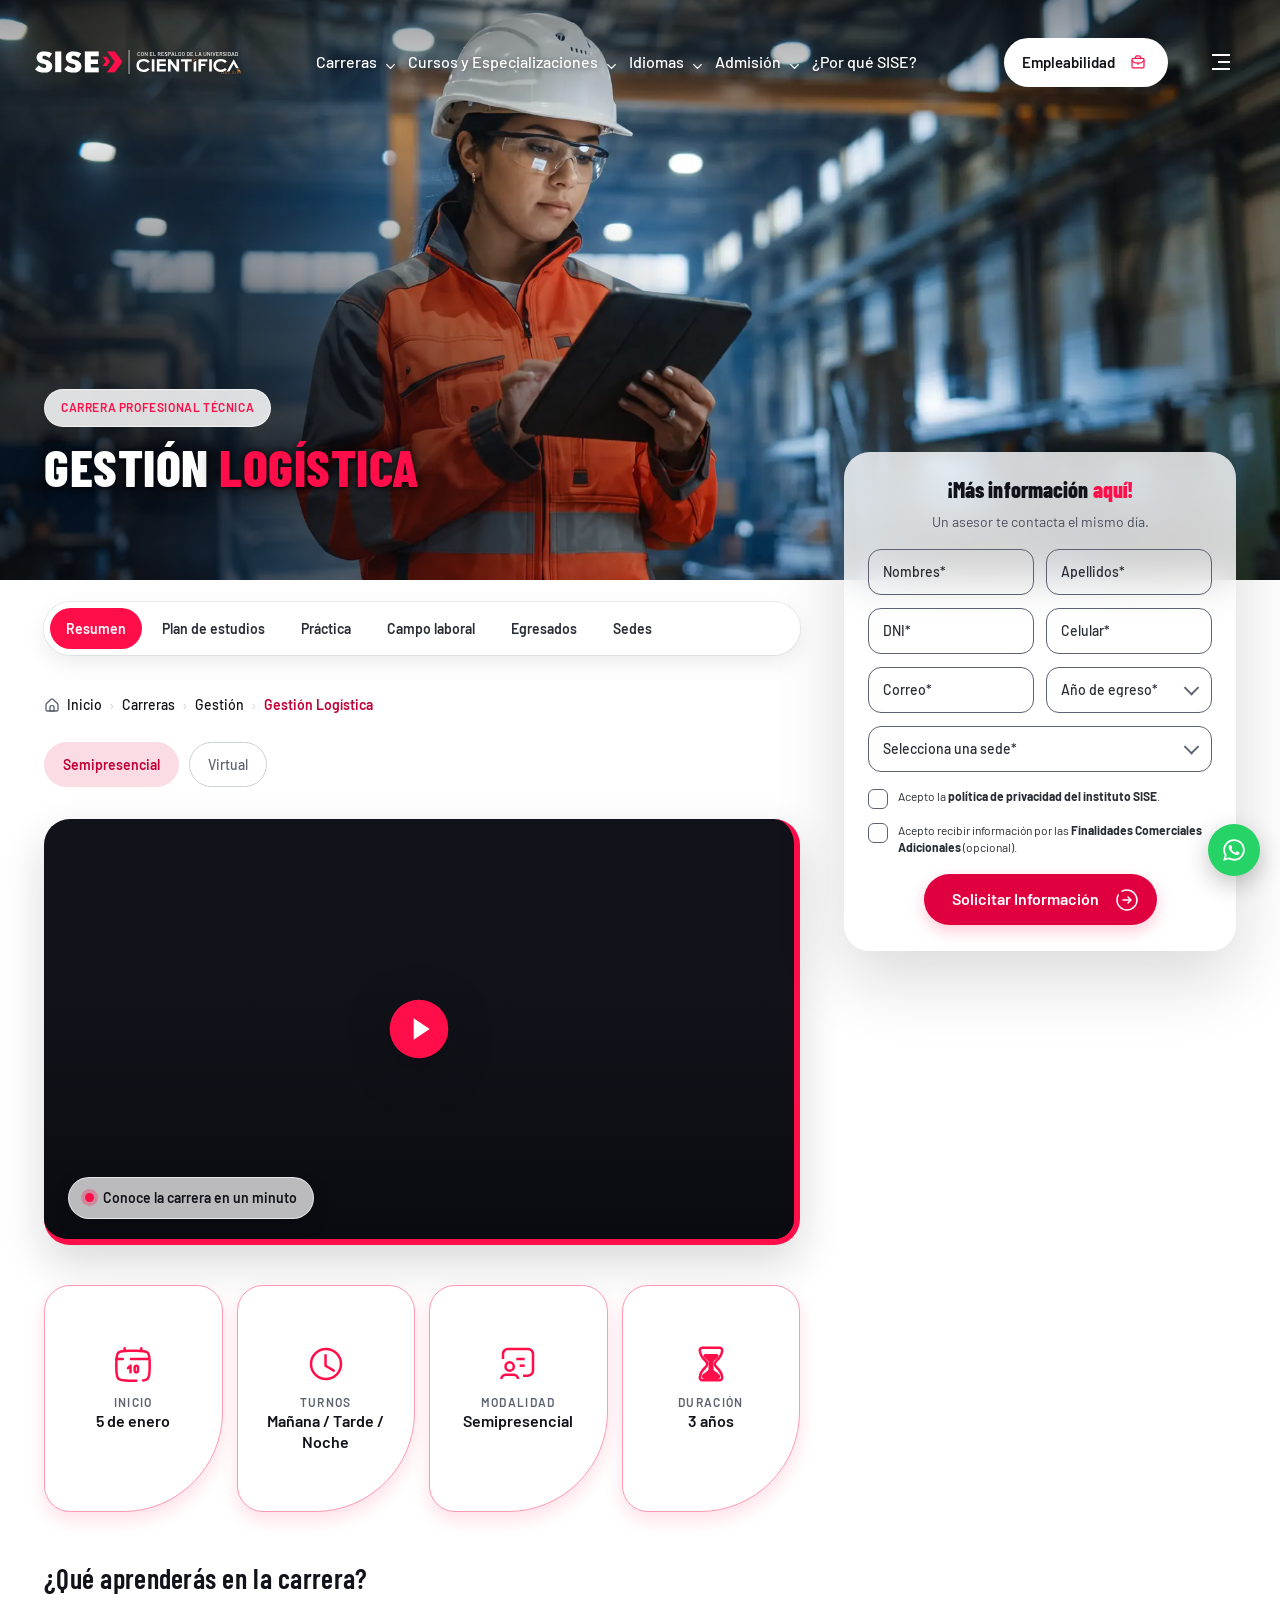
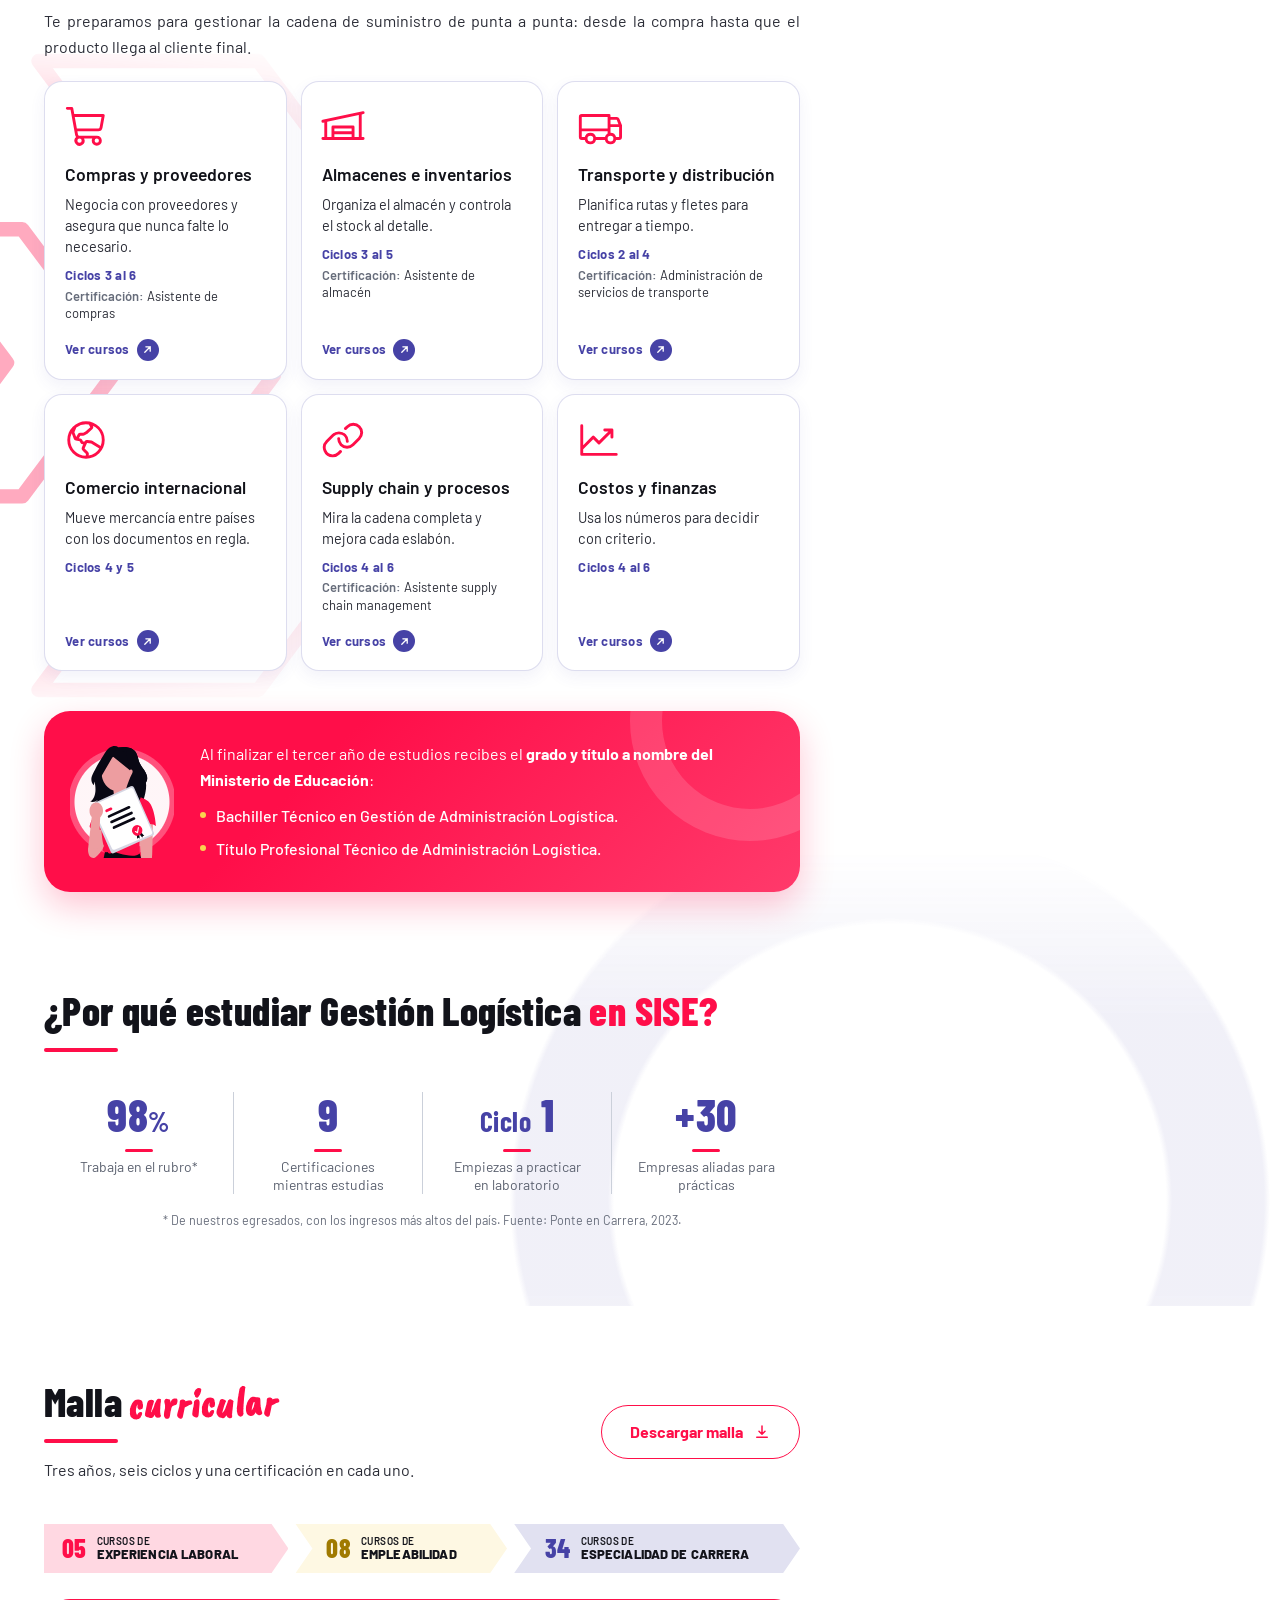
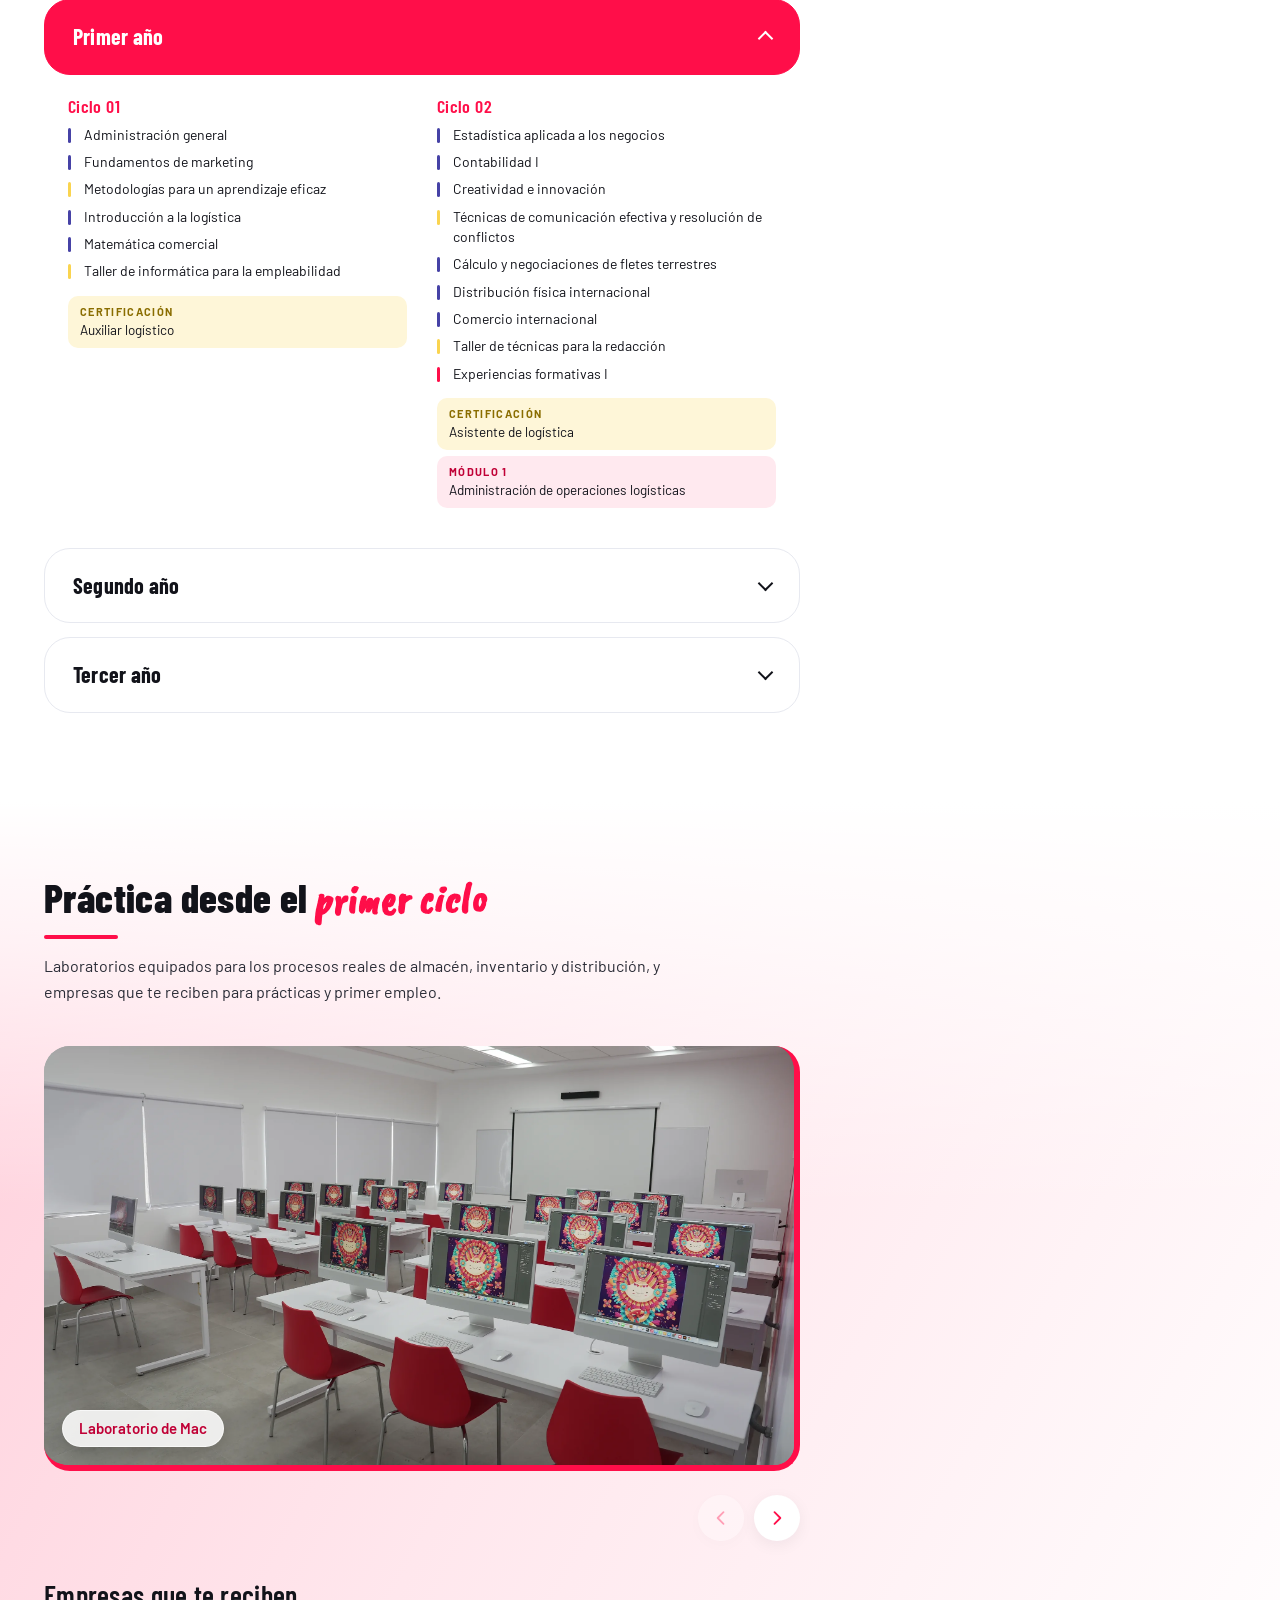
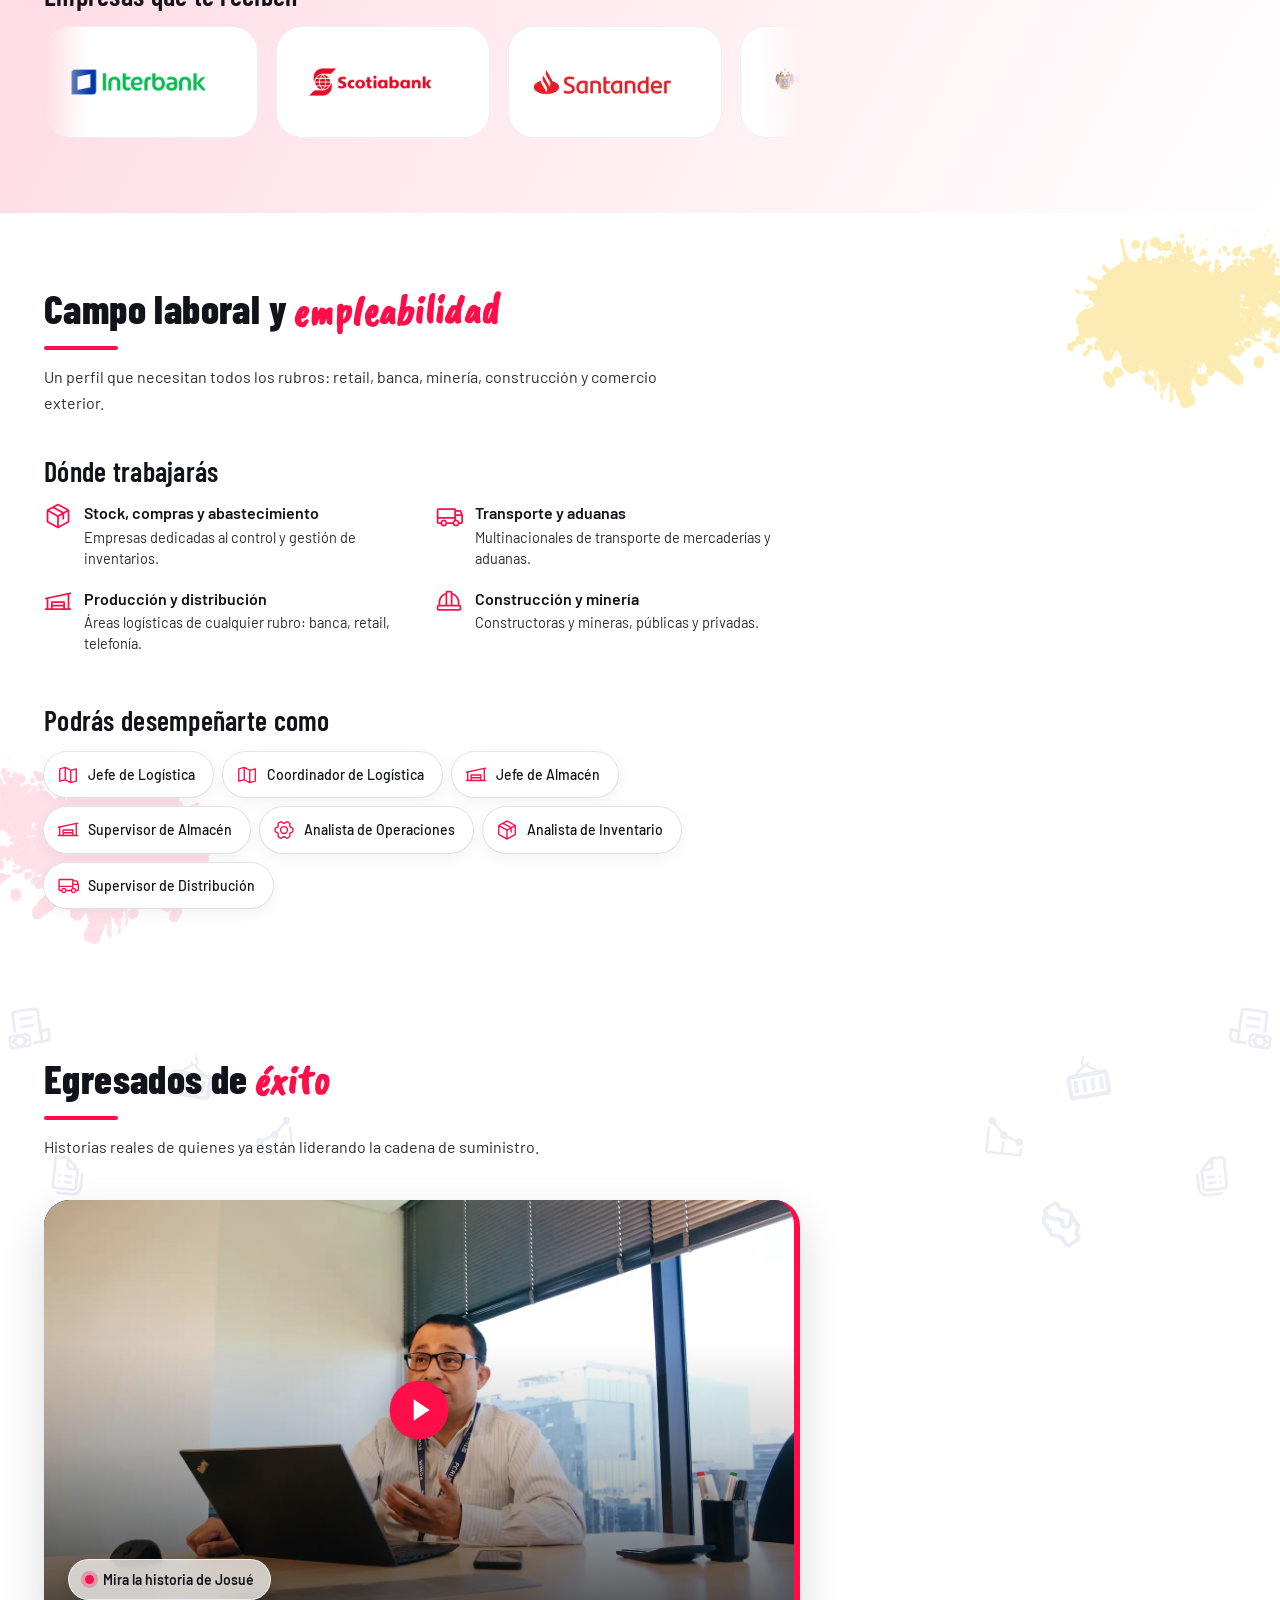
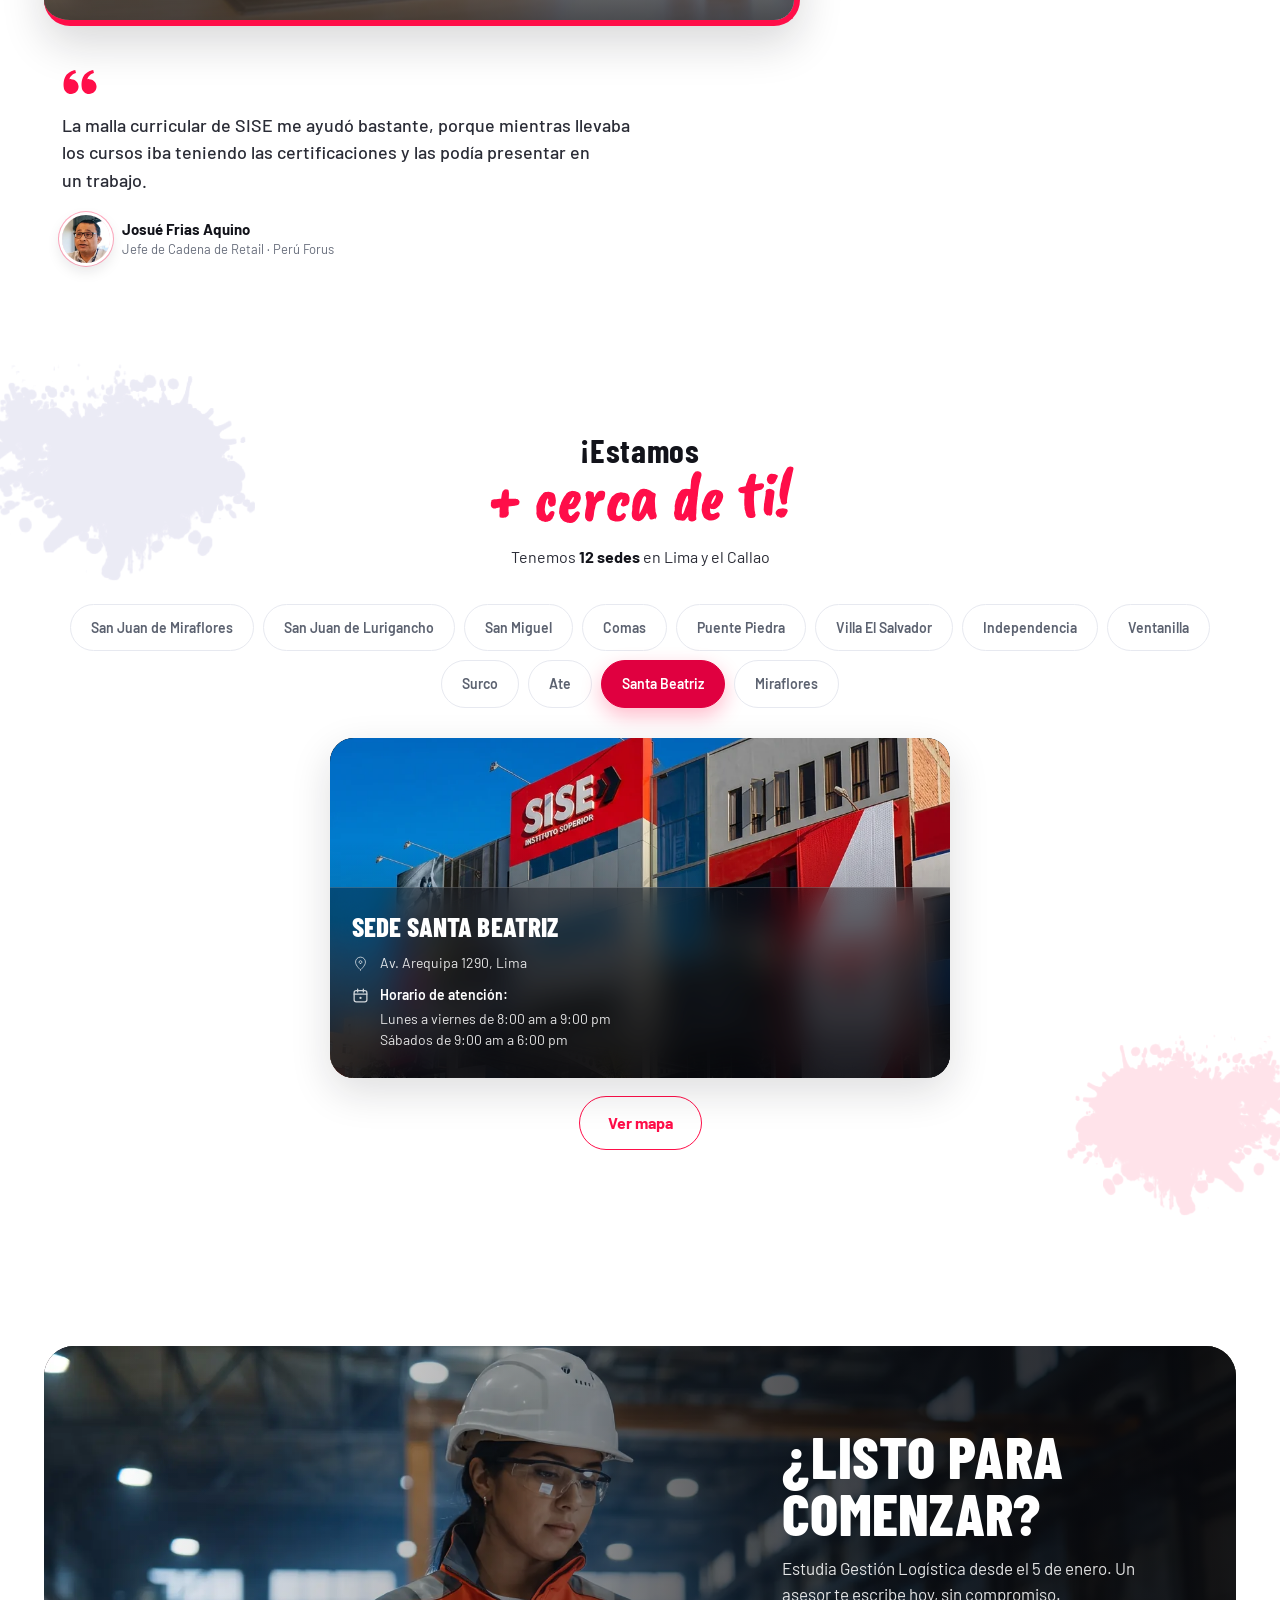
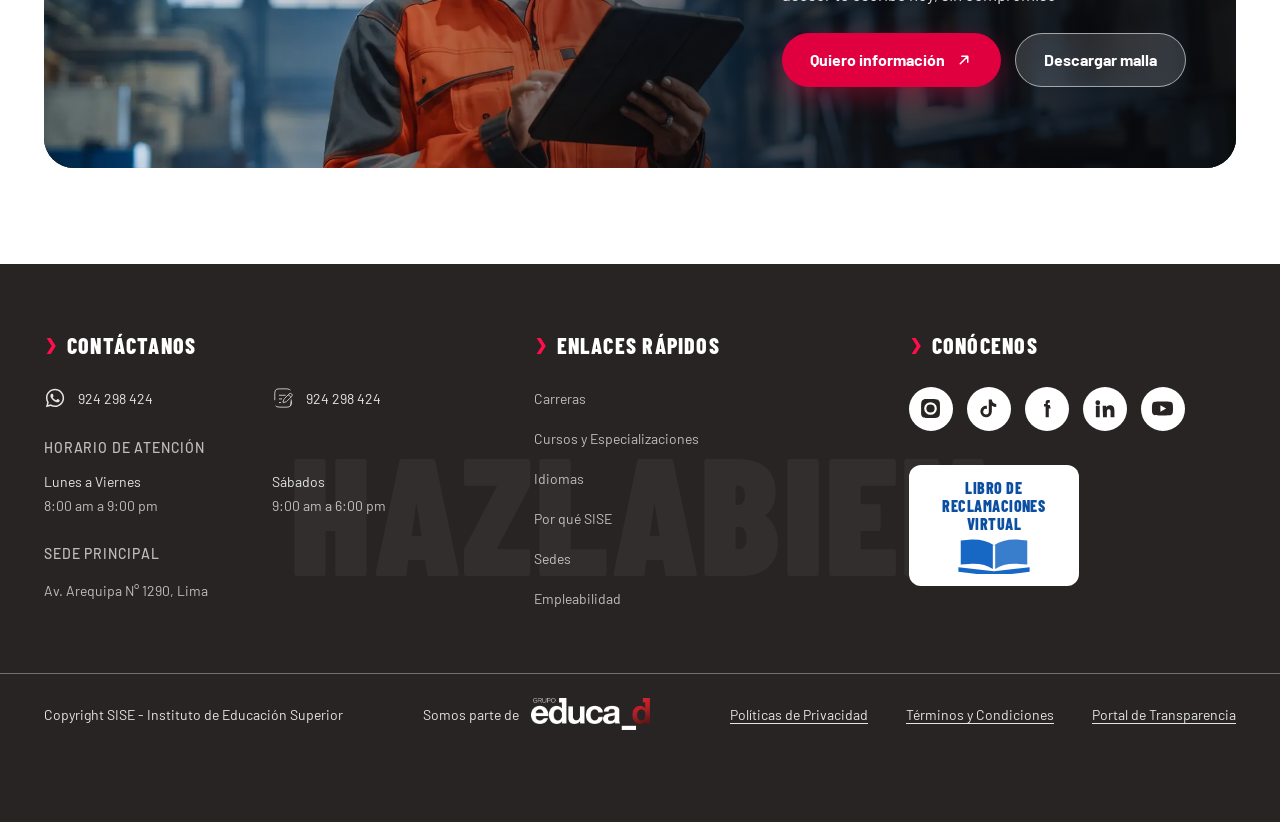
==== commit 01b716e9: "Maqueta fuera de Google: noindex, nofollow en todas las paginas Es un link publico con la marca y lo" ====
--- a/carrera-logistica-v2.html
+++ b/carrera-logistica-v2.html
@@ -1,7 +1,7 @@
 <!doctype html>
 <html lang="es">
 <head>
-<meta name="robots" content="noindex">
+<meta name="robots" content="noindex, nofollow">
 <meta charset="UTF-8">
 <meta name="viewport" content="width=device-width, initial-scale=1.0">
 <title>SISE · Gestión Logística (v2)</title>
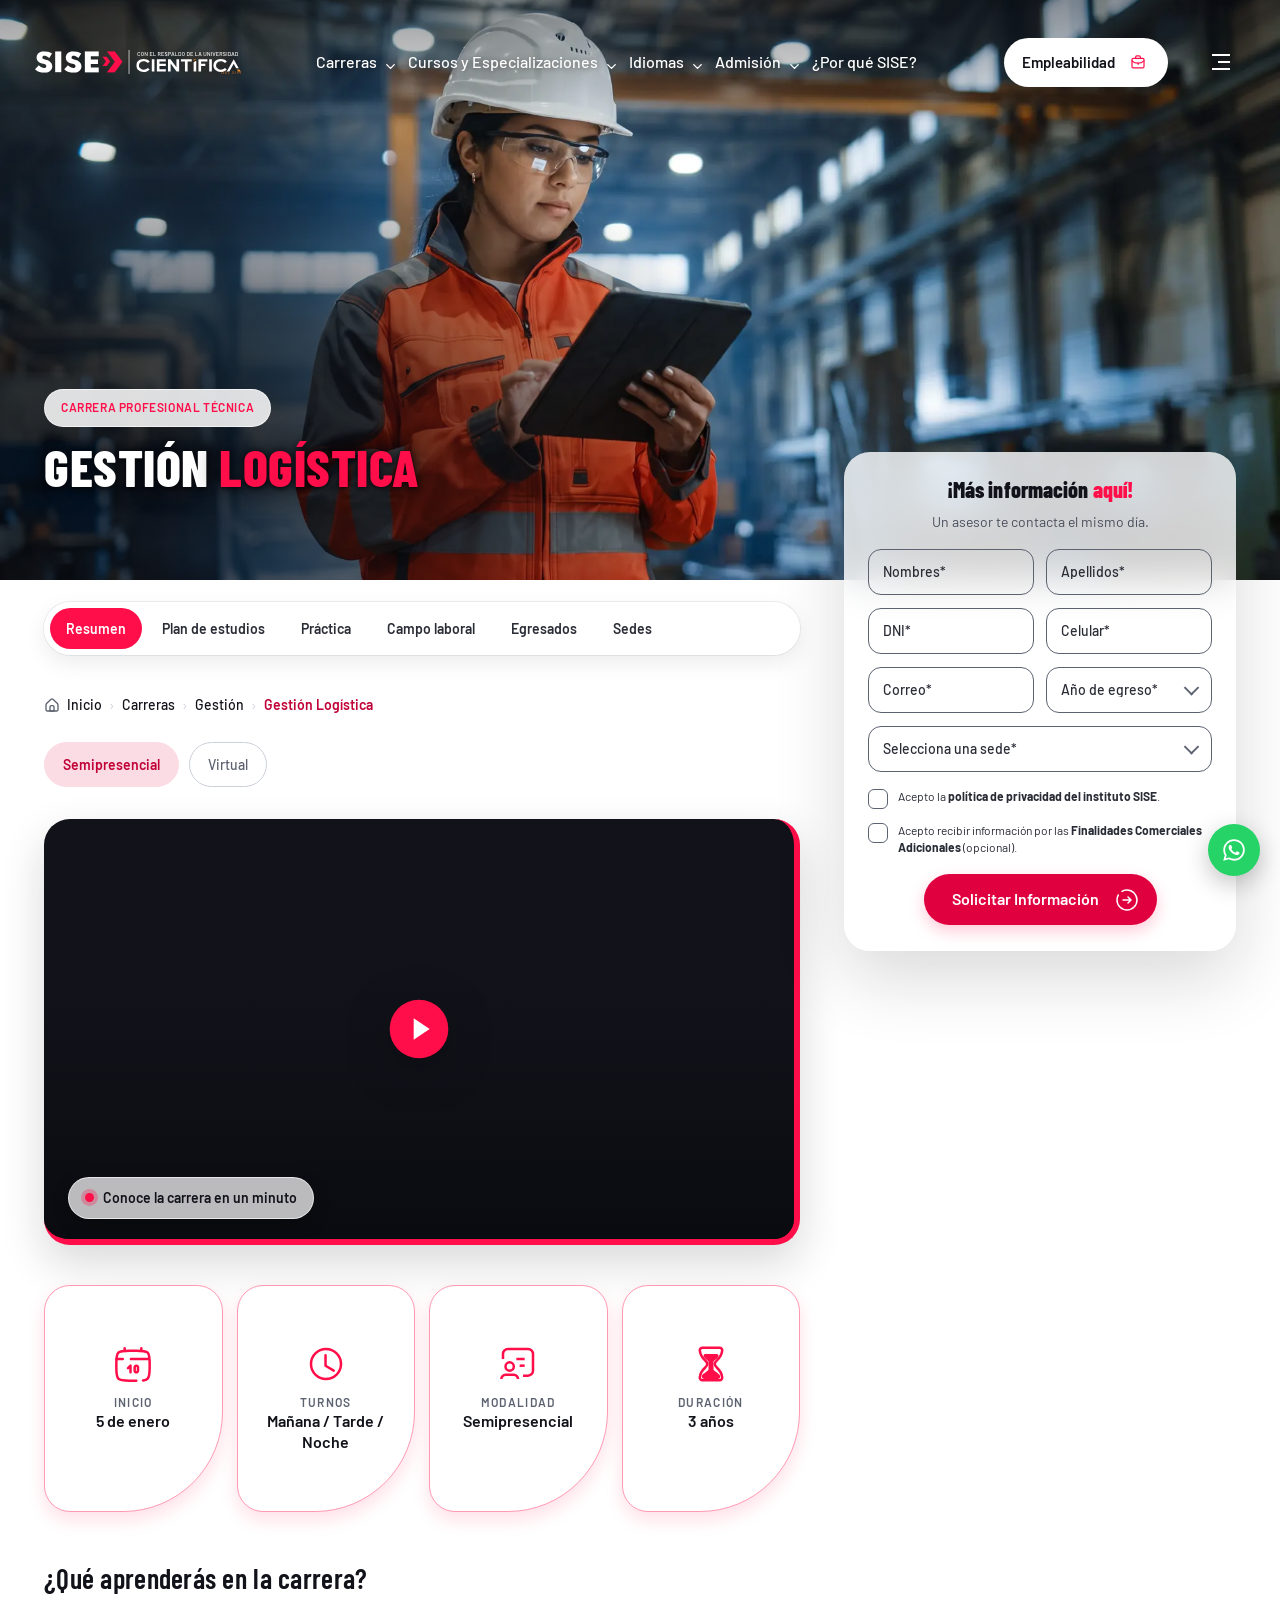
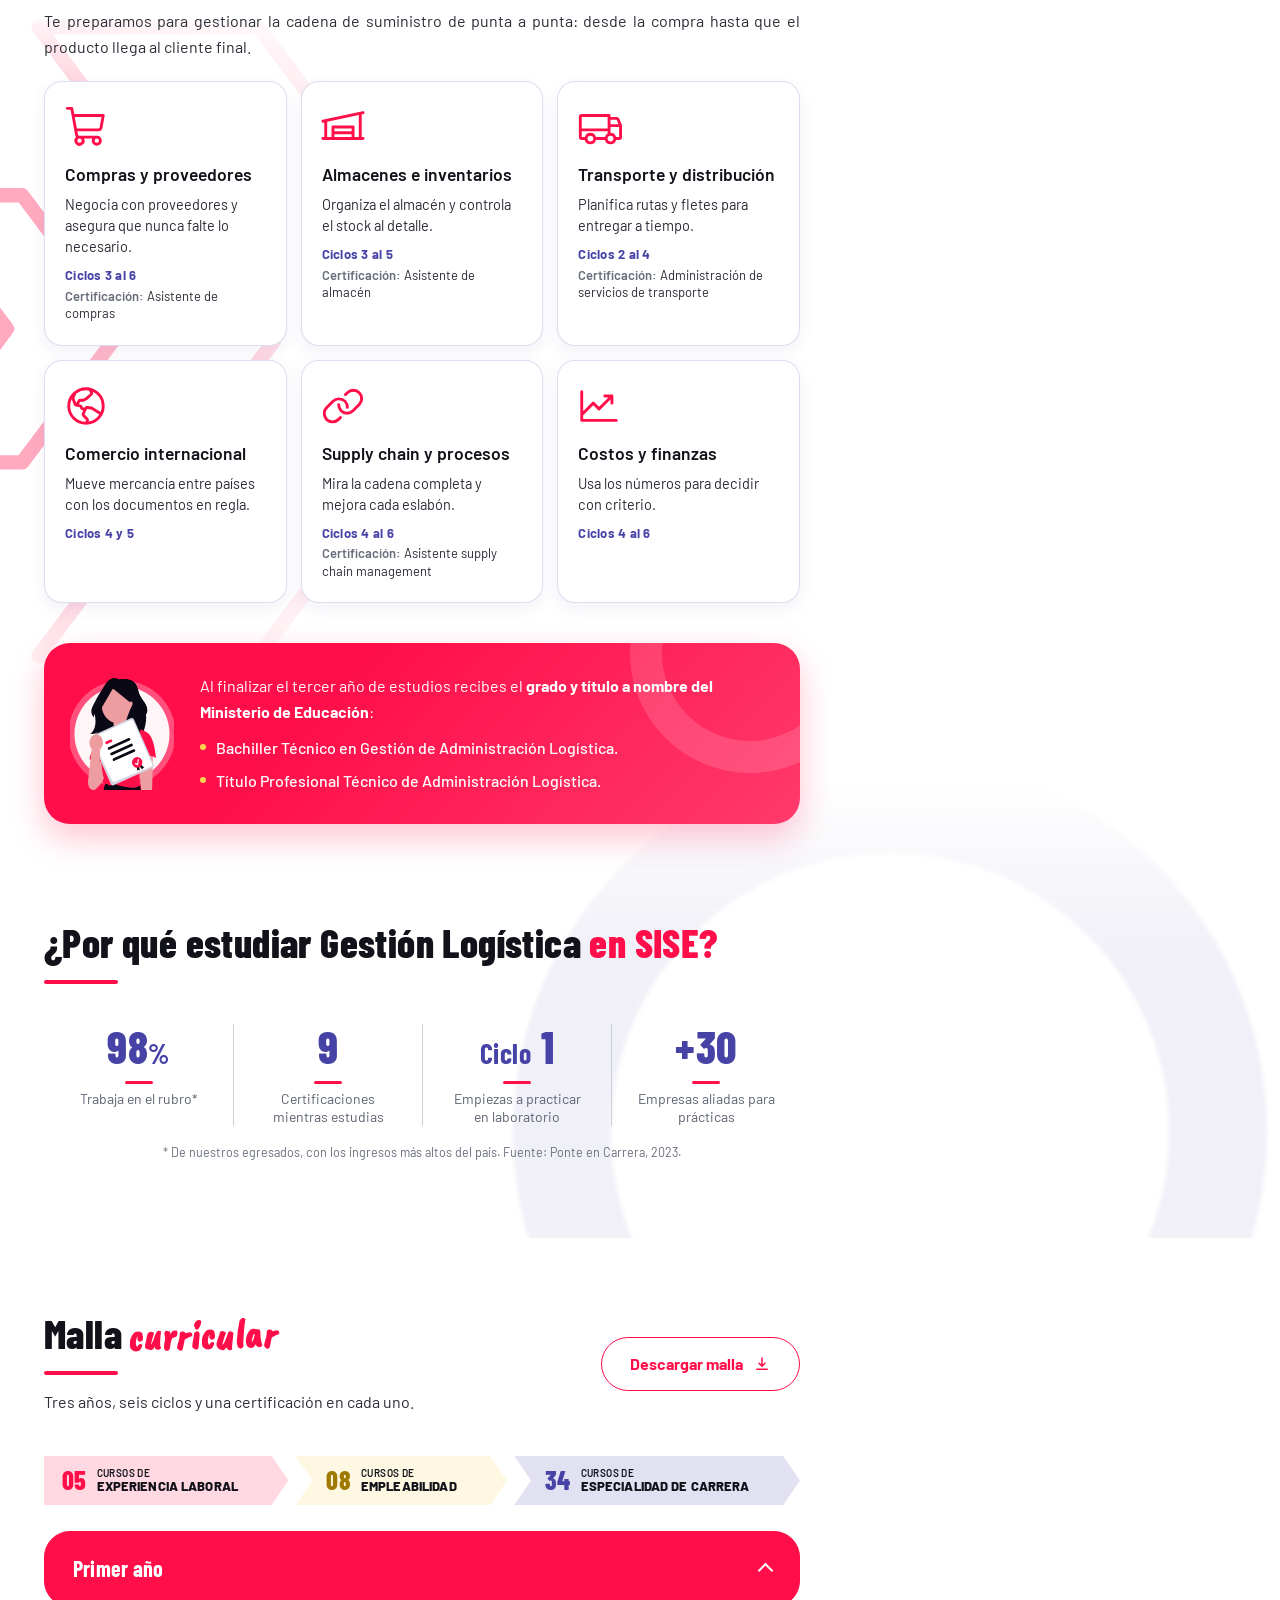
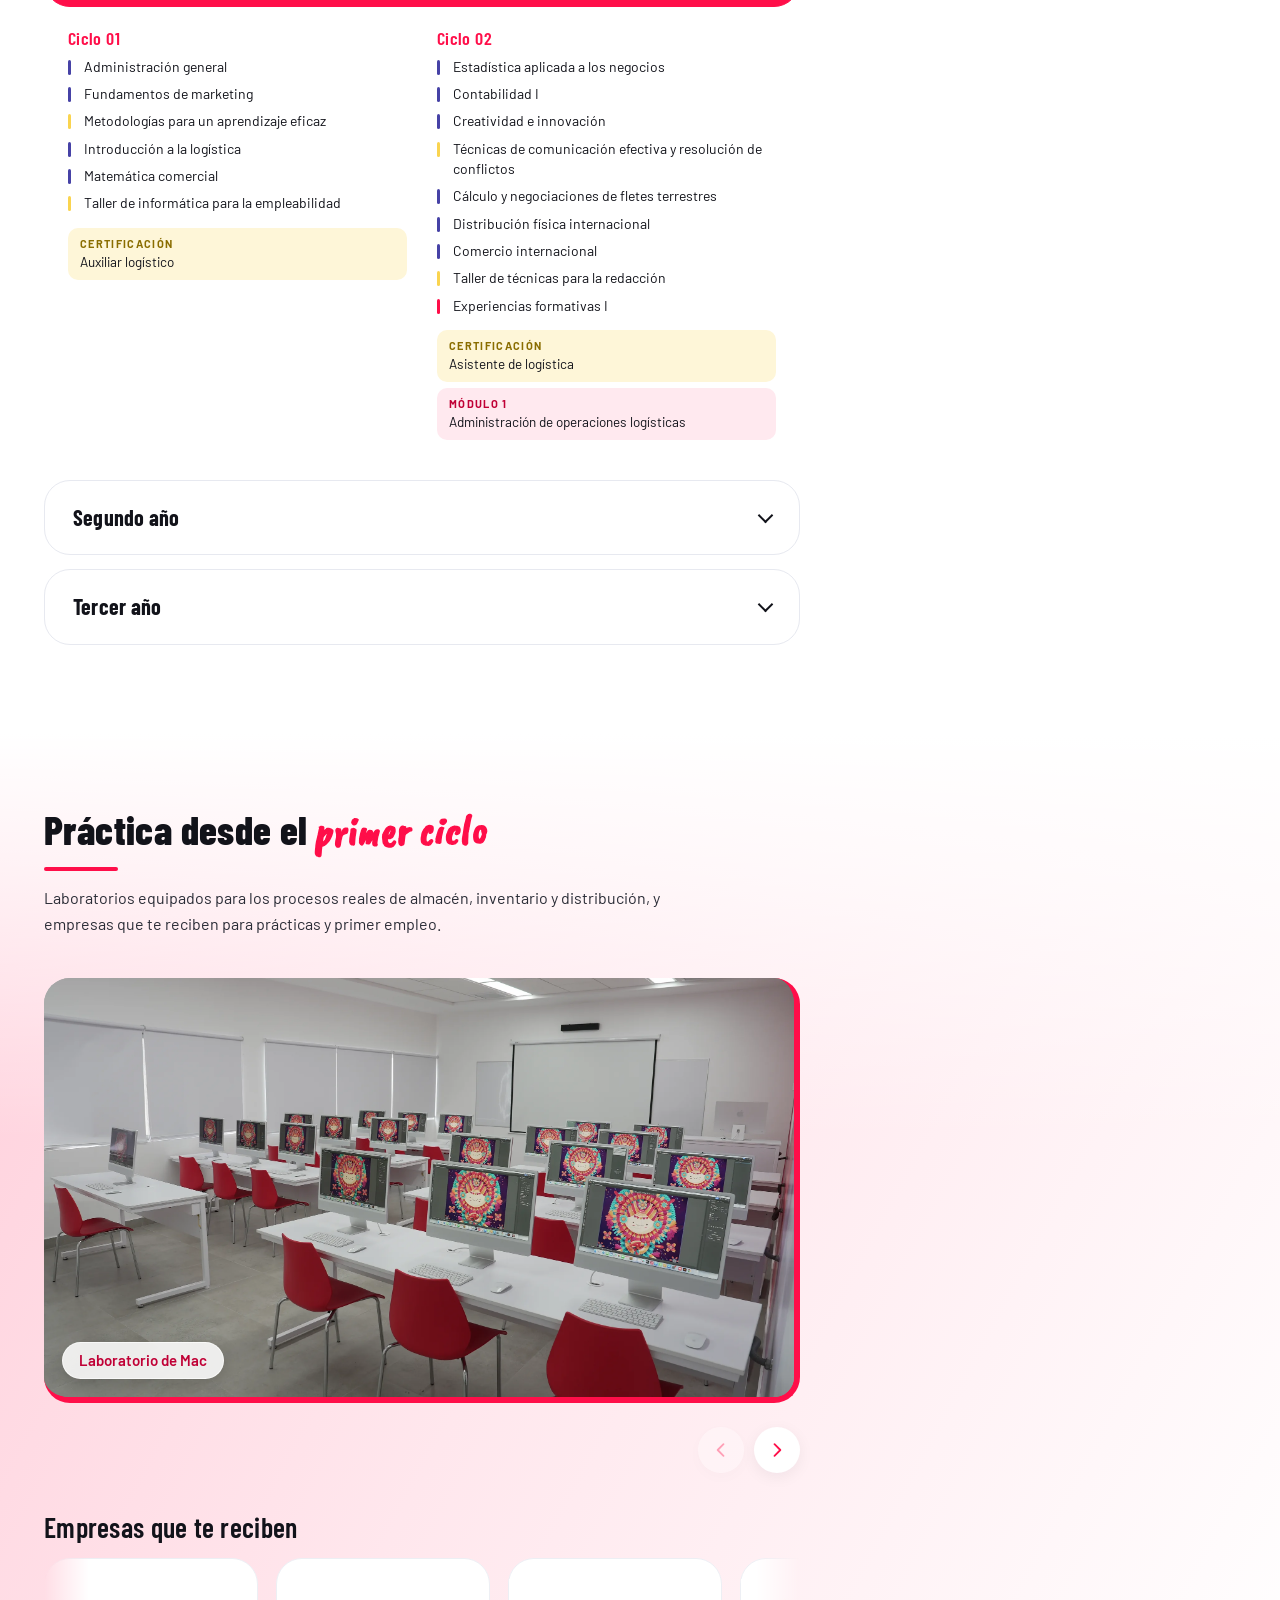
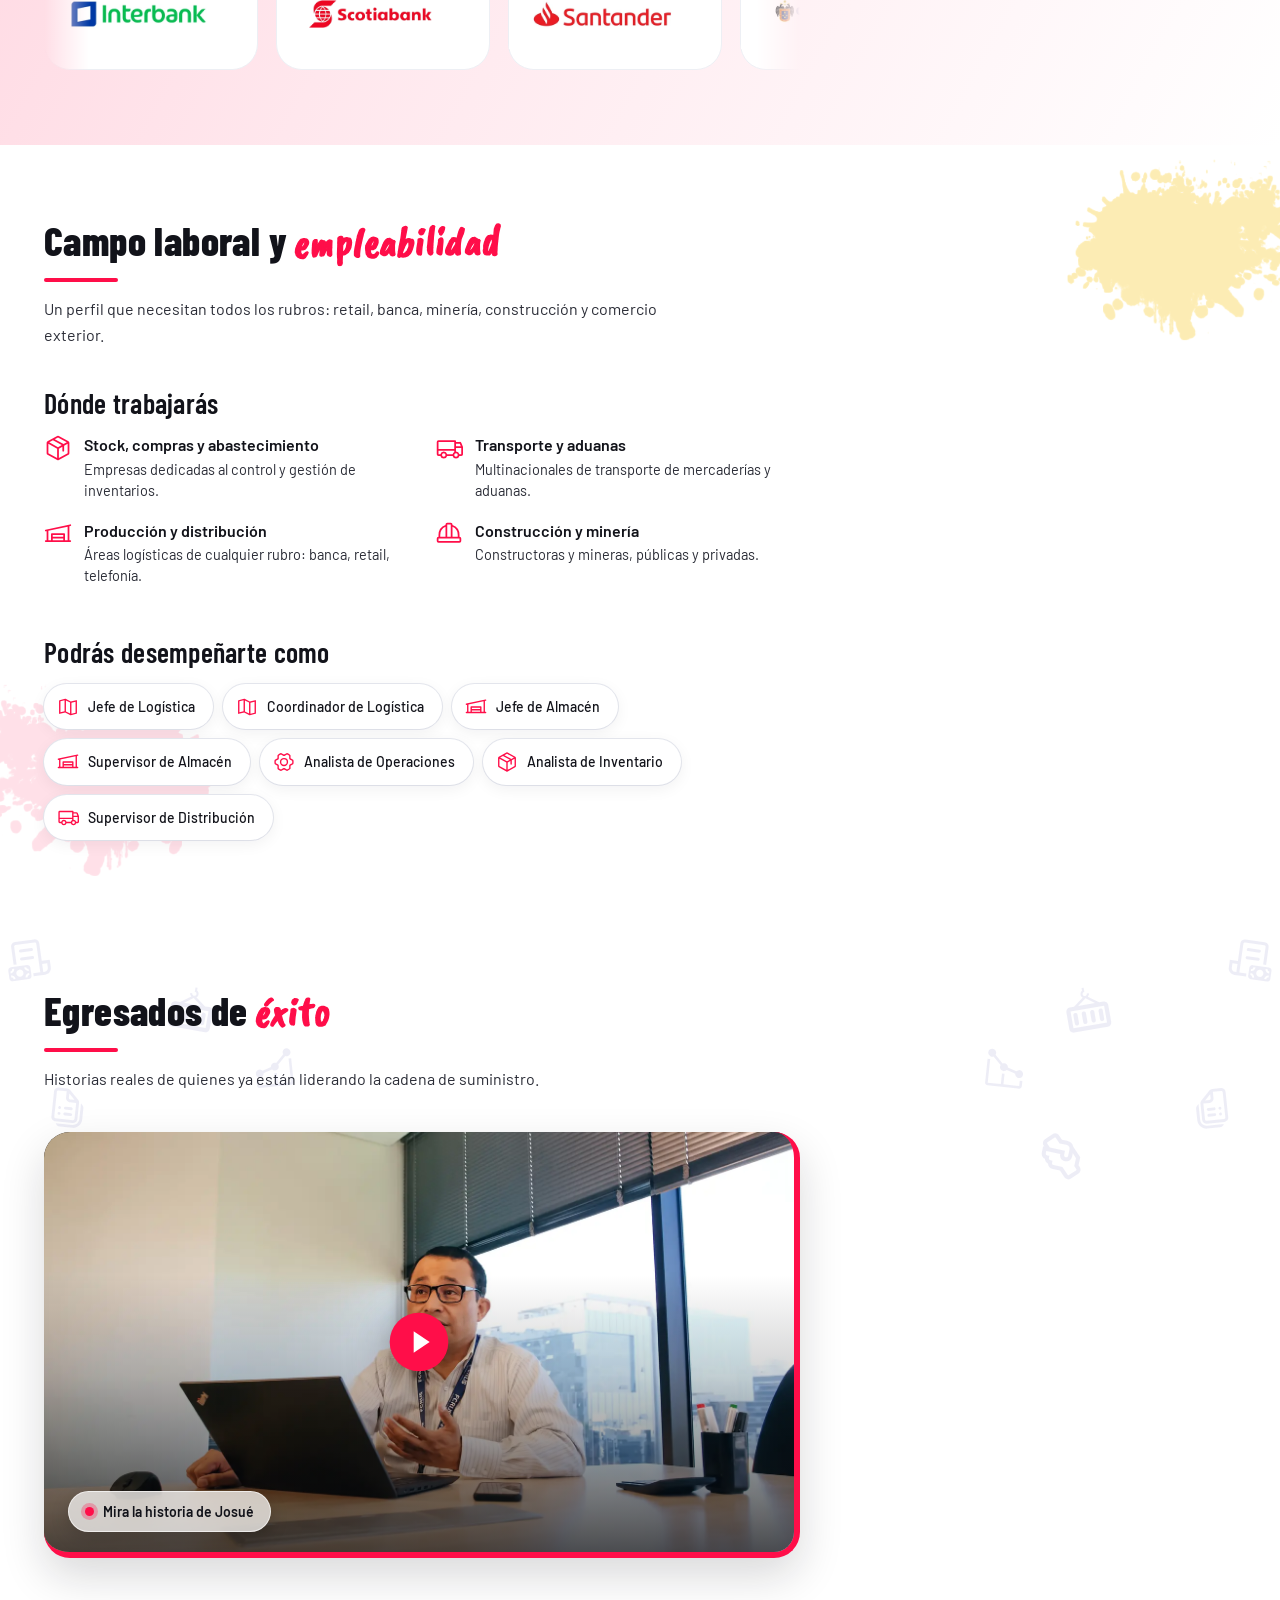
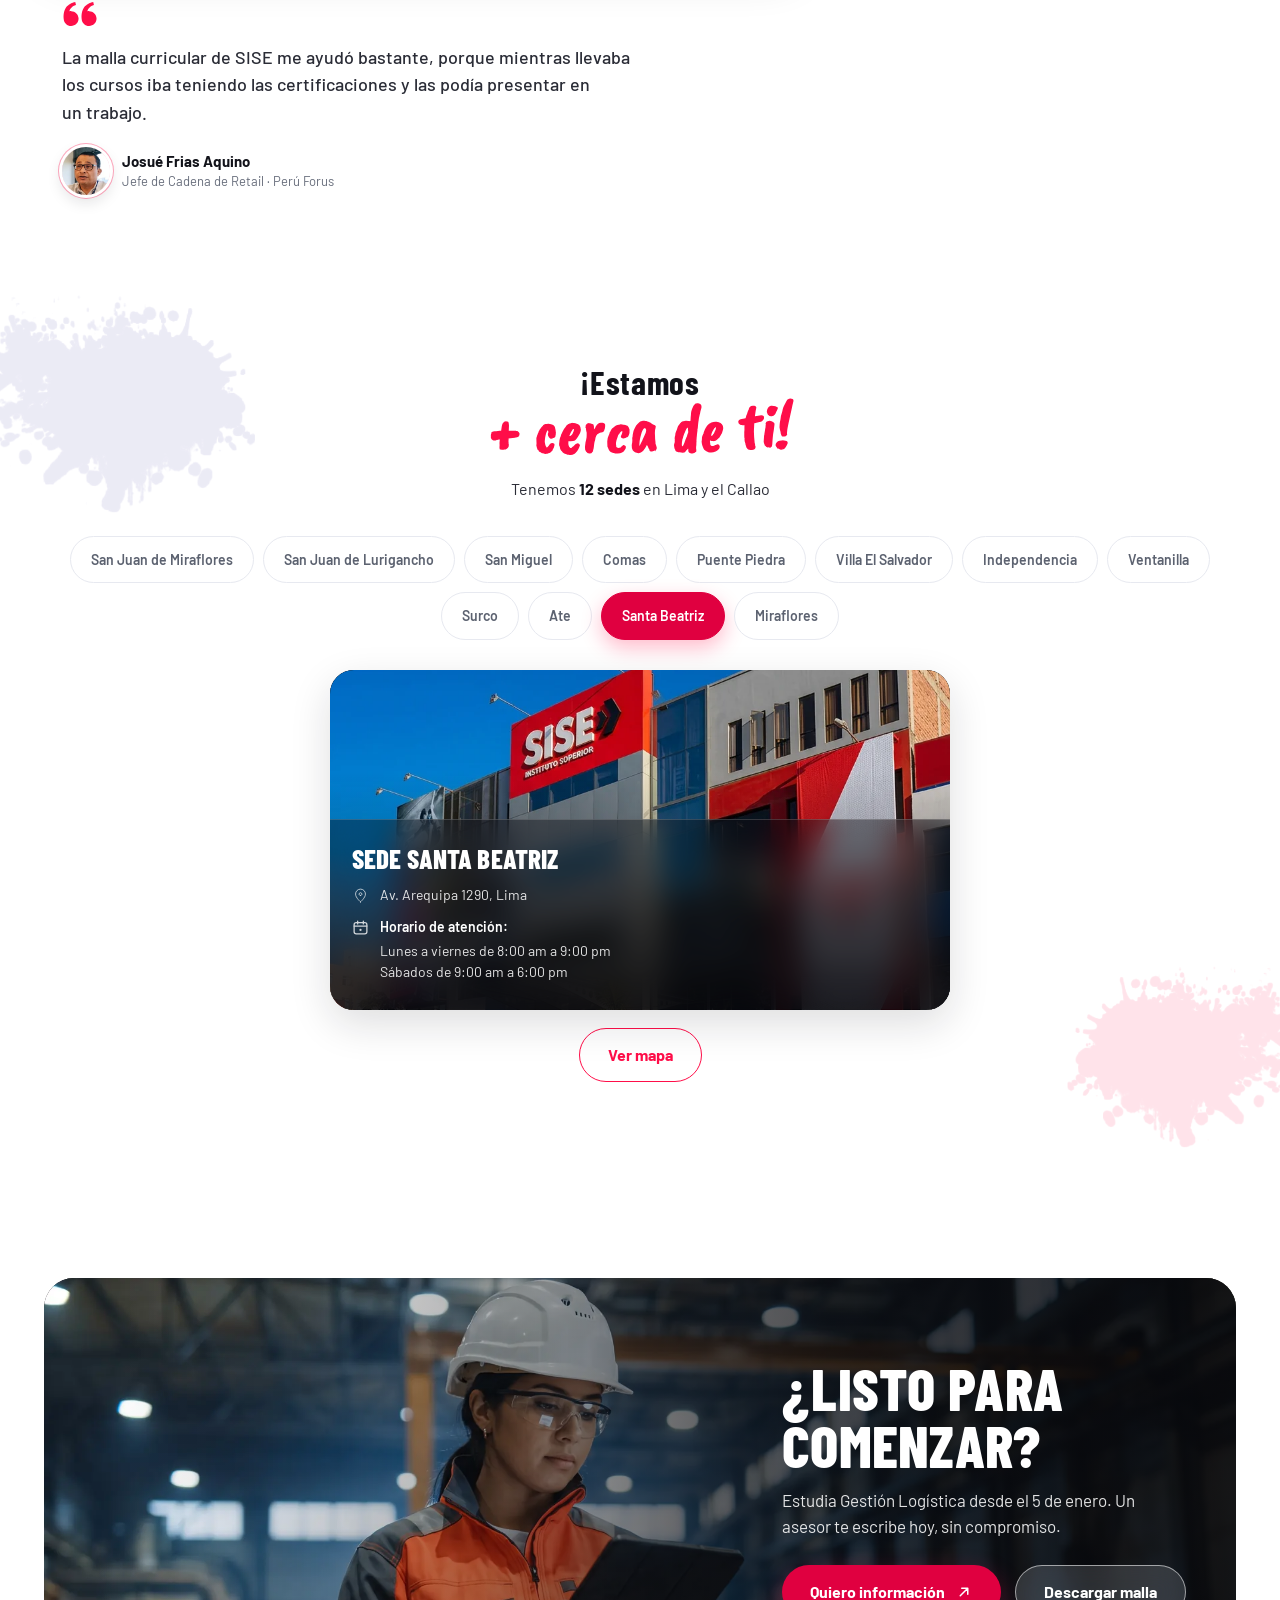
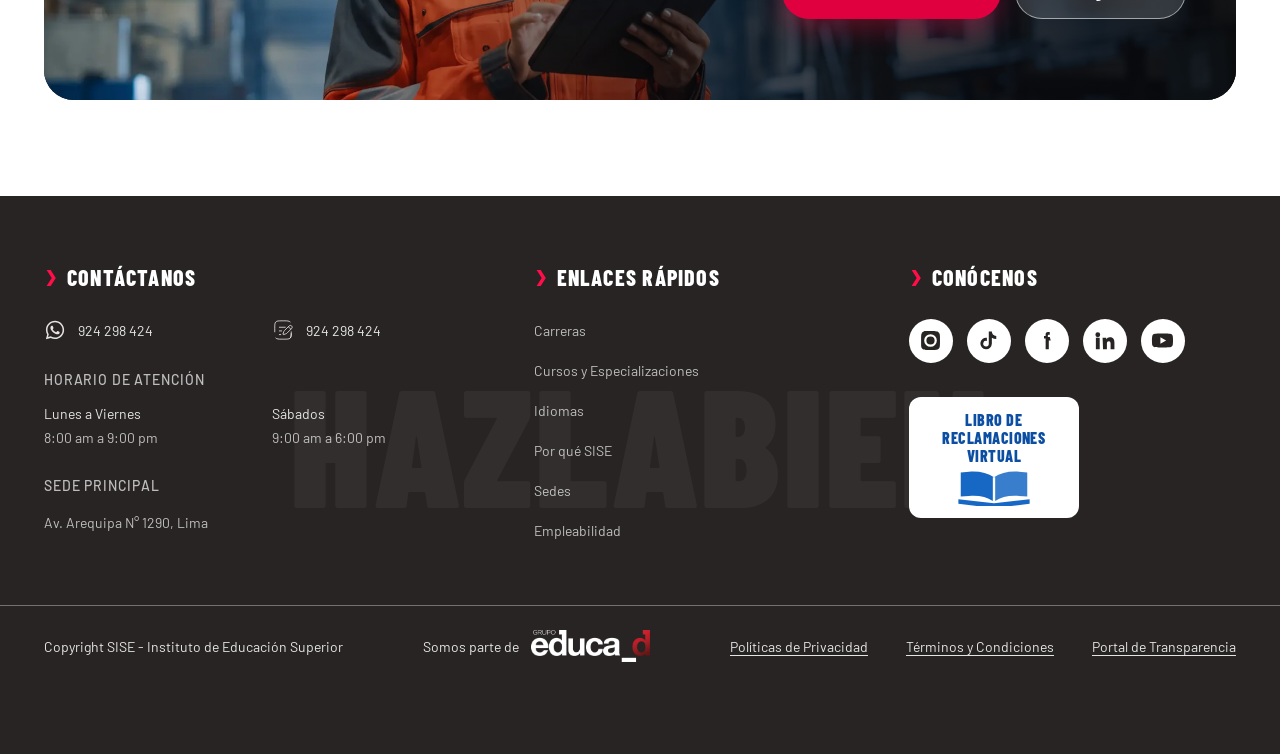
==== commit 6bf76c81: "Internas con el alto de la ficha y tarjetas de Logistica sin Ver cursos - Todas las internas (oferta" ====
--- a/carrera-logistica-v2.html
+++ b/carrera-logistica-v2.html
@@ -8,7 +8,7 @@
 <meta name="description" content="Instituto Superior SISE. Más de 24 carreras profesionales semipresenciales y 100% virtuales. 12 sedes en Lima y Callao. 40 años formando profesionales.">
 <meta name="theme-color" content="#FF0E49">
 
-<link rel="icon" type="image/svg+xml" href="assets/img/favicon.svg?v=796">
+<link rel="icon" type="image/svg+xml" href="assets/img/favicon.svg?v=799">
 <link rel="icon" type="image/png" sizes="32x32" href="assets/img/favicon-32.png">
 <link rel="apple-touch-icon" href="assets/img/apple-touch-icon.png">
 
@@ -16,7 +16,7 @@
 <link rel="preload" as="font" type="font/woff2" crossorigin href="assets/fonts/barlow-400.woff2">
 <link rel="preload" as="font" type="font/woff2" crossorigin href="assets/fonts/barlow-condensed-800.woff2">
 <link rel="preload" as="image" href="assets/img/carrera-logistica.webp?v=3">
-<link rel="stylesheet" href="assets/css/style.css?v=796">
+<link rel="stylesheet" href="assets/css/style.css?v=799">
 </head>
 <body>
 <header class="site-header" id="siteHeader">
@@ -161,12 +161,11 @@
       <!-- Areas de la carrera, agrupadas a partir de la malla oficial
            (PDF de admision) y numeradas en el orden en que se mueve la
            mercancia. Ciclos y certificaciones salen del mismo PDF; las
-           areas sin certificacion propia solo llevan los ciclos. Cada
-           tarjeta enseña tres cursos reales al pasar el raton o al
-           tocarla (main.js, "Que aprenderas"). -->
+           areas sin certificacion propia solo llevan los ciclos. Son
+           tarjetas fijas: el detalle de cursos esta en la malla. -->
       <div class="apr-grid reveal reveal-stagger">
         <article class="apr">
-          <button class="apr-btn" type="button" aria-expanded="false" aria-controls="apr-1">
+          <div class="apr-cuerpo">
             <span class="apr-ico" data-ico="apr-compras" aria-hidden="true"></span>
             <span class="apr-t">Compras y proveedores</span>
             <span class="apr-d">Negocia con proveedores y asegura que nunca falte lo necesario.</span>
@@ -174,21 +173,10 @@
               <span class="apr-ciclo">Ciclos 3 al 6</span>
               <span class="apr-cert"><span class="apr-cert-k">Certificaci&oacute;n</span> Asistente de compras</span>
             </span>
-            <span class="apr-mas" aria-hidden="true">Ver cursos</span>
-          </button>
-          <div class="apr-cursos" id="apr-1">
-            <p class="apr-cab"><span class="apr-cab-ico" data-ico="apr-compras" aria-hidden="true"></span><span class="apr-cab-t">Compras y proveedores</span></p>
-            <p class="apr-k">Cursos clave<span class="sr-only"> de Compras y proveedores</span></p>
-            <ul>
-              <li>Gesti&oacute;n de proveedores</li>
-              <li>Contratos y adquisiciones</li>
-              <li>Tecnolog&iacute;a de la informaci&oacute;n para compras</li>
-            </ul>
-            <a class="apr-malla" href="#malla">Ver en la malla</a>
           </div>
         </article>
         <article class="apr">
-          <button class="apr-btn" type="button" aria-expanded="false" aria-controls="apr-2">
+          <div class="apr-cuerpo">
             <span class="apr-ico" data-ico="apr-almacen" aria-hidden="true"></span>
             <span class="apr-t">Almacenes e inventarios</span>
             <span class="apr-d">Organiza el almac&eacute;n y controla el stock al detalle.</span>
@@ -196,21 +184,10 @@
               <span class="apr-ciclo">Ciclos 3 al 5</span>
               <span class="apr-cert"><span class="apr-cert-k">Certificaci&oacute;n</span> Asistente de almac&eacute;n</span>
             </span>
-            <span class="apr-mas" aria-hidden="true">Ver cursos</span>
-          </button>
-          <div class="apr-cursos" id="apr-2">
-            <p class="apr-cab"><span class="apr-cab-ico" data-ico="apr-almacen" aria-hidden="true"></span><span class="apr-cab-t">Almacenes e inventarios</span></p>
-            <p class="apr-k">Cursos clave<span class="sr-only"> de Almacenes e inventarios</span></p>
-            <ul>
-              <li>Gesti&oacute;n de almacenes</li>
-              <li>Control de inventarios</li>
-              <li>M&aacute;quinas y equipos de almacenamiento</li>
-            </ul>
-            <a class="apr-malla" href="#malla">Ver en la malla</a>
           </div>
         </article>
         <article class="apr">
-          <button class="apr-btn" type="button" aria-expanded="false" aria-controls="apr-3">
+          <div class="apr-cuerpo">
             <span class="apr-ico" data-ico="apr-transporte" aria-hidden="true"></span>
             <span class="apr-t">Transporte y distribuci&oacute;n</span>
             <span class="apr-d">Planifica rutas y fletes para entregar a tiempo.</span>
@@ -218,42 +195,20 @@
               <span class="apr-ciclo">Ciclos 2 al 4</span>
               <span class="apr-cert"><span class="apr-cert-k">Certificaci&oacute;n</span> Administraci&oacute;n de servicios de transporte</span>
             </span>
-            <span class="apr-mas" aria-hidden="true">Ver cursos</span>
-          </button>
-          <div class="apr-cursos" id="apr-3">
-            <p class="apr-cab"><span class="apr-cab-ico" data-ico="apr-transporte" aria-hidden="true"></span><span class="apr-cab-t">Transporte y distribuci&oacute;n</span></p>
-            <p class="apr-k">Cursos clave<span class="sr-only"> de Transporte y distribuci&oacute;n</span></p>
-            <ul>
-              <li>C&aacute;lculo y negociaciones de fletes terrestres</li>
-              <li>Gesti&oacute;n de sistemas de transporte</li>
-              <li>Distribuci&oacute;n f&iacute;sica internacional</li>
-            </ul>
-            <a class="apr-malla" href="#malla">Ver en la malla</a>
           </div>
         </article>
         <article class="apr">
-          <button class="apr-btn" type="button" aria-expanded="false" aria-controls="apr-4">
+          <div class="apr-cuerpo">
             <span class="apr-ico" data-ico="apr-mundo" aria-hidden="true"></span>
             <span class="apr-t">Comercio internacional</span>
             <span class="apr-d">Mueve mercanc&iacute;a entre pa&iacute;ses con los documentos en regla.</span>
             <span class="apr-meta">
               <span class="apr-ciclo">Ciclos 4 y 5</span>
             </span>
-            <span class="apr-mas" aria-hidden="true">Ver cursos</span>
-          </button>
-          <div class="apr-cursos" id="apr-4">
-            <p class="apr-cab"><span class="apr-cab-ico" data-ico="apr-mundo" aria-hidden="true"></span><span class="apr-cab-t">Comercio internacional</span></p>
-            <p class="apr-k">Cursos clave<span class="sr-only"> de Comercio internacional</span></p>
-            <ul>
-              <li>Log&iacute;stica internacional</li>
-              <li>Gesti&oacute;n de comercio internacional</li>
-              <li>Gesti&oacute;n de documentos log&iacute;sticos</li>
-            </ul>
-            <a class="apr-malla" href="#malla">Ver en la malla</a>
           </div>
         </article>
         <article class="apr">
-          <button class="apr-btn" type="button" aria-expanded="false" aria-controls="apr-5">
+          <div class="apr-cuerpo">
             <span class="apr-ico" data-ico="apr-cadena" aria-hidden="true"></span>
             <span class="apr-t">Supply chain y procesos</span>
             <span class="apr-d">Mira la cadena completa y mejora cada eslab&oacute;n.</span>
@@ -261,38 +216,16 @@
               <span class="apr-ciclo">Ciclos 4 al 6</span>
               <span class="apr-cert"><span class="apr-cert-k">Certificaci&oacute;n</span> Asistente supply chain management</span>
             </span>
-            <span class="apr-mas" aria-hidden="true">Ver cursos</span>
-          </button>
-          <div class="apr-cursos" id="apr-5">
-            <p class="apr-cab"><span class="apr-cab-ico" data-ico="apr-cadena" aria-hidden="true"></span><span class="apr-cab-t">Supply chain y procesos</span></p>
-            <p class="apr-k">Cursos clave<span class="sr-only"> de Supply chain y procesos</span></p>
-            <ul>
-              <li>Supply chain management</li>
-              <li>Dise&ntilde;o y optimizaci&oacute;n de procesos log&iacute;sticos</li>
-              <li>Indicadores de gesti&oacute;n log&iacute;stica</li>
-            </ul>
-            <a class="apr-malla" href="#malla">Ver en la malla</a>
           </div>
         </article>
         <article class="apr">
-          <button class="apr-btn" type="button" aria-expanded="false" aria-controls="apr-6">
+          <div class="apr-cuerpo">
             <span class="apr-ico" data-ico="apr-costos" aria-hidden="true"></span>
             <span class="apr-t">Costos y finanzas</span>
             <span class="apr-d">Usa los n&uacute;meros para decidir con criterio.</span>
             <span class="apr-meta">
               <span class="apr-ciclo">Ciclos 4 al 6</span>
             </span>
-            <span class="apr-mas" aria-hidden="true">Ver cursos</span>
-          </button>
-          <div class="apr-cursos" id="apr-6">
-            <p class="apr-cab"><span class="apr-cab-ico" data-ico="apr-costos" aria-hidden="true"></span><span class="apr-cab-t">Costos y finanzas</span></p>
-            <p class="apr-k">Cursos clave<span class="sr-only"> de Costos y finanzas</span></p>
-            <ul>
-              <li>Costos y presupuestos</li>
-              <li>An&aacute;lisis financiero para la toma de decisiones</li>
-              <li>Procesos estad&iacute;sticos aplicados en log&iacute;stica</li>
-            </ul>
-            <a class="apr-malla" href="#malla">Ver en la malla</a>
           </div>
         </article>
       </div>
@@ -804,10 +737,10 @@
   </button>
 </div>
 
-<script src="assets/js/icons.js?v=796"></script>
-<script src="assets/js/data.js?v=796"></script>
-<script src="assets/js/crm.js?v=796"></script>
-<script src="assets/js/main.js?v=796"></script>
+<script src="assets/js/icons.js?v=799"></script>
+<script src="assets/js/data.js?v=799"></script>
+<script src="assets/js/crm.js?v=799"></script>
+<script src="assets/js/main.js?v=799"></script>
 
 </body>
 </html>
--- a/assets/css/style.css
+++ b/assets/css/style.css
@@ -2884,7 +2884,9 @@
 .tienda-hero{
   position:relative;isolation:isolate;overflow:hidden;
   border-radius:clamp(20px,2.4vw,30px);
-  min-height:clamp(380px,38vw,520px);
+  /* El mismo alto que el banner de las demas internas (.car-hero--hub):
+     580 en escritorio. Estuvo en clamp(380px,38vw,520px). */
+  min-height:580px;
   display:flex;align-items:flex-end;
   padding:clamp(28px,3.6vw,56px);
   background:var(--negro) center/cover no-repeat;
@@ -3296,7 +3298,7 @@
   /* Sin proporcion fija: con el titulo en dos lineas, el texto y los
      dos botones apilados, el contenido no cabia y se salia por arriba,
      por debajo de la cabecera. Ahora la caja crece con lo que lleva. */
-  .tienda-hero{min-height:clamp(380px,72vw,460px);aspect-ratio:auto;padding:26px 18px 28px}
+  .tienda-hero{min-height:max(500px,min(540px,76vh));aspect-ratio:auto;padding:26px 18px 28px}
   .tienda-hero::before{
     background:linear-gradient(0deg,rgba(7,8,12,.9),rgba(7,8,12,.42) 54%,rgba(7,8,12,.18));
   }
@@ -3500,8 +3502,8 @@
 
 /* --- Banner: las fotos se relevan --- */
 /* Las capas las crea main.js. Van detras del velo, que es quien
-   sostiene el texto. */
-.car-hero.nos-hero{min-height:660px}
+   sostiene el texto. El alto es el de .car-hero--hub, como en todas las
+   internas (estuvo en 660 y 560 en movil). */
 .nos-hero-capa{
   position:absolute;inset:0;
   background-size:cover;background-position:50% 62%;
@@ -3776,7 +3778,6 @@
   .val-panel{min-height:0}
 }
 @media (max-width:900px){
-  .car-hero.nos-hero{min-height:560px}
   .nos-franja-grid{grid-template-columns:1fr;gap:34px}
 }
 
@@ -4518,31 +4519,22 @@
    concreta que presentar -solo situar al visitante-, asi que la foto no
    necesita tanto sitio y la reja de tarjetas entra antes en pantalla. */
 .car-hero--hub{
-  /* El mismo alto que el banner del inicio: 720 y 500. */
-  min-height:720px;
+  /* El mismo alto que la ficha de carrera, a peticion: las paginas de
+     oferta estaban en 720 (el del inicio) y la ficha en 580, y al pasar
+     de un listado a una carrera el banner cambiaba de tamano. Ahora son
+     uno solo. La ficha bajo de 640 a 560 para que el contenido asomara
+     antes y luego subio a 580 para dar aire a la foto. */
+  min-height:580px;
   /* Anclado abajo y separado del borde: es la altura marcada en el
      diseno, un poco por debajo del centro. Centrado del todo el bloque
      subia demasiado y el pie del banner se quedaba vacio. */
   align-items:flex-end;
 }
-/* En un movil 600px se comen tres cuartos de la pantalla y hay que
-   deslizar para ver la primera carrera, asi que ahi baja. */
+/* En movil sube a 540 solo si cabe en el 76% de la ventana: el
+   max-height no sirve de techo, porque cuando choca con el min-height
+   gana el minimo. En un movil bajito se queda en 500. */
 @media (max-width:900px){
-  /* Techo del 76% de la ventana, como en el inicio: en un movil bajito
-     500px fijos se comen la pantalla entera. */
-  .car-hero--hub{min-height:500px;max-height:76vh}
-}
-/* Ficha de carrera: en escritorio el banner baja a 580px (estuvo en
-   640; se recorto a peticion para que el contenido asome antes). Aqui el
-   banner solo presenta la carrera y debajo espera el contenido con el
-   formulario, asi que conviene que la ficha empiece antes que en las
-   paginas de oferta (720). Se subio de 560 a peticion, para dar mas
-   aire a la foto. En movil sube a 540 solo si cabe en el 76% de la
-   ventana: el max-height no sirve de techo, porque cuando choca con el
-   min-height gana el minimo. En un movil bajito se queda en los 500 de
-   siempre. */
-@media (max-width:900px){
-  .car-hero--ficha{min-height:max(500px,min(540px,76vh))}
+  .car-hero--hub{min-height:max(500px,min(540px,76vh))}
   /* En movil los textos ocupan casi todo el ancho, asi que el velo es
      una franja abajo y no una mancha. Sin el lateral: oscurecia toda la
      mitad izquierda de la foto sin que hubiera texto encima. La franja
@@ -4554,7 +4546,6 @@
   }
 }
 @media (min-width:901px){
-  .car-hero--ficha{min-height:580px}
   /* Velo solo donde hay texto: una mancha abajo a la izquierda, detras
      del titulo, y una franja suave arriba para el menu. El resto de la
      foto queda limpia. El bloque de texto acaba hacia el 40% del ancho
@@ -4564,20 +4555,13 @@
     background:linear-gradient(180deg,rgba(8,9,14,.42) 0%,transparent 24%),
                radial-gradient(ellipse 50% 62% at 12% 80%,rgba(8,9,14,.8) 0%,rgba(8,9,14,.55) 45%,transparent 100%);
   }
-  /* El bloque se apoya en el pie del banner, asi que bajarlo es
-     quitarle relleno por debajo. Va con la clase del bloque delante
-     para pesar mas que el .car-hero--hub de unas lineas mas abajo, que
-     si no le gana por orden y deja los 132px de las paginas de oferta. */
-  .car-hero.car-hero--ficha .car-hero-inner{padding-bottom:88px}
-}
-/* El relleno de abajo es lo que fija la altura del bloque: 114px sobre
-   un banner de 600 deja el texto justo donde lo marca el diseno. En
-   movil el banner mide 360 y ese mismo valor lo pegaria al pie, asi que
-   baja. */
-.car-hero--hub .car-hero-inner{padding-top:0;padding-bottom:132px}
+}
+/* El bloque de texto se apoya en el pie del banner: el relleno de abajo
+   es lo que fija su altura. 88px sobre los 580 del banner; en movil
+   baja a 40 para no pegarlo al centro de la foto. */
+.car-hero--hub .car-hero-inner{padding-top:0;padding-bottom:88px}
 @media (max-width:900px){
-  .car-hero--hub .car-hero-inner{padding-bottom:52px}
-  .car-hero.car-hero--ficha .car-hero-inner{padding-bottom:40px}
+  .car-hero--hub .car-hero-inner{padding-bottom:40px}
 }
 .car-hero--hub .car-hero-title{font-size:clamp(32px,4.4vw,52px)}
 /* En la ficha el velo general es ligero (solo donde hay texto) y el
@@ -4869,23 +4853,29 @@
     mask-composite:intersect;
   }
 }
+/* Tarjetas fijas, sin panel: antes abrian tres cursos al pasar el raton
+   ("Ver cursos"), y se quito a peticion. El detalle de cursos queda en
+   la malla. Al pasar el raton solo suben un poco y ganan sombra. */
 .apr{
-  /* En columna para que el boton estire hasta el alto de la fila: si no,
-     en una fila con una tarjeta mas alta el "Ver cursos" de las otras
-     se quedaba a media altura y no alineaba. */
-  display:flex;flex-direction:column;
   position:relative;border-radius:18px;overflow:hidden;
   background:#fff;border:1px solid rgba(var(--indigo-rgb),.18);
   box-shadow:0 6px 16px rgba(var(--indigo-rgb),.07);
   transition:transform .4s var(--ease),box-shadow .4s var(--ease),border-color .4s var(--ease);
 }
-.apr-btn{
-  position:relative;
+@media (hover:hover) and (pointer:fine){
+  .apr:hover{
+    transform:translateY(-4px);border-color:rgba(var(--indigo-rgb),.28);
+    box-shadow:0 18px 40px rgba(var(--indigo-rgb),.16),0 4px 10px rgba(var(--indigo-rgb),.06);
+  }
+}
+@media (prefers-reduced-motion:reduce){
+  .apr{transition:none}
+  .apr:hover{transform:none}
+}
+.apr-cuerpo{
   display:flex;flex-direction:column;align-items:flex-start;gap:8px;
-  flex:1 0 auto;width:100%;min-height:214px;padding:22px 20px 18px;
-  background:none;border:0;font:inherit;color:inherit;text-align:left;cursor:pointer;
-}
-.apr-btn:focus-visible{outline:2px solid var(--apr);outline-offset:-5px;border-radius:18px}
+  height:100%;padding:22px 20px 22px;
+}
 /* Icono suelto y grande, sin baldosa: con ella eran dos marcos (la
    tarjeta y la baldosa) y el dibujo se quedaba en 30px. Asi el
    amarillo del duotono es lo que da color a la tarjeta. */
@@ -4899,7 +4889,6 @@
    icons.js guarda el relleno amarillo para los demas sitios; aqui solo
    se oculta. Textos y botones de las cards siguen en indigo. */
 .apr-ico [fill="#FAD44F"],
-.apr-cab-ico [fill="#FAD44F"],
 .rol-ico [fill="#FAD44F"]{fill:none}
 /* Barlow normal en seminegra, no la condensada: en condensada a 21px y
    en negra pesaba mas que "Que aprenderas" (condensada 600 a 28px), que
@@ -4914,106 +4903,6 @@
 .apr-cert{color:var(--ink-2)}
 .apr-cert-k{font-weight:600;color:var(--muted)}
 .apr-cert-k::after{content:':'}
-.apr-mas{
-  display:inline-flex;align-items:center;gap:7px;margin-top:auto;padding-top:8px;
-  font-size:13px;font-weight:700;letter-spacing:.02em;color:var(--apr);
-}
-/* La flecha de los botones del sitio (la diagonal de "Ver convenios"),
-   en blanco sobre el circulo indigo, en lugar del "+". */
-.apr-mas::after{
-  content:'';display:block;width:22px;height:22px;border-radius:50%;
-  background:var(--apr) url("data:image/svg+xml,%3Csvg xmlns='http://www.w3.org/2000/svg' viewBox='0 0 24 24' fill='none' stroke='white' stroke-width='2.4' stroke-linecap='round' stroke-linejoin='round'%3E%3Cpath d='M7 17 17 7m0 0H9m8 0v8'/%3E%3C/svg%3E") center/13px no-repeat;
-  transition:transform .35s var(--ease);
-}
-/* El panel calca el relleno de la tarjeta (22/20, menos los 3px del
-   filete de arriba) y su cabecera lleva el icono al mismo tamano y en el
-   mismo sitio que la tarjeta. Entra solo fundido, sin desplazarse: asi
-   el icono no cambia de tamano ni se mueve al pasar el raton, solo
-   aparecen los cursos a su alrededor. */
-.apr-cursos{
-  position:absolute;inset:0;overflow:auto;padding:19px 20px 18px;cursor:pointer;
-  background:#F4F3FB;color:var(--ink-2);
-  border-top:3px solid var(--apr);
-  opacity:0;visibility:hidden;
-  transition:opacity .45s var(--apr-curva),visibility 0s linear .45s;
-}
-/* Entrada escalonada del contenido del panel: primero el fondo, luego
-   cabecera, rotulo, cada curso y el enlace, con 40ms entre uno y otro y
-   despues de que el texto de la tarjeta se haya ido (160ms), para que
-   los dos titulos no coincidan a medio fundido. Solo
-   4px de recorrido. El icono de la cabecera no entra aparte: funde
-   con el fondo del panel mientras el de la tarjeta sigue debajo, y la
-   suma se ve fija; con su propia espera parpadeaba a medio camino.
-   --apr-espera la pone el hover (150ms) para no abrir al cruzar. */
-.apr{--apr-espera:0s;--apr-curva:cubic-bezier(.22,.61,.36,1)}
-.apr-cab-t,.apr-k,.apr-cursos li,.apr-malla{
-  opacity:0;transition:opacity .3s var(--apr-curva),transform .45s var(--apr-curva);
-}
-.apr-k,.apr-cursos li,.apr-malla{transform:translateY(4px)}
-/* Lo de la tarjeta se va mientras entra el panel: sin esto, durante el
-   fundido se veian dos textos superpuestos y el cambio se leia brusco. */
-.apr-t,.apr-d,.apr-meta,.apr-mas{transition:opacity .35s var(--apr-curva)}
-.apr.is-open .apr-t,.apr.is-open .apr-d,.apr.is-open .apr-meta,.apr.is-open .apr-mas{opacity:0;transition-duration:.16s}
-.apr.is-open .apr-cab-t,.apr.is-open .apr-k,.apr.is-open .apr-cursos li,.apr.is-open .apr-malla{opacity:1;transform:none}
-.apr.is-open .apr-cab-t{transition-delay:calc(var(--apr-espera) + .16s)}
-.apr.is-open .apr-k{transition-delay:calc(var(--apr-espera) + .2s)}
-.apr.is-open .apr-cursos li:nth-child(1){transition-delay:calc(var(--apr-espera) + .24s)}
-.apr.is-open .apr-cursos li:nth-child(2){transition-delay:calc(var(--apr-espera) + .28s)}
-.apr.is-open .apr-cursos li:nth-child(3){transition-delay:calc(var(--apr-espera) + .32s)}
-.apr.is-open .apr-malla{transition-delay:calc(var(--apr-espera) + .36s)}
-.apr-cab{
-  display:flex;align-items:center;gap:12px;padding-right:22px;
-  font-family:'Barlow',sans-serif;font-weight:600;font-size:16px;line-height:1.25;color:var(--ink);
-}
-.apr-cab-ico{display:block;flex:none;width:46px;height:46px;margin-left:-2px;color:var(--red)}
-.apr-cab-ico svg{width:100%;height:100%;display:block}
-.apr-k{margin-top:12px;font-size:11.5px;font-weight:700;letter-spacing:.14em;text-transform:uppercase;color:var(--apr)}
-.apr-cursos ul{list-style:none;margin:8px 0 0;padding:0;display:grid;gap:7px}
-.apr-cursos li{position:relative;padding-left:16px;font-size:14.5px;line-height:1.35;font-weight:500;color:var(--ink-2)}
-.apr-cursos li::before{
-  content:'';position:absolute;left:0;top:.5em;width:6px;height:6px;
-  border-radius:50%;background:var(--apr);
-}
-/* Abierta con toque o teclado: lleva aspa para que se vea como cerrarla
-   (con el raton basta con salir de la tarjeta). */
-.apr-malla{
-  display:inline-flex;align-items:center;gap:6px;margin-top:14px;
-  font-size:13px;font-weight:700;color:var(--apr);text-decoration:underline;
-  text-decoration-color:rgba(var(--indigo-rgb),.35);text-underline-offset:3px;
-}
-.apr-malla::after{content:'\2192';transition:transform .2s var(--ease)}
-.apr-malla:hover{text-decoration-color:currentColor}
-.apr-malla:hover::after{transform:translateX(3px)}
-.apr.is-open .apr-cursos::after{
-  content:'\00d7';position:absolute;top:14px;right:16px;font-size:24px;line-height:1;color:var(--muted);
-}
-.apr.is-open .apr-cursos{
-  opacity:1;visibility:visible;
-  transition:opacity .45s var(--apr-curva) var(--apr-espera),visibility 0s linear var(--apr-espera);
-}
-/* Hover suave, a peticion: la tarjeta sube solo 2px en medio segundo,
-   el borde y la sombra apenas se avivan, el contenido de la tarjeta se
-   desvanece mientras el panel funde y su contenido entra escalonado.
-   Al salir se deshace sin espera. Mismas reglas que .is-open (toque y
-   teclado), repetidas para :hover con la espera de 150ms. */
-@media (hover:hover) and (pointer:fine){
-  .apr{transition:transform .5s var(--apr-curva),box-shadow .5s var(--apr-curva),border-color .5s var(--apr-curva)}
-  .apr:hover{--apr-espera:.15s;transform:translateY(-2px);border-color:rgba(var(--indigo-rgb),.3);box-shadow:0 12px 26px rgba(var(--indigo-rgb),.09)}
-  .apr:hover .apr-cursos{
-    opacity:1;visibility:visible;
-    transition:opacity .45s var(--apr-curva) var(--apr-espera),visibility 0s linear var(--apr-espera);
-  }
-  .apr:hover .apr-t,.apr:hover .apr-d,.apr:hover .apr-meta,.apr:hover .apr-mas{
-    opacity:0;transition-duration:.16s;transition-delay:var(--apr-espera);
-  }
-  .apr:hover .apr-cab-t,.apr:hover .apr-k,.apr:hover .apr-cursos li,.apr:hover .apr-malla{opacity:1;transform:none}
-  .apr:hover .apr-cab-t{transition-delay:calc(var(--apr-espera) + .16s)}
-  .apr:hover .apr-k{transition-delay:calc(var(--apr-espera) + .2s)}
-  .apr:hover .apr-cursos li:nth-child(1){transition-delay:calc(var(--apr-espera) + .24s)}
-  .apr:hover .apr-cursos li:nth-child(2){transition-delay:calc(var(--apr-espera) + .28s)}
-  .apr:hover .apr-cursos li:nth-child(3){transition-delay:calc(var(--apr-espera) + .32s)}
-  .apr:hover .apr-malla{transition-delay:calc(var(--apr-espera) + .36s)}
-}
 /* Movil: slider horizontal con imanes (scroll-snap), a peticion. Cada
    tarjeta ocupa el 80% del ancho y la siguiente asoma por la derecha:
    ese borde es lo que dice "hay mas, desliza" sin flechas. Las tarjetas
@@ -5032,9 +4921,7 @@
   }
   .apr-grid::-webkit-scrollbar{display:none}
   .apr{scroll-snap-align:start}
-  .apr-btn{min-height:0;padding:20px 18px 16px}
-  /* Mismo relleno que la tarjeta para que el icono no salte al abrir */
-  .apr-cursos{padding:17px 18px 14px}
+  .apr-cuerpo{padding:20px 18px}
 }
 .apr-puntos{display:none}
 @media (max-width:600px){
@@ -5051,12 +4938,6 @@
     transition:width .25s var(--ease),background .25s var(--ease);
   }
   .apr-punto.is-on::before{width:20px;background:var(--apr,var(--indigo))}
-}
-@media (prefers-reduced-motion:reduce){
-  .apr,.apr-cursos,.apr-cab-t,.apr-k,.apr-cursos li,.apr-malla,
-  .apr-t,.apr-d,.apr-meta,.apr-mas{transition:none!important}
-  .apr-k,.apr-cursos li,.apr-malla{transform:none}
-  .apr.is-open .apr-cursos{animation:none}
 }
 
 /* ---------- Jerarquia de titulos de la ficha ----------
@@ -5738,14 +5619,6 @@
 .malla-ciclo li[data-t="exp"]{--tono:var(--red)}
 .malla-ciclo li[data-t="emp"]{--tono:var(--terciario)}
 .malla-ciclo li[data-t="esp"]{--tono:var(--indigo)}
-/* Cursos senalados desde "Ver en la malla" (main.js): fondo indigo
-   suave que entra y se va, para que el ojo los encuentre en el ano. */
-.malla-ciclo li{border-radius:4px}
-.malla-ciclo li.is-destacado{animation:mallaDestaca 2.8s var(--ease)}
-@keyframes mallaDestaca{
-  0%,70%{background:rgba(var(--indigo-rgb),.13);box-shadow:0 0 0 4px rgba(var(--indigo-rgb),.13)}
-  100%{background:transparent;box-shadow:0 0 0 4px transparent}
-}
 .malla-soon{color:var(--muted);font-size:14px}
 
 /* ---------- Certificaciones ---------- */
